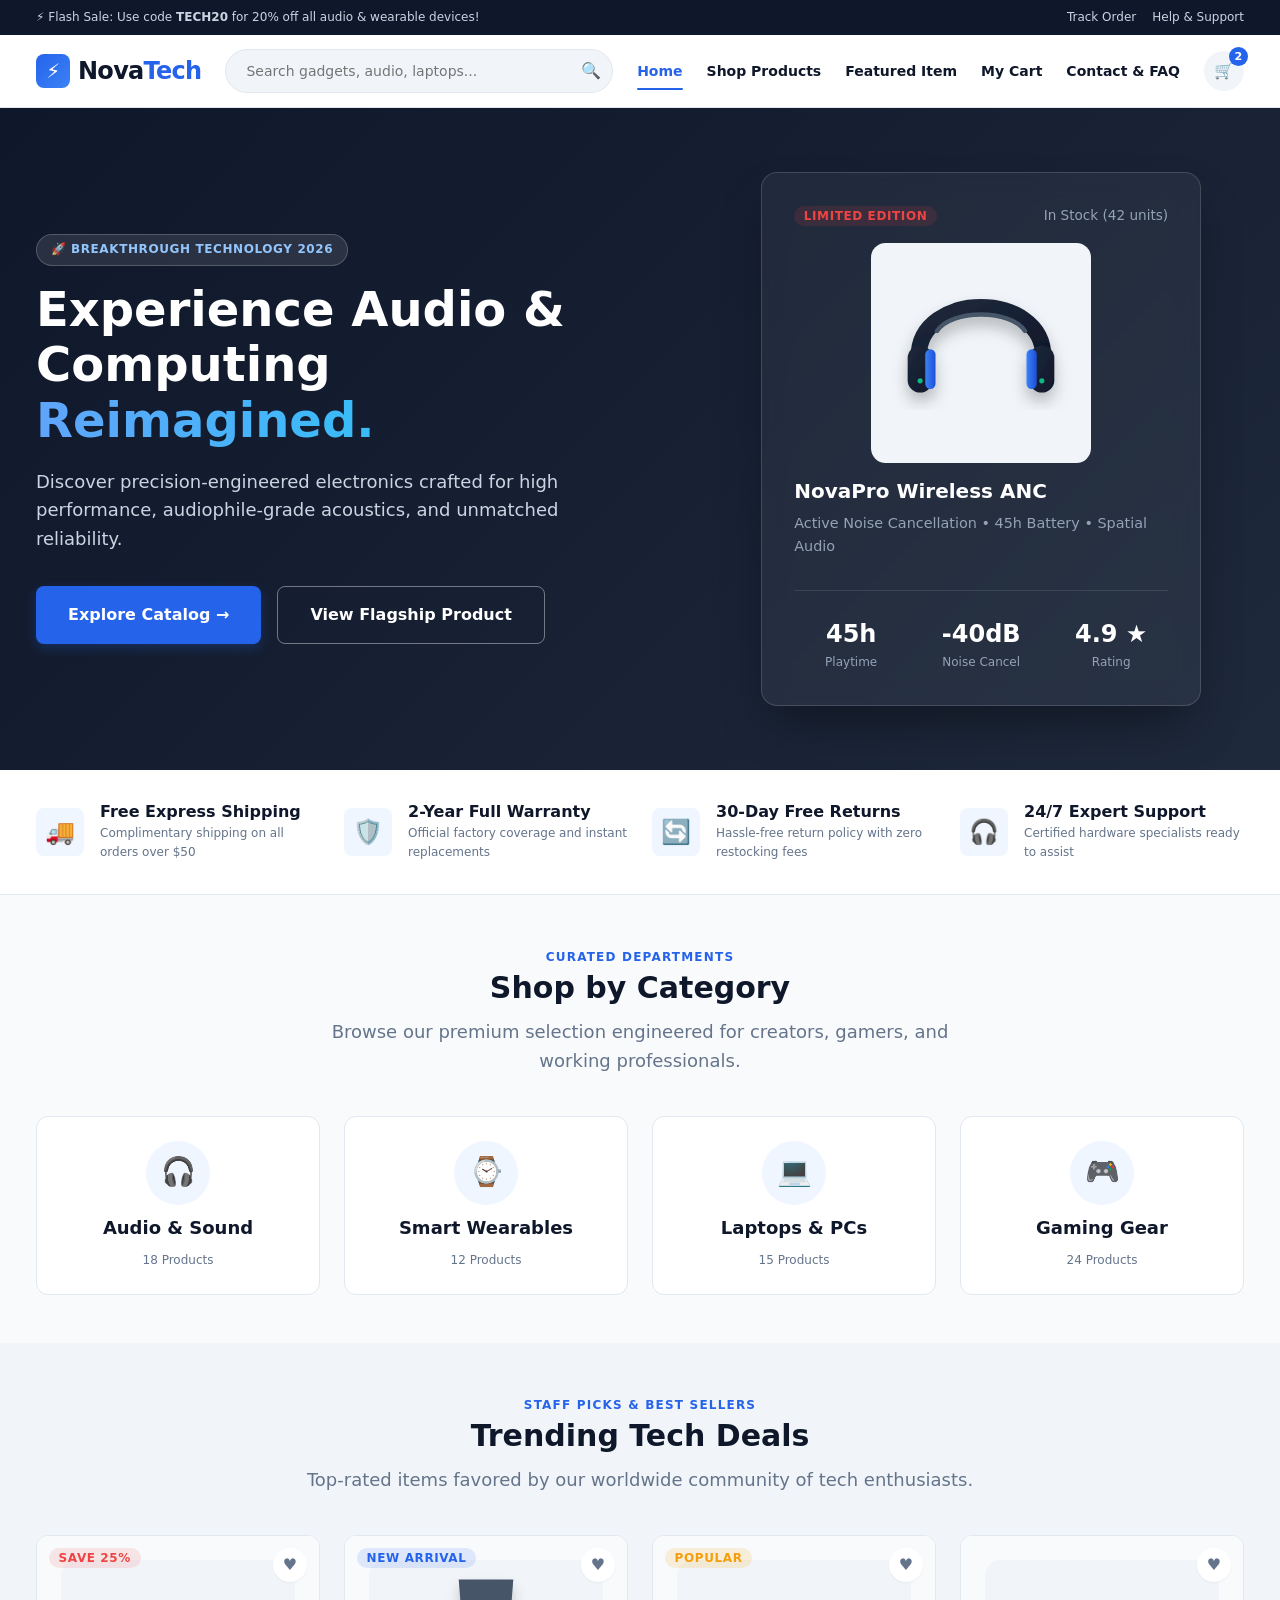
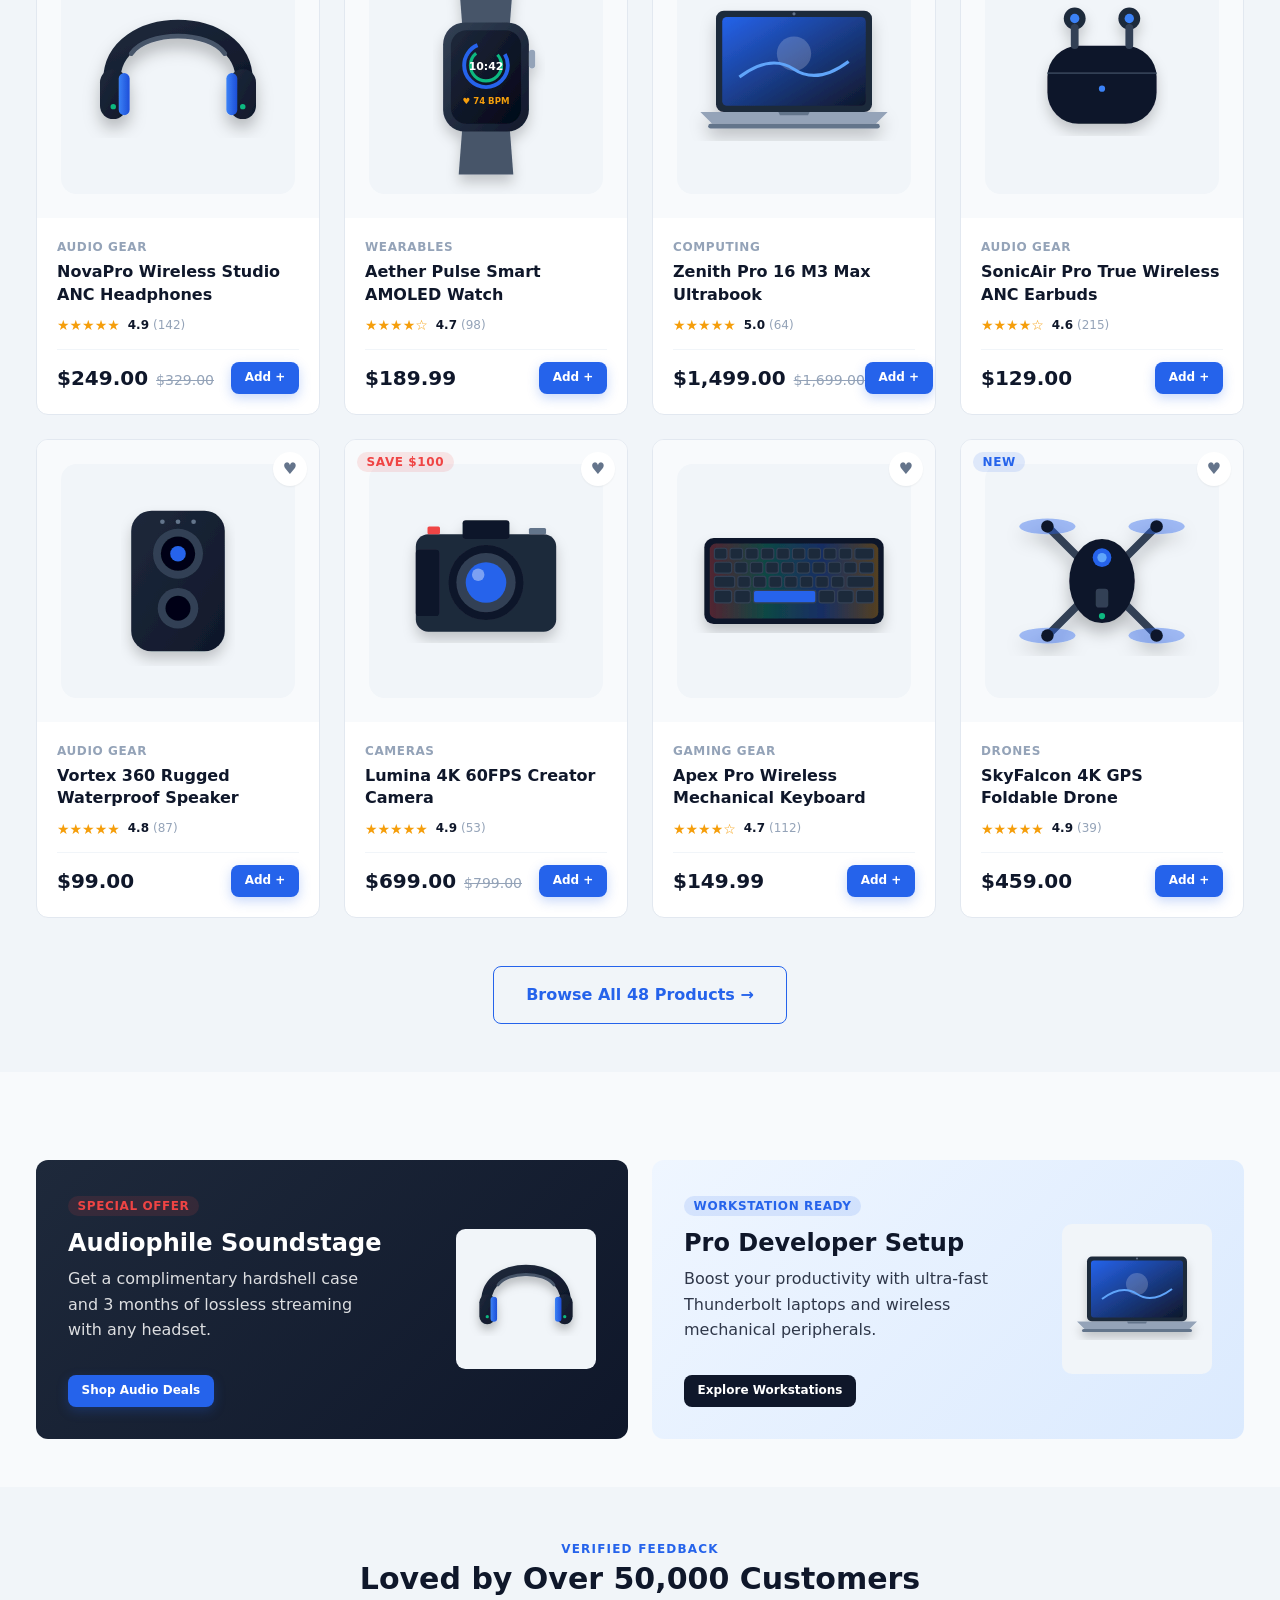
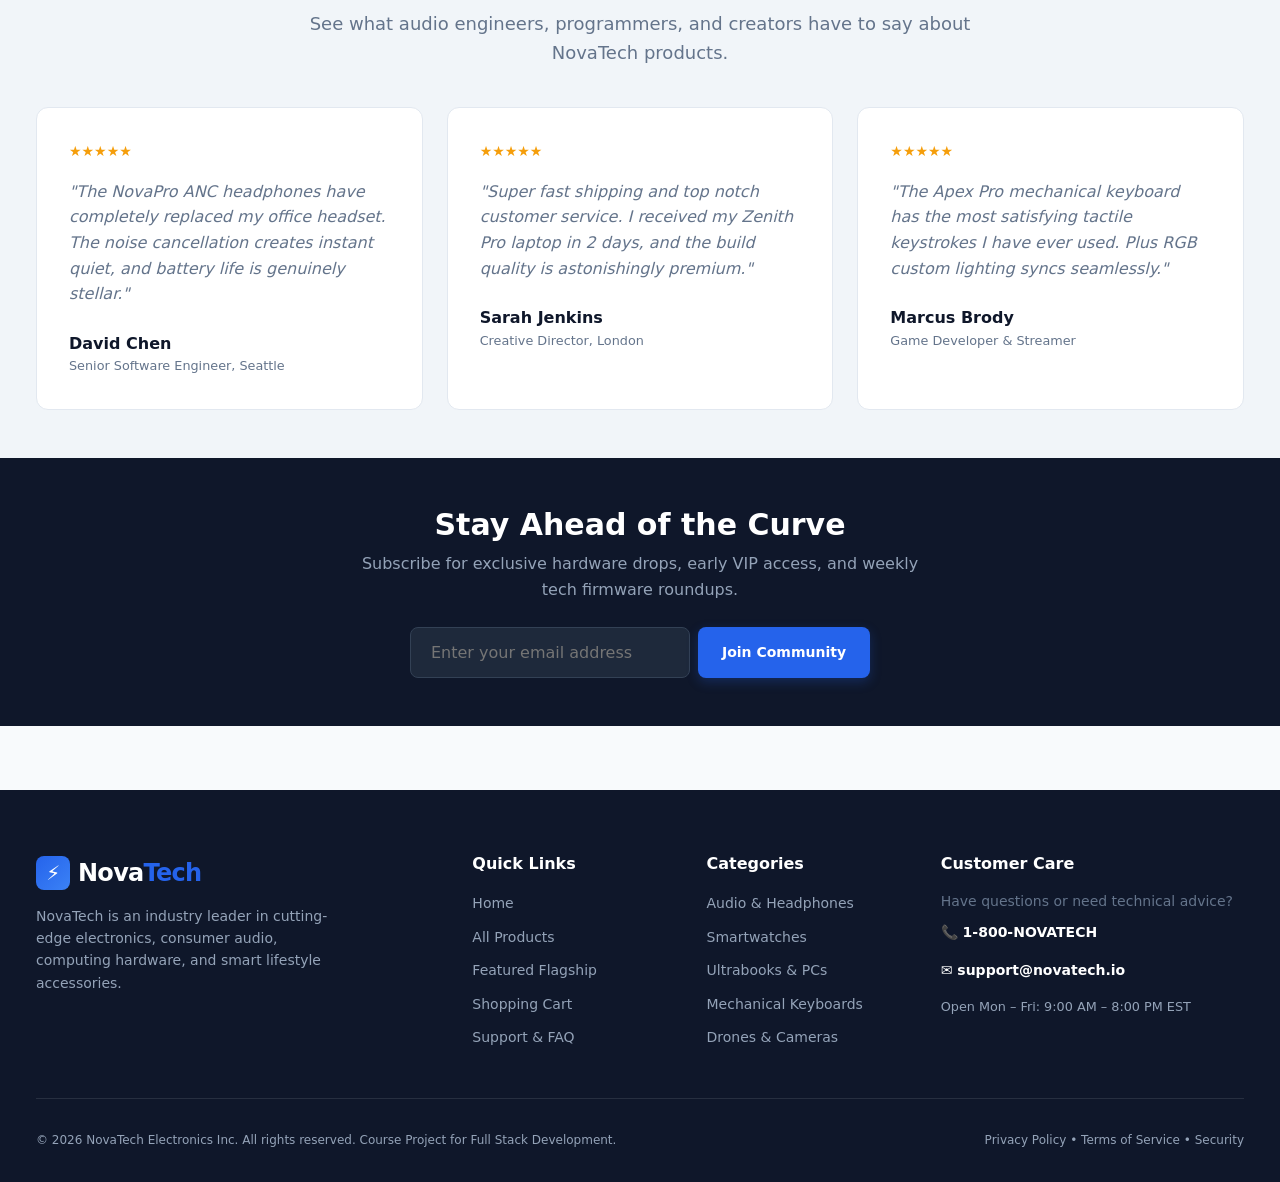
==== index.html @ 6569bb6b "feat: complete responsive HTML5/CSS3 website (Task 1)" ====
<!DOCTYPE html>
<html lang="en">
<head>
  <meta charset="UTF-8">
  <meta name="viewport" content="width=device-width, initial-scale=1.0">
  <meta name="description" content="NovaTech - Next-generation electronics, premium audio gear, laptops, and smart accessories. Fast shipping and 2-year warranty.">
  <title>NovaTech | Premium Electronics & Smart Tech Gear</title>
  
  <!-- CSS Stylesheets -->
  <link rel="stylesheet" href="css/variables.css">
  <link rel="stylesheet" href="css/base.css">
  <link rel="stylesheet" href="css/components.css">
  <link rel="stylesheet" href="css/layout.css">
  <link rel="stylesheet" href="css/responsive.css">
</head>
<body>

  <!-- Top Announcement Bar -->
  <div class="announcement-bar">
    <div class="container">
      <p class="announcement-text">⚡ Flash Sale: Use code <strong>TECH20</strong> for 20% off all audio & wearable devices!</p>
      <div class="announcement-links">
        <a href="contact.html">Track Order</a>
        <a href="contact.html">Help & Support</a>
      </div>
    </div>
  </div>

  <!-- Primary Header & Navigation -->
  <header class="site-header">
    <div class="container nav-container">
      <!-- Brand Logo -->
      <a href="index.html" class="brand-logo" aria-label="NovaTech Homepage">
        <span class="logo-icon">⚡</span>
        <span>Nova<span class="logo-accent">Tech</span></span>
      </a>

      <!-- Search Bar -->
      <form class="nav-search" action="products.html" method="GET" role="search">
        <label for="site-search" class="sr-only">Search products</label>
        <input type="search" id="site-search" name="q" class="nav-search-input" placeholder="Search gadgets, audio, laptops..." aria-label="Search products">
        <button type="submit" class="nav-search-btn" aria-label="Submit search">🔍</button>
      </form>

      <!-- Navigation Links -->
      <nav class="nav-menu" role="navigation" aria-label="Main Navigation">
        <a href="index.html" class="nav-link active">Home</a>
        <a href="products.html" class="nav-link">Shop Products</a>
        <a href="product-detail.html" class="nav-link">Featured Item</a>
        <a href="cart.html" class="nav-link">My Cart</a>
        <a href="contact.html" class="nav-link">Contact & FAQ</a>
      </nav>

      <!-- Action Buttons -->
      <div class="nav-actions">
        <a href="cart.html" class="btn-icon cart-btn-wrap" aria-label="View shopping cart">
          🛒
          <span class="cart-count-badge">2</span>
        </a>
        <button class="mobile-menu-toggle" aria-label="Toggle navigation menu" aria-expanded="false">
          ☰
        </button>
      </div>
    </div>
  </header>

  <!-- Main Landmark -->
  <main>
    <!-- Hero Banner Section -->
    <section class="hero-section">
      <div class="container hero-grid">
        <div class="hero-content">
          <div class="hero-tagline">🚀 Breakthrough Technology 2026</div>
          <h1 class="hero-title">Experience Audio & Computing <span class="highlight">Reimagined.</span></h1>
          <p class="hero-description">
            Discover precision-engineered electronics crafted for high performance, audiophile-grade acoustics, and unmatched reliability.
          </p>
          <div class="hero-buttons">
            <a href="products.html" class="btn btn-primary btn-lg">Explore Catalog &rarr;</a>
            <a href="product-detail.html" class="btn btn-outline btn-lg" style="color: #ffffff; border-color: rgba(255,255,255,0.4);">View Flagship Product</a>
          </div>
        </div>

        <div class="hero-visual">
          <div class="hero-banner-card">
            <div style="display: flex; justify-content: space-between; align-items: center; margin-bottom: 1rem;">
              <span class="badge badge-sale">Limited Edition</span>
              <span style="color: #94a3b8; font-size: 0.85rem;">In Stock (42 units)</span>
            </div>
            <img src="assets/images/headphones.svg" alt="NovaPro Wireless ANC Headphones" style="max-height: 220px; margin: 0 auto;">
            <h3 style="color: #ffffff; margin-top: 1rem; font-size: 1.25rem;">NovaPro Wireless ANC</h3>
            <p style="color: #94a3b8; font-size: 0.9rem; margin-bottom: 0;">Active Noise Cancellation • 45h Battery • Spatial Audio</p>
            <div class="hero-stat-row">
              <div class="hero-stat-item">
                <div class="hero-stat-value">45h</div>
                <div class="hero-stat-label">Playtime</div>
              </div>
              <div class="hero-stat-item">
                <div class="hero-stat-value">-40dB</div>
                <div class="hero-stat-label">Noise Cancel</div>
              </div>
              <div class="hero-stat-item">
                <div class="hero-stat-value">4.9 ★</div>
                <div class="hero-stat-label">Rating</div>
              </div>
            </div>
          </div>
        </div>
      </div>
    </section>

    <!-- Value Propositions Strip -->
    <section class="features-strip" aria-label="Key Benefits">
      <div class="container features-grid">
        <div class="feature-box">
          <div class="feature-icon-wrap">🚚</div>
          <div>
            <h2 class="feature-title">Free Express Shipping</h2>
            <p class="feature-desc">Complimentary shipping on all orders over $50</p>
          </div>
        </div>

        <div class="feature-box">
          <div class="feature-icon-wrap">🛡️</div>
          <div>
            <h2 class="feature-title">2-Year Full Warranty</h2>
            <p class="feature-desc">Official factory coverage and instant replacements</p>
          </div>
        </div>

        <div class="feature-box">
          <div class="feature-icon-wrap">🔄</div>
          <div>
            <h2 class="feature-title">30-Day Free Returns</h2>
            <p class="feature-desc">Hassle-free return policy with zero restocking fees</p>
          </div>
        </div>

        <div class="feature-box">
          <div class="feature-icon-wrap">🎧</div>
          <div>
            <h2 class="feature-title">24/7 Expert Support</h2>
            <p class="feature-desc">Certified hardware specialists ready to assist</p>
          </div>
        </div>
      </div>
    </section>

    <!-- Featured Categories Section -->
    <section class="section" id="categories">
      <div class="container">
        <div class="section-title-wrap">
          <span class="section-subtitle">Curated Departments</span>
          <h2 class="section-title">Shop by Category</h2>
          <p class="section-desc">Browse our premium selection engineered for creators, gamers, and working professionals.</p>
        </div>

        <div class="grid grid-cols-4">
          <a href="products.html?category=audio" class="category-card">
            <div class="category-icon-box">🎧</div>
            <h3 class="category-title">Audio & Sound</h3>
            <span class="category-count">18 Products</span>
          </a>

          <a href="products.html?category=wearables" class="category-card">
            <div class="category-icon-box">⌚</div>
            <h3 class="category-title">Smart Wearables</h3>
            <span class="category-count">12 Products</span>
          </a>

          <a href="products.html?category=computing" class="category-card">
            <div class="category-icon-box">💻</div>
            <h3 class="category-title">Laptops & PCs</h3>
            <span class="category-count">15 Products</span>
          </a>

          <a href="products.html?category=accessories" class="category-card">
            <div class="category-icon-box">🎮</div>
            <h3 class="category-title">Gaming Gear</h3>
            <span class="category-count">24 Products</span>
          </a>
        </div>
      </div>
    </section>

    <!-- Trending Products Grid -->
    <section class="section" style="background-color: var(--color-bg-subtle);" id="trending">
      <div class="container">
        <div class="section-title-wrap">
          <span class="section-subtitle">Staff Picks & Best Sellers</span>
          <h2 class="section-title">Trending Tech Deals</h2>
          <p class="section-desc">Top-rated items favored by our worldwide community of tech enthusiasts.</p>
        </div>

        <div class="grid grid-cols-4">
          <!-- Product Card 1 -->
          <article class="product-card">
            <span class="badge badge-sale product-card-badge">Save 25%</span>
            <button class="product-card-wishlist" aria-label="Save to wishlist">♥</button>
            <div class="product-card-img-wrap">
              <img src="assets/images/headphones.svg" alt="NovaPro Wireless Studio Headphones" class="product-card-img">
            </div>
            <div class="product-card-body">
              <span class="product-card-category">Audio Gear</span>
              <h3 class="product-card-title"><a href="product-detail.html">NovaPro Wireless Studio ANC Headphones</a></h3>
              <div class="rating product-card-rating">
                <span class="rating-stars">★★★★★</span>
                <span class="rating-score">4.9</span>
                <span class="rating-count">(142)</span>
              </div>
              <div class="product-card-footer">
                <div class="product-price-wrap">
                  <span class="product-current-price">$249.00</span>
                  <span class="product-original-price">$329.00</span>
                </div>
                <button class="btn btn-sm btn-primary add-to-cart-btn" data-name="NovaPro Wireless Headphones">Add +</button>
              </div>
            </div>
          </article>

          <!-- Product Card 2 -->
          <article class="product-card">
            <span class="badge badge-new product-card-badge">New Arrival</span>
            <button class="product-card-wishlist" aria-label="Save to wishlist">♥</button>
            <div class="product-card-img-wrap">
              <img src="assets/images/smartwatch.svg" alt="Aether Pulse Smart Fitness Watch" class="product-card-img">
            </div>
            <div class="product-card-body">
              <span class="product-card-category">Wearables</span>
              <h3 class="product-card-title"><a href="product-detail.html">Aether Pulse Smart AMOLED Watch</a></h3>
              <div class="rating product-card-rating">
                <span class="rating-stars">★★★★☆</span>
                <span class="rating-score">4.7</span>
                <span class="rating-count">(98)</span>
              </div>
              <div class="product-card-footer">
                <div class="product-price-wrap">
                  <span class="product-current-price">$189.99</span>
                </div>
                <button class="btn btn-sm btn-primary add-to-cart-btn" data-name="Aether Pulse Smartwatch">Add +</button>
              </div>
            </div>
          </article>

          <!-- Product Card 3 -->
          <article class="product-card">
            <span class="badge badge-featured product-card-badge">Popular</span>
            <button class="product-card-wishlist" aria-label="Save to wishlist">♥</button>
            <div class="product-card-img-wrap">
              <img src="assets/images/laptop.svg" alt="Zenith Pro 16 Ultrabook" class="product-card-img">
            </div>
            <div class="product-card-body">
              <span class="product-card-category">Computing</span>
              <h3 class="product-card-title"><a href="product-detail.html">Zenith Pro 16 M3 Max Ultrabook</a></h3>
              <div class="rating product-card-rating">
                <span class="rating-stars">★★★★★</span>
                <span class="rating-score">5.0</span>
                <span class="rating-count">(64)</span>
              </div>
              <div class="product-card-footer">
                <div class="product-price-wrap">
                  <span class="product-current-price">$1,499.00</span>
                  <span class="product-original-price">$1,699.00</span>
                </div>
                <button class="btn btn-sm btn-primary add-to-cart-btn" data-name="Zenith Pro 16 Ultrabook">Add +</button>
              </div>
            </div>
          </article>

          <!-- Product Card 4 -->
          <article class="product-card">
            <button class="product-card-wishlist" aria-label="Save to wishlist">♥</button>
            <div class="product-card-img-wrap">
              <img src="assets/images/earbuds.svg" alt="SonicAir Pro True Wireless Earbuds" class="product-card-img">
            </div>
            <div class="product-card-body">
              <span class="product-card-category">Audio Gear</span>
              <h3 class="product-card-title"><a href="product-detail.html">SonicAir Pro True Wireless ANC Earbuds</a></h3>
              <div class="rating product-card-rating">
                <span class="rating-stars">★★★★☆</span>
                <span class="rating-score">4.6</span>
                <span class="rating-count">(215)</span>
              </div>
              <div class="product-card-footer">
                <div class="product-price-wrap">
                  <span class="product-current-price">$129.00</span>
                </div>
                <button class="btn btn-sm btn-primary add-to-cart-btn" data-name="SonicAir Pro Earbuds">Add +</button>
              </div>
            </div>
          </article>

          <!-- Product Card 5 -->
          <article class="product-card">
            <button class="product-card-wishlist" aria-label="Save to wishlist">♥</button>
            <div class="product-card-img-wrap">
              <img src="assets/images/speaker.svg" alt="Vortex 360 Waterproof Bluetooth Speaker" class="product-card-img">
            </div>
            <div class="product-card-body">
              <span class="product-card-category">Audio Gear</span>
              <h3 class="product-card-title"><a href="product-detail.html">Vortex 360 Rugged Waterproof Speaker</a></h3>
              <div class="rating product-card-rating">
                <span class="rating-stars">★★★★★</span>
                <span class="rating-score">4.8</span>
                <span class="rating-count">(87)</span>
              </div>
              <div class="product-card-footer">
                <div class="product-price-wrap">
                  <span class="product-current-price">$99.00</span>
                </div>
                <button class="btn btn-sm btn-primary add-to-cart-btn" data-name="Vortex 360 Speaker">Add +</button>
              </div>
            </div>
          </article>

          <!-- Product Card 6 -->
          <article class="product-card">
            <span class="badge badge-sale product-card-badge">Save $100</span>
            <button class="product-card-wishlist" aria-label="Save to wishlist">♥</button>
            <div class="product-card-img-wrap">
              <img src="assets/images/camera.svg" alt="Lumina 4K Vlogging Mirrorless Camera" class="product-card-img">
            </div>
            <div class="product-card-body">
              <span class="product-card-category">Cameras</span>
              <h3 class="product-card-title"><a href="product-detail.html">Lumina 4K 60FPS Creator Camera</a></h3>
              <div class="rating product-card-rating">
                <span class="rating-stars">★★★★★</span>
                <span class="rating-score">4.9</span>
                <span class="rating-count">(53)</span>
              </div>
              <div class="product-card-footer">
                <div class="product-price-wrap">
                  <span class="product-current-price">$699.00</span>
                  <span class="product-original-price">$799.00</span>
                </div>
                <button class="btn btn-sm btn-primary add-to-cart-btn" data-name="Lumina 4K Camera">Add +</button>
              </div>
            </div>
          </article>

          <!-- Product Card 7 -->
          <article class="product-card">
            <button class="product-card-wishlist" aria-label="Save to wishlist">♥</button>
            <div class="product-card-img-wrap">
              <img src="assets/images/keyboard.svg" alt="Apex Pro RGB Mechanical Keyboard" class="product-card-img">
            </div>
            <div class="product-card-body">
              <span class="product-card-category">Gaming Gear</span>
              <h3 class="product-card-title"><a href="product-detail.html">Apex Pro Wireless Mechanical Keyboard</a></h3>
              <div class="rating product-card-rating">
                <span class="rating-stars">★★★★☆</span>
                <span class="rating-score">4.7</span>
                <span class="rating-count">(112)</span>
              </div>
              <div class="product-card-footer">
                <div class="product-price-wrap">
                  <span class="product-current-price">$149.99</span>
                </div>
                <button class="btn btn-sm btn-primary add-to-cart-btn" data-name="Apex Pro Keyboard">Add +</button>
              </div>
            </div>
          </article>

          <!-- Product Card 8 -->
          <article class="product-card">
            <span class="badge badge-new product-card-badge">New</span>
            <button class="product-card-wishlist" aria-label="Save to wishlist">♥</button>
            <div class="product-card-img-wrap">
              <img src="assets/images/drone.svg" alt="SkyFalcon 4K GPS Aerial Drone" class="product-card-img">
            </div>
            <div class="product-card-body">
              <span class="product-card-category">Drones</span>
              <h3 class="product-card-title"><a href="product-detail.html">SkyFalcon 4K GPS Foldable Drone</a></h3>
              <div class="rating product-card-rating">
                <span class="rating-stars">★★★★★</span>
                <span class="rating-score">4.9</span>
                <span class="rating-count">(39)</span>
              </div>
              <div class="product-card-footer">
                <div class="product-price-wrap">
                  <span class="product-current-price">$459.00</span>
                </div>
                <button class="btn btn-sm btn-primary add-to-cart-btn" data-name="SkyFalcon 4K Drone">Add +</button>
              </div>
            </div>
          </article>
        </div>

        <div style="text-align: center; margin-top: 3rem;">
          <a href="products.html" class="btn btn-outline-primary btn-lg">Browse All 48 Products &rarr;</a>
        </div>
      </div>
    </section>

    <!-- Promotional Dual Banners -->
    <section class="section">
      <div class="container">
        <div class="promo-banners-grid">
          <div class="promo-card dark">
            <div style="max-width: 60%;">
              <span class="badge badge-sale" style="margin-bottom: 0.75rem;">Special Offer</span>
              <h3>Audiophile Soundstage</h3>
              <p>Get a complimentary hardshell case and 3 months of lossless streaming with any headset.</p>
              <a href="products.html?category=audio" class="btn btn-primary btn-sm" style="margin-top: 1rem;">Shop Audio Deals</a>
            </div>
            <img src="assets/images/headphones.svg" alt="Audio Deal" style="width: 140px; height: 140px; object-fit: contain;">
          </div>

          <div class="promo-card accent">
            <div style="max-width: 60%;">
              <span class="badge badge-new" style="margin-bottom: 0.75rem;">Workstation Ready</span>
              <h3>Pro Developer Setup</h3>
              <p>Boost your productivity with ultra-fast Thunderbolt laptops and wireless mechanical peripherals.</p>
              <a href="products.html?category=computing" class="btn btn-secondary btn-sm" style="margin-top: 1rem;">Explore Workstations</a>
            </div>
            <img src="assets/images/laptop.svg" alt="Laptop Deal" style="width: 150px; height: 150px; object-fit: contain;">
          </div>
        </div>
      </div>
    </section>

    <!-- Testimonials Section -->
    <section class="section" style="background-color: var(--color-bg-subtle);">
      <div class="container">
        <div class="section-title-wrap">
          <span class="section-subtitle">Verified Feedback</span>
          <h2 class="section-title">Loved by Over 50,000 Customers</h2>
          <p class="section-desc">See what audio engineers, programmers, and creators have to say about NovaTech products.</p>
        </div>

        <div class="grid grid-cols-3">
          <div style="background: #ffffff; padding: 2rem; border-radius: 12px; border: 1px solid var(--color-border);">
            <div class="rating-stars" style="margin-bottom: 1rem;">★★★★★</div>
            <p style="font-style: italic; margin-bottom: 1.5rem;">"The NovaPro ANC headphones have completely replaced my office headset. The noise cancellation creates instant quiet, and battery life is genuinely stellar."</p>
            <div>
              <strong>David Chen</strong>
              <div style="font-size: 0.8rem; color: #64748b;">Senior Software Engineer, Seattle</div>
            </div>
          </div>

          <div style="background: #ffffff; padding: 2rem; border-radius: 12px; border: 1px solid var(--color-border);">
            <div class="rating-stars" style="margin-bottom: 1rem;">★★★★★</div>
            <p style="font-style: italic; margin-bottom: 1.5rem;">"Super fast shipping and top notch customer service. I received my Zenith Pro laptop in 2 days, and the build quality is astonishingly premium."</p>
            <div>
              <strong>Sarah Jenkins</strong>
              <div style="font-size: 0.8rem; color: #64748b;">Creative Director, London</div>
            </div>
          </div>

          <div style="background: #ffffff; padding: 2rem; border-radius: 12px; border: 1px solid var(--color-border);">
            <div class="rating-stars" style="margin-bottom: 1rem;">★★★★★</div>
            <p style="font-style: italic; margin-bottom: 1.5rem;">"The Apex Pro mechanical keyboard has the most satisfying tactile keystrokes I have ever used. Plus RGB custom lighting syncs seamlessly."</p>
            <div>
              <strong>Marcus Brody</strong>
              <div style="font-size: 0.8rem; color: #64748b;">Game Developer & Streamer</div>
            </div>
          </div>
        </div>
      </div>
    </section>

    <!-- Newsletter Subscription Strip -->
    <section class="section" style="background-color: var(--color-secondary); color: #ffffff; text-align: center;">
      <div class="container" style="max-width: 600px;">
        <h2 style="color: #ffffff; margin-bottom: 0.5rem;">Stay Ahead of the Curve</h2>
        <p style="color: #94a3b8; margin-bottom: 1.5rem;">Subscribe for exclusive hardware drops, early VIP access, and weekly tech firmware roundups.</p>
        <form style="display: flex; gap: 0.5rem; flex-wrap: wrap; justify-content: center;" onsubmit="event.preventDefault(); showToast('✓ Thank you for subscribing to NovaTech updates!');">
          <label for="newsletter-email" class="sr-only">Your email address</label>
          <input type="email" id="newsletter-email" required placeholder="Enter your email address" style="padding: 0.75rem 1.25rem; border-radius: 8px; border: 1px solid #334155; background: #1e293b; color: #ffffff; min-width: 280px;">
          <button type="submit" class="btn btn-primary">Join Community</button>
        </form>
      </div>
    </section>
  </main>

  <!-- Site Footer -->
  <footer class="site-footer">
    <div class="container">
      <div class="footer-top-grid">
        <div class="footer-brand">
          <a href="index.html" class="brand-logo" style="color: #ffffff;">
            <span class="logo-icon">⚡</span>
            <span>Nova<span class="logo-accent">Tech</span></span>
          </a>
          <p>NovaTech is an industry leader in cutting-edge electronics, consumer audio, computing hardware, and smart lifestyle accessories.</p>
        </div>

        <div>
          <h3 class="footer-title">Quick Links</h3>
          <ul class="footer-links">
            <li><a href="index.html">Home</a></li>
            <li><a href="products.html">All Products</a></li>
            <li><a href="product-detail.html">Featured Flagship</a></li>
            <li><a href="cart.html">Shopping Cart</a></li>
            <li><a href="contact.html">Support & FAQ</a></li>
          </ul>
        </div>

        <div>
          <h3 class="footer-title">Categories</h3>
          <ul class="footer-links">
            <li><a href="products.html?category=audio">Audio & Headphones</a></li>
            <li><a href="products.html?category=wearables">Smartwatches</a></li>
            <li><a href="products.html?category=computing">Ultrabooks & PCs</a></li>
            <li><a href="products.html?category=accessories">Mechanical Keyboards</a></li>
            <li><a href="products.html">Drones & Cameras</a></li>
          </ul>
        </div>

        <div>
          <h3 class="footer-title">Customer Care</h3>
          <p style="font-size: 0.875rem; margin-bottom: 0.5rem;">Have questions or need technical advice?</p>
          <p style="font-size: 0.875rem; color: #ffffff; font-weight: 600;">📞 1-800-NOVATECH</p>
          <p style="font-size: 0.875rem; color: #ffffff; font-weight: 600;">✉ support@novatech.io</p>
          <p style="font-size: 0.8rem; color: #94a3b8; margin-top: 0.5rem;">Open Mon – Fri: 9:00 AM – 8:00 PM EST</p>
        </div>
      </div>

      <div class="footer-bottom">
        <div>&copy; 2026 NovaTech Electronics Inc. All rights reserved. Course Project for Full Stack Development.</div>
        <div>
          <span>Privacy Policy</span> • <span>Terms of Service</span> • <span>Security</span>
        </div>
      </div>
    </div>
  </footer>

  <!-- UI Script -->
  <script src="js/main.js"></script>
</body>
</html>
---- css/variables.css ----
/* ==========================================================================
   NovaTech E-Commerce Design System - CSS Variables & Tokens
   Course: Full Stack Development (Task 1: HTML5 & CSS3 Responsive Design)
   ========================================================================== */

:root {
  /* Brand Color Palette */
  --color-primary: #2563eb;          /* Vibrant Tech Blue */
  --color-primary-hover: #1d4ed8;    /* Darker Blue */
  --color-primary-light: #eff6ff;    /* Soft Ice Blue */
  --color-secondary: #0f172a;        /* Deep Slate Navy */
  --color-secondary-hover: #1e293b;  /* Slate Hover */
  --color-accent: #f59e0b;           /* Warm Amber / Star Rating */
  --color-accent-hover: #d97706;
  --color-success: #10b981;          /* Emerald Green */
  --color-danger: #ef4444;           /* Coral Red / Discount Badge */
  --color-warning: #f97316;          /* Orange */

  /* Neutral Surface & Background Colors */
  --color-bg-main: #f8fafc;          /* Off-white canvas */
  --color-bg-surface: #ffffff;       /* Pure white cards */
  --color-bg-subtle: #f1f5f9;        /* Light grey borders/dividers */
  --color-border: #e2e8f0;           /* Subtle border */
  --color-border-hover: #cbd5e1;

  /* Typography Colors */
  --color-text-main: #0f172a;        /* High contrast primary text */
  --color-text-muted: #64748b;       /* Secondary neutral text */
  --color-text-light: #94a3b8;       /* Subtle hints / placeholders */
  --color-text-inverse: #ffffff;     /* White text on dark bg */

  /* Typography System */
  --font-family-base: system-ui, -apple-system, BlinkMacSystemFont, 'Segoe UI', Roboto, Oxygen, Ubuntu, Cantarell, sans-serif;
  --font-family-heading: 'Segoe UI', system-ui, -apple-system, sans-serif;
  
  --font-size-xs: 0.75rem;    /* 12px */
  --font-size-sm: 0.875rem;   /* 14px */
  --font-size-base: 1rem;     /* 16px */
  --font-size-lg: 1.125rem;   /* 18px */
  --font-size-xl: 1.25rem;    /* 20px */
  --font-size-2xl: 1.5rem;    /* 24px */
  --font-size-3xl: 1.875rem;  /* 30px */
  --font-size-4xl: 2.25rem;   /* 36px */
  --font-size-5xl: 3rem;      /* 48px */

  --font-weight-normal: 400;
  --font-weight-medium: 500;
  --font-weight-semibold: 600;
  --font-weight-bold: 700;
  --font-weight-black: 800;

  /* Spacing System */
  --space-1: 0.25rem;  /* 4px */
  --space-2: 0.5rem;   /* 8px */
  --space-3: 0.75rem;  /* 12px */
  --space-4: 1rem;     /* 16px */
  --space-5: 1.25rem;  /* 20px */
  --space-6: 1.5rem;   /* 24px */
  --space-8: 2rem;     /* 32px */
  --space-10: 2.5rem;  /* 40px */
  --space-12: 3rem;    /* 48px */
  --space-16: 4rem;    /* 64px */

  /* Border Radii */
  --radius-sm: 4px;
  --radius-md: 8px;
  --radius-lg: 12px;
  --radius-xl: 16px;
  --radius-full: 9999px;

  /* Box Shadows */
  --shadow-sm: 0 1px 2px 0 rgba(0, 0, 0, 0.05);
  --shadow-md: 0 4px 6px -1px rgba(0, 0, 0, 0.08), 0 2px 4px -2px rgba(0, 0, 0, 0.06);
  --shadow-lg: 0 10px 15px -3px rgba(0, 0, 0, 0.08), 0 4px 6px -4px rgba(0, 0, 0, 0.04);
  --shadow-xl: 0 20px 25px -5px rgba(0, 0, 0, 0.1), 0 8px 10px -6px rgba(0, 0, 0, 0.04);

  /* Transitions */
  --transition-fast: 150ms ease;
  --transition-base: 250ms ease;
  --transition-slow: 350ms ease;

  /* Layout Containers */
  --container-max-width: 1240px;
  --header-height: 72px;
}
---- css/base.css ----
/* ==========================================================================
   NovaTech - Base CSS Reset & Typography
   ========================================================================== */

/* Modern CSS Reset */
*,
*::before,
*::after {
  box-sizing: border-box;
  margin: 0;
  padding: 0;
}

html {
  font-size: 100%;
  scroll-behavior: smooth;
  -webkit-text-size-adjust: 100%;
}

body {
  min-height: 100vh;
  font-family: var(--font-family-base);
  font-size: var(--font-size-base);
  line-height: 1.6;
  color: var(--color-text-main);
  background-color: var(--color-bg-main);
  text-rendering: optimizeLegibility;
  -webkit-font-smoothing: antialiased;
  display: flex;
  flex-direction: column;
}

main {
  flex: 1 0 auto;
}

/* Heading Typography */
h1, h2, h3, h4, h5, h6 {
  font-family: var(--font-family-heading);
  color: var(--color-text-main);
  line-height: 1.25;
  font-weight: var(--font-weight-bold);
}

h1 { font-size: var(--font-size-4xl); margin-bottom: var(--space-4); }
h2 { font-size: var(--font-size-3xl); margin-bottom: var(--space-3); }
h3 { font-size: var(--font-size-2xl); margin-bottom: var(--space-2); }
h4 { font-size: var(--font-size-xl); margin-bottom: var(--space-2); }
h5 { font-size: var(--font-size-lg); }
h6 { font-size: var(--font-size-base); }

p {
  margin-bottom: var(--space-4);
  color: var(--color-text-muted);
}

a {
  color: var(--color-primary);
  text-decoration: none;
  transition: color var(--transition-fast);
}

a:hover {
  color: var(--color-primary-hover);
}

img, svg, picture {
  max-width: 100%;
  height: auto;
  display: block;
}

ul, ol {
  list-style: none;
}

button, input, select, textarea {
  font: inherit;
  color: inherit;
}

button {
  cursor: pointer;
  border: none;
  background: none;
}

/* Accessibility - Screen Reader Utility */
.sr-only {
  position: absolute;
  width: 1px;
  height: 1px;
  padding: 0;
  margin: -1px;
  overflow: hidden;
  clip: rect(0, 0, 0, 0);
  white-space: nowrap;
  border-width: 0;
}

/* Standard Containers */
.container {
  width: 100%;
  max-width: var(--container-max-width);
  margin-left: auto;
  margin-right: auto;
  padding-left: var(--space-4);
  padding-right: var(--space-4);
}

/* Section Spacing */
.section {
  padding-top: var(--space-12);
  padding-bottom: var(--space-12);
}

.section-title-wrap {
  text-align: center;
  max-width: 680px;
  margin: 0 auto var(--space-10) auto;
}

.section-subtitle {
  text-transform: uppercase;
  font-size: var(--font-size-xs);
  letter-spacing: 0.1em;
  font-weight: var(--font-weight-bold);
  color: var(--color-primary);
  margin-bottom: var(--space-2);
}

.section-title {
  color: var(--color-secondary);
}

.section-desc {
  font-size: var(--font-size-lg);
  color: var(--color-text-muted);
}
---- css/components.css ----
/* ==========================================================================
   NovaTech - Reusable UI Components
   ========================================================================== */

/* --- 1. Buttons --- */
.btn {
  display: inline-flex;
  align-items: center;
  justify-content: center;
  gap: var(--space-2);
  padding: 0.75rem 1.5rem;
  font-size: var(--font-size-sm);
  font-weight: var(--font-weight-semibold);
  border-radius: var(--radius-md);
  transition: all var(--transition-base);
  text-align: center;
  white-space: nowrap;
  user-select: none;
}

.btn-primary {
  background-color: var(--color-primary);
  color: var(--color-text-inverse);
  box-shadow: 0 4px 12px rgba(37, 99, 235, 0.25);
}

.btn-primary:hover {
  background-color: var(--color-primary-hover);
  color: var(--color-text-inverse);
  transform: translateY(-1px);
  box-shadow: 0 6px 16px rgba(37, 99, 235, 0.35);
}

.btn-secondary {
  background-color: var(--color-secondary);
  color: var(--color-text-inverse);
}

.btn-secondary:hover {
  background-color: var(--color-secondary-hover);
  color: var(--color-text-inverse);
}

.btn-outline {
  background-color: transparent;
  border: 1.5px solid var(--color-border-hover);
  color: var(--color-text-main);
}

.btn-outline:hover {
  border-color: var(--color-primary);
  color: var(--color-primary);
  background-color: var(--color-primary-light);
}

.btn-outline-primary {
  background-color: transparent;
  border: 1.5px solid var(--color-primary);
  color: var(--color-primary);
}

.btn-outline-primary:hover {
  background-color: var(--color-primary);
  color: var(--color-text-inverse);
}

.btn-sm {
  padding: 0.4rem 0.85rem;
  font-size: var(--font-size-xs);
}

.btn-lg {
  padding: 0.95rem 2rem;
  font-size: var(--font-size-base);
  font-weight: var(--font-weight-bold);
}

.btn-block {
  width: 100%;
}

.btn-icon {
  width: 40px;
  height: 40px;
  padding: 0;
  border-radius: var(--radius-full);
  display: inline-flex;
  align-items: center;
  justify-content: center;
  background-color: var(--color-bg-subtle);
  color: var(--color-text-main);
  transition: all var(--transition-fast);
}

.btn-icon:hover {
  background-color: var(--color-primary-light);
  color: var(--color-primary);
}

/* --- 2. Badges & Tags --- */
.badge {
  display: inline-flex;
  align-items: center;
  padding: 0.25rem 0.6rem;
  font-size: var(--font-size-xs);
  font-weight: var(--font-weight-bold);
  border-radius: var(--radius-full);
  text-transform: uppercase;
  letter-spacing: 0.05em;
  line-height: 1;
}

.badge-sale {
  background-color: rgba(239, 68, 68, 0.12);
  color: var(--color-danger);
}

.badge-new {
  background-color: rgba(37, 99, 235, 0.12);
  color: var(--color-primary);
}

.badge-featured {
  background-color: rgba(245, 158, 11, 0.15);
  color: var(--color-accent);
}

.badge-success {
  background-color: rgba(16, 185, 129, 0.12);
  color: var(--color-success);
}

/* --- 3. Star Ratings --- */
.rating {
  display: inline-flex;
  align-items: center;
  gap: var(--space-1);
}

.rating-stars {
  color: var(--color-accent);
  font-size: var(--font-size-sm);
  display: flex;
  gap: 2px;
}

.rating-score {
  font-size: var(--font-size-xs);
  font-weight: var(--font-weight-semibold);
  color: var(--color-text-main);
  margin-left: var(--space-1);
}

.rating-count {
  font-size: var(--font-size-xs);
  color: var(--color-text-light);
}

/* --- 4. Product Cards --- */
.product-card {
  background-color: var(--color-bg-surface);
  border-radius: var(--radius-lg);
  border: 1px solid var(--color-border);
  overflow: hidden;
  display: flex;
  flex-direction: column;
  transition: transform var(--transition-base), box-shadow var(--transition-base), border-color var(--transition-base);
  position: relative;
}

.product-card:hover {
  transform: translateY(-4px);
  box-shadow: var(--shadow-lg);
  border-color: var(--color-border-hover);
}

.product-card-img-wrap {
  position: relative;
  width: 100%;
  aspect-ratio: 1 / 1;
  background-color: #f8fafc;
  overflow: hidden;
  display: flex;
  align-items: center;
  justify-content: center;
  padding: var(--space-6);
}

.product-card-img {
  width: 100%;
  height: 100%;
  object-fit: contain;
  transition: transform var(--transition-slow);
}

.product-card:hover .product-card-img {
  transform: scale(1.06);
}

.product-card-badge {
  position: absolute;
  top: var(--space-3);
  left: var(--space-3);
  z-index: 2;
}

.product-card-wishlist {
  position: absolute;
  top: var(--space-3);
  right: var(--space-3);
  z-index: 2;
  background-color: var(--color-bg-surface);
  border-radius: var(--radius-full);
  width: 34px;
  height: 34px;
  display: flex;
  align-items: center;
  justify-content: center;
  box-shadow: var(--shadow-sm);
  transition: transform var(--transition-fast), color var(--transition-fast);
  color: var(--color-text-muted);
}

.product-card-wishlist:hover {
  color: var(--color-danger);
  transform: scale(1.1);
}

.product-card-body {
  padding: var(--space-5);
  display: flex;
  flex-direction: column;
  flex-grow: 1;
}

.product-card-category {
  font-size: var(--font-size-xs);
  color: var(--color-text-light);
  text-transform: uppercase;
  letter-spacing: 0.05em;
  font-weight: var(--font-weight-semibold);
  margin-bottom: var(--space-1);
}

.product-card-title {
  font-size: var(--font-size-base);
  font-weight: var(--font-weight-semibold);
  margin-bottom: var(--space-2);
  line-height: 1.4;
  color: var(--color-text-main);
  display: -webkit-box;
  -webkit-line-clamp: 2;
  -webkit-box-orient: vertical;
  overflow: hidden;
  min-height: 2.8em;
}

.product-card-title a {
  color: inherit;
}

.product-card-title a:hover {
  color: var(--color-primary);
}

.product-card-rating {
  margin-bottom: var(--space-3);
}

.product-card-footer {
  display: flex;
  align-items: center;
  justify-content: space-between;
  margin-top: auto;
  padding-top: var(--space-3);
  border-top: 1px solid var(--color-bg-subtle);
}

.product-price-wrap {
  display: flex;
  align-items: baseline;
  gap: var(--space-2);
}

.product-current-price {
  font-size: var(--font-size-xl);
  font-weight: var(--font-weight-bold);
  color: var(--color-secondary);
}

.product-original-price {
  font-size: var(--font-size-sm);
  color: var(--color-text-light);
  text-decoration: line-through;
}

/* --- 5. Category Card --- */
.category-card {
  background-color: var(--color-bg-surface);
  border-radius: var(--radius-lg);
  border: 1px solid var(--color-border);
  padding: var(--space-6);
  text-align: center;
  transition: all var(--transition-base);
  display: flex;
  flex-direction: column;
  align-items: center;
  gap: var(--space-3);
}

.category-card:hover {
  border-color: var(--color-primary);
  transform: translateY(-3px);
  box-shadow: var(--shadow-md);
}

.category-icon-box {
  width: 64px;
  height: 64px;
  border-radius: var(--radius-full);
  background-color: var(--color-primary-light);
  color: var(--color-primary);
  display: flex;
  align-items: center;
  justify-content: center;
  font-size: 1.75rem;
  transition: transform var(--transition-fast);
}

.category-card:hover .category-icon-box {
  transform: scale(1.1);
  background-color: var(--color-primary);
  color: var(--color-text-inverse);
}

.category-title {
  font-size: var(--font-size-lg);
  font-weight: var(--font-weight-bold);
  color: var(--color-text-main);
  margin-bottom: 0;
}

.category-count {
  font-size: var(--font-size-xs);
  color: var(--color-text-muted);
}

/* --- 6. Form Controls --- */
.form-group {
  margin-bottom: var(--space-5);
  display: flex;
  flex-direction: column;
  gap: var(--space-2);
}

.form-label {
  font-size: var(--font-size-sm);
  font-weight: var(--font-weight-semibold);
  color: var(--color-text-main);
}

.form-label .required {
  color: var(--color-danger);
}

.form-control {
  width: 100%;
  padding: 0.75rem 1rem;
  font-size: var(--font-size-base);
  border: 1.5px solid var(--color-border);
  border-radius: var(--radius-md);
  background-color: var(--color-bg-surface);
  color: var(--color-text-main);
  transition: border-color var(--transition-fast), box-shadow var(--transition-fast);
}

.form-control:focus {
  outline: none;
  border-color: var(--color-primary);
  box-shadow: 0 0 0 3px rgba(37, 99, 235, 0.15);
}

.form-control::placeholder {
  color: var(--color-text-light);
}

textarea.form-control {
  min-height: 120px;
  resize: vertical;
}

.form-check {
  display: flex;
  align-items: center;
  gap: var(--space-2);
  cursor: pointer;
  user-select: none;
  font-size: var(--font-size-sm);
  color: var(--color-text-main);
}

.form-check input[type="checkbox"],
.form-check input[type="radio"] {
  accent-color: var(--color-primary);
  width: 17px;
  height: 17px;
  cursor: pointer;
}

.form-range-wrap {
  display: flex;
  flex-direction: column;
  gap: var(--space-2);
}

.form-range {
  accent-color: var(--color-primary);
  cursor: pointer;
}

.range-values {
  display: flex;
  justify-content: space-between;
  font-size: var(--font-size-xs);
  color: var(--color-text-muted);
}

/* --- 7. Quantity Stepper --- */
.quantity-stepper {
  display: inline-flex;
  align-items: center;
  border: 1.5px solid var(--color-border);
  border-radius: var(--radius-md);
  overflow: hidden;
  background-color: var(--color-bg-surface);
}

.stepper-btn {
  width: 36px;
  height: 38px;
  display: flex;
  align-items: center;
  justify-content: center;
  font-weight: var(--font-weight-bold);
  font-size: var(--font-size-base);
  background-color: var(--color-bg-subtle);
  color: var(--color-text-main);
  transition: background-color var(--transition-fast);
}

.stepper-btn:hover {
  background-color: var(--color-border);
}

.stepper-input {
  width: 48px;
  height: 38px;
  border: none;
  text-align: center;
  font-weight: var(--font-weight-semibold);
  font-size: var(--font-size-sm);
}

.stepper-input:focus {
  outline: none;
}

/* --- 8. Breadcrumb --- */
.breadcrumb {
  display: flex;
  align-items: center;
  flex-wrap: wrap;
  gap: var(--space-2);
  padding: var(--space-4) 0;
  font-size: var(--font-size-sm);
}

.breadcrumb-item a {
  color: var(--color-text-muted);
}

.breadcrumb-item a:hover {
  color: var(--color-primary);
}

.breadcrumb-separator {
  color: var(--color-text-light);
}

.breadcrumb-item.active {
  color: var(--color-text-main);
  font-weight: var(--font-weight-semibold);
}

/* --- 9. Pagination --- */
.pagination {
  display: flex;
  align-items: center;
  justify-content: center;
  gap: var(--space-2);
  margin-top: var(--space-10);
}

.page-btn {
  min-width: 40px;
  height: 40px;
  padding: 0 var(--space-3);
  display: inline-flex;
  align-items: center;
  justify-content: center;
  border-radius: var(--radius-md);
  border: 1px solid var(--color-border);
  background-color: var(--color-bg-surface);
  color: var(--color-text-main);
  font-size: var(--font-size-sm);
  font-weight: var(--font-weight-medium);
  transition: all var(--transition-fast);
}

.page-btn:hover {
  border-color: var(--color-primary);
  color: var(--color-primary);
}

.page-btn.active {
  background-color: var(--color-primary);
  color: var(--color-text-inverse);
  border-color: var(--color-primary);
}

.page-btn:disabled {
  opacity: 0.4;
  cursor: not-allowed;
}

/* --- 10. Accordion --- */
.accordion {
  display: flex;
  flex-direction: column;
  gap: var(--space-3);
}

.accordion-item {
  border: 1px solid var(--color-border);
  border-radius: var(--radius-md);
  background-color: var(--color-bg-surface);
  overflow: hidden;
  transition: border-color var(--transition-fast);
}

.accordion-item.active {
  border-color: var(--color-primary);
}

.accordion-header {
  width: 100%;
  padding: var(--space-4) var(--space-5);
  display: flex;
  align-items: center;
  justify-content: space-between;
  font-weight: var(--font-weight-semibold);
  font-size: var(--font-size-base);
  color: var(--color-text-main);
  text-align: left;
}

.accordion-header:hover {
  background-color: var(--color-bg-subtle);
}

.accordion-icon {
  font-size: 1.25rem;
  color: var(--color-primary);
  transition: transform var(--transition-base);
}

.accordion-item.active .accordion-icon {
  transform: rotate(180deg);
}

.accordion-body {
  max-height: 0;
  overflow: hidden;
  transition: max-height var(--transition-slow);
  padding: 0 var(--space-5);
}

.accordion-item.active .accordion-body {
  max-height: 250px;
  padding: 0 var(--space-5) var(--space-5) var(--space-5);
}
---- css/layout.css ----
/* ==========================================================================
   NovaTech - Layout & Structure (Header, Nav, Grids, Footer)
   ========================================================================== */

/* --- 1. Announcement Bar --- */
.announcement-bar {
  background-color: var(--color-secondary);
  color: var(--color-text-inverse);
  font-size: var(--font-size-xs);
  padding: 0.5rem 0;
  text-align: center;
  font-weight: var(--font-weight-medium);
}

.announcement-bar .container {
  display: flex;
  justify-content: space-between;
  align-items: center;
}

.announcement-text {
  margin-bottom: 0;
  color: #cbd5e1;
}

.announcement-links {
  display: flex;
  gap: var(--space-4);
}

.announcement-links a {
  color: #cbd5e1;
}

.announcement-links a:hover {
  color: var(--color-text-inverse);
}

/* --- 2. Main Navigation Header --- */
.site-header {
  position: sticky;
  top: 0;
  z-index: 100;
  background-color: var(--color-bg-surface);
  border-bottom: 1px solid var(--color-border);
  box-shadow: var(--shadow-sm);
}

.nav-container {
  height: var(--header-height);
  display: flex;
  align-items: center;
  justify-content: space-between;
  gap: var(--space-6);
}

/* Brand Logo */
.brand-logo {
  display: inline-flex;
  align-items: center;
  gap: var(--space-2);
  font-size: var(--font-size-2xl);
  font-weight: var(--font-weight-black);
  color: var(--color-secondary);
  letter-spacing: -0.03em;
}

.brand-logo .logo-icon {
  width: 34px;
  height: 34px;
  background: linear-gradient(135deg, var(--color-primary), #3b82f6);
  color: var(--color-text-inverse);
  border-radius: var(--radius-md);
  display: flex;
  align-items: center;
  justify-content: center;
  font-size: 1.25rem;
  font-weight: var(--font-weight-bold);
}

.brand-logo .logo-accent {
  color: var(--color-primary);
}

/* Search Bar */
.nav-search {
  flex: 1;
  max-width: 480px;
  position: relative;
}

.nav-search-input {
  width: 100%;
  padding: 0.6rem 2.75rem 0.6rem 1.25rem;
  border-radius: var(--radius-full);
  border: 1.5px solid var(--color-border);
  background-color: var(--color-bg-subtle);
  font-size: var(--font-size-sm);
  transition: all var(--transition-fast);
}

.nav-search-input:focus {
  outline: none;
  background-color: var(--color-bg-surface);
  border-color: var(--color-primary);
  box-shadow: 0 0 0 3px rgba(37, 99, 235, 0.15);
}

.nav-search-btn {
  position: absolute;
  right: 12px;
  top: 50%;
  transform: translateY(-50%);
  color: var(--color-text-muted);
}

.nav-search-btn:hover {
  color: var(--color-primary);
}

/* Navigation Links */
.nav-menu {
  display: flex;
  align-items: center;
  gap: var(--space-6);
}

.nav-link {
  font-size: var(--font-size-sm);
  font-weight: var(--font-weight-semibold);
  color: var(--color-text-main);
  position: relative;
  padding: var(--space-2) 0;
  transition: color var(--transition-fast);
}

.nav-link:hover,
.nav-link.active {
  color: var(--color-primary);
}

.nav-link.active::after {
  content: '';
  position: absolute;
  bottom: 0;
  left: 0;
  width: 100%;
  height: 2px;
  background-color: var(--color-primary);
  border-radius: var(--radius-full);
}

/* Nav Actions (Icons & Cart) */
.nav-actions {
  display: flex;
  align-items: center;
  gap: var(--space-3);
}

.cart-btn-wrap {
  position: relative;
}

.cart-count-badge {
  position: absolute;
  top: -4px;
  right: -4px;
  background-color: var(--color-primary);
  color: var(--color-text-inverse);
  font-size: 0.7rem;
  font-weight: var(--font-weight-bold);
  width: 19px;
  height: 19px;
  border-radius: var(--radius-full);
  display: flex;
  align-items: center;
  justify-content: center;
}

/* Mobile Hamburger Toggle */
.mobile-menu-toggle {
  display: none;
  background: none;
  border: none;
  font-size: 1.5rem;
  color: var(--color-secondary);
  cursor: pointer;
  padding: var(--space-1);
}

/* --- 3. Hero Section --- */
.hero-section {
  background: linear-gradient(135deg, #0f172a 0%, #1e293b 100%);
  color: var(--color-text-inverse);
  padding: var(--space-16) 0;
  position: relative;
  overflow: hidden;
}

.hero-grid {
  display: grid;
  grid-template-columns: 1.1fr 0.9fr;
  align-items: center;
  gap: var(--space-10);
}

.hero-content {
  max-width: 600px;
}

.hero-tagline {
  display: inline-flex;
  align-items: center;
  gap: var(--space-2);
  padding: 0.35rem 0.85rem;
  background-color: rgba(255, 255, 255, 0.1);
  border: 1px solid rgba(255, 255, 255, 0.2);
  border-radius: var(--radius-full);
  font-size: var(--font-size-xs);
  font-weight: var(--font-weight-semibold);
  letter-spacing: 0.05em;
  text-transform: uppercase;
  color: #93c5fd;
  margin-bottom: var(--space-4);
}

.hero-title {
  color: var(--color-text-inverse);
  font-size: var(--font-size-5xl);
  line-height: 1.15;
  margin-bottom: var(--space-5);
  font-weight: var(--font-weight-black);
}

.hero-title .highlight {
  background: linear-gradient(90deg, #60a5fa, #38bdf8);
  -webkit-background-clip: text;
  -webkit-text-fill-color: transparent;
}

.hero-description {
  font-size: var(--font-size-lg);
  color: #cbd5e1;
  margin-bottom: var(--space-8);
}

.hero-buttons {
  display: flex;
  gap: var(--space-4);
  flex-wrap: wrap;
}

.hero-visual {
  display: flex;
  justify-content: center;
  align-items: center;
  position: relative;
}

.hero-banner-card {
  background: rgba(255, 255, 255, 0.05);
  border: 1px solid rgba(255, 255, 255, 0.15);
  backdrop-filter: blur(12px);
  border-radius: var(--radius-xl);
  padding: var(--space-8);
  width: 100%;
  max-width: 440px;
  box-shadow: 0 25px 50px -12px rgba(0, 0, 0, 0.4);
}

.hero-stat-row {
  display: grid;
  grid-template-columns: repeat(3, 1fr);
  gap: var(--space-4);
  margin-top: var(--space-8);
  padding-top: var(--space-6);
  border-top: 1px solid rgba(255, 255, 255, 0.1);
}

.hero-stat-item {
  text-align: center;
}

.hero-stat-value {
  font-size: var(--font-size-2xl);
  font-weight: var(--font-weight-bold);
  color: #ffffff;
}

.hero-stat-label {
  font-size: var(--font-size-xs);
  color: #94a3b8;
}

/* --- 4. Value Propositions / Features Banner --- */
.features-strip {
  background-color: var(--color-bg-surface);
  border-bottom: 1px solid var(--color-border);
  padding: var(--space-8) 0;
}

.features-grid {
  display: grid;
  grid-template-columns: repeat(4, 1fr);
  gap: var(--space-6);
}

.feature-box {
  display: flex;
  align-items: center;
  gap: var(--space-4);
}

.feature-icon-wrap {
  width: 48px;
  height: 48px;
  border-radius: var(--radius-md);
  background-color: var(--color-primary-light);
  color: var(--color-primary);
  display: flex;
  align-items: center;
  justify-content: center;
  font-size: 1.5rem;
  flex-shrink: 0;
}

.feature-title {
  font-size: var(--font-size-base);
  font-weight: var(--font-weight-bold);
  margin-bottom: 2px;
}

.feature-desc {
  font-size: var(--font-size-xs);
  color: var(--color-text-muted);
  margin-bottom: 0;
}

/* --- 5. Grid Systems --- */
.grid {
  display: grid;
  gap: var(--space-6);
}

.grid-cols-4 {
  grid-template-columns: repeat(4, minmax(0, 1fr));
}

.grid-cols-3 {
  grid-template-columns: repeat(3, minmax(0, 1fr));
}

.grid-cols-2 {
  grid-template-columns: repeat(2, minmax(0, 1fr));
}

/* Promo Banner Grid */
.promo-banners-grid {
  display: grid;
  grid-template-columns: 1fr 1fr;
  gap: var(--space-6);
  margin-top: var(--space-10);
}

.promo-card {
  border-radius: var(--radius-lg);
  padding: var(--space-8);
  display: flex;
  justify-content: space-between;
  align-items: center;
  overflow: hidden;
  position: relative;
}

.promo-card.dark {
  background: linear-gradient(135deg, #1e293b, #0f172a);
  color: #ffffff;
}

.promo-card.accent {
  background: linear-gradient(135deg, #eff6ff, #dbeafe);
  color: var(--color-secondary);
}

.promo-card h3 {
  color: inherit;
}

.promo-card p {
  color: inherit;
  opacity: 0.85;
}

/* --- 6. Catalog Page Layout (Sidebar + Products) --- */
.catalog-layout {
  display: grid;
  grid-template-columns: 280px 1fr;
  gap: var(--space-8);
  align-items: start;
}

.catalog-filter-aside {
  background-color: var(--color-bg-surface);
  border: 1px solid var(--color-border);
  border-radius: var(--radius-lg);
  padding: var(--space-6);
  position: sticky;
  top: calc(var(--header-height) + var(--space-4));
}

.filter-group {
  padding-bottom: var(--space-5);
  margin-bottom: var(--space-5);
  border-bottom: 1px solid var(--color-bg-subtle);
}

.filter-group:last-child {
  border-bottom: none;
  padding-bottom: 0;
  margin-bottom: 0;
}

.filter-title {
  font-size: var(--font-size-base);
  font-weight: var(--font-weight-bold);
  color: var(--color-secondary);
  margin-bottom: var(--space-3);
  display: flex;
  align-items: center;
  justify-content: space-between;
}

.catalog-toolbar {
  display: flex;
  align-items: center;
  justify-content: space-between;
  background-color: var(--color-bg-surface);
  padding: var(--space-4) var(--space-5);
  border-radius: var(--radius-md);
  border: 1px solid var(--color-border);
  margin-bottom: var(--space-6);
}

.catalog-count-text {
  font-size: var(--font-size-sm);
  color: var(--color-text-muted);
}

.catalog-count-bold {
  font-weight: var(--font-weight-bold);
  color: var(--color-text-main);
}

.catalog-sort-wrap {
  display: flex;
  align-items: center;
  gap: var(--space-2);
}

.catalog-sort-select {
  padding: 0.4rem 0.85rem;
  border-radius: var(--radius-md);
  border: 1px solid var(--color-border);
  font-size: var(--font-size-sm);
  background-color: var(--color-bg-surface);
}

/* --- 7. Product Detail Layout --- */
.product-detail-layout {
  display: grid;
  grid-template-columns: 1fr 1.1fr;
  gap: var(--space-10);
  background-color: var(--color-bg-surface);
  border: 1px solid var(--color-border);
  border-radius: var(--radius-xl);
  padding: var(--space-8);
  margin-bottom: var(--space-12);
}

.gallery-container {
  display: flex;
  flex-direction: column;
  gap: var(--space-4);
}

.main-preview-img-box {
  width: 100%;
  aspect-ratio: 4 / 3;
  background-color: #f8fafc;
  border-radius: var(--radius-lg);
  border: 1px solid var(--color-border);
  display: flex;
  align-items: center;
  justify-content: center;
  padding: var(--space-6);
  overflow: hidden;
}

.main-preview-img {
  max-width: 100%;
  max-height: 100%;
  object-fit: contain;
  transition: transform var(--transition-base);
}

.thumbnails-strip {
  display: flex;
  gap: var(--space-3);
}

.thumbnail-btn {
  width: 72px;
  height: 72px;
  border-radius: var(--radius-md);
  border: 2px solid var(--color-border);
  padding: var(--space-1);
  background-color: #f8fafc;
  cursor: pointer;
  transition: all var(--transition-fast);
}

.thumbnail-btn.active,
.thumbnail-btn:hover {
  border-color: var(--color-primary);
}

.product-detail-info {
  display: flex;
  flex-direction: column;
  gap: var(--space-4);
}

.product-detail-title {
  font-size: var(--font-size-3xl);
  margin-bottom: var(--space-2);
}

.product-detail-price-box {
  display: flex;
  align-items: center;
  gap: var(--space-3);
  padding: var(--space-4) 0;
  border-top: 1px solid var(--color-bg-subtle);
  border-bottom: 1px solid var(--color-bg-subtle);
}

.product-detail-current-price {
  font-size: var(--font-size-4xl);
  font-weight: var(--font-weight-black);
  color: var(--color-secondary);
}

/* Tabs for Product Detail */
.tab-container {
  background-color: var(--color-bg-surface);
  border: 1px solid var(--color-border);
  border-radius: var(--radius-xl);
  padding: var(--space-8);
}

.tab-nav {
  display: flex;
  gap: var(--space-6);
  border-bottom: 1px solid var(--color-border);
  margin-bottom: var(--space-6);
}

.tab-btn {
  padding-bottom: var(--space-3);
  font-size: var(--font-size-base);
  font-weight: var(--font-weight-semibold);
  color: var(--color-text-muted);
  border-bottom: 2px solid transparent;
  cursor: pointer;
}

.tab-btn.active {
  color: var(--color-primary);
  border-color: var(--color-primary);
}

/* Specs Table */
.specs-table {
  width: 100%;
  border-collapse: collapse;
}

.specs-table tr {
  border-bottom: 1px solid var(--color-bg-subtle);
}

.specs-table td {
  padding: var(--space-3) var(--space-4);
  font-size: var(--font-size-sm);
}

.specs-table td:first-child {
  font-weight: var(--font-weight-semibold);
  width: 35%;
  color: var(--color-secondary);
  background-color: var(--color-bg-main);
}

/* --- 8. Shopping Cart Layout --- */
.cart-layout {
  display: grid;
  grid-template-columns: 1fr 380px;
  gap: var(--space-8);
  align-items: start;
}

.cart-items-card {
  background-color: var(--color-bg-surface);
  border: 1px solid var(--color-border);
  border-radius: var(--radius-xl);
  padding: var(--space-6);
}

.cart-table {
  width: 100%;
  border-collapse: collapse;
}

.cart-table th {
  text-align: left;
  padding: var(--space-3) var(--space-4);
  font-size: var(--font-size-xs);
  text-transform: uppercase;
  color: var(--color-text-light);
  border-bottom: 1px solid var(--color-border);
}

.cart-table td {
  padding: var(--space-4);
  vertical-align: middle;
  border-bottom: 1px solid var(--color-bg-subtle);
}

.cart-product-cell {
  display: flex;
  align-items: center;
  gap: var(--space-4);
}

.cart-thumb {
  width: 68px;
  height: 68px;
  border-radius: var(--radius-md);
  background-color: #f8fafc;
  padding: var(--space-1);
  object-fit: contain;
  border: 1px solid var(--color-border);
}

.cart-product-name {
  font-weight: var(--font-weight-semibold);
  font-size: var(--font-size-base);
  color: var(--color-text-main);
  margin-bottom: 2px;
}

.cart-product-sku {
  font-size: var(--font-size-xs);
  color: var(--color-text-light);
}

.cart-remove-btn {
  color: var(--color-danger);
  font-size: var(--font-size-sm);
  background: none;
  cursor: pointer;
  display: inline-flex;
  align-items: center;
  gap: 4px;
}

.cart-remove-btn:hover {
  text-decoration: underline;
}

/* Order Summary Card */
.order-summary-card {
  background-color: var(--color-bg-surface);
  border: 1px solid var(--color-border);
  border-radius: var(--radius-xl);
  padding: var(--space-6);
}

.summary-title {
  font-size: var(--font-size-xl);
  font-weight: var(--font-weight-bold);
  padding-bottom: var(--space-4);
  border-bottom: 1px solid var(--color-border);
  margin-bottom: var(--space-4);
}

.summary-line-item {
  display: flex;
  justify-content: space-between;
  margin-bottom: var(--space-3);
  font-size: var(--font-size-sm);
  color: var(--color-text-muted);
}

.summary-line-item.total {
  font-size: var(--font-size-lg);
  font-weight: var(--font-weight-bold);
  color: var(--color-secondary);
  border-top: 1px solid var(--color-border);
  padding-top: var(--space-4);
  margin-top: var(--space-4);
}

.promo-input-group {
  display: flex;
  gap: var(--space-2);
  margin: var(--space-5) 0;
}

/* --- 9. Contact Layout --- */
.contact-layout {
  display: grid;
  grid-template-columns: 1fr 1.2fr;
  gap: var(--space-10);
  margin-bottom: var(--space-12);
}

.contact-info-card {
  background-color: var(--color-bg-surface);
  border: 1px solid var(--color-border);
  border-radius: var(--radius-xl);
  padding: var(--space-8);
  display: flex;
  flex-direction: column;
  gap: var(--space-6);
}

.contact-info-item {
  display: flex;
  gap: var(--space-4);
  align-items: flex-start;
}

.contact-item-icon {
  width: 44px;
  height: 44px;
  border-radius: var(--radius-md);
  background-color: var(--color-primary-light);
  color: var(--color-primary);
  display: flex;
  align-items: center;
  justify-content: center;
  font-size: 1.25rem;
  flex-shrink: 0;
}

.contact-form-card {
  background-color: var(--color-bg-surface);
  border: 1px solid var(--color-border);
  border-radius: var(--radius-xl);
  padding: var(--space-8);
}

/* --- 10. Site Footer --- */
.site-footer {
  background-color: var(--color-secondary);
  color: #94a3b8;
  padding-top: var(--space-16);
  padding-bottom: var(--space-8);
  margin-top: var(--space-16);
}

.footer-top-grid {
  display: grid;
  grid-template-columns: 2fr 1fr 1fr 1.5fr;
  gap: var(--space-8);
  margin-bottom: var(--space-12);
}

.footer-brand p {
  color: #94a3b8;
  margin-top: var(--space-3);
  font-size: var(--font-size-sm);
  max-width: 320px;
}

.footer-title {
  color: #ffffff;
  font-size: var(--font-size-base);
  font-weight: var(--font-weight-bold);
  margin-bottom: var(--space-4);
}

.footer-links {
  display: flex;
  flex-direction: column;
  gap: var(--space-2);
}

.footer-links a {
  color: #94a3b8;
  font-size: var(--font-size-sm);
  transition: color var(--transition-fast);
}

.footer-links a:hover {
  color: #ffffff;
  padding-left: 3px;
}

.footer-bottom {
  padding-top: var(--space-8);
  border-top: 1px solid rgba(255, 255, 255, 0.1);
  display: flex;
  justify-content: space-between;
  align-items: center;
  font-size: var(--font-size-xs);
  flex-wrap: wrap;
  gap: var(--space-4);
}
---- css/responsive.css ----
/* ==========================================================================
   NovaTech - Responsive Breakpoints & Mobile Adaptations
   ========================================================================== */

/* --- 1. Large Tablets & Small Laptops (max-width: 1024px) --- */
@media (max-width: 1024px) {
  .hero-title {
    font-size: var(--font-size-4xl);
  }

  .grid-cols-4 {
    grid-template-columns: repeat(2, minmax(0, 1fr));
  }

  .features-grid {
    grid-template-columns: repeat(2, 1fr);
    gap: var(--space-6);
  }

  .catalog-layout {
    grid-template-columns: 240px 1fr;
    gap: var(--space-6);
  }

  .product-detail-layout {
    gap: var(--space-6);
    padding: var(--space-6);
  }

  .cart-layout {
    grid-template-columns: 1fr;
  }

  .footer-top-grid {
    grid-template-columns: repeat(2, 1fr);
    gap: var(--space-8);
  }
}

/* --- 2. Tablets & Mobile Landscape (max-width: 768px) --- */
@media (max-width: 768px) {
  :root {
    --header-height: 64px;
  }

  /* Announcement Bar */
  .announcement-bar .container {
    flex-direction: column;
    gap: var(--space-1);
    text-align: center;
  }

  .announcement-links {
    display: none;
  }

  /* Header & Navigation Drawer */
  .mobile-menu-toggle {
    display: block;
  }

  .nav-search {
    display: none; /* Accessible in mobile drawer */
  }

  .nav-menu {
    position: fixed;
    top: var(--header-height);
    left: -100%;
    width: 80%;
    max-width: 320px;
    height: calc(100vh - var(--header-height));
    background-color: var(--color-bg-surface);
    flex-direction: column;
    align-items: flex-start;
    padding: var(--space-6);
    gap: var(--space-4);
    box-shadow: var(--shadow-xl);
    transition: left var(--transition-base);
    z-index: 999;
    overflow-y: auto;
  }

  .nav-menu.active {
    left: 0;
  }

  .nav-link {
    width: 100%;
    font-size: var(--font-size-base);
    padding: var(--space-3) 0;
    border-bottom: 1px solid var(--color-bg-subtle);
  }

  .nav-link.active::after {
    display: none;
  }

  /* Overlay */
  .mobile-overlay {
    display: none;
    position: fixed;
    top: var(--header-height);
    left: 0;
    width: 100%;
    height: 100%;
    background-color: rgba(0, 0, 0, 0.5);
    z-index: 998;
  }

  .mobile-overlay.active {
    display: block;
  }

  /* Hero Section */
  .hero-section {
    padding: var(--space-10) 0;
  }

  .hero-grid {
    grid-template-columns: 1fr;
    text-align: center;
  }

  .hero-content {
    margin: 0 auto;
  }

  .hero-buttons {
    justify-content: center;
  }

  .hero-visual {
    margin-top: var(--space-6);
  }

  /* Promo Cards */
  .promo-banners-grid {
    grid-template-columns: 1fr;
  }

  /* Catalog Layout */
  .catalog-layout {
    grid-template-columns: 1fr;
  }

  .catalog-filter-aside {
    position: static;
    margin-bottom: var(--space-6);
  }

  .grid-cols-3 {
    grid-template-columns: repeat(2, minmax(0, 1fr));
  }

  /* Product Detail Layout */
  .product-detail-layout {
    grid-template-columns: 1fr;
  }

  .contact-layout {
    grid-template-columns: 1fr;
  }

  /* Cart Responsive Table */
  .cart-table thead {
    display: none;
  }

  .cart-table,
  .cart-table tbody,
  .cart-table tr,
  .cart-table td {
    display: block;
    width: 100%;
  }

  .cart-table tr {
    margin-bottom: var(--space-4);
    border: 1px solid var(--color-border);
    border-radius: var(--radius-lg);
    padding: var(--space-4);
    background-color: var(--color-bg-surface);
  }

  .cart-table td {
    border-bottom: none;
    padding: var(--space-2) 0;
    display: flex;
    justify-content: space-between;
    align-items: center;
  }

  .cart-table td::before {
    content: attr(data-label);
    font-weight: var(--font-weight-semibold);
    font-size: var(--font-size-xs);
    color: var(--color-text-light);
    text-transform: uppercase;
  }

  .cart-table td.cart-product-td {
    display: flex;
    flex-direction: column;
    align-items: flex-start;
  }

  .cart-table td.cart-product-td::before {
    display: none;
  }
}

/* --- 3. Smartphones (max-width: 540px) --- */
@media (max-width: 540px) {
  .hero-title {
    font-size: var(--font-size-3xl);
  }

  .hero-description {
    font-size: var(--font-size-base);
  }

  .hero-buttons .btn {
    width: 100%;
  }

  .features-grid {
    grid-template-columns: 1fr;
  }

  .grid-cols-4,
  .grid-cols-3,
  .grid-cols-2 {
    grid-template-columns: 1fr;
  }

  .product-detail-title {
    font-size: var(--font-size-2xl);
  }

  .product-detail-current-price {
    font-size: var(--font-size-3xl);
  }

  .tab-nav {
    flex-direction: column;
    gap: var(--space-2);
  }

  .footer-top-grid {
    grid-template-columns: 1fr;
  }

  .footer-bottom {
    flex-direction: column;
    text-align: center;
  }
}
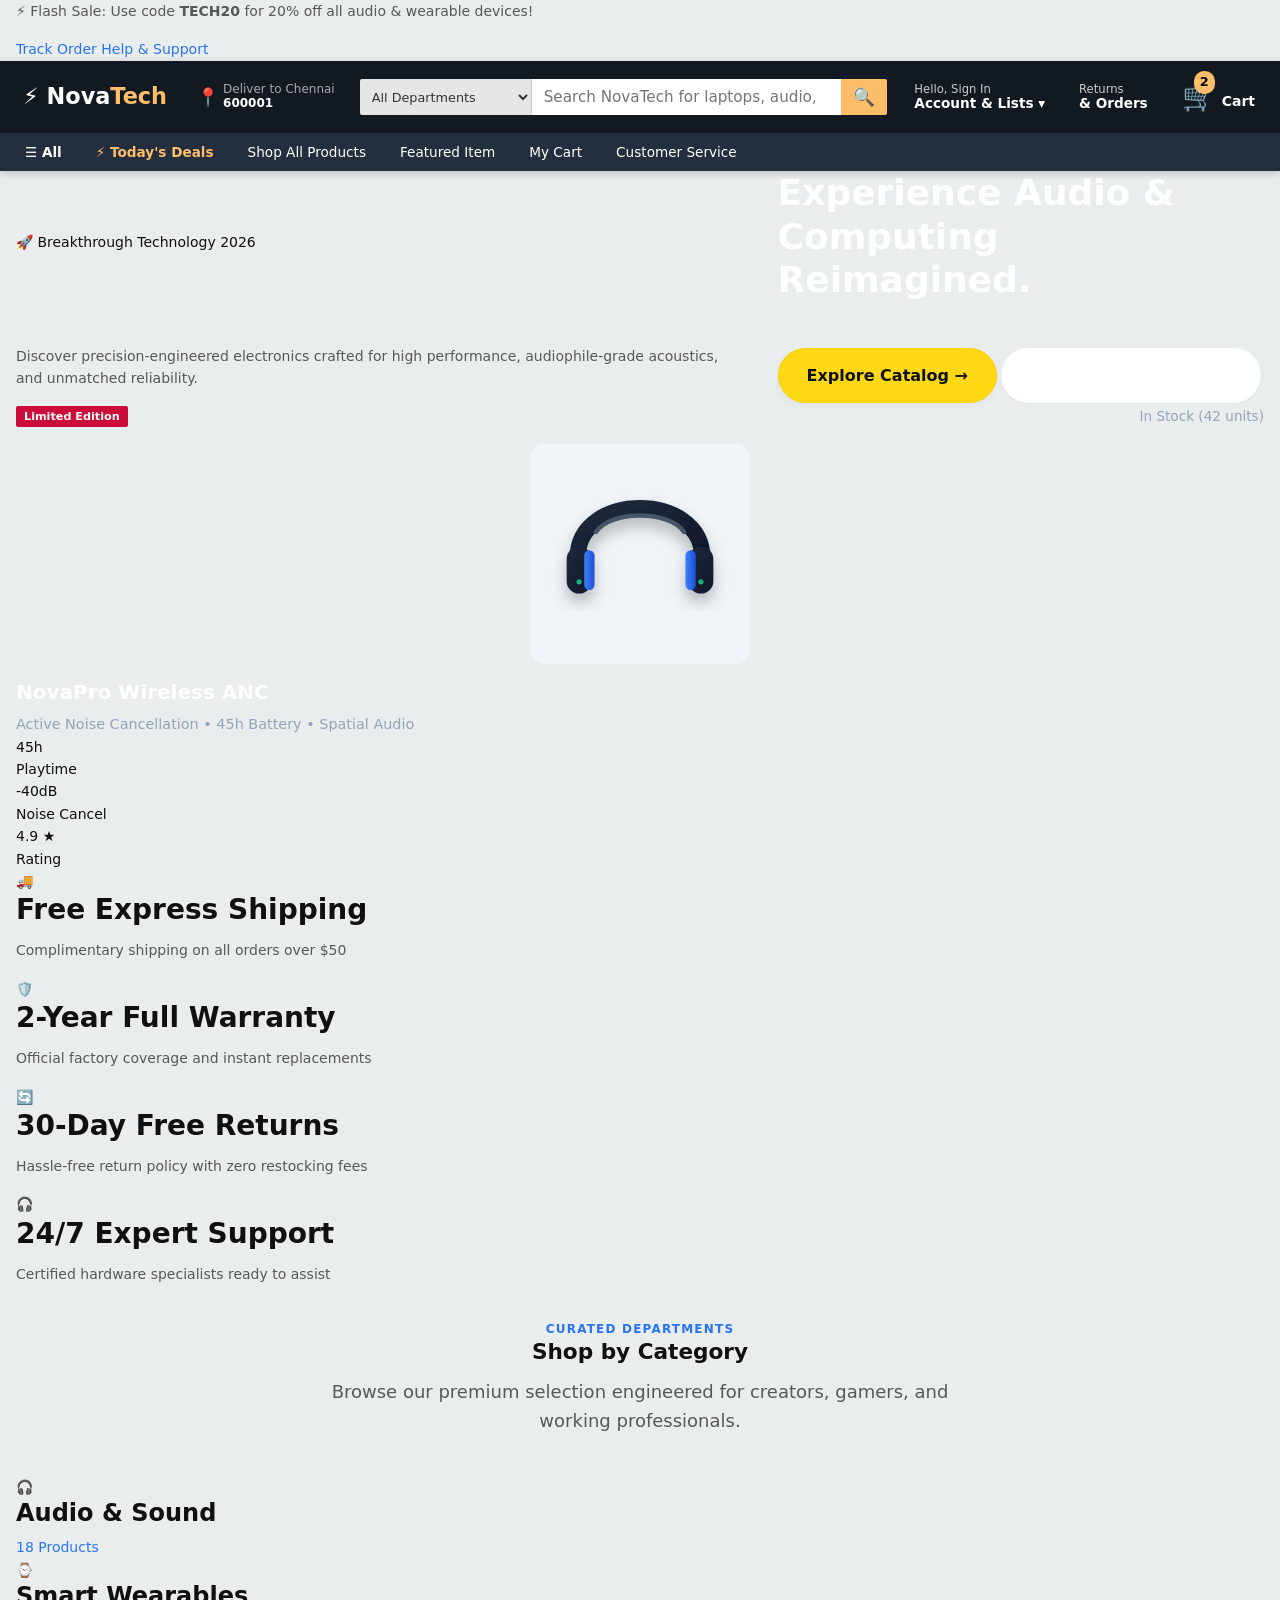
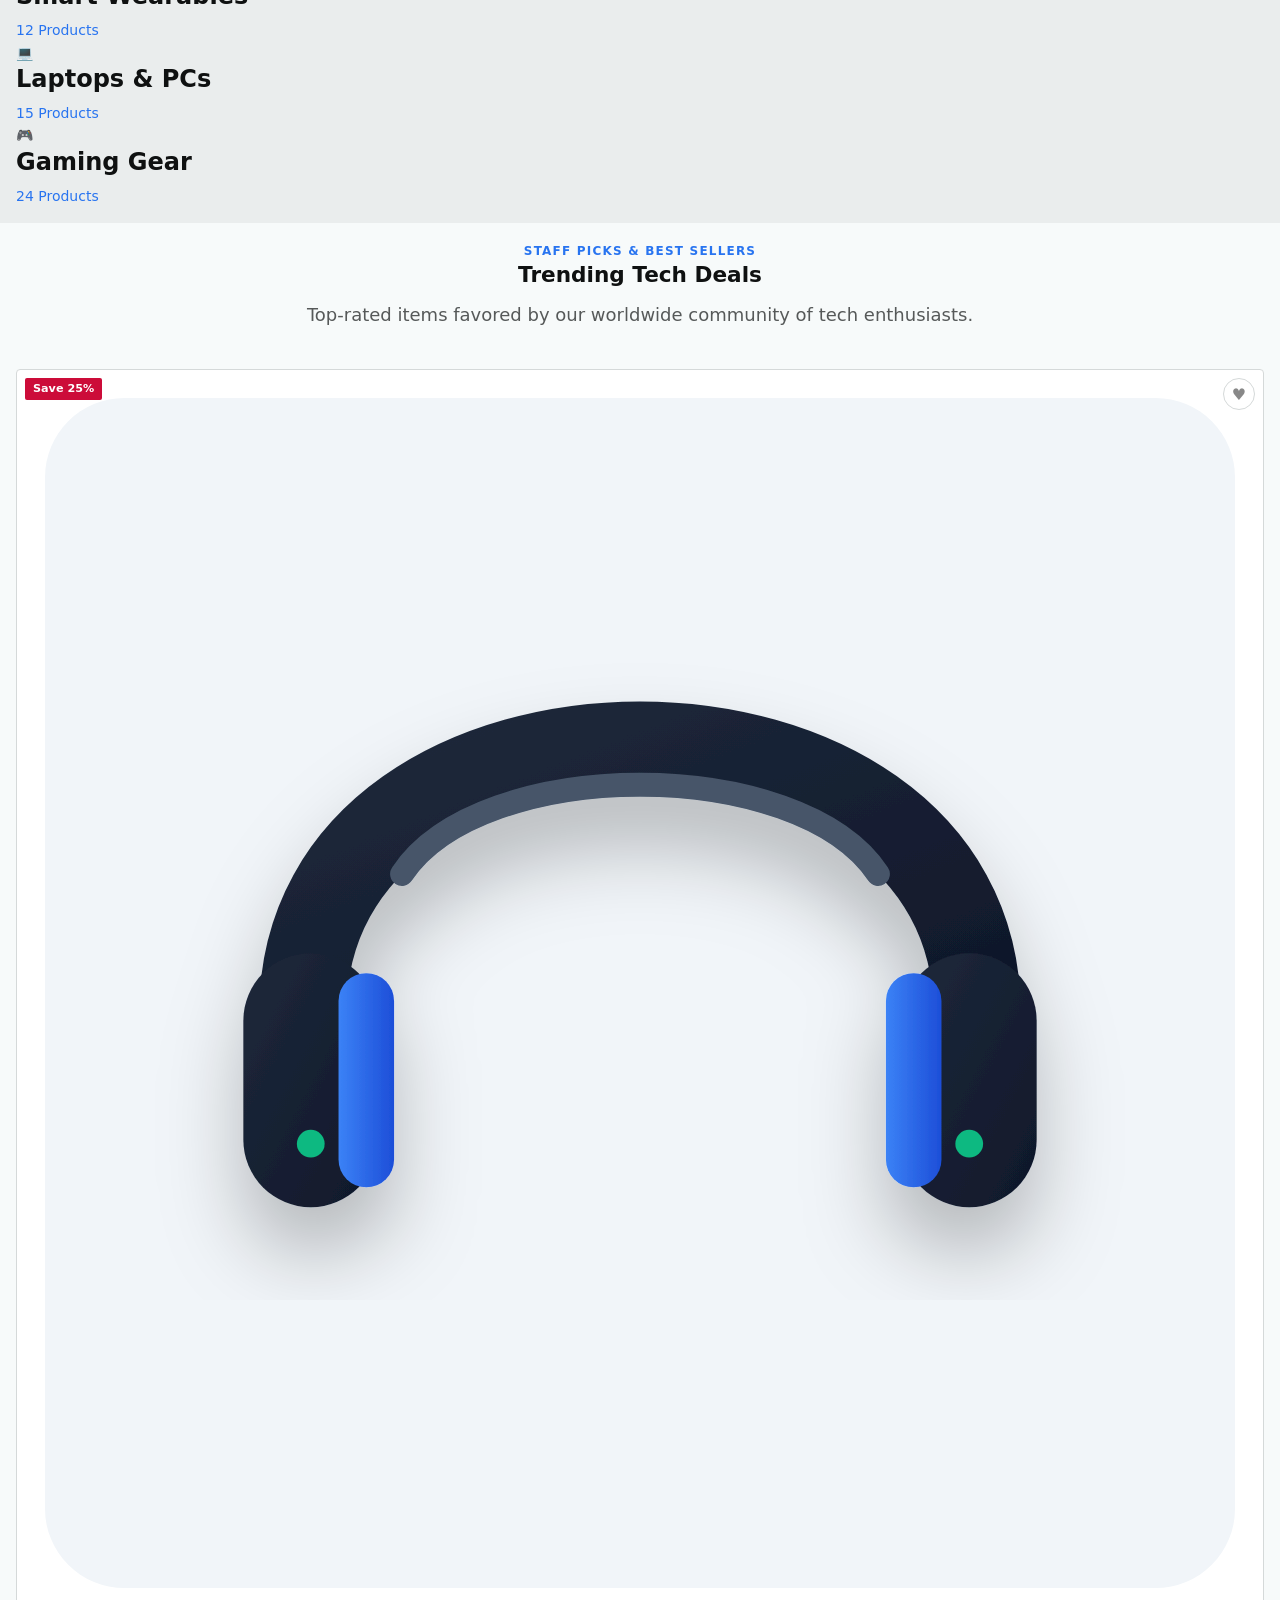
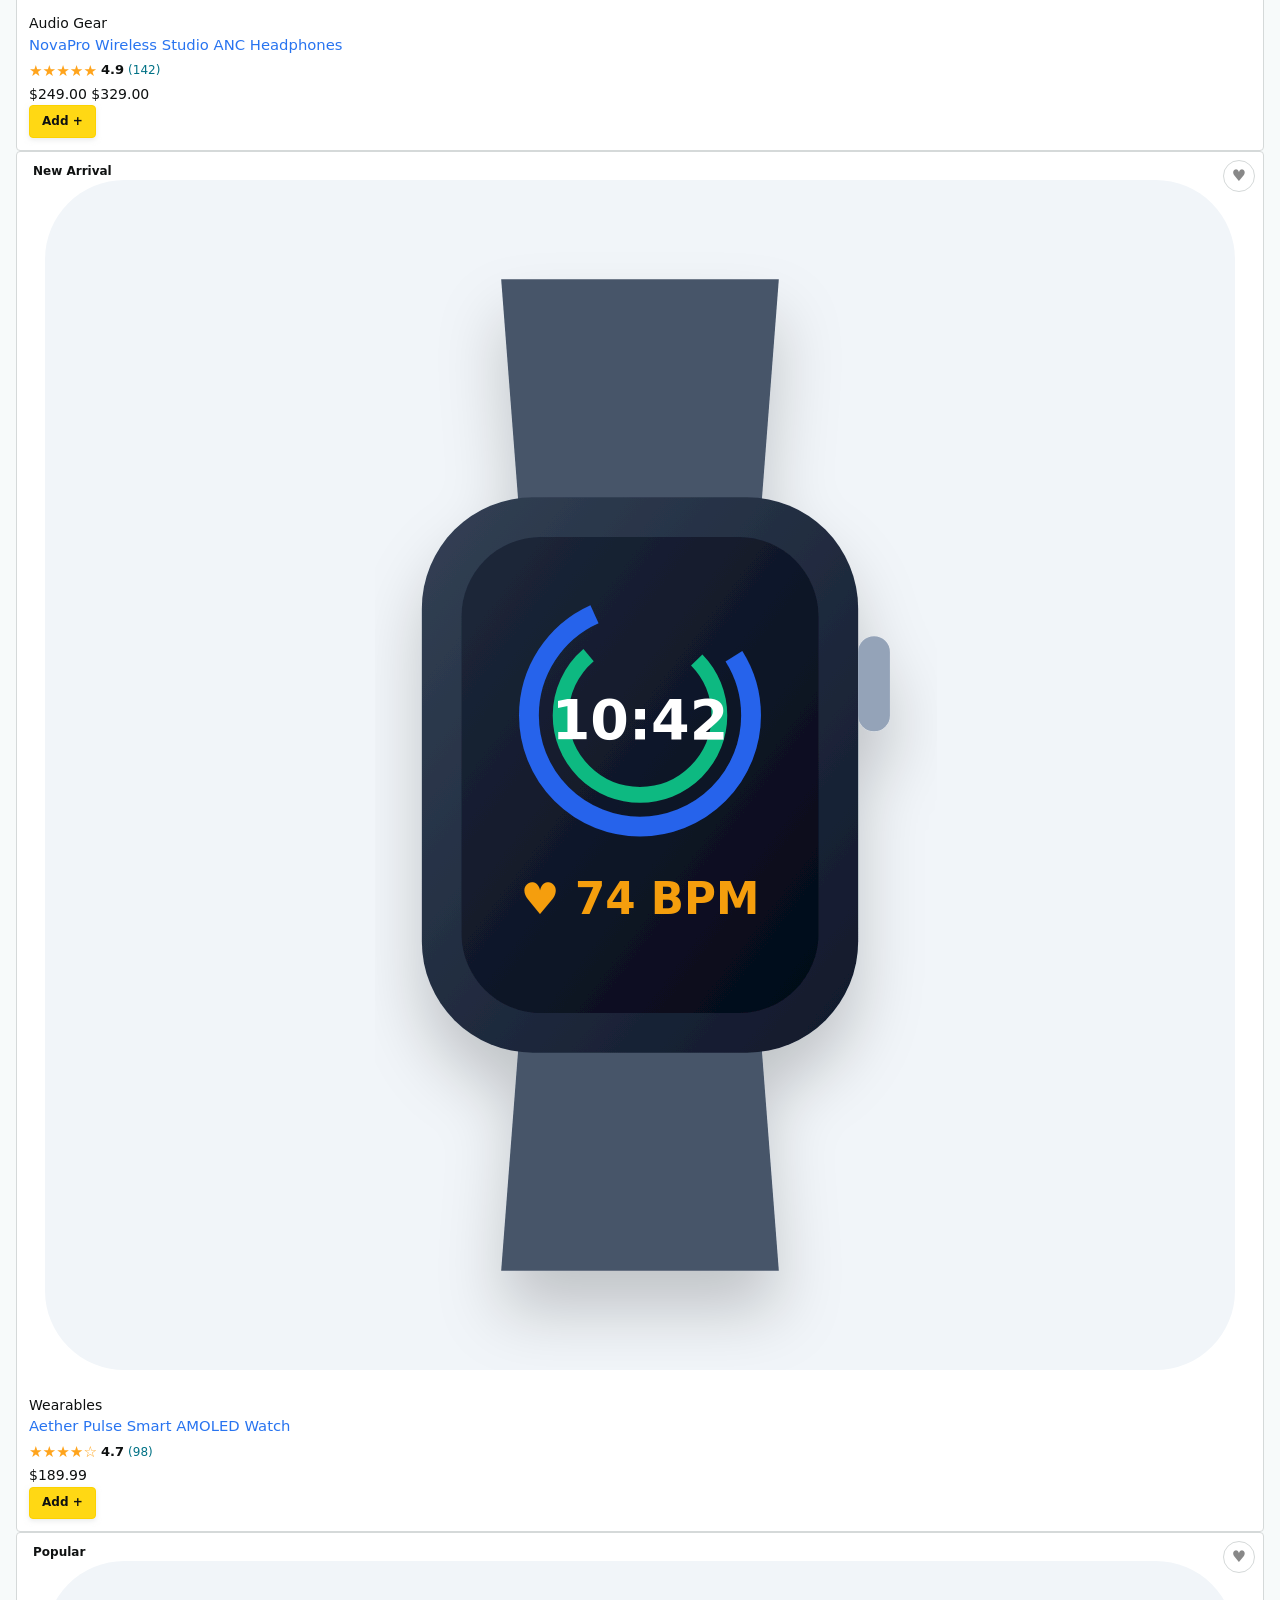
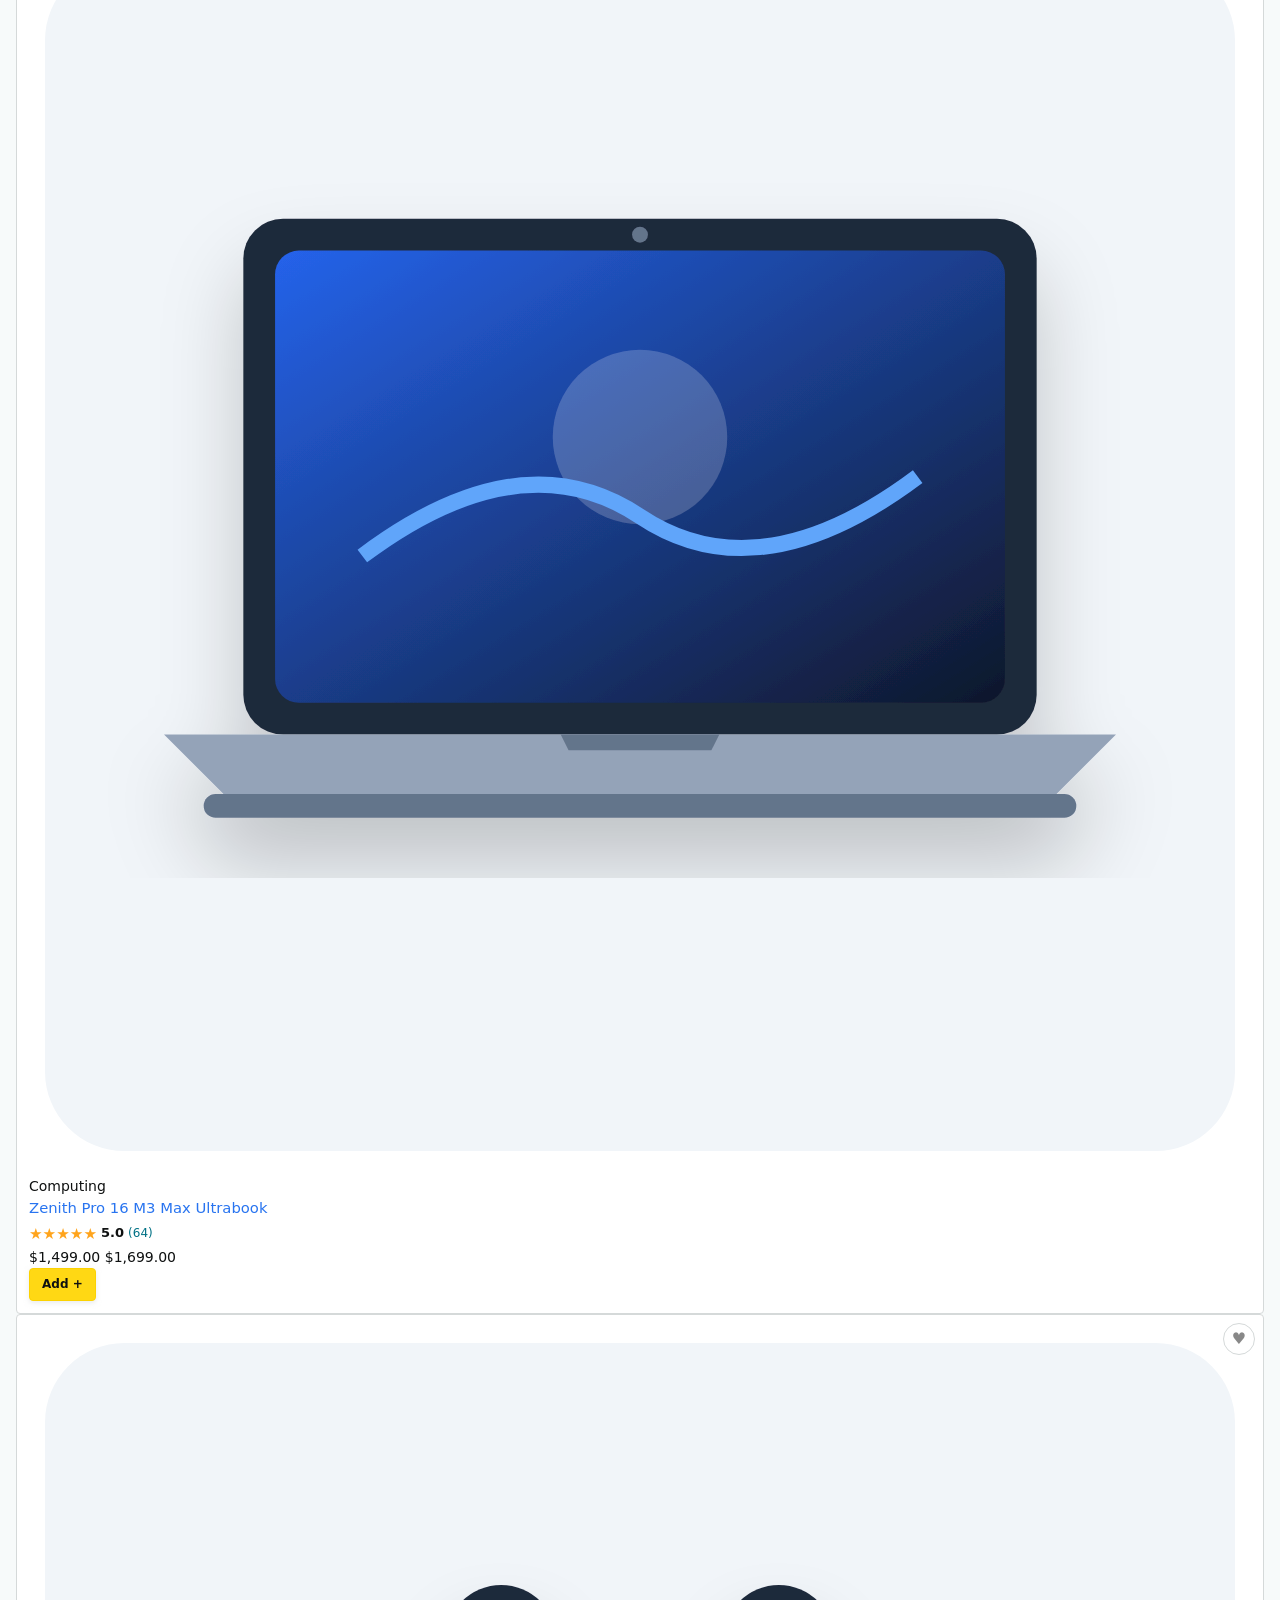
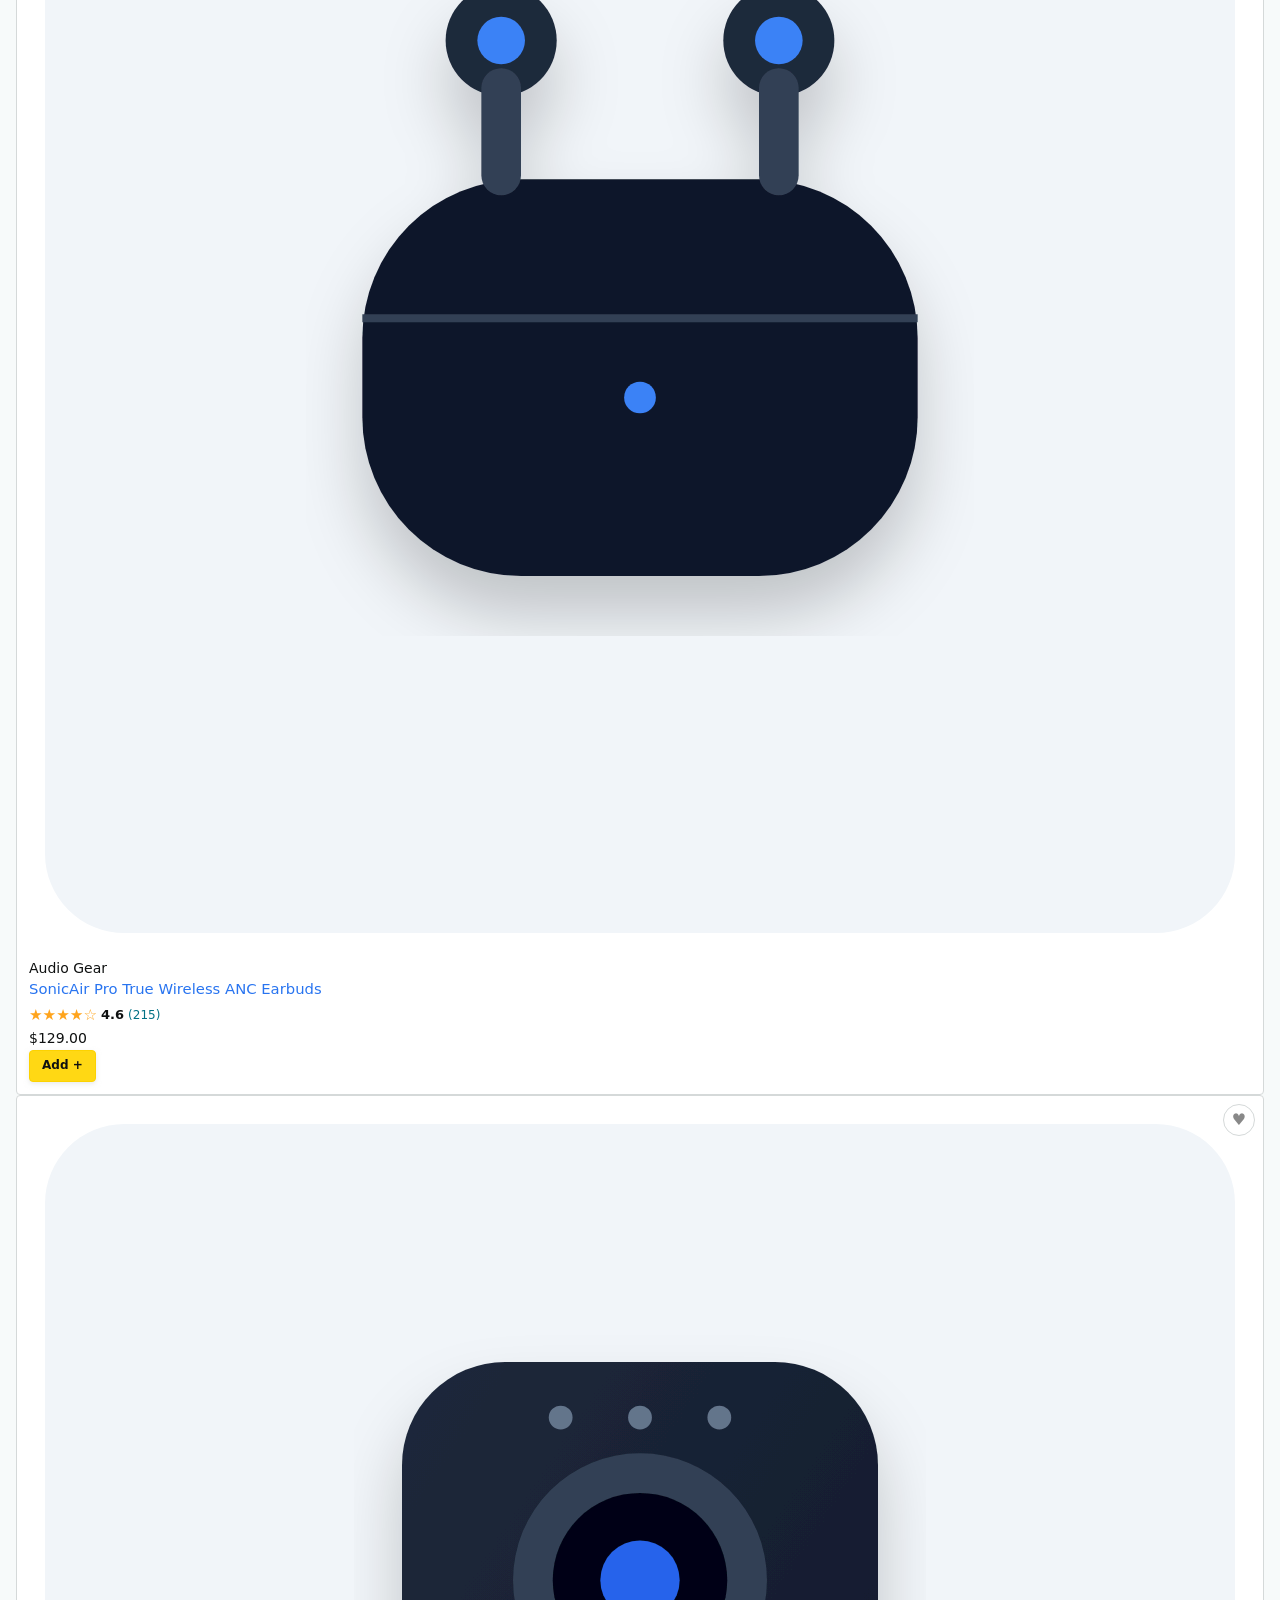
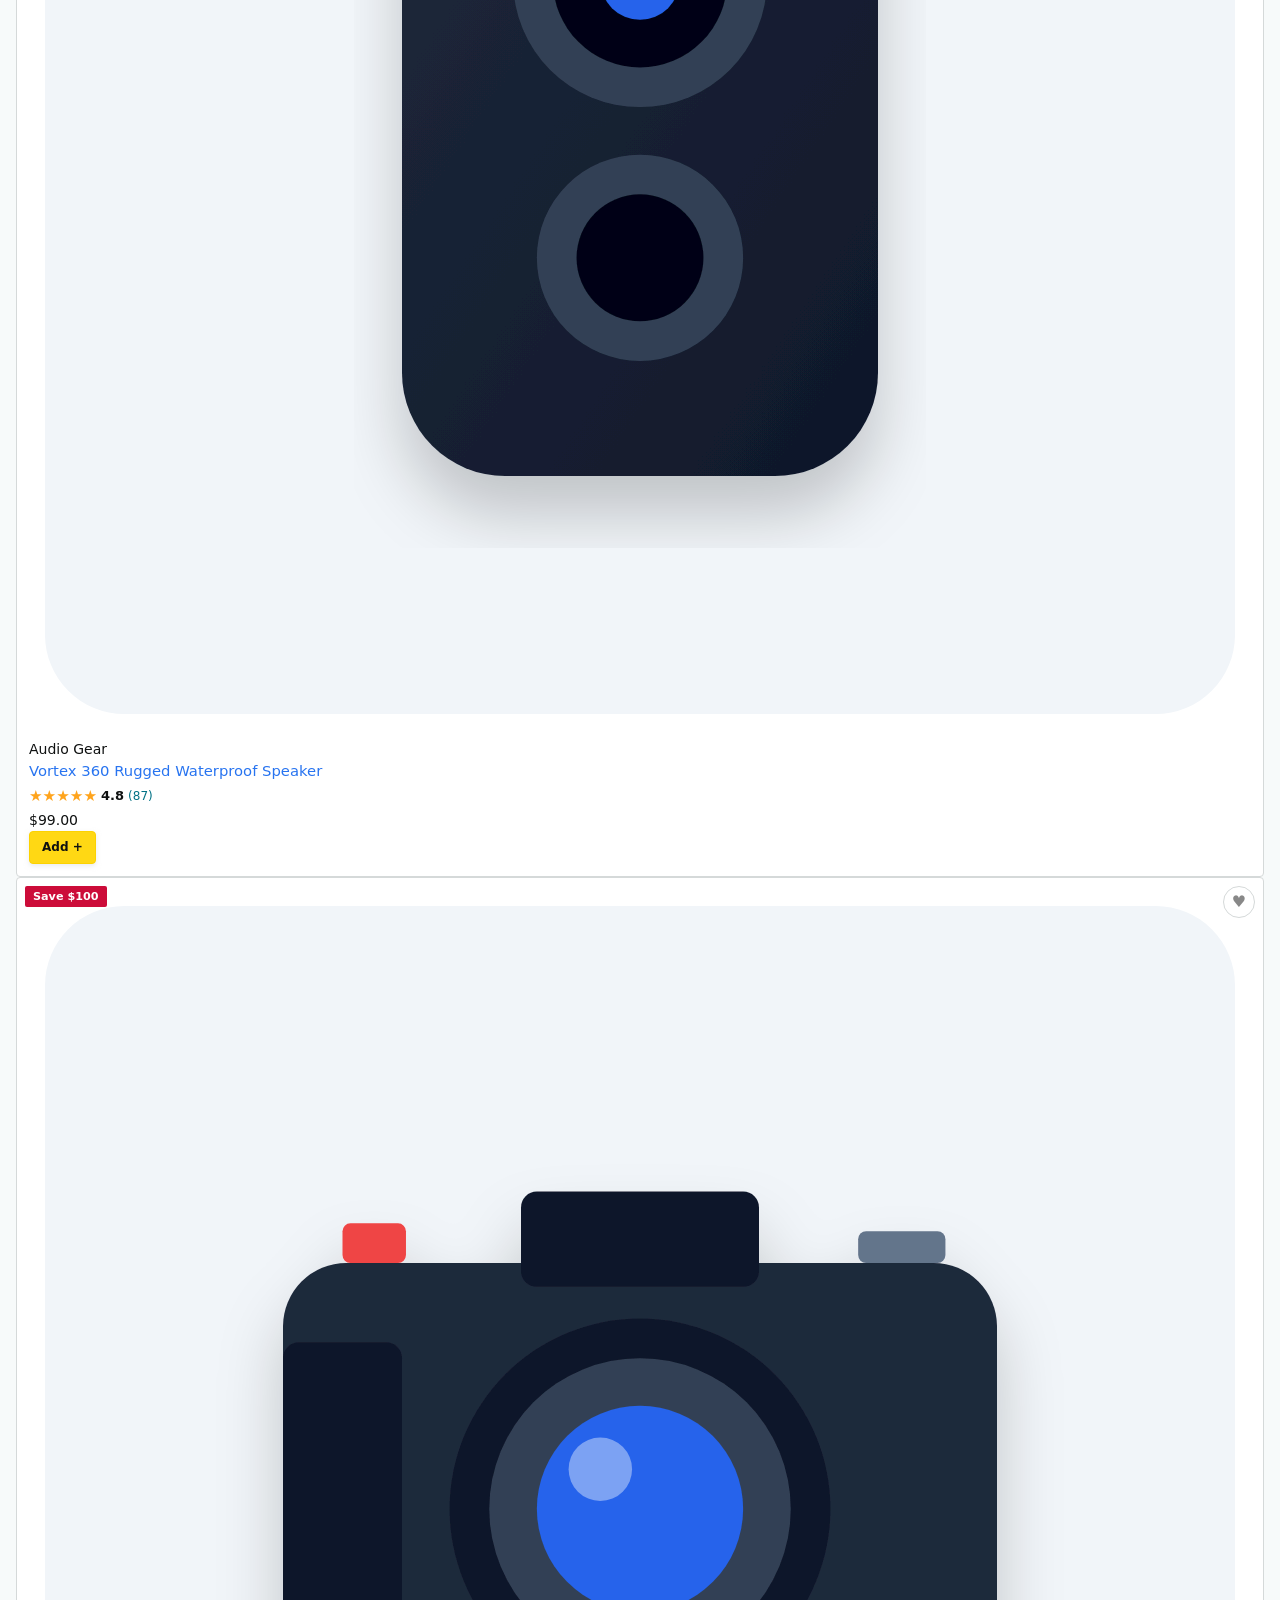
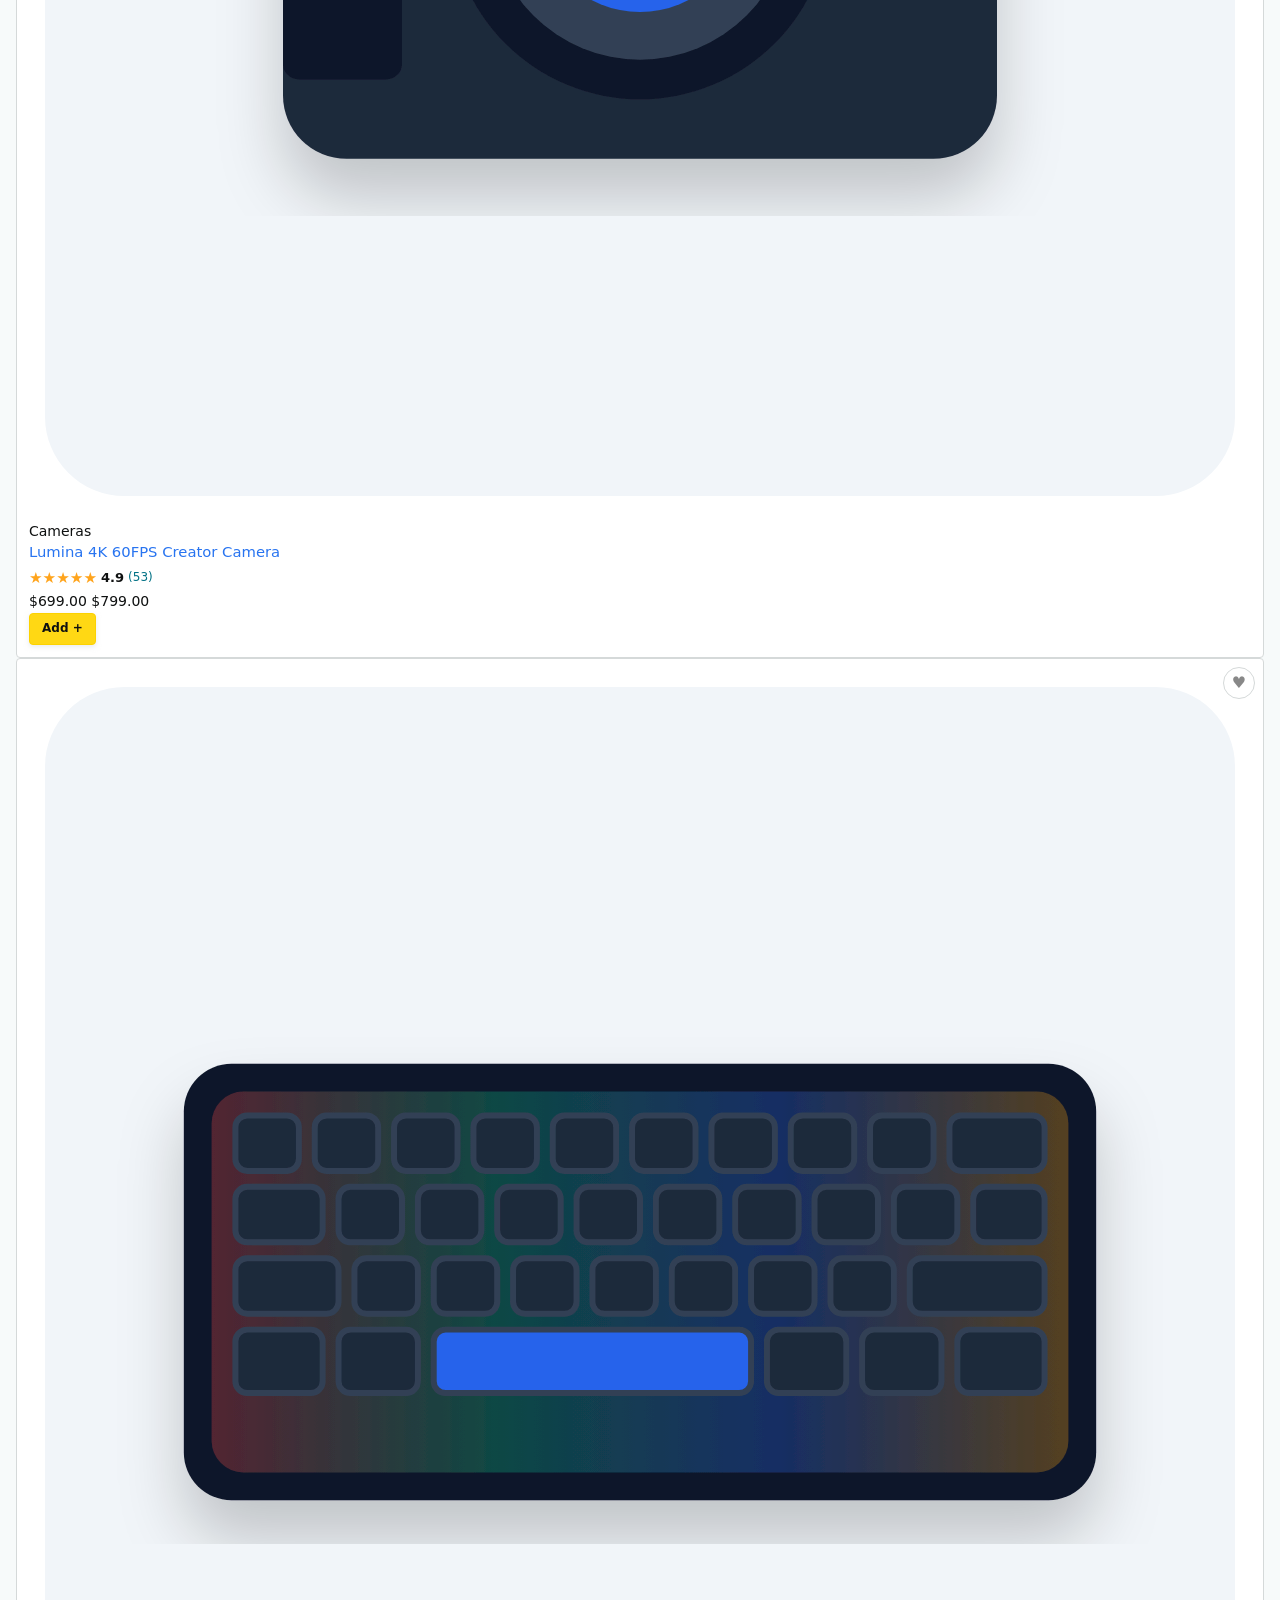
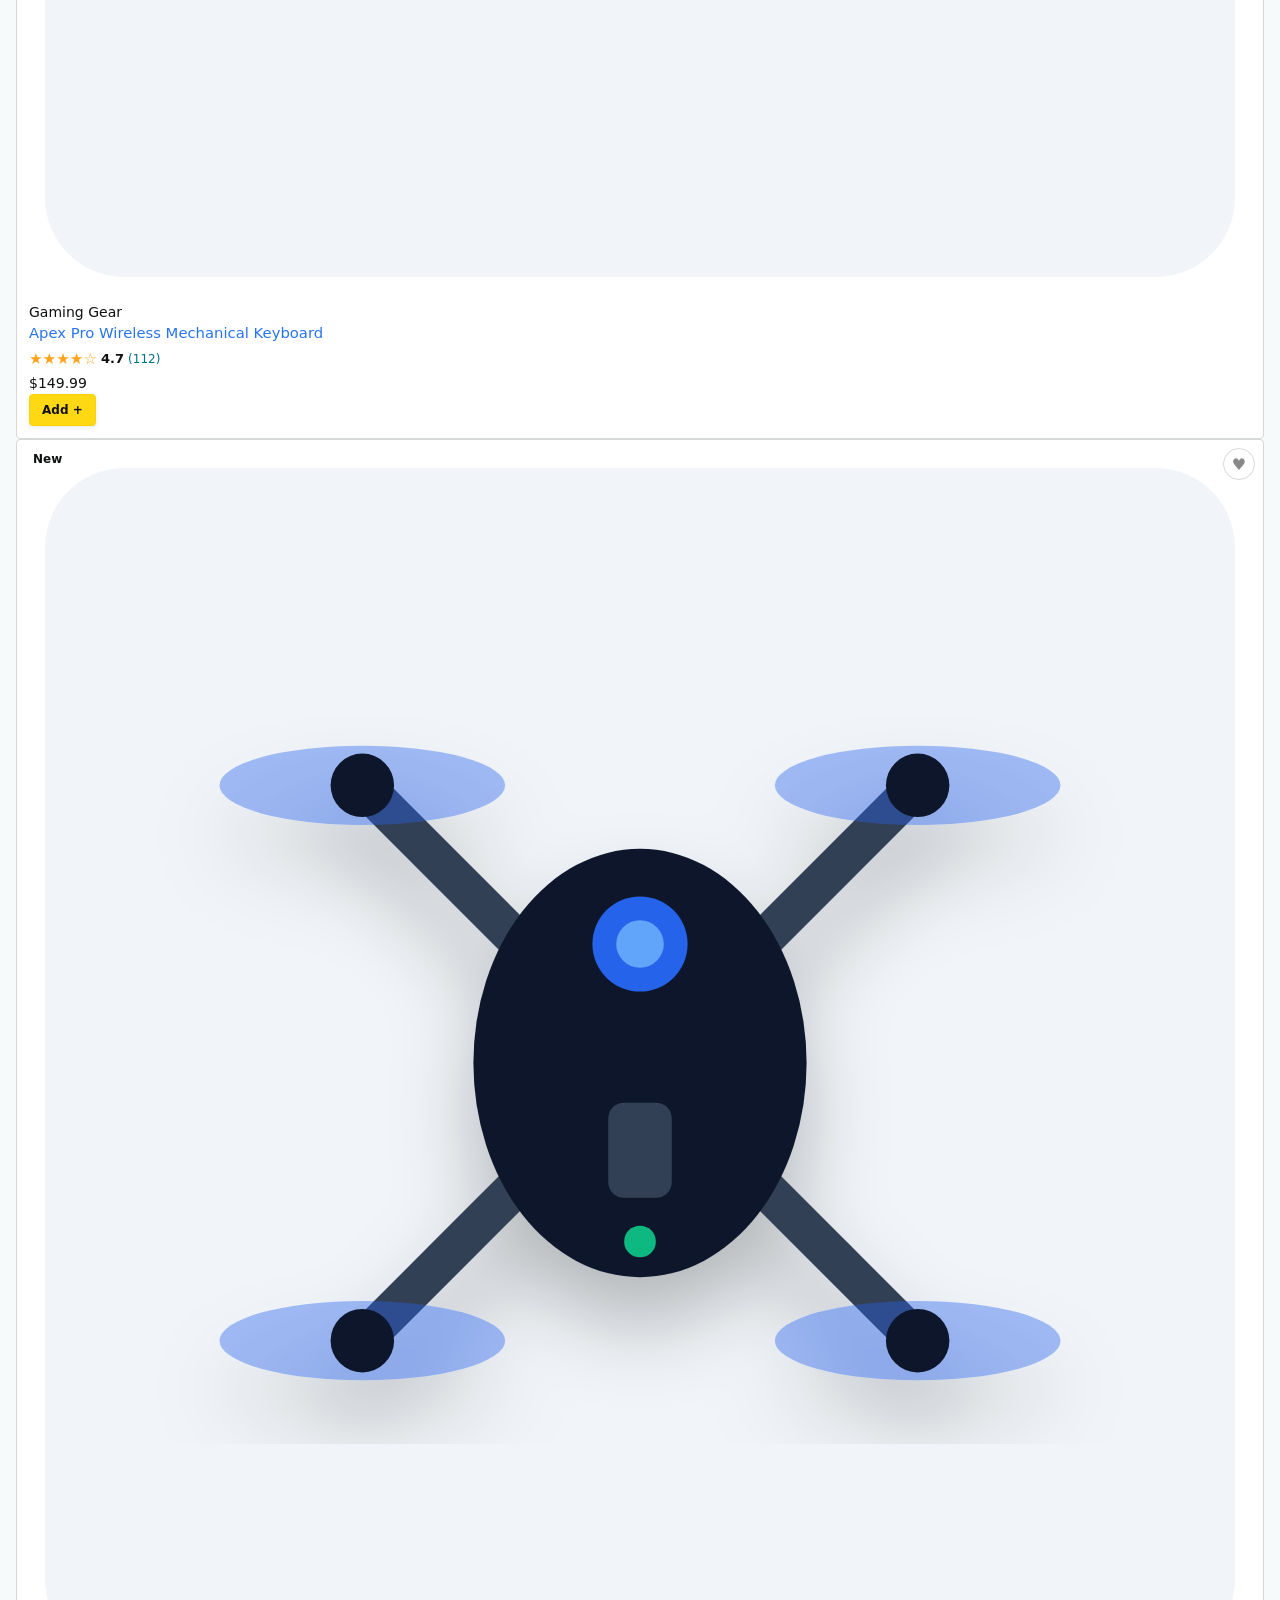
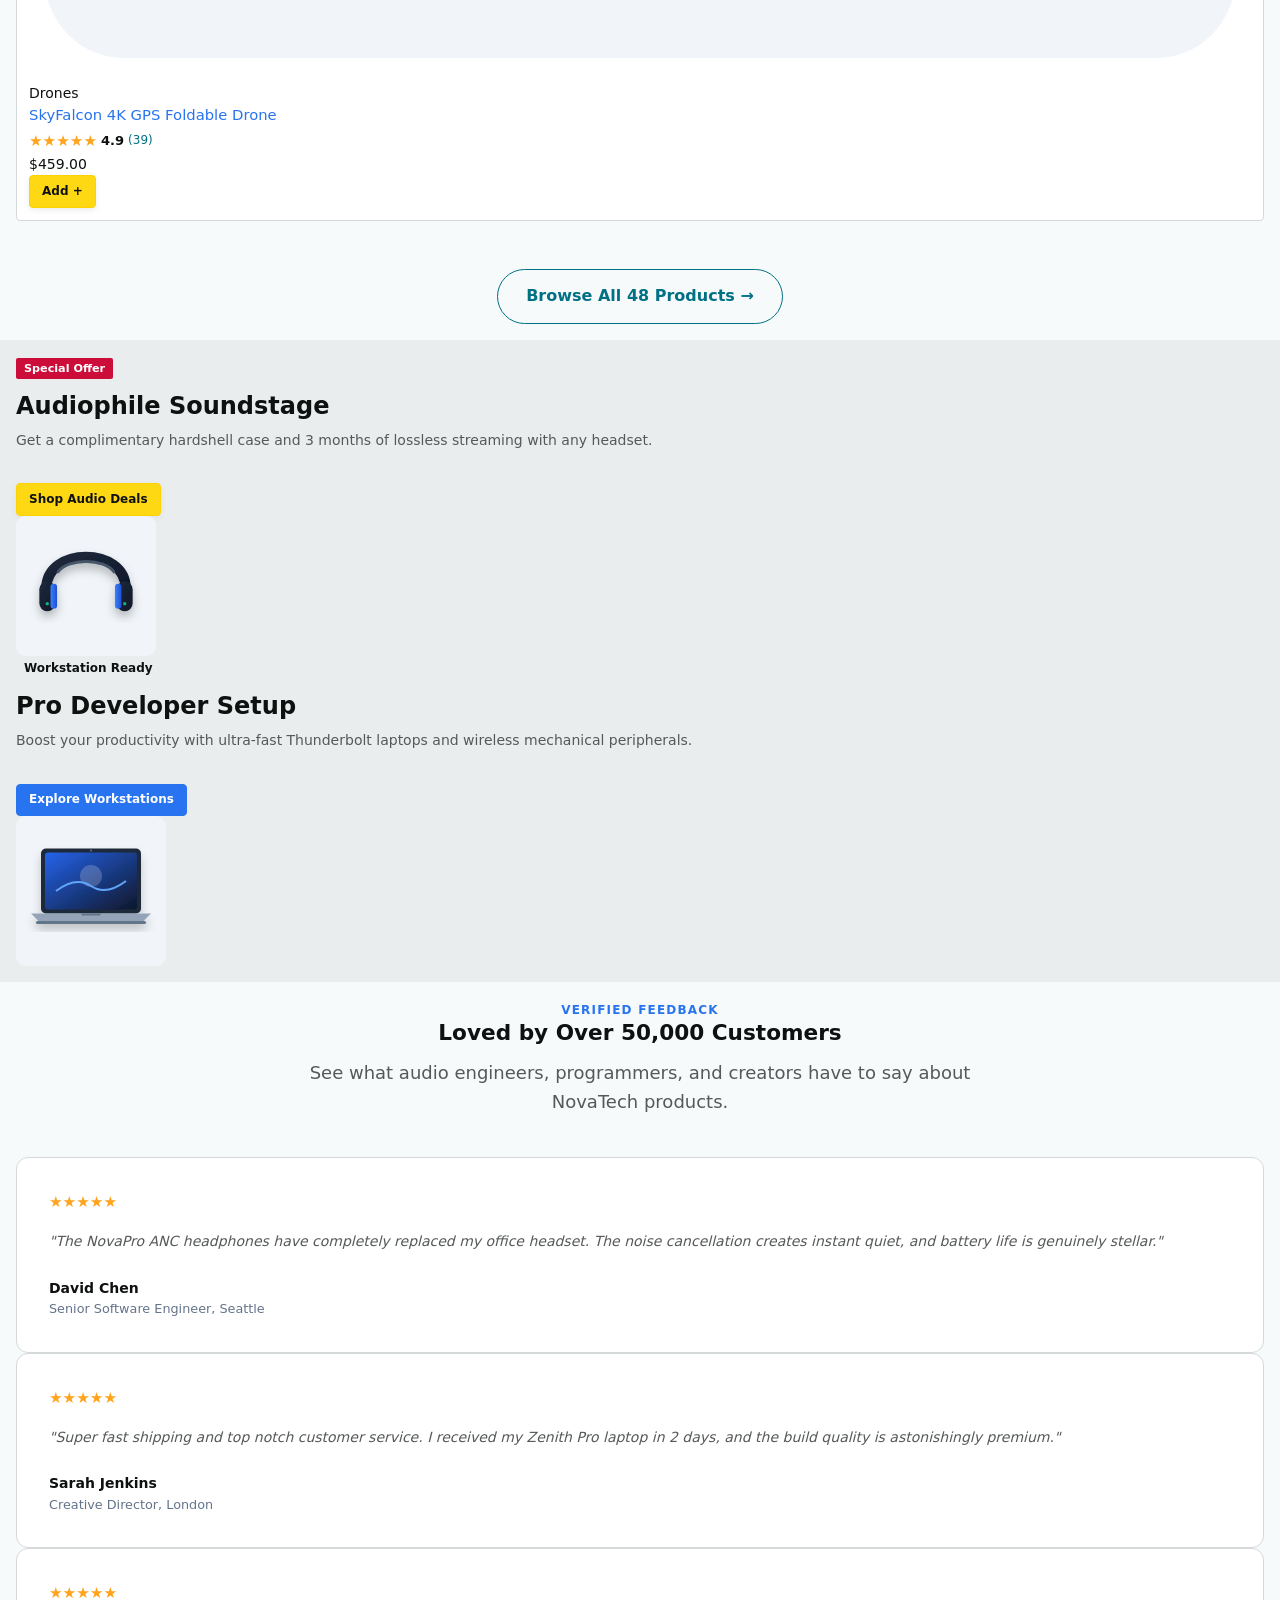
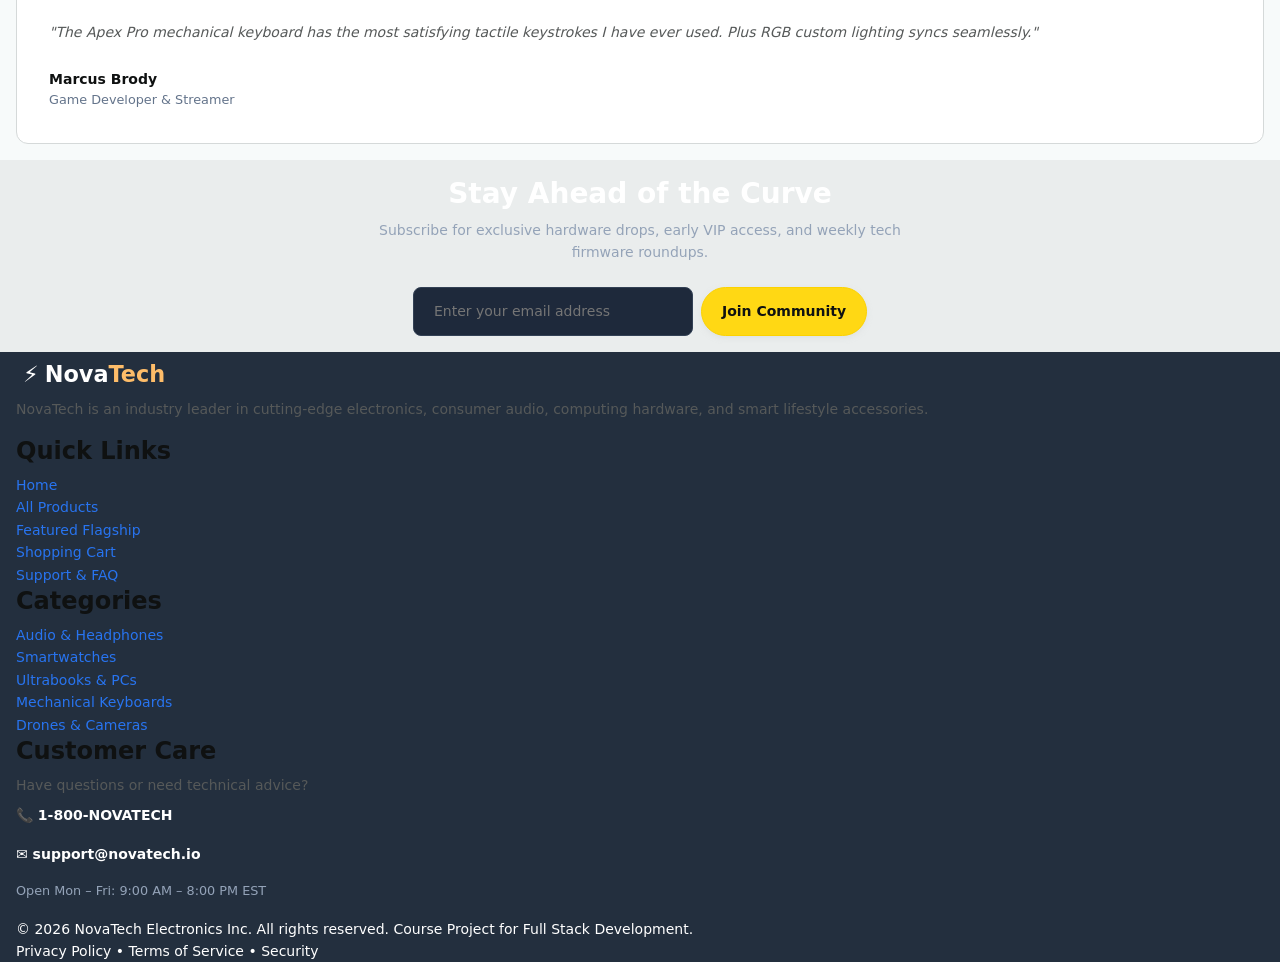
==== commit c598082b: "feat(ui): transform website into authentic Amazon/Flipkart commercial design" ====
--- a/index.html
+++ b/index.html
@@ -26,42 +26,67 @@
     </div>
   </div>
 
-  <!-- Primary Header & Navigation -->
+  <!-- Primary Amazon / Flipkart Multi-Tier Header -->
   <header class="site-header">
-    <div class="container nav-container">
+    <div class="nav-top-bar">
       <!-- Brand Logo -->
       <a href="index.html" class="brand-logo" aria-label="NovaTech Homepage">
-        <span class="logo-icon">⚡</span>
-        <span>Nova<span class="logo-accent">Tech</span></span>
+        <span>⚡ Nova<span class="logo-accent">Tech</span></span>
       </a>
 
-      <!-- Search Bar -->
-      <form class="nav-search" action="products.html" method="GET" role="search">
-        <label for="site-search" class="sr-only">Search products</label>
-        <input type="search" id="site-search" name="q" class="nav-search-input" placeholder="Search gadgets, audio, laptops..." aria-label="Search products">
+      <!-- Delivery Location Widget -->
+      <div class="nav-location" title="Delivery Location">
+        <span class="nav-location-icon">📍</span>
+        <div class="nav-location-text">
+          <span>Deliver to Chennai</span>
+          <strong>600001</strong>
+        </div>
+      </div>
+
+      <!-- Wide Central Search Bar -->
+      <form class="nav-search-bar" action="products.html" method="GET" role="search">
+        <select class="nav-search-category" aria-label="Select Category">
+          <option value="all">All Departments</option>
+          <option value="audio">Audio & Headphones</option>
+          <option value="computing">Laptops & PCs</option>
+          <option value="wearables">Smartwatches</option>
+          <option value="gaming">Gaming Tech</option>
+        </select>
+        <input type="search" name="q" class="nav-search-input" placeholder="Search NovaTech for laptops, audio, smartwatches..." aria-label="Search products">
         <button type="submit" class="nav-search-btn" aria-label="Submit search">🔍</button>
       </form>
 
-      <!-- Navigation Links -->
-      <nav class="nav-menu" role="navigation" aria-label="Main Navigation">
-        <a href="index.html" class="nav-link active">Home</a>
-        <a href="products.html" class="nav-link">Shop Products</a>
-        <a href="product-detail.html" class="nav-link">Featured Item</a>
-        <a href="cart.html" class="nav-link">My Cart</a>
-        <a href="contact.html" class="nav-link">Contact & FAQ</a>
-      </nav>
-
-      <!-- Action Buttons -->
-      <div class="nav-actions">
-        <a href="cart.html" class="btn-icon cart-btn-wrap" aria-label="View shopping cart">
-          🛒
-          <span class="cart-count-badge">2</span>
-        </a>
-        <button class="mobile-menu-toggle" aria-label="Toggle navigation menu" aria-expanded="false">
-          ☰
-        </button>
-      </div>
+      <!-- Account / Returns / Cart -->
+      <div class="nav-user-item">
+        <span class="nav-line-1">Hello, Sign In</span>
+        <span class="nav-line-2">Account & Lists ▾</span>
+      </div>
+
+      <a href="cart.html" class="nav-user-item">
+        <span class="nav-line-1">Returns</span>
+        <span class="nav-line-2">& Orders</span>
+      </a>
+
+      <a href="cart.html" class="nav-cart-btn" aria-label="View shopping cart">
+        <div class="nav-cart-icon-wrap">
+          <span class="nav-cart-icon">🛒</span>
+          <span class="nav-cart-badge">2</span>
+        </div>
+        <span class="nav-cart-label">Cart</span>
+      </a>
     </div>
+
+    <!-- Secondary Nav Ribbon -->
+    <nav class="sub-nav-ribbon" aria-label="Department Ribbon">
+      <div class="sub-nav-container">
+        <a href="products.html" class="sub-nav-link" style="font-weight: 700;">☰ All</a>
+        <a href="index.html" class="sub-nav-link highlight">⚡ Today's Deals</a>
+        <a href="products.html" class="sub-nav-link">Shop All Products</a>
+        <a href="product-detail.html" class="sub-nav-link">Featured Item</a>
+        <a href="cart.html" class="sub-nav-link">My Cart</a>
+        <a href="contact.html" class="sub-nav-link">Customer Service</a>
+      </div>
+    </nav>
   </header>
 
   <!-- Main Landmark -->
--- a/css/variables.css
+++ b/css/variables.css
@@ -1,47 +1,67 @@
 /* ==========================================================================
-   NovaTech E-Commerce Design System - CSS Variables & Tokens
-   Course: Full Stack Development (Task 1: HTML5 & CSS3 Responsive Design)
+   NovaTech E-Commerce Design System - Amazon & Flipkart Inspired Tokens
    ========================================================================== */
 
 :root {
-  /* Brand Color Palette */
-  --color-primary: #2563eb;          /* Vibrant Tech Blue */
-  --color-primary-hover: #1d4ed8;    /* Darker Blue */
-  --color-primary-light: #eff6ff;    /* Soft Ice Blue */
-  --color-secondary: #0f172a;        /* Deep Slate Navy */
-  --color-secondary-hover: #1e293b;  /* Slate Hover */
-  --color-accent: #f59e0b;           /* Warm Amber / Star Rating */
-  --color-accent-hover: #d97706;
-  --color-success: #10b981;          /* Emerald Green */
-  --color-danger: #ef4444;           /* Coral Red / Discount Badge */
-  --color-warning: #f97316;          /* Orange */
+  /* E-Commerce Marketplace Brand Palette */
+  --color-nav-bg: #131921;           /* Amazon Signature Charcoal/Navy */
+  --color-nav-text: #ffffff;
+  --color-subnav-bg: #232f3e;        /* Secondary Dark Slate Nav */
+  --color-subnav-text: #ffffff;
+  
+  --color-primary: #2874f0;          /* Flipkart Royal Tech Blue */
+  --color-primary-hover: #125cdb;
+  --color-primary-light: #e8f2fe;
+
+  /* Call-to-Action Buttons (Amazon / Flipkart Standard) */
+  --color-cta-yellow: #ffd814;       /* Amazon Primary Add to Cart */
+  --color-cta-yellow-hover: #f7ca00;
+  --color-cta-yellow-border: #fcd200;
+  
+  --color-cta-orange: #ffa41c;       /* Amazon Buy Now / Flipkart Orange */
+  --color-cta-orange-hover: #fa8900;
+  --color-cta-orange-border: #ff8f00;
+
+  --color-search-btn: #febd69;       /* Amazon Amber Search Button */
+  --color-search-btn-hover: #f3a847;
+
+  /* Badges & Trust Accents */
+  --color-choice-bg: #232f3e;        /* "NovaTech's Choice" Dark Badge */
+  --color-choice-accent: #f08804;
+  --color-deal-red: #cc0c39;         /* Deal of the Day Red */
+  --color-deal-bg: #ffe4e6;
+  --color-prime-blue: #00a8e1;       /* Express / Assured Delivery */
+  --color-stock-green: #007600;      /* In Stock Green */
+  --color-discount-green: #388e3c;   /* 25% Off Green Tag */
+  --color-star-gold: #ffa41c;        /* Customer Review Stars */
 
   /* Neutral Surface & Background Colors */
-  --color-bg-main: #f8fafc;          /* Off-white canvas */
-  --color-bg-surface: #ffffff;       /* Pure white cards */
-  --color-bg-subtle: #f1f5f9;        /* Light grey borders/dividers */
-  --color-border: #e2e8f0;           /* Subtle border */
-  --color-border-hover: #cbd5e1;
+  --color-bg-main: #eaeded;          /* Authentic Marketplace Canvas */
+  --color-bg-surface: #ffffff;       /* Pure White Product Cards */
+  --color-bg-subtle: #f7fafa;
+  --color-border: #d5d9d9;           /* Clean product card borders */
+  --color-border-hover: #888c8c;
 
   /* Typography Colors */
-  --color-text-main: #0f172a;        /* High contrast primary text */
-  --color-text-muted: #64748b;       /* Secondary neutral text */
-  --color-text-light: #94a3b8;       /* Subtle hints / placeholders */
-  --color-text-inverse: #ffffff;     /* White text on dark bg */
+  --color-text-main: #0f1111;        /* High-contrast commercial dark */
+  --color-text-muted: #565959;       /* Secondary neutral text */
+  --color-text-light: #767676;
+  --color-link: #007185;             /* Amazon Blue Hyperlink */
+  --color-link-hover: #c7511f;       /* Orange-brown hover */
 
   /* Typography System */
-  --font-family-base: system-ui, -apple-system, BlinkMacSystemFont, 'Segoe UI', Roboto, Oxygen, Ubuntu, Cantarell, sans-serif;
-  --font-family-heading: 'Segoe UI', system-ui, -apple-system, sans-serif;
+  --font-family-base: "Ember", "Amazon Ember", system-ui, -apple-system, BlinkMacSystemFont, "Segoe UI", Roboto, Arial, sans-serif;
+  --font-family-heading: "Amazon Ember", system-ui, -apple-system, BlinkMacSystemFont, "Segoe UI", Roboto, sans-serif;
   
   --font-size-xs: 0.75rem;    /* 12px */
-  --font-size-sm: 0.875rem;   /* 14px */
-  --font-size-base: 1rem;     /* 16px */
+  --font-size-sm: 0.8125rem;  /* 13px */
+  --font-size-base: 0.875rem; /* 14px */
+  --font-size-md: 1rem;       /* 16px */
   --font-size-lg: 1.125rem;   /* 18px */
   --font-size-xl: 1.25rem;    /* 20px */
   --font-size-2xl: 1.5rem;    /* 24px */
-  --font-size-3xl: 1.875rem;  /* 30px */
+  --font-size-3xl: 1.75rem;   /* 28px */
   --font-size-4xl: 2.25rem;   /* 36px */
-  --font-size-5xl: 3rem;      /* 48px */
 
   --font-weight-normal: 400;
   --font-weight-medium: 500;
@@ -50,36 +70,27 @@
   --font-weight-black: 800;
 
   /* Spacing System */
-  --space-1: 0.25rem;  /* 4px */
-  --space-2: 0.5rem;   /* 8px */
-  --space-3: 0.75rem;  /* 12px */
-  --space-4: 1rem;     /* 16px */
-  --space-5: 1.25rem;  /* 20px */
-  --space-6: 1.5rem;   /* 24px */
-  --space-8: 2rem;     /* 32px */
-  --space-10: 2.5rem;  /* 40px */
-  --space-12: 3rem;    /* 48px */
-  --space-16: 4rem;    /* 64px */
+  --space-1: 0.25rem;
+  --space-2: 0.5rem;
+  --space-3: 0.75rem;
+  --space-4: 1rem;
+  --space-5: 1.25rem;
+  --space-6: 1.5rem;
+  --space-8: 2rem;
+  --space-10: 2.5rem;
 
   /* Border Radii */
+  --radius-xs: 2px;
   --radius-sm: 4px;
   --radius-md: 8px;
   --radius-lg: 12px;
-  --radius-xl: 16px;
   --radius-full: 9999px;
 
   /* Box Shadows */
-  --shadow-sm: 0 1px 2px 0 rgba(0, 0, 0, 0.05);
-  --shadow-md: 0 4px 6px -1px rgba(0, 0, 0, 0.08), 0 2px 4px -2px rgba(0, 0, 0, 0.06);
-  --shadow-lg: 0 10px 15px -3px rgba(0, 0, 0, 0.08), 0 4px 6px -4px rgba(0, 0, 0, 0.04);
-  --shadow-xl: 0 20px 25px -5px rgba(0, 0, 0, 0.1), 0 8px 10px -6px rgba(0, 0, 0, 0.04);
-
-  /* Transitions */
-  --transition-fast: 150ms ease;
-  --transition-base: 250ms ease;
-  --transition-slow: 350ms ease;
+  --shadow-card: 0 1px 3px rgba(0, 0, 0, 0.08), 0 1px 2px rgba(0, 0, 0, 0.06);
+  --shadow-hover: 0 8px 16px -2px rgba(0, 0, 0, 0.12), 0 4px 6px -2px rgba(0, 0, 0, 0.06);
+  --shadow-modal: 0 20px 25px -5px rgba(0, 0, 0, 0.25), 0 10px 10px -5px rgba(0, 0, 0, 0.1);
 
   /* Layout Containers */
-  --container-max-width: 1240px;
-  --header-height: 72px;
+  --container-max-width: 1440px;
 }
--- a/css/components.css
+++ b/css/components.css
@@ -1,77 +1,102 @@
 /* ==========================================================================
-   NovaTech - Reusable UI Components
+   NovaTech - Commercial E-Commerce Components (Amazon & Flipkart Design System)
    ========================================================================== */
 
-/* --- 1. Buttons --- */
+/* --- 1. Core Buttons & Amazon/Flipkart CTAs --- */
 .btn {
   display: inline-flex;
   align-items: center;
   justify-content: center;
   gap: var(--space-2);
-  padding: 0.75rem 1.5rem;
-  font-size: var(--font-size-sm);
-  font-weight: var(--font-weight-semibold);
-  border-radius: var(--radius-md);
-  transition: all var(--transition-base);
+  padding: 0.65rem 1.25rem;
+  font-size: var(--font-size-base);
+  font-weight: var(--font-weight-medium);
+  border-radius: var(--radius-full);
+  transition: all var(--transition-fast);
   text-align: center;
   white-space: nowrap;
   user-select: none;
-}
-
-.btn-primary {
+  cursor: pointer;
+  border: 1px solid transparent;
+  font-family: inherit;
+  text-decoration: none;
+}
+
+/* Amazon Yellow - Primary Add to Cart */
+.btn-primary, .btn-cart-yellow {
+  background-color: var(--color-cta-yellow);
+  border-color: var(--color-cta-yellow-border);
+  color: #0f1111;
+  box-shadow: 0 2px 5px 0 rgba(213, 217, 217, 0.5);
+  font-weight: var(--font-weight-semibold);
+}
+
+.btn-primary:hover, .btn-cart-yellow:hover {
+  background-color: var(--color-cta-yellow-hover);
+  border-color: #f2c200;
+  color: #0f1111;
+}
+
+/* Amazon Orange - Buy Now / Checkout */
+.btn-orange, .btn-buy-now {
+  background-color: var(--color-cta-orange);
+  border-color: var(--color-cta-orange-border);
+  color: #0f1111;
+  box-shadow: 0 2px 5px 0 rgba(213, 217, 217, 0.5);
+  font-weight: var(--font-weight-semibold);
+}
+
+.btn-orange:hover, .btn-buy-now:hover {
+  background-color: var(--color-cta-orange-hover);
+  border-color: #e67a00;
+  color: #0f1111;
+}
+
+/* Flipkart Blue Button */
+.btn-secondary, .btn-flipkart {
   background-color: var(--color-primary);
-  color: var(--color-text-inverse);
-  box-shadow: 0 4px 12px rgba(37, 99, 235, 0.25);
-}
-
-.btn-primary:hover {
+  border-color: var(--color-primary);
+  color: #ffffff;
+  font-weight: var(--font-weight-semibold);
+}
+
+.btn-secondary:hover, .btn-flipkart:hover {
   background-color: var(--color-primary-hover);
-  color: var(--color-text-inverse);
-  transform: translateY(-1px);
-  box-shadow: 0 6px 16px rgba(37, 99, 235, 0.35);
-}
-
-.btn-secondary {
-  background-color: var(--color-secondary);
-  color: var(--color-text-inverse);
-}
-
-.btn-secondary:hover {
-  background-color: var(--color-secondary-hover);
-  color: var(--color-text-inverse);
+  border-color: var(--color-primary-hover);
+  color: #ffffff;
 }
 
 .btn-outline {
-  background-color: transparent;
-  border: 1.5px solid var(--color-border-hover);
-  color: var(--color-text-main);
+  background-color: #ffffff;
+  border: 1px solid var(--color-border);
+  color: var(--color-text-main);
+  box-shadow: 0 1px 2px rgba(0, 0, 0, 0.05);
 }
 
 .btn-outline:hover {
-  border-color: var(--color-primary);
-  color: var(--color-primary);
-  background-color: var(--color-primary-light);
+  background-color: var(--color-bg-subtle);
+  border-color: var(--color-border-hover);
 }
 
 .btn-outline-primary {
   background-color: transparent;
-  border: 1.5px solid var(--color-primary);
-  color: var(--color-primary);
+  border: 1px solid var(--color-link);
+  color: var(--color-link);
 }
 
 .btn-outline-primary:hover {
-  background-color: var(--color-primary);
-  color: var(--color-text-inverse);
+  background-color: #eef6f8;
 }
 
 .btn-sm {
-  padding: 0.4rem 0.85rem;
+  padding: 0.35rem 0.75rem;
   font-size: var(--font-size-xs);
+  border-radius: var(--radius-sm);
 }
 
 .btn-lg {
-  padding: 0.95rem 2rem;
-  font-size: var(--font-size-base);
+  padding: 0.85rem 1.75rem;
+  font-size: var(--font-size-md);
   font-weight: var(--font-weight-bold);
 }
 
@@ -80,512 +105,1079 @@
 }
 
 .btn-icon {
-  width: 40px;
-  height: 40px;
+  width: 36px;
+  height: 36px;
   padding: 0;
   border-radius: var(--radius-full);
   display: inline-flex;
   align-items: center;
   justify-content: center;
+  background-color: #ffffff;
+  border: 1px solid var(--color-border);
+  color: var(--color-text-main);
+  transition: all var(--transition-fast);
+  cursor: pointer;
+}
+
+.btn-icon:hover {
   background-color: var(--color-bg-subtle);
-  color: var(--color-text-main);
-  transition: all var(--transition-fast);
-}
-
-.btn-icon:hover {
-  background-color: var(--color-primary-light);
-  color: var(--color-primary);
-}
-
-/* --- 2. Badges & Tags --- */
+  color: var(--color-link);
+}
+
+/* --- 2. Amazon / Flipkart Badges --- */
 .badge {
   display: inline-flex;
   align-items: center;
-  padding: 0.25rem 0.6rem;
+  gap: 4px;
+  padding: 0.25rem 0.5rem;
   font-size: var(--font-size-xs);
   font-weight: var(--font-weight-bold);
-  border-radius: var(--radius-full);
+  border-radius: var(--radius-xs);
+  line-height: 1.2;
+}
+
+/* "Amazon's Choice" Style Badge */
+.badge-choice {
+  background-color: var(--color-choice-bg);
+  color: #ffffff;
+  font-size: 0.7rem;
   text-transform: uppercase;
-  letter-spacing: 0.05em;
-  line-height: 1;
-}
-
-.badge-sale {
-  background-color: rgba(239, 68, 68, 0.12);
-  color: var(--color-danger);
-}
-
-.badge-new {
-  background-color: rgba(37, 99, 235, 0.12);
-  color: var(--color-primary);
-}
-
-.badge-featured {
-  background-color: rgba(245, 158, 11, 0.15);
-  color: var(--color-accent);
-}
-
-.badge-success {
-  background-color: rgba(16, 185, 129, 0.12);
-  color: var(--color-success);
-}
-
-/* --- 3. Star Ratings --- */
+  letter-spacing: 0.04em;
+  padding: 0.3rem 0.6rem;
+  border-radius: 2px;
+}
+
+.badge-choice .badge-accent {
+  color: var(--color-choice-accent);
+  font-weight: 800;
+}
+
+/* "Deal of the Day" Red Pill */
+.badge-deal, .badge-sale {
+  background-color: var(--color-deal-red);
+  color: #ffffff;
+  font-size: 0.7rem;
+  font-weight: 700;
+  padding: 0.25rem 0.5rem;
+  border-radius: 2px;
+}
+
+/* Flipkart Assured / Prime Blue Tag */
+.badge-prime, .badge-assured {
+  color: var(--color-prime-blue);
+  font-weight: 800;
+  font-style: italic;
+  font-size: 0.8rem;
+  display: inline-flex;
+  align-items: center;
+  gap: 2px;
+}
+
+.badge-prime::before {
+  content: "✓";
+  color: var(--color-cta-orange);
+  font-weight: 900;
+  font-style: normal;
+}
+
+.badge-discount-tag {
+  background-color: #e7f4e8;
+  color: var(--color-stock-green);
+  font-weight: 700;
+  padding: 0.15rem 0.4rem;
+  border-radius: 2px;
+  font-size: 0.75rem;
+}
+
+/* --- 3. Star Ratings & Customer Reviews --- */
 .rating {
   display: inline-flex;
   align-items: center;
-  gap: var(--space-1);
+  gap: 4px;
 }
 
 .rating-stars {
-  color: var(--color-accent);
+  color: var(--color-star-gold);
+  font-size: 0.95rem;
+  display: flex;
+  gap: 1px;
+}
+
+.rating-score {
   font-size: var(--font-size-sm);
-  display: flex;
-  gap: 2px;
-}
-
-.rating-score {
-  font-size: var(--font-size-xs);
-  font-weight: var(--font-weight-semibold);
-  color: var(--color-text-main);
-  margin-left: var(--space-1);
+  font-weight: var(--font-weight-bold);
+  color: var(--color-text-main);
 }
 
 .rating-count {
   font-size: var(--font-size-xs);
-  color: var(--color-text-light);
-}
-
-/* --- 4. Product Cards --- */
+  color: var(--color-link);
+  cursor: pointer;
+  text-decoration: none;
+}
+
+.rating-count:hover {
+  text-decoration: underline;
+  color: var(--color-link-hover);
+}
+
+/* --- 4. Product Card (Amazon / Flipkart Grid Item) --- */
 .product-card {
   background-color: var(--color-bg-surface);
-  border-radius: var(--radius-lg);
-  border: 1px solid var(--color-border);
+  border: 1px solid var(--color-border);
+  border-radius: var(--radius-sm);
   overflow: hidden;
   display: flex;
   flex-direction: column;
-  transition: transform var(--transition-base), box-shadow var(--transition-base), border-color var(--transition-base);
+  transition: box-shadow var(--transition-fast), border-color var(--transition-fast);
   position: relative;
+  padding: var(--space-3);
 }
 
 .product-card:hover {
-  transform: translateY(-4px);
-  box-shadow: var(--shadow-lg);
-  border-color: var(--color-border-hover);
+  box-shadow: 0 4px 16px rgba(0, 0, 0, 0.12);
+  border-color: #bbb;
 }
 
 .product-card-img-wrap {
   position: relative;
   width: 100%;
   aspect-ratio: 1 / 1;
-  background-color: #f8fafc;
+  background-color: #ffffff;
   overflow: hidden;
   display: flex;
   align-items: center;
   justify-content: center;
-  padding: var(--space-6);
+  padding: var(--space-4);
+  cursor: pointer;
 }
 
 .product-card-img {
-  width: 100%;
-  height: 100%;
+  max-width: 100%;
+  max-height: 100%;
   object-fit: contain;
-  transition: transform var(--transition-slow);
+  transition: transform var(--transition-base);
 }
 
 .product-card:hover .product-card-img {
-  transform: scale(1.06);
+  transform: scale(1.05);
 }
 
 .product-card-badge {
   position: absolute;
-  top: var(--space-3);
-  left: var(--space-3);
+  top: 8px;
+  left: 8px;
   z-index: 2;
 }
 
 .product-card-wishlist {
   position: absolute;
-  top: var(--space-3);
-  right: var(--space-3);
+  top: 8px;
+  right: 8px;
+  background: rgba(255, 255, 255, 0.85);
+  border: 1px solid var(--color-border);
+  width: 32px;
+  height: 32px;
+  border-radius: var(--radius-full);
+  display: flex;
+  align-items: center;
+  justify-content: center;
+  cursor: pointer;
+  font-size: 1rem;
+  color: #888;
+  transition: all var(--transition-fast);
   z-index: 2;
-  background-color: var(--color-bg-surface);
-  border-radius: var(--radius-full);
-  width: 34px;
-  height: 34px;
-  display: flex;
-  align-items: center;
-  justify-content: center;
-  box-shadow: var(--shadow-sm);
-  transition: transform var(--transition-fast), color var(--transition-fast);
+}
+
+.product-card-wishlist:hover {
+  color: var(--color-deal-red);
+  background: #ffffff;
+}
+
+.product-card-body {
+  display: flex;
+  flex-direction: column;
+  flex: 1 1 auto;
+  padding-top: var(--space-2);
+}
+
+.product-card-brand {
+  font-size: 0.75rem;
   color: var(--color-text-muted);
-}
-
-.product-card-wishlist:hover {
-  color: var(--color-danger);
-  transform: scale(1.1);
-}
-
-.product-card-body {
-  padding: var(--space-5);
-  display: flex;
-  flex-direction: column;
-  flex-grow: 1;
-}
-
-.product-card-category {
-  font-size: var(--font-size-xs);
-  color: var(--color-text-light);
   text-transform: uppercase;
   letter-spacing: 0.05em;
   font-weight: var(--font-weight-semibold);
-  margin-bottom: var(--space-1);
+  margin-bottom: 2px;
 }
 
 .product-card-title {
-  font-size: var(--font-size-base);
-  font-weight: var(--font-weight-semibold);
-  margin-bottom: var(--space-2);
-  line-height: 1.4;
-  color: var(--color-text-main);
+  font-size: 0.925rem;
+  font-weight: 500;
+  line-height: 1.35;
+  color: var(--color-text-main);
+  margin-bottom: 4px;
   display: -webkit-box;
   -webkit-line-clamp: 2;
   -webkit-box-orient: vertical;
   overflow: hidden;
-  min-height: 2.8em;
-}
-
-.product-card-title a {
-  color: inherit;
-}
-
-.product-card-title a:hover {
+  cursor: pointer;
+}
+
+.product-card-title:hover {
+  color: var(--color-link-hover);
+}
+
+.product-card-price-row {
+  display: flex;
+  align-items: baseline;
+  flex-wrap: wrap;
+  gap: 6px;
+  margin: 6px 0 4px;
+}
+
+.product-price-current {
+  font-size: 1.25rem;
+  font-weight: 700;
+  color: var(--color-text-main);
+}
+
+.product-price-current .currency-symbol {
+  font-size: 0.75em;
+  vertical-align: top;
+}
+
+.product-price-original {
+  font-size: 0.8rem;
+  color: var(--color-text-muted);
+  text-decoration: line-through;
+}
+
+.product-discount-percent {
+  font-size: 0.8rem;
+  color: var(--color-deal-red);
+  font-weight: 700;
+}
+
+.product-card-delivery {
+  font-size: 0.75rem;
+  color: var(--color-text-muted);
+  margin-bottom: var(--space-3);
+  line-height: 1.4;
+}
+
+.product-card-delivery strong {
+  color: var(--color-text-main);
+}
+
+.product-card-actions {
+  margin-top: auto;
+}
+
+/* --- 5. Multi-Tier Amazon / Flipkart Header --- */
+.site-header {
+  background-color: var(--color-nav-bg);
+  color: #ffffff;
+  position: sticky;
+  top: 0;
+  z-index: 100;
+  box-shadow: 0 2px 8px rgba(0, 0, 0, 0.2);
+}
+
+.nav-top-bar {
+  display: flex;
+  align-items: center;
+  gap: var(--space-4);
+  padding: 0.6rem var(--space-4);
+  max-width: var(--container-max-width);
+  margin: 0 auto;
+}
+
+.brand-logo {
+  display: flex;
+  align-items: center;
+  gap: 6px;
+  font-size: 1.4rem;
+  font-weight: 800;
+  color: #ffffff;
+  text-decoration: none;
+  white-space: nowrap;
+  padding: 4px 6px;
+  border: 1px solid transparent;
+  border-radius: 2px;
+}
+
+.brand-logo:hover {
+  border-color: #ffffff;
+}
+
+.brand-logo .logo-accent {
+  color: var(--color-search-btn);
+}
+
+/* Delivery Location Widget (Amazon Style) */
+.nav-location {
+  display: flex;
+  align-items: center;
+  gap: 4px;
+  color: #cccccc;
+  font-size: 0.75rem;
+  cursor: pointer;
+  padding: 4px 6px;
+  border: 1px solid transparent;
+  border-radius: 2px;
+  white-space: nowrap;
+}
+
+.nav-location:hover {
+  border-color: #ffffff;
+}
+
+.nav-location-icon {
+  font-size: 1.1rem;
+  color: #ffffff;
+}
+
+.nav-location-text {
+  display: flex;
+  flex-direction: column;
+  line-height: 1.15;
+}
+
+.nav-location-text span {
+  color: #aaaaaa;
+}
+
+.nav-location-text strong {
+  color: #ffffff;
+  font-weight: 700;
+}
+
+/* Amazon Central Wide Search Bar */
+.nav-search-bar {
+  flex: 1 1 auto;
+  display: flex;
+  align-items: stretch;
+  height: 40px;
+  border-radius: 4px;
+  overflow: hidden;
+  border: 2px solid transparent;
+  transition: border-color var(--transition-fast), box-shadow var(--transition-fast);
+}
+
+.nav-search-bar:focus-within {
+  border-color: var(--color-search-btn);
+  box-shadow: 0 0 0 2px rgba(254, 189, 105, 0.5);
+}
+
+.nav-search-category {
+  background-color: #e6e6e6;
+  color: #333333;
+  border: none;
+  font-size: 0.8rem;
+  padding: 0 8px;
+  cursor: pointer;
+  outline: none;
+  border-right: 1px solid #ccc;
+  white-space: nowrap;
+}
+
+.nav-search-category:hover {
+  background-color: #dadada;
+}
+
+.nav-search-input {
+  flex: 1 1 auto;
+  border: none;
+  padding: 0 12px;
+  font-size: 0.95rem;
+  outline: none;
+  color: #0f1111;
+  background: #ffffff;
+}
+
+.nav-search-btn {
+  background-color: var(--color-search-btn);
+  border: none;
+  width: 46px;
+  display: flex;
+  align-items: center;
+  justify-content: center;
+  cursor: pointer;
+  transition: background-color var(--transition-fast);
+  color: #111;
+  font-size: 1.1rem;
+}
+
+.nav-search-btn:hover {
+  background-color: var(--color-search-btn-hover);
+}
+
+/* User Account & Orders Nav Widgets */
+.nav-user-item {
+  display: flex;
+  flex-direction: column;
+  padding: 4px 8px;
+  border: 1px solid transparent;
+  border-radius: 2px;
+  cursor: pointer;
+  color: #ffffff;
+  text-decoration: none;
+  line-height: 1.15;
+  white-space: nowrap;
+}
+
+.nav-user-item:hover {
+  border-color: #ffffff;
+}
+
+.nav-user-item .nav-line-1 {
+  font-size: 0.725rem;
+  color: #cccccc;
+}
+
+.nav-user-item .nav-line-2 {
+  font-size: 0.85rem;
+  font-weight: 700;
+  color: #ffffff;
+}
+
+/* Cart Widget with Badge */
+.nav-cart-btn {
+  display: flex;
+  align-items: center;
+  gap: 6px;
+  padding: 4px 8px;
+  border: 1px solid transparent;
+  border-radius: 2px;
+  cursor: pointer;
+  color: #ffffff;
+  text-decoration: none;
+  position: relative;
+}
+
+.nav-cart-btn:hover {
+  border-color: #ffffff;
+}
+
+.nav-cart-icon-wrap {
+  position: relative;
+  display: flex;
+  align-items: center;
+}
+
+.nav-cart-icon {
+  font-size: 1.7rem;
+}
+
+.nav-cart-badge {
+  position: absolute;
+  top: -4px;
+  left: 12px;
+  background-color: var(--color-search-btn);
+  color: #000000;
+  font-weight: 800;
+  font-size: 0.8rem;
+  padding: 1px 6px;
+  border-radius: 10px;
+  min-width: 18px;
+  text-align: center;
+}
+
+.nav-cart-label {
+  font-size: 0.875rem;
+  font-weight: 700;
+  padding-top: 8px;
+}
+
+/* Sub-Navigation Ribbon (All, Deals, Laptops...) */
+.sub-nav-ribbon {
+  background-color: var(--color-subnav-bg);
+  color: #ffffff;
+  padding: 0 var(--space-4);
+  font-size: 0.85rem;
+  overflow-x: auto;
+  white-space: nowrap;
+}
+
+.sub-nav-container {
+  display: flex;
+  align-items: center;
+  gap: var(--space-4);
+  max-width: var(--container-max-width);
+  margin: 0 auto;
+  height: 38px;
+}
+
+.sub-nav-link {
+  color: #ffffff;
+  text-decoration: none;
+  padding: 6px 8px;
+  border: 1px solid transparent;
+  border-radius: 2px;
+  display: inline-flex;
+  align-items: center;
+  gap: 4px;
+  font-weight: 500;
+  cursor: pointer;
+}
+
+.sub-nav-link:hover, .sub-nav-link.active {
+  border-color: #ffffff;
+}
+
+.sub-nav-link.highlight {
+  color: var(--color-search-btn);
+  font-weight: 700;
+}
+
+/* --- 6. Amazon Style Hero Carousel & Flash Deals --- */
+.hero-carousel {
+  position: relative;
+  background: linear-gradient(135deg, #131921 0%, #1e293b 100%);
+  color: #ffffff;
+  padding: var(--space-8) var(--space-4);
+  margin-bottom: var(--space-4);
+  border-radius: 0;
+  overflow: hidden;
+}
+
+.hero-content {
+  max-width: var(--container-max-width);
+  margin: 0 auto;
+  display: grid;
+  grid-template-columns: 1.2fr 0.8fr;
+  align-items: center;
+  gap: var(--space-8);
+}
+
+.hero-tag {
+  display: inline-block;
+  background-color: var(--color-deal-red);
+  color: #ffffff;
+  font-weight: 700;
+  font-size: 0.75rem;
+  padding: 0.25rem 0.6rem;
+  border-radius: 2px;
+  text-transform: uppercase;
+  letter-spacing: 0.05em;
+  margin-bottom: var(--space-3);
+}
+
+.hero-title {
+  font-size: 2.25rem;
+  font-weight: 800;
+  line-height: 1.2;
+  margin-bottom: var(--space-3);
+  color: #ffffff;
+}
+
+.hero-subtitle {
+  font-size: 1.05rem;
+  color: #cbd5e1;
+  margin-bottom: var(--space-6);
+  line-height: 1.5;
+}
+
+.hero-cta-group {
+  display: flex;
+  gap: var(--space-3);
+  flex-wrap: wrap;
+}
+
+.hero-image-wrap {
+  display: flex;
+  align-items: center;
+  justify-content: center;
+}
+
+.hero-image {
+  max-height: 280px;
+  filter: drop-shadow(0 15px 25px rgba(0, 0, 0, 0.35));
+}
+
+/* Flipkart Style Circular Category Strip */
+.category-ribbon {
+  background-color: #ffffff;
+  border: 1px solid var(--color-border);
+  border-radius: var(--radius-sm);
+  padding: var(--space-3) var(--space-4);
+  margin: var(--space-4) auto;
+  max-width: var(--container-max-width);
+  display: flex;
+  align-items: center;
+  justify-content: space-around;
+  gap: var(--space-4);
+  overflow-x: auto;
+}
+
+.category-pill-item {
+  display: flex;
+  flex-direction: column;
+  align-items: center;
+  gap: 6px;
+  cursor: pointer;
+  text-decoration: none;
+  color: var(--color-text-main);
+  transition: transform var(--transition-fast);
+  min-width: 80px;
+}
+
+.category-pill-item:hover {
+  transform: translateY(-2px);
   color: var(--color-primary);
 }
 
-.product-card-rating {
+.category-pill-icon {
+  width: 54px;
+  height: 54px;
+  border-radius: 50%;
+  background-color: #f1f3f6;
+  display: flex;
+  align-items: center;
+  justify-content: center;
+  font-size: 1.5rem;
+  border: 1px solid var(--color-border);
+}
+
+.category-pill-name {
+  font-size: 0.8rem;
+  font-weight: 600;
+  text-align: center;
+}
+
+/* Lightning Deals Row with Countdown Timer */
+.deals-header-bar {
+  display: flex;
+  align-items: center;
+  justify-content: space-between;
+  background-color: #ffffff;
+  padding: var(--space-3) var(--space-4);
+  border: 1px solid var(--color-border);
+  border-bottom: none;
+  border-radius: var(--radius-sm) var(--radius-sm) 0 0;
+}
+
+.deals-title-group {
+  display: flex;
+  align-items: center;
+  gap: var(--space-3);
+}
+
+.deals-title {
+  font-size: 1.25rem;
+  font-weight: 700;
+  color: var(--color-text-main);
+}
+
+.deals-timer-badge {
+  display: inline-flex;
+  align-items: center;
+  gap: 6px;
+  background-color: var(--color-deal-bg);
+  color: var(--color-deal-red);
+  padding: 0.3rem 0.65rem;
+  border-radius: 4px;
+  font-weight: 700;
+  font-size: 0.825rem;
+}
+
+/* Amazon Quad Cluster Cards */
+.quad-grid {
+  display: grid;
+  grid-template-columns: repeat(auto-fit, minmax(280px, 1fr));
+  gap: var(--space-4);
+  margin-bottom: var(--space-6);
+}
+
+.quad-card {
+  background-color: #ffffff;
+  border: 1px solid var(--color-border);
+  border-radius: var(--radius-sm);
+  padding: var(--space-4);
+  display: flex;
+  flex-direction: column;
+}
+
+.quad-card-title {
+  font-size: 1.15rem;
+  font-weight: 700;
   margin-bottom: var(--space-3);
-}
-
-.product-card-footer {
-  display: flex;
-  align-items: center;
-  justify-content: space-between;
+  color: var(--color-text-main);
+}
+
+.quad-card-grid {
+  display: grid;
+  grid-template-columns: 1fr 1fr;
+  gap: var(--space-3);
+  margin-bottom: var(--space-4);
+}
+
+.quad-mini-item {
+  cursor: pointer;
+}
+
+.quad-mini-img-wrap {
+  aspect-ratio: 1 / 1;
+  background-color: #f7fafa;
+  border-radius: 4px;
+  display: flex;
+  align-items: center;
+  justify-content: center;
+  padding: 8px;
+  margin-bottom: 4px;
+}
+
+.quad-mini-img {
+  max-width: 100%;
+  max-height: 100%;
+  object-fit: contain;
+}
+
+.quad-mini-label {
+  font-size: 0.75rem;
+  color: var(--color-text-main);
+  line-height: 1.2;
+}
+
+.quad-card-link {
   margin-top: auto;
-  padding-top: var(--space-3);
-  border-top: 1px solid var(--color-bg-subtle);
-}
-
-.product-price-wrap {
-  display: flex;
-  align-items: baseline;
-  gap: var(--space-2);
-}
-
-.product-current-price {
-  font-size: var(--font-size-xl);
-  font-weight: var(--font-weight-bold);
-  color: var(--color-secondary);
-}
-
-.product-original-price {
-  font-size: var(--font-size-sm);
-  color: var(--color-text-light);
-  text-decoration: line-through;
-}
-
-/* --- 5. Category Card --- */
-.category-card {
-  background-color: var(--color-bg-surface);
-  border-radius: var(--radius-lg);
-  border: 1px solid var(--color-border);
+  font-size: 0.85rem;
+  color: var(--color-link);
+  text-decoration: none;
+  font-weight: 600;
+}
+
+.quad-card-link:hover {
+  text-decoration: underline;
+  color: var(--color-link-hover);
+}
+
+/* --- 7. Amazon Style Buy Box & Product Detail Page --- */
+.detail-layout-amazon {
+  display: grid;
+  grid-template-columns: 0.9fr 1.2fr 0.9fr;
+  gap: var(--space-6);
+  background-color: #ffffff;
+  border: 1px solid var(--color-border);
+  border-radius: var(--radius-sm);
   padding: var(--space-6);
+  margin-bottom: var(--space-6);
+}
+
+.detail-gallery-col {
+  display: flex;
+  gap: var(--space-3);
+}
+
+.detail-thumbs-list {
+  display: flex;
+  flex-direction: column;
+  gap: 8px;
+}
+
+.detail-thumb-btn {
+  width: 50px;
+  height: 50px;
+  border: 1px solid var(--color-border);
+  border-radius: 4px;
+  background: #ffffff;
+  padding: 4px;
+  cursor: pointer;
+}
+
+.detail-thumb-btn.active, .detail-thumb-btn:hover {
+  border-color: var(--color-cta-orange);
+  box-shadow: 0 0 0 2px rgba(255, 164, 28, 0.4);
+}
+
+.detail-thumb-img {
+  width: 100%;
+  height: 100%;
+  object-fit: contain;
+}
+
+.detail-main-img-box {
+  flex: 1 1 auto;
+  aspect-ratio: 1 / 1;
+  background: #ffffff;
+  display: flex;
+  align-items: center;
+  justify-content: center;
+  padding: var(--space-4);
+}
+
+.detail-main-img {
+  max-width: 100%;
+  max-height: 100%;
+  object-fit: contain;
+}
+
+.detail-center-col {
+  display: flex;
+  flex-direction: column;
+}
+
+.detail-title {
+  font-size: 1.5rem;
+  font-weight: 600;
+  line-height: 1.3;
+  margin-bottom: var(--space-2);
+  color: var(--color-text-main);
+}
+
+.detail-brand-link {
+  font-size: 0.85rem;
+  color: var(--color-link);
+  text-decoration: none;
+  margin-bottom: var(--space-2);
+  display: inline-block;
+}
+
+.detail-brand-link:hover {
+  text-decoration: underline;
+  color: var(--color-link-hover);
+}
+
+/* Bank Offers Card */
+.bank-offers-box {
+  border: 1px solid #d5d9d9;
+  border-radius: 6px;
+  padding: var(--space-3);
+  margin: var(--space-4) 0;
+  background-color: #f7fafa;
+}
+
+.bank-offers-title {
+  font-size: 0.85rem;
+  font-weight: 700;
+  display: flex;
+  align-items: center;
+  gap: 6px;
+  color: var(--color-text-main);
+  margin-bottom: 6px;
+}
+
+.bank-offers-text {
+  font-size: 0.8rem;
+  color: var(--color-text-muted);
+  line-height: 1.4;
+}
+
+/* Amazon Sticky Buy Box */
+.sticky-buy-box {
+  border: 1px solid var(--color-border);
+  border-radius: 8px;
+  padding: var(--space-4);
+  background-color: #ffffff;
+  box-shadow: 0 2px 5px rgba(0, 0, 0, 0.05);
+  position: sticky;
+  top: 90px;
+}
+
+.buy-box-price {
+  font-size: 1.75rem;
+  font-weight: 700;
+  color: var(--color-deal-red);
+  margin-bottom: 4px;
+}
+
+.buy-box-delivery {
+  font-size: 0.85rem;
+  color: var(--color-text-main);
+  line-height: 1.4;
+  margin-bottom: var(--space-3);
+}
+
+.buy-box-stock {
+  font-size: 1rem;
+  font-weight: 700;
+  color: var(--color-stock-green);
+  margin-bottom: var(--space-3);
+}
+
+.buy-box-qty-select {
+  width: 100%;
+  padding: 0.5rem;
+  border: 1px solid var(--color-border);
+  border-radius: 6px;
+  margin-bottom: var(--space-4);
+  font-size: 0.875rem;
+  background-color: #f0f2f2;
+}
+
+.buy-box-security {
+  font-size: 0.75rem;
+  color: var(--color-text-muted);
+  display: flex;
+  align-items: center;
+  gap: 6px;
+  margin-top: var(--space-3);
+}
+
+/* --- 8. 2-Column Amazon Cart Layout --- */
+.cart-layout-amazon {
+  display: grid;
+  grid-template-columns: 1fr 340px;
+  gap: var(--space-6);
+  align-items: start;
+}
+
+.cart-main-box {
+  background-color: #ffffff;
+  border: 1px solid var(--color-border);
+  border-radius: var(--radius-sm);
+  padding: var(--space-5);
+}
+
+.cart-summary-box {
+  background-color: #ffffff;
+  border: 1px solid var(--color-border);
+  border-radius: var(--radius-sm);
+  padding: var(--space-5);
+  position: sticky;
+  top: 90px;
+}
+
+/* Free Delivery Progress Meter */
+.free-shipping-meter {
+  background: #f0fdf4;
+  border: 1px solid #bbf7d0;
+  border-radius: 4px;
+  padding: var(--space-3);
+  margin-bottom: var(--space-4);
+  font-size: 0.85rem;
+  color: #166534;
+}
+
+.progress-bar-track {
+  width: 100%;
+  height: 8px;
+  background-color: #e2e8f0;
+  border-radius: 4px;
+  overflow: hidden;
+  margin-top: 6px;
+}
+
+.progress-bar-fill {
+  height: 100%;
+  background-color: #22c55e;
+  transition: width var(--transition-base);
+}
+
+/* --- 9. Amazon Multi-Tier Footer --- */
+.site-footer {
+  background-color: var(--color-subnav-bg);
+  color: #ffffff;
+  margin-top: auto;
+}
+
+.footer-back-to-top {
+  background-color: #37475a;
   text-align: center;
-  transition: all var(--transition-base);
+  padding: 0.9rem;
+  font-size: 0.85rem;
+  font-weight: 600;
+  cursor: pointer;
+  color: #ffffff;
+  transition: background-color var(--transition-fast);
+}
+
+.footer-back-to-top:hover {
+  background-color: #485769;
+}
+
+.footer-main-links {
+  max-width: var(--container-max-width);
+  margin: 0 auto;
+  padding: var(--space-8) var(--space-4);
+  display: grid;
+  grid-template-columns: repeat(auto-fit, minmax(200px, 1fr));
+  gap: var(--space-6);
+}
+
+.footer-col-title {
+  font-size: 1rem;
+  font-weight: 700;
+  margin-bottom: var(--space-3);
+  color: #ffffff;
+}
+
+.footer-col-links {
+  list-style: none;
+  padding: 0;
+  margin: 0;
   display: flex;
   flex-direction: column;
-  align-items: center;
-  gap: var(--space-3);
-}
-
-.category-card:hover {
-  border-color: var(--color-primary);
-  transform: translateY(-3px);
-  box-shadow: var(--shadow-md);
-}
-
-.category-icon-box {
-  width: 64px;
-  height: 64px;
-  border-radius: var(--radius-full);
-  background-color: var(--color-primary-light);
-  color: var(--color-primary);
-  display: flex;
-  align-items: center;
-  justify-content: center;
-  font-size: 1.75rem;
-  transition: transform var(--transition-fast);
-}
-
-.category-card:hover .category-icon-box {
-  transform: scale(1.1);
-  background-color: var(--color-primary);
-  color: var(--color-text-inverse);
-}
-
-.category-title {
-  font-size: var(--font-size-lg);
-  font-weight: var(--font-weight-bold);
-  color: var(--color-text-main);
+  gap: 8px;
+}
+
+.footer-col-links a {
+  color: #dddddd;
+  text-decoration: none;
+  font-size: 0.825rem;
+}
+
+.footer-col-links a:hover {
+  text-decoration: underline;
+  color: #ffffff;
+}
+
+.footer-bottom-strip {
+  background-color: var(--color-nav-bg);
+  padding: var(--space-6) var(--space-4);
+  text-align: center;
+  font-size: 0.75rem;
+  color: #999999;
+  border-top: 1px solid #3a4553;
+}
+
+/* --- 10. Filter Sidebar --- */
+.filter-sidebar {
+  background-color: #ffffff;
+  border: 1px solid var(--color-border);
+  border-radius: var(--radius-sm);
+  padding: var(--space-4);
+}
+
+.filter-group {
+  padding-bottom: var(--space-4);
+  margin-bottom: var(--space-4);
+  border-bottom: 1px solid var(--color-border);
+}
+
+.filter-group:last-child {
+  border-bottom: none;
+  padding-bottom: 0;
   margin-bottom: 0;
 }
 
-.category-count {
-  font-size: var(--font-size-xs);
-  color: var(--color-text-muted);
-}
-
-/* --- 6. Form Controls --- */
-.form-group {
-  margin-bottom: var(--space-5);
-  display: flex;
-  flex-direction: column;
-  gap: var(--space-2);
-}
-
-.form-label {
-  font-size: var(--font-size-sm);
-  font-weight: var(--font-weight-semibold);
-  color: var(--color-text-main);
-}
-
-.form-label .required {
-  color: var(--color-danger);
-}
-
-.form-control {
-  width: 100%;
-  padding: 0.75rem 1rem;
-  font-size: var(--font-size-base);
-  border: 1.5px solid var(--color-border);
-  border-radius: var(--radius-md);
-  background-color: var(--color-bg-surface);
-  color: var(--color-text-main);
-  transition: border-color var(--transition-fast), box-shadow var(--transition-fast);
-}
-
-.form-control:focus {
-  outline: none;
-  border-color: var(--color-primary);
-  box-shadow: 0 0 0 3px rgba(37, 99, 235, 0.15);
-}
-
-.form-control::placeholder {
-  color: var(--color-text-light);
-}
-
-textarea.form-control {
-  min-height: 120px;
-  resize: vertical;
-}
-
-.form-check {
-  display: flex;
-  align-items: center;
-  gap: var(--space-2);
-  cursor: pointer;
-  user-select: none;
-  font-size: var(--font-size-sm);
-  color: var(--color-text-main);
-}
-
-.form-check input[type="checkbox"],
-.form-check input[type="radio"] {
-  accent-color: var(--color-primary);
-  width: 17px;
-  height: 17px;
-  cursor: pointer;
-}
-
-.form-range-wrap {
-  display: flex;
-  flex-direction: column;
-  gap: var(--space-2);
-}
-
-.form-range {
-  accent-color: var(--color-primary);
-  cursor: pointer;
-}
-
-.range-values {
-  display: flex;
-  justify-content: space-between;
-  font-size: var(--font-size-xs);
-  color: var(--color-text-muted);
-}
-
-/* --- 7. Quantity Stepper --- */
-.quantity-stepper {
-  display: inline-flex;
-  align-items: center;
-  border: 1.5px solid var(--color-border);
-  border-radius: var(--radius-md);
-  overflow: hidden;
-  background-color: var(--color-bg-surface);
-}
-
-.stepper-btn {
-  width: 36px;
-  height: 38px;
-  display: flex;
-  align-items: center;
-  justify-content: center;
-  font-weight: var(--font-weight-bold);
-  font-size: var(--font-size-base);
-  background-color: var(--color-bg-subtle);
-  color: var(--color-text-main);
-  transition: background-color var(--transition-fast);
-}
-
-.stepper-btn:hover {
-  background-color: var(--color-border);
-}
-
-.stepper-input {
-  width: 48px;
-  height: 38px;
-  border: none;
-  text-align: center;
-  font-weight: var(--font-weight-semibold);
-  font-size: var(--font-size-sm);
-}
-
-.stepper-input:focus {
-  outline: none;
-}
-
-/* --- 8. Breadcrumb --- */
-.breadcrumb {
-  display: flex;
-  align-items: center;
-  flex-wrap: wrap;
-  gap: var(--space-2);
-  padding: var(--space-4) 0;
-  font-size: var(--font-size-sm);
-}
-
-.breadcrumb-item a {
-  color: var(--color-text-muted);
-}
-
-.breadcrumb-item a:hover {
-  color: var(--color-primary);
-}
-
-.breadcrumb-separator {
-  color: var(--color-text-light);
-}
-
-.breadcrumb-item.active {
-  color: var(--color-text-main);
-  font-weight: var(--font-weight-semibold);
-}
-
-/* --- 9. Pagination --- */
-.pagination {
-  display: flex;
-  align-items: center;
-  justify-content: center;
-  gap: var(--space-2);
-  margin-top: var(--space-10);
-}
-
-.page-btn {
-  min-width: 40px;
-  height: 40px;
-  padding: 0 var(--space-3);
-  display: inline-flex;
-  align-items: center;
-  justify-content: center;
-  border-radius: var(--radius-md);
-  border: 1px solid var(--color-border);
-  background-color: var(--color-bg-surface);
-  color: var(--color-text-main);
-  font-size: var(--font-size-sm);
-  font-weight: var(--font-weight-medium);
-  transition: all var(--transition-fast);
-}
-
-.page-btn:hover {
-  border-color: var(--color-primary);
-  color: var(--color-primary);
-}
-
-.page-btn.active {
-  background-color: var(--color-primary);
-  color: var(--color-text-inverse);
-  border-color: var(--color-primary);
-}
-
-.page-btn:disabled {
-  opacity: 0.4;
-  cursor: not-allowed;
-}
-
-/* --- 10. Accordion --- */
-.accordion {
-  display: flex;
-  flex-direction: column;
-  gap: var(--space-3);
-}
-
-.accordion-item {
-  border: 1px solid var(--color-border);
-  border-radius: var(--radius-md);
-  background-color: var(--color-bg-surface);
-  overflow: hidden;
-  transition: border-color var(--transition-fast);
-}
-
-.accordion-item.active {
-  border-color: var(--color-primary);
-}
-
-.accordion-header {
-  width: 100%;
-  padding: var(--space-4) var(--space-5);
-  display: flex;
-  align-items: center;
-  justify-content: space-between;
-  font-weight: var(--font-weight-semibold);
-  font-size: var(--font-size-base);
-  color: var(--color-text-main);
-  text-align: left;
-}
-
-.accordion-header:hover {
-  background-color: var(--color-bg-subtle);
-}
-
-.accordion-icon {
-  font-size: 1.25rem;
-  color: var(--color-primary);
-  transition: transform var(--transition-base);
-}
-
-.accordion-item.active .accordion-icon {
-  transform: rotate(180deg);
-}
-
-.accordion-body {
-  max-height: 0;
-  overflow: hidden;
-  transition: max-height var(--transition-slow);
-  padding: 0 var(--space-5);
-}
-
-.accordion-item.active .accordion-body {
-  max-height: 250px;
-  padding: 0 var(--space-5) var(--space-5) var(--space-5);
-}
+.filter-title {
+  font-size: 0.9rem;
+  font-weight: 700;
+  margin-bottom: var(--space-2);
+  color: var(--color-text-main);
+}
+
+/* Toast Component */
+.toast-container {
+  position: fixed;
+  bottom: 24px;
+  right: 24px;
+  background-color: #0f1111;
+  color: #ffffff;
+  padding: 12px 20px;
+  border-radius: 4px;
+  box-shadow: 0 4px 12px rgba(0, 0, 0, 0.25);
+  display: flex;
+  align-items: center;
+  gap: 10px;
+  z-index: 9999;
+  font-size: 0.9rem;
+  border-left: 4px solid var(--color-search-btn);
+  animation: slideUp 0.3s ease;
+}
+
+@keyframes slideUp {
+  from { transform: translateY(20px); opacity: 0; }
+  to { transform: translateY(0); opacity: 1; }
+}
--- a/css/layout.css
+++ b/css/layout.css
@@ -1,820 +1,135 @@
 /* ==========================================================================
-   NovaTech - Layout & Structure (Header, Nav, Grids, Footer)
+   NovaTech - Layout & Grid Structure (Amazon & Flipkart System)
    ========================================================================== */
 
-/* --- 1. Announcement Bar --- */
-.announcement-bar {
-  background-color: var(--color-secondary);
-  color: var(--color-text-inverse);
-  font-size: var(--font-size-xs);
-  padding: 0.5rem 0;
-  text-align: center;
-  font-weight: var(--font-weight-medium);
+.container {
+  width: 100%;
+  max-width: var(--container-max-width);
+  margin-left: auto;
+  margin-right: auto;
+  padding-left: var(--space-4);
+  padding-right: var(--space-4);
 }
 
-.announcement-bar .container {
-  display: flex;
-  justify-content: space-between;
-  align-items: center;
+.main-content {
+  padding-top: var(--space-4);
+  padding-bottom: var(--space-10);
+  background-color: var(--color-bg-main);
+  min-height: calc(100vh - 200px);
 }
 
-.announcement-text {
-  margin-bottom: 0;
-  color: #cbd5e1;
+/* --- Section Layouts --- */
+.section {
+  padding: var(--space-4) 0;
 }
 
-.announcement-links {
-  display: flex;
-  gap: var(--space-4);
-}
-
-.announcement-links a {
-  color: #cbd5e1;
-}
-
-.announcement-links a:hover {
-  color: var(--color-text-inverse);
-}
-
-/* --- 2. Main Navigation Header --- */
-.site-header {
-  position: sticky;
-  top: 0;
-  z-index: 100;
-  background-color: var(--color-bg-surface);
-  border-bottom: 1px solid var(--color-border);
-  box-shadow: var(--shadow-sm);
-}
-
-.nav-container {
-  height: var(--header-height);
+.section-header {
   display: flex;
   align-items: center;
   justify-content: space-between;
-  gap: var(--space-6);
+  margin-bottom: var(--space-3);
+  padding: 0 var(--space-2);
 }
 
-/* Brand Logo */
-.brand-logo {
-  display: inline-flex;
-  align-items: center;
-  gap: var(--space-2);
-  font-size: var(--font-size-2xl);
-  font-weight: var(--font-weight-black);
-  color: var(--color-secondary);
-  letter-spacing: -0.03em;
+.section-title {
+  font-size: 1.35rem;
+  font-weight: 700;
+  color: var(--color-text-main);
 }
 
-.brand-logo .logo-icon {
-  width: 34px;
-  height: 34px;
-  background: linear-gradient(135deg, var(--color-primary), #3b82f6);
-  color: var(--color-text-inverse);
-  border-radius: var(--radius-md);
+.section-link {
+  font-size: 0.85rem;
+  color: var(--color-link);
+  text-decoration: none;
+  font-weight: 600;
+}
+
+.section-link:hover {
+  text-decoration: underline;
+  color: var(--color-link-hover);
+}
+
+/* --- Product Grids --- */
+.product-grid {
+  display: grid;
+  grid-template-columns: repeat(auto-fill, minmax(230px, 1fr));
+  gap: var(--space-3);
+  margin-bottom: var(--space-6);
+}
+
+/* --- Catalog 2-Column Layout (Sidebar + Results) --- */
+.catalog-layout {
+  display: grid;
+  grid-template-columns: 240px 1fr;
+  gap: var(--space-4);
+  align-items: start;
+}
+
+.catalog-results-header {
+  background-color: #ffffff;
+  border: 1px solid var(--color-border);
+  border-radius: var(--radius-sm);
+  padding: var(--space-3) var(--space-4);
   display: flex;
   align-items: center;
-  justify-content: center;
-  font-size: 1.25rem;
-  font-weight: var(--font-weight-bold);
+  justify-content: space-between;
+  margin-bottom: var(--space-3);
 }
 
-.brand-logo .logo-accent {
-  color: var(--color-primary);
+.catalog-count {
+  font-size: 0.875rem;
+  color: var(--color-text-main);
 }
 
-/* Search Bar */
-.nav-search {
-  flex: 1;
-  max-width: 480px;
-  position: relative;
+.catalog-sort-box {
+  display: flex;
+  align-items: center;
+  gap: 8px;
+  font-size: 0.85rem;
 }
 
-.nav-search-input {
-  width: 100%;
-  padding: 0.6rem 2.75rem 0.6rem 1.25rem;
-  border-radius: var(--radius-full);
-  border: 1.5px solid var(--color-border);
-  background-color: var(--color-bg-subtle);
-  font-size: var(--font-size-sm);
-  transition: all var(--transition-fast);
+.catalog-sort-select {
+  padding: 0.35rem 0.65rem;
+  border: 1px solid var(--color-border);
+  border-radius: 4px;
+  background-color: #f0f2f2;
+  font-size: 0.825rem;
+  color: var(--color-text-main);
+  cursor: pointer;
 }
 
-.nav-search-input:focus {
-  outline: none;
-  background-color: var(--color-bg-surface);
-  border-color: var(--color-primary);
-  box-shadow: 0 0 0 3px rgba(37, 99, 235, 0.15);
+/* --- Trust / Value Props Bar --- */
+.trust-bar {
+  background-color: #ffffff;
+  border: 1px solid var(--color-border);
+  border-radius: var(--radius-sm);
+  padding: var(--space-4);
+  display: grid;
+  grid-template-columns: repeat(auto-fit, minmax(220px, 1fr));
+  gap: var(--space-4);
+  margin: var(--space-6) 0;
 }
 
-.nav-search-btn {
-  position: absolute;
-  right: 12px;
-  top: 50%;
-  transform: translateY(-50%);
-  color: var(--color-text-muted);
-}
-
-.nav-search-btn:hover {
-  color: var(--color-primary);
-}
-
-/* Navigation Links */
-.nav-menu {
-  display: flex;
-  align-items: center;
-  gap: var(--space-6);
-}
-
-.nav-link {
-  font-size: var(--font-size-sm);
-  font-weight: var(--font-weight-semibold);
-  color: var(--color-text-main);
-  position: relative;
-  padding: var(--space-2) 0;
-  transition: color var(--transition-fast);
-}
-
-.nav-link:hover,
-.nav-link.active {
-  color: var(--color-primary);
-}
-
-.nav-link.active::after {
-  content: '';
-  position: absolute;
-  bottom: 0;
-  left: 0;
-  width: 100%;
-  height: 2px;
-  background-color: var(--color-primary);
-  border-radius: var(--radius-full);
-}
-
-/* Nav Actions (Icons & Cart) */
-.nav-actions {
+.trust-item {
   display: flex;
   align-items: center;
   gap: var(--space-3);
 }
 
-.cart-btn-wrap {
-  position: relative;
+.trust-icon {
+  font-size: 1.75rem;
+  color: var(--color-primary);
 }
 
-.cart-count-badge {
-  position: absolute;
-  top: -4px;
-  right: -4px;
-  background-color: var(--color-primary);
-  color: var(--color-text-inverse);
-  font-size: 0.7rem;
-  font-weight: var(--font-weight-bold);
-  width: 19px;
-  height: 19px;
-  border-radius: var(--radius-full);
-  display: flex;
-  align-items: center;
-  justify-content: center;
-}
-
-/* Mobile Hamburger Toggle */
-.mobile-menu-toggle {
-  display: none;
-  background: none;
-  border: none;
-  font-size: 1.5rem;
-  color: var(--color-secondary);
-  cursor: pointer;
-  padding: var(--space-1);
-}
-
-/* --- 3. Hero Section --- */
-.hero-section {
-  background: linear-gradient(135deg, #0f172a 0%, #1e293b 100%);
-  color: var(--color-text-inverse);
-  padding: var(--space-16) 0;
-  position: relative;
-  overflow: hidden;
-}
-
-.hero-grid {
-  display: grid;
-  grid-template-columns: 1.1fr 0.9fr;
-  align-items: center;
-  gap: var(--space-10);
-}
-
-.hero-content {
-  max-width: 600px;
-}
-
-.hero-tagline {
-  display: inline-flex;
-  align-items: center;
-  gap: var(--space-2);
-  padding: 0.35rem 0.85rem;
-  background-color: rgba(255, 255, 255, 0.1);
-  border: 1px solid rgba(255, 255, 255, 0.2);
-  border-radius: var(--radius-full);
-  font-size: var(--font-size-xs);
-  font-weight: var(--font-weight-semibold);
-  letter-spacing: 0.05em;
-  text-transform: uppercase;
-  color: #93c5fd;
-  margin-bottom: var(--space-4);
-}
-
-.hero-title {
-  color: var(--color-text-inverse);
-  font-size: var(--font-size-5xl);
-  line-height: 1.15;
-  margin-bottom: var(--space-5);
-  font-weight: var(--font-weight-black);
-}
-
-.hero-title .highlight {
-  background: linear-gradient(90deg, #60a5fa, #38bdf8);
-  -webkit-background-clip: text;
-  -webkit-text-fill-color: transparent;
-}
-
-.hero-description {
-  font-size: var(--font-size-lg);
-  color: #cbd5e1;
-  margin-bottom: var(--space-8);
-}
-
-.hero-buttons {
-  display: flex;
-  gap: var(--space-4);
-  flex-wrap: wrap;
-}
-
-.hero-visual {
-  display: flex;
-  justify-content: center;
-  align-items: center;
-  position: relative;
-}
-
-.hero-banner-card {
-  background: rgba(255, 255, 255, 0.05);
-  border: 1px solid rgba(255, 255, 255, 0.15);
-  backdrop-filter: blur(12px);
-  border-radius: var(--radius-xl);
-  padding: var(--space-8);
-  width: 100%;
-  max-width: 440px;
-  box-shadow: 0 25px 50px -12px rgba(0, 0, 0, 0.4);
-}
-
-.hero-stat-row {
-  display: grid;
-  grid-template-columns: repeat(3, 1fr);
-  gap: var(--space-4);
-  margin-top: var(--space-8);
-  padding-top: var(--space-6);
-  border-top: 1px solid rgba(255, 255, 255, 0.1);
-}
-
-.hero-stat-item {
-  text-align: center;
-}
-
-.hero-stat-value {
-  font-size: var(--font-size-2xl);
-  font-weight: var(--font-weight-bold);
-  color: #ffffff;
-}
-
-.hero-stat-label {
-  font-size: var(--font-size-xs);
-  color: #94a3b8;
-}
-
-/* --- 4. Value Propositions / Features Banner --- */
-.features-strip {
-  background-color: var(--color-bg-surface);
-  border-bottom: 1px solid var(--color-border);
-  padding: var(--space-8) 0;
-}
-
-.features-grid {
-  display: grid;
-  grid-template-columns: repeat(4, 1fr);
-  gap: var(--space-6);
-}
-
-.feature-box {
-  display: flex;
-  align-items: center;
-  gap: var(--space-4);
-}
-
-.feature-icon-wrap {
-  width: 48px;
-  height: 48px;
-  border-radius: var(--radius-md);
-  background-color: var(--color-primary-light);
-  color: var(--color-primary);
-  display: flex;
-  align-items: center;
-  justify-content: center;
-  font-size: 1.5rem;
-  flex-shrink: 0;
-}
-
-.feature-title {
-  font-size: var(--font-size-base);
-  font-weight: var(--font-weight-bold);
-  margin-bottom: 2px;
-}
-
-.feature-desc {
-  font-size: var(--font-size-xs);
-  color: var(--color-text-muted);
-  margin-bottom: 0;
-}
-
-/* --- 5. Grid Systems --- */
-.grid {
-  display: grid;
-  gap: var(--space-6);
-}
-
-.grid-cols-4 {
-  grid-template-columns: repeat(4, minmax(0, 1fr));
-}
-
-.grid-cols-3 {
-  grid-template-columns: repeat(3, minmax(0, 1fr));
-}
-
-.grid-cols-2 {
-  grid-template-columns: repeat(2, minmax(0, 1fr));
-}
-
-/* Promo Banner Grid */
-.promo-banners-grid {
-  display: grid;
-  grid-template-columns: 1fr 1fr;
-  gap: var(--space-6);
-  margin-top: var(--space-10);
-}
-
-.promo-card {
-  border-radius: var(--radius-lg);
-  padding: var(--space-8);
-  display: flex;
-  justify-content: space-between;
-  align-items: center;
-  overflow: hidden;
-  position: relative;
-}
-
-.promo-card.dark {
-  background: linear-gradient(135deg, #1e293b, #0f172a);
-  color: #ffffff;
-}
-
-.promo-card.accent {
-  background: linear-gradient(135deg, #eff6ff, #dbeafe);
-  color: var(--color-secondary);
-}
-
-.promo-card h3 {
-  color: inherit;
-}
-
-.promo-card p {
-  color: inherit;
-  opacity: 0.85;
-}
-
-/* --- 6. Catalog Page Layout (Sidebar + Products) --- */
-.catalog-layout {
-  display: grid;
-  grid-template-columns: 280px 1fr;
-  gap: var(--space-8);
-  align-items: start;
-}
-
-.catalog-filter-aside {
-  background-color: var(--color-bg-surface);
-  border: 1px solid var(--color-border);
-  border-radius: var(--radius-lg);
-  padding: var(--space-6);
-  position: sticky;
-  top: calc(var(--header-height) + var(--space-4));
-}
-
-.filter-group {
-  padding-bottom: var(--space-5);
-  margin-bottom: var(--space-5);
-  border-bottom: 1px solid var(--color-bg-subtle);
-}
-
-.filter-group:last-child {
-  border-bottom: none;
-  padding-bottom: 0;
-  margin-bottom: 0;
-}
-
-.filter-title {
-  font-size: var(--font-size-base);
-  font-weight: var(--font-weight-bold);
-  color: var(--color-secondary);
-  margin-bottom: var(--space-3);
-  display: flex;
-  align-items: center;
-  justify-content: space-between;
-}
-
-.catalog-toolbar {
-  display: flex;
-  align-items: center;
-  justify-content: space-between;
-  background-color: var(--color-bg-surface);
-  padding: var(--space-4) var(--space-5);
-  border-radius: var(--radius-md);
-  border: 1px solid var(--color-border);
-  margin-bottom: var(--space-6);
-}
-
-.catalog-count-text {
-  font-size: var(--font-size-sm);
-  color: var(--color-text-muted);
-}
-
-.catalog-count-bold {
-  font-weight: var(--font-weight-bold);
-  color: var(--color-text-main);
-}
-
-.catalog-sort-wrap {
-  display: flex;
-  align-items: center;
-  gap: var(--space-2);
-}
-
-.catalog-sort-select {
-  padding: 0.4rem 0.85rem;
-  border-radius: var(--radius-md);
-  border: 1px solid var(--color-border);
-  font-size: var(--font-size-sm);
-  background-color: var(--color-bg-surface);
-}
-
-/* --- 7. Product Detail Layout --- */
-.product-detail-layout {
-  display: grid;
-  grid-template-columns: 1fr 1.1fr;
-  gap: var(--space-10);
-  background-color: var(--color-bg-surface);
-  border: 1px solid var(--color-border);
-  border-radius: var(--radius-xl);
-  padding: var(--space-8);
-  margin-bottom: var(--space-12);
-}
-
-.gallery-container {
-  display: flex;
-  flex-direction: column;
-  gap: var(--space-4);
-}
-
-.main-preview-img-box {
-  width: 100%;
-  aspect-ratio: 4 / 3;
-  background-color: #f8fafc;
-  border-radius: var(--radius-lg);
-  border: 1px solid var(--color-border);
-  display: flex;
-  align-items: center;
-  justify-content: center;
-  padding: var(--space-6);
-  overflow: hidden;
-}
-
-.main-preview-img {
-  max-width: 100%;
-  max-height: 100%;
-  object-fit: contain;
-  transition: transform var(--transition-base);
-}
-
-.thumbnails-strip {
-  display: flex;
-  gap: var(--space-3);
-}
-
-.thumbnail-btn {
-  width: 72px;
-  height: 72px;
-  border-radius: var(--radius-md);
-  border: 2px solid var(--color-border);
-  padding: var(--space-1);
-  background-color: #f8fafc;
-  cursor: pointer;
-  transition: all var(--transition-fast);
-}
-
-.thumbnail-btn.active,
-.thumbnail-btn:hover {
-  border-color: var(--color-primary);
-}
-
-.product-detail-info {
-  display: flex;
-  flex-direction: column;
-  gap: var(--space-4);
-}
-
-.product-detail-title {
-  font-size: var(--font-size-3xl);
-  margin-bottom: var(--space-2);
-}
-
-.product-detail-price-box {
-  display: flex;
-  align-items: center;
-  gap: var(--space-3);
-  padding: var(--space-4) 0;
-  border-top: 1px solid var(--color-bg-subtle);
-  border-bottom: 1px solid var(--color-bg-subtle);
-}
-
-.product-detail-current-price {
-  font-size: var(--font-size-4xl);
-  font-weight: var(--font-weight-black);
-  color: var(--color-secondary);
-}
-
-/* Tabs for Product Detail */
-.tab-container {
-  background-color: var(--color-bg-surface);
-  border: 1px solid var(--color-border);
-  border-radius: var(--radius-xl);
-  padding: var(--space-8);
-}
-
-.tab-nav {
-  display: flex;
-  gap: var(--space-6);
-  border-bottom: 1px solid var(--color-border);
-  margin-bottom: var(--space-6);
-}
-
-.tab-btn {
-  padding-bottom: var(--space-3);
-  font-size: var(--font-size-base);
-  font-weight: var(--font-weight-semibold);
-  color: var(--color-text-muted);
-  border-bottom: 2px solid transparent;
-  cursor: pointer;
-}
-
-.tab-btn.active {
-  color: var(--color-primary);
-  border-color: var(--color-primary);
-}
-
-/* Specs Table */
-.specs-table {
-  width: 100%;
-  border-collapse: collapse;
-}
-
-.specs-table tr {
-  border-bottom: 1px solid var(--color-bg-subtle);
-}
-
-.specs-table td {
-  padding: var(--space-3) var(--space-4);
-  font-size: var(--font-size-sm);
-}
-
-.specs-table td:first-child {
-  font-weight: var(--font-weight-semibold);
-  width: 35%;
-  color: var(--color-secondary);
-  background-color: var(--color-bg-main);
-}
-
-/* --- 8. Shopping Cart Layout --- */
-.cart-layout {
-  display: grid;
-  grid-template-columns: 1fr 380px;
-  gap: var(--space-8);
-  align-items: start;
-}
-
-.cart-items-card {
-  background-color: var(--color-bg-surface);
-  border: 1px solid var(--color-border);
-  border-radius: var(--radius-xl);
-  padding: var(--space-6);
-}
-
-.cart-table {
-  width: 100%;
-  border-collapse: collapse;
-}
-
-.cart-table th {
-  text-align: left;
-  padding: var(--space-3) var(--space-4);
-  font-size: var(--font-size-xs);
-  text-transform: uppercase;
-  color: var(--color-text-light);
-  border-bottom: 1px solid var(--color-border);
-}
-
-.cart-table td {
-  padding: var(--space-4);
-  vertical-align: middle;
-  border-bottom: 1px solid var(--color-bg-subtle);
-}
-
-.cart-product-cell {
-  display: flex;
-  align-items: center;
-  gap: var(--space-4);
-}
-
-.cart-thumb {
-  width: 68px;
-  height: 68px;
-  border-radius: var(--radius-md);
-  background-color: #f8fafc;
-  padding: var(--space-1);
-  object-fit: contain;
-  border: 1px solid var(--color-border);
-}
-
-.cart-product-name {
-  font-weight: var(--font-weight-semibold);
-  font-size: var(--font-size-base);
+.trust-title {
+  font-size: 0.875rem;
+  font-weight: 700;
   color: var(--color-text-main);
   margin-bottom: 2px;
 }
 
-.cart-product-sku {
-  font-size: var(--font-size-xs);
-  color: var(--color-text-light);
+.trust-desc {
+  font-size: 0.75rem;
+  color: var(--color-text-muted);
+  margin-bottom: 0;
 }
-
-.cart-remove-btn {
-  color: var(--color-danger);
-  font-size: var(--font-size-sm);
-  background: none;
-  cursor: pointer;
-  display: inline-flex;
-  align-items: center;
-  gap: 4px;
-}
-
-.cart-remove-btn:hover {
-  text-decoration: underline;
-}
-
-/* Order Summary Card */
-.order-summary-card {
-  background-color: var(--color-bg-surface);
-  border: 1px solid var(--color-border);
-  border-radius: var(--radius-xl);
-  padding: var(--space-6);
-}
-
-.summary-title {
-  font-size: var(--font-size-xl);
-  font-weight: var(--font-weight-bold);
-  padding-bottom: var(--space-4);
-  border-bottom: 1px solid var(--color-border);
-  margin-bottom: var(--space-4);
-}
-
-.summary-line-item {
-  display: flex;
-  justify-content: space-between;
-  margin-bottom: var(--space-3);
-  font-size: var(--font-size-sm);
-  color: var(--color-text-muted);
-}
-
-.summary-line-item.total {
-  font-size: var(--font-size-lg);
-  font-weight: var(--font-weight-bold);
-  color: var(--color-secondary);
-  border-top: 1px solid var(--color-border);
-  padding-top: var(--space-4);
-  margin-top: var(--space-4);
-}
-
-.promo-input-group {
-  display: flex;
-  gap: var(--space-2);
-  margin: var(--space-5) 0;
-}
-
-/* --- 9. Contact Layout --- */
-.contact-layout {
-  display: grid;
-  grid-template-columns: 1fr 1.2fr;
-  gap: var(--space-10);
-  margin-bottom: var(--space-12);
-}
-
-.contact-info-card {
-  background-color: var(--color-bg-surface);
-  border: 1px solid var(--color-border);
-  border-radius: var(--radius-xl);
-  padding: var(--space-8);
-  display: flex;
-  flex-direction: column;
-  gap: var(--space-6);
-}
-
-.contact-info-item {
-  display: flex;
-  gap: var(--space-4);
-  align-items: flex-start;
-}
-
-.contact-item-icon {
-  width: 44px;
-  height: 44px;
-  border-radius: var(--radius-md);
-  background-color: var(--color-primary-light);
-  color: var(--color-primary);
-  display: flex;
-  align-items: center;
-  justify-content: center;
-  font-size: 1.25rem;
-  flex-shrink: 0;
-}
-
-.contact-form-card {
-  background-color: var(--color-bg-surface);
-  border: 1px solid var(--color-border);
-  border-radius: var(--radius-xl);
-  padding: var(--space-8);
-}
-
-/* --- 10. Site Footer --- */
-.site-footer {
-  background-color: var(--color-secondary);
-  color: #94a3b8;
-  padding-top: var(--space-16);
-  padding-bottom: var(--space-8);
-  margin-top: var(--space-16);
-}
-
-.footer-top-grid {
-  display: grid;
-  grid-template-columns: 2fr 1fr 1fr 1.5fr;
-  gap: var(--space-8);
-  margin-bottom: var(--space-12);
-}
-
-.footer-brand p {
-  color: #94a3b8;
-  margin-top: var(--space-3);
-  font-size: var(--font-size-sm);
-  max-width: 320px;
-}
-
-.footer-title {
-  color: #ffffff;
-  font-size: var(--font-size-base);
-  font-weight: var(--font-weight-bold);
-  margin-bottom: var(--space-4);
-}
-
-.footer-links {
-  display: flex;
-  flex-direction: column;
-  gap: var(--space-2);
-}
-
-.footer-links a {
-  color: #94a3b8;
-  font-size: var(--font-size-sm);
-  transition: color var(--transition-fast);
-}
-
-.footer-links a:hover {
-  color: #ffffff;
-  padding-left: 3px;
-}
-
-.footer-bottom {
-  padding-top: var(--space-8);
-  border-top: 1px solid rgba(255, 255, 255, 0.1);
-  display: flex;
-  justify-content: space-between;
-  align-items: center;
-  font-size: var(--font-size-xs);
-  flex-wrap: wrap;
-  gap: var(--space-4);
-}
--- a/css/responsive.css
+++ b/css/responsive.css
@@ -1,258 +1,95 @@
 /* ==========================================================================
-   NovaTech - Responsive Breakpoints & Mobile Adaptations
+   NovaTech - Responsive Breakpoints (Amazon & Flipkart System)
    ========================================================================== */
 
-/* --- 1. Large Tablets & Small Laptops (max-width: 1024px) --- */
 @media (max-width: 1024px) {
-  .hero-title {
-    font-size: var(--font-size-4xl);
+  .detail-layout-amazon {
+    grid-template-columns: 1fr 1fr;
   }
-
-  .grid-cols-4 {
-    grid-template-columns: repeat(2, minmax(0, 1fr));
+  .sticky-buy-box {
+    grid-column: 1 / -1;
+    position: static;
   }
-
-  .features-grid {
-    grid-template-columns: repeat(2, 1fr);
-    gap: var(--space-6);
-  }
-
-  .catalog-layout {
-    grid-template-columns: 240px 1fr;
-    gap: var(--space-6);
-  }
-
-  .product-detail-layout {
-    gap: var(--space-6);
-    padding: var(--space-6);
-  }
-
-  .cart-layout {
+  .cart-layout-amazon {
     grid-template-columns: 1fr;
   }
-
-  .footer-top-grid {
-    grid-template-columns: repeat(2, 1fr);
-    gap: var(--space-8);
+  .cart-summary-box {
+    position: static;
   }
 }
 
-/* --- 2. Tablets & Mobile Landscape (max-width: 768px) --- */
 @media (max-width: 768px) {
-  :root {
-    --header-height: 64px;
+  .nav-top-bar {
+    flex-wrap: wrap;
+    gap: 8px;
+    padding: 8px 12px;
   }
 
-  /* Announcement Bar */
-  .announcement-bar .container {
-    flex-direction: column;
-    gap: var(--space-1);
-    text-align: center;
-  }
-
-  .announcement-links {
+  .nav-location {
     display: none;
   }
 
-  /* Header & Navigation Drawer */
-  .mobile-menu-toggle {
-    display: block;
-  }
-
-  .nav-search {
-    display: none; /* Accessible in mobile drawer */
-  }
-
-  .nav-menu {
-    position: fixed;
-    top: var(--header-height);
-    left: -100%;
-    width: 80%;
-    max-width: 320px;
-    height: calc(100vh - var(--header-height));
-    background-color: var(--color-bg-surface);
-    flex-direction: column;
-    align-items: flex-start;
-    padding: var(--space-6);
-    gap: var(--space-4);
-    box-shadow: var(--shadow-xl);
-    transition: left var(--transition-base);
-    z-index: 999;
-    overflow-y: auto;
-  }
-
-  .nav-menu.active {
-    left: 0;
-  }
-
-  .nav-link {
-    width: 100%;
-    font-size: var(--font-size-base);
-    padding: var(--space-3) 0;
-    border-bottom: 1px solid var(--color-bg-subtle);
-  }
-
-  .nav-link.active::after {
+  .nav-user-item {
     display: none;
   }
 
-  /* Overlay */
-  .mobile-overlay {
-    display: none;
-    position: fixed;
-    top: var(--header-height);
-    left: 0;
+  .nav-search-bar {
+    order: 3;
     width: 100%;
-    height: 100%;
-    background-color: rgba(0, 0, 0, 0.5);
-    z-index: 998;
+    margin-top: 4px;
   }
 
-  .mobile-overlay.active {
-    display: block;
+  .nav-search-category {
+    display: none;
   }
 
-  /* Hero Section */
-  .hero-section {
-    padding: var(--space-10) 0;
-  }
-
-  .hero-grid {
+  .hero-content {
     grid-template-columns: 1fr;
     text-align: center;
   }
 
-  .hero-content {
-    margin: 0 auto;
-  }
-
-  .hero-buttons {
+  .hero-cta-group {
     justify-content: center;
   }
 
-  .hero-visual {
-    margin-top: var(--space-6);
-  }
-
-  /* Promo Cards */
-  .promo-banners-grid {
-    grid-template-columns: 1fr;
-  }
-
-  /* Catalog Layout */
   .catalog-layout {
     grid-template-columns: 1fr;
   }
 
-  .catalog-filter-aside {
-    position: static;
-    margin-bottom: var(--space-6);
+  .detail-layout-amazon {
+    grid-template-columns: 1fr;
+    padding: var(--space-3);
   }
 
-  .grid-cols-3 {
-    grid-template-columns: repeat(2, minmax(0, 1fr));
+  .detail-gallery-col {
+    flex-direction: column-reverse;
   }
 
-  /* Product Detail Layout */
-  .product-detail-layout {
+  .detail-thumbs-list {
+    flex-direction: row;
+    justify-content: center;
+  }
+
+  .product-grid {
+    grid-template-columns: repeat(2, 1fr);
+    gap: 8px;
+  }
+
+  .quad-grid {
+    grid-template-columns: 1fr;
+  }
+}
+
+@media (max-width: 480px) {
+  .product-grid {
     grid-template-columns: 1fr;
   }
 
-  .contact-layout {
-    grid-template-columns: 1fr;
+  .brand-logo {
+    font-size: 1.15rem;
   }
 
-  /* Cart Responsive Table */
-  .cart-table thead {
-    display: none;
-  }
-
-  .cart-table,
-  .cart-table tbody,
-  .cart-table tr,
-  .cart-table td {
-    display: block;
-    width: 100%;
-  }
-
-  .cart-table tr {
-    margin-bottom: var(--space-4);
-    border: 1px solid var(--color-border);
-    border-radius: var(--radius-lg);
-    padding: var(--space-4);
-    background-color: var(--color-bg-surface);
-  }
-
-  .cart-table td {
-    border-bottom: none;
-    padding: var(--space-2) 0;
-    display: flex;
-    justify-content: space-between;
-    align-items: center;
-  }
-
-  .cart-table td::before {
-    content: attr(data-label);
-    font-weight: var(--font-weight-semibold);
-    font-size: var(--font-size-xs);
-    color: var(--color-text-light);
-    text-transform: uppercase;
-  }
-
-  .cart-table td.cart-product-td {
-    display: flex;
-    flex-direction: column;
-    align-items: flex-start;
-  }
-
-  .cart-table td.cart-product-td::before {
+  .nav-cart-label {
     display: none;
   }
 }
-
-/* --- 3. Smartphones (max-width: 540px) --- */
-@media (max-width: 540px) {
-  .hero-title {
-    font-size: var(--font-size-3xl);
-  }
-
-  .hero-description {
-    font-size: var(--font-size-base);
-  }
-
-  .hero-buttons .btn {
-    width: 100%;
-  }
-
-  .features-grid {
-    grid-template-columns: 1fr;
-  }
-
-  .grid-cols-4,
-  .grid-cols-3,
-  .grid-cols-2 {
-    grid-template-columns: 1fr;
-  }
-
-  .product-detail-title {
-    font-size: var(--font-size-2xl);
-  }
-
-  .product-detail-current-price {
-    font-size: var(--font-size-3xl);
-  }
-
-  .tab-nav {
-    flex-direction: column;
-    gap: var(--space-2);
-  }
-
-  .footer-top-grid {
-    grid-template-columns: 1fr;
-  }
-
-  .footer-bottom {
-    flex-direction: column;
-    text-align: center;
-  }
-}
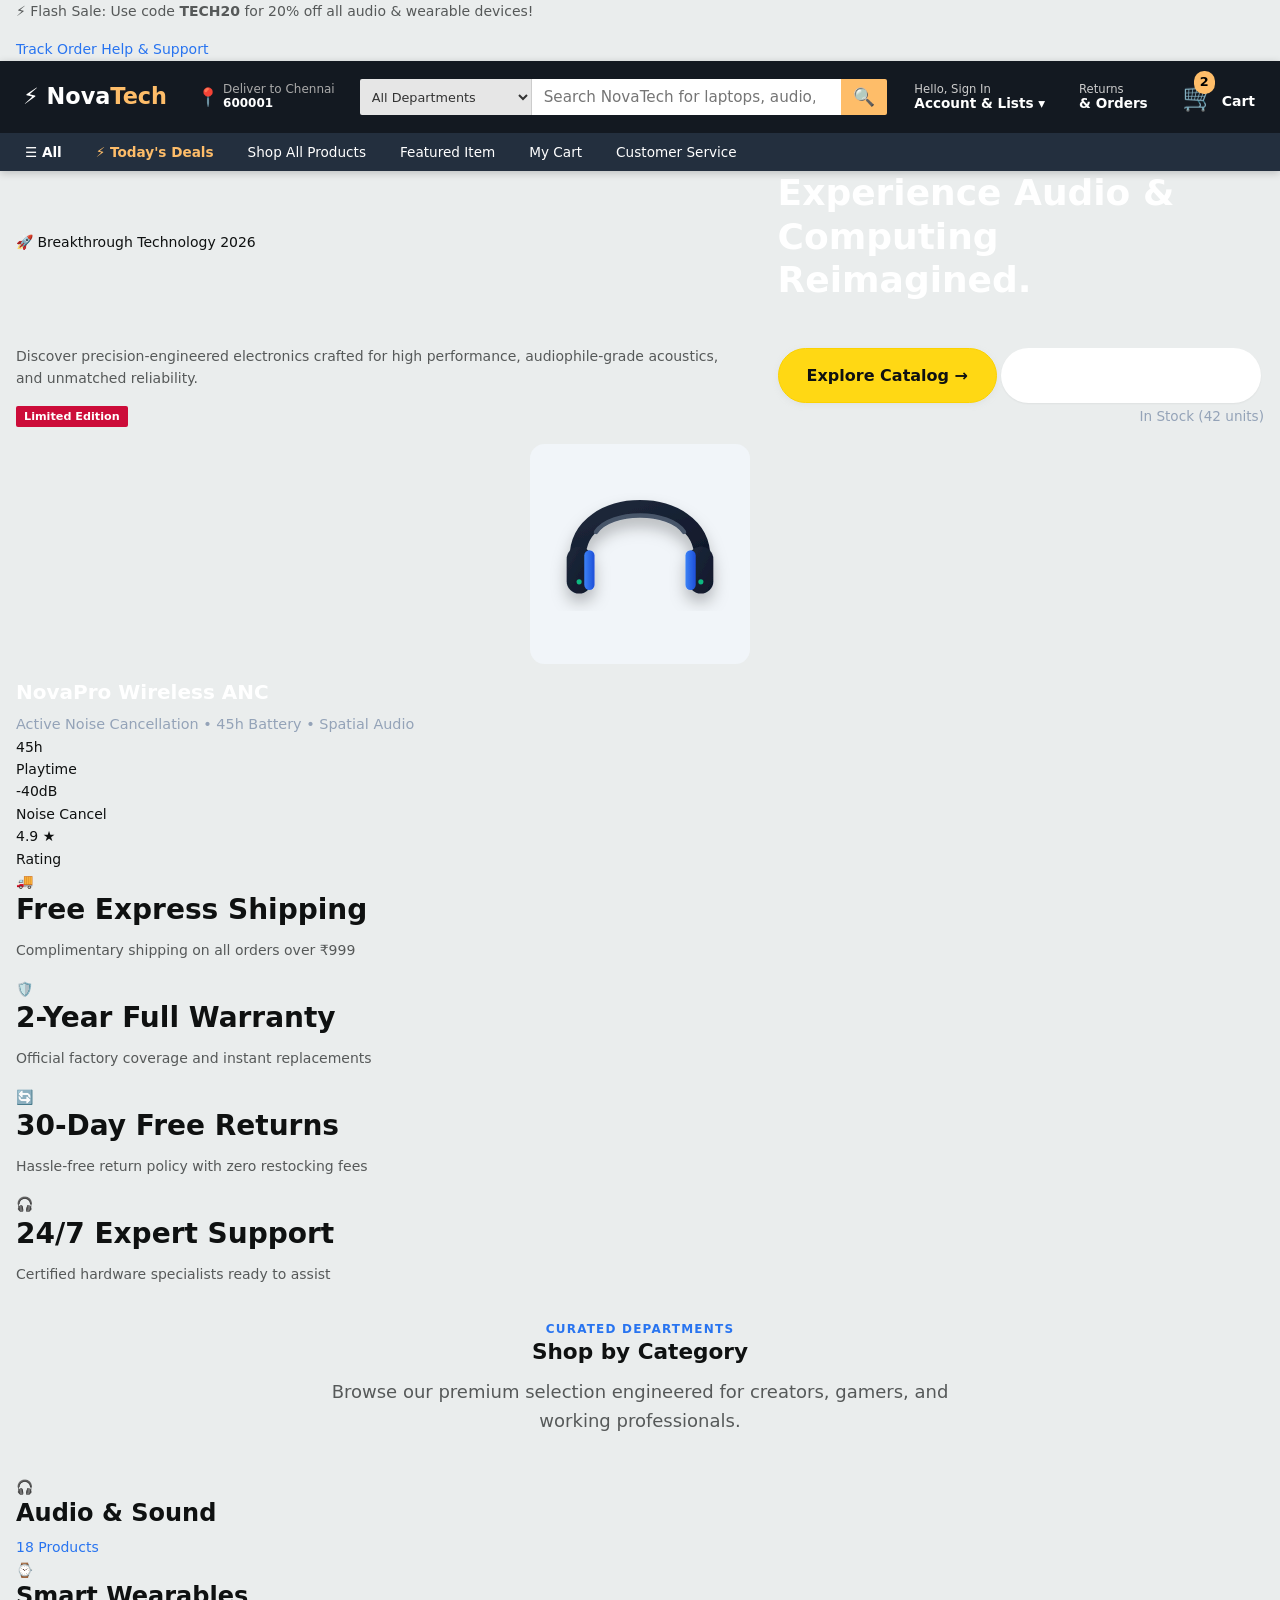
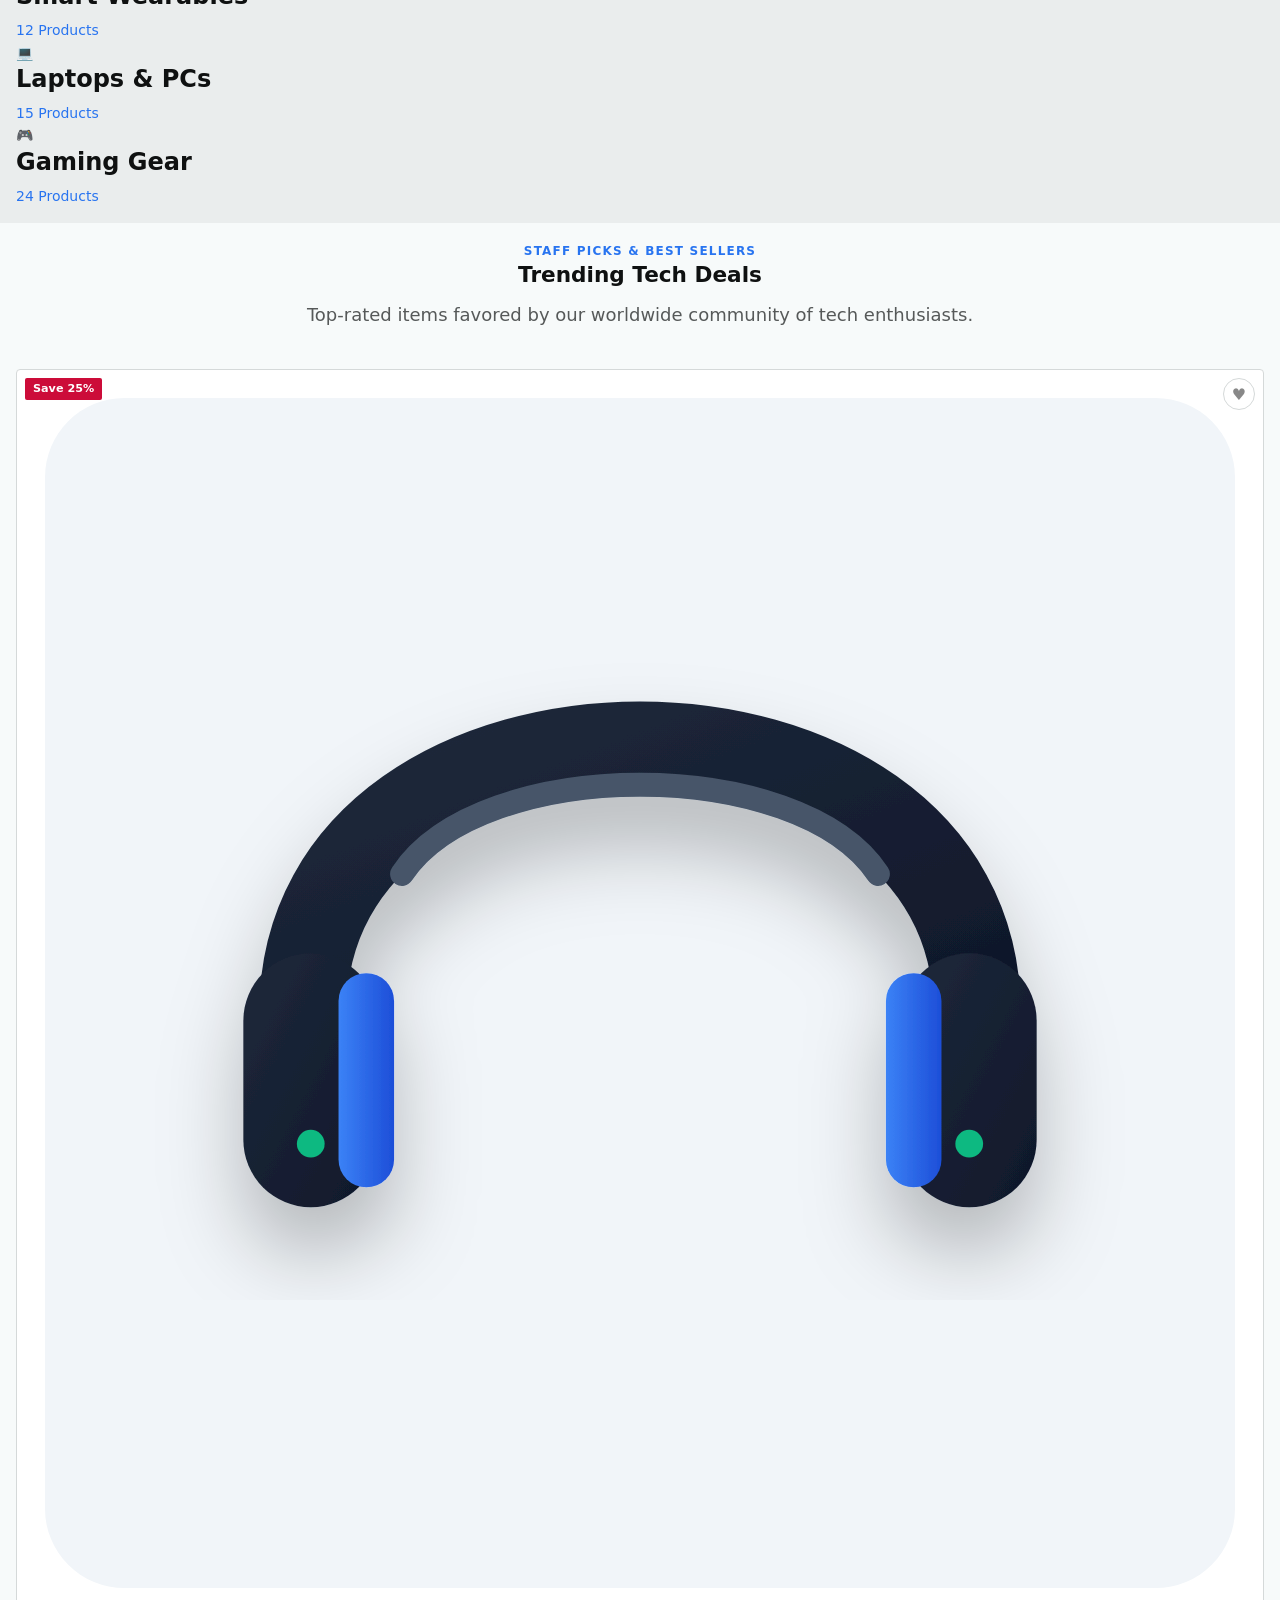
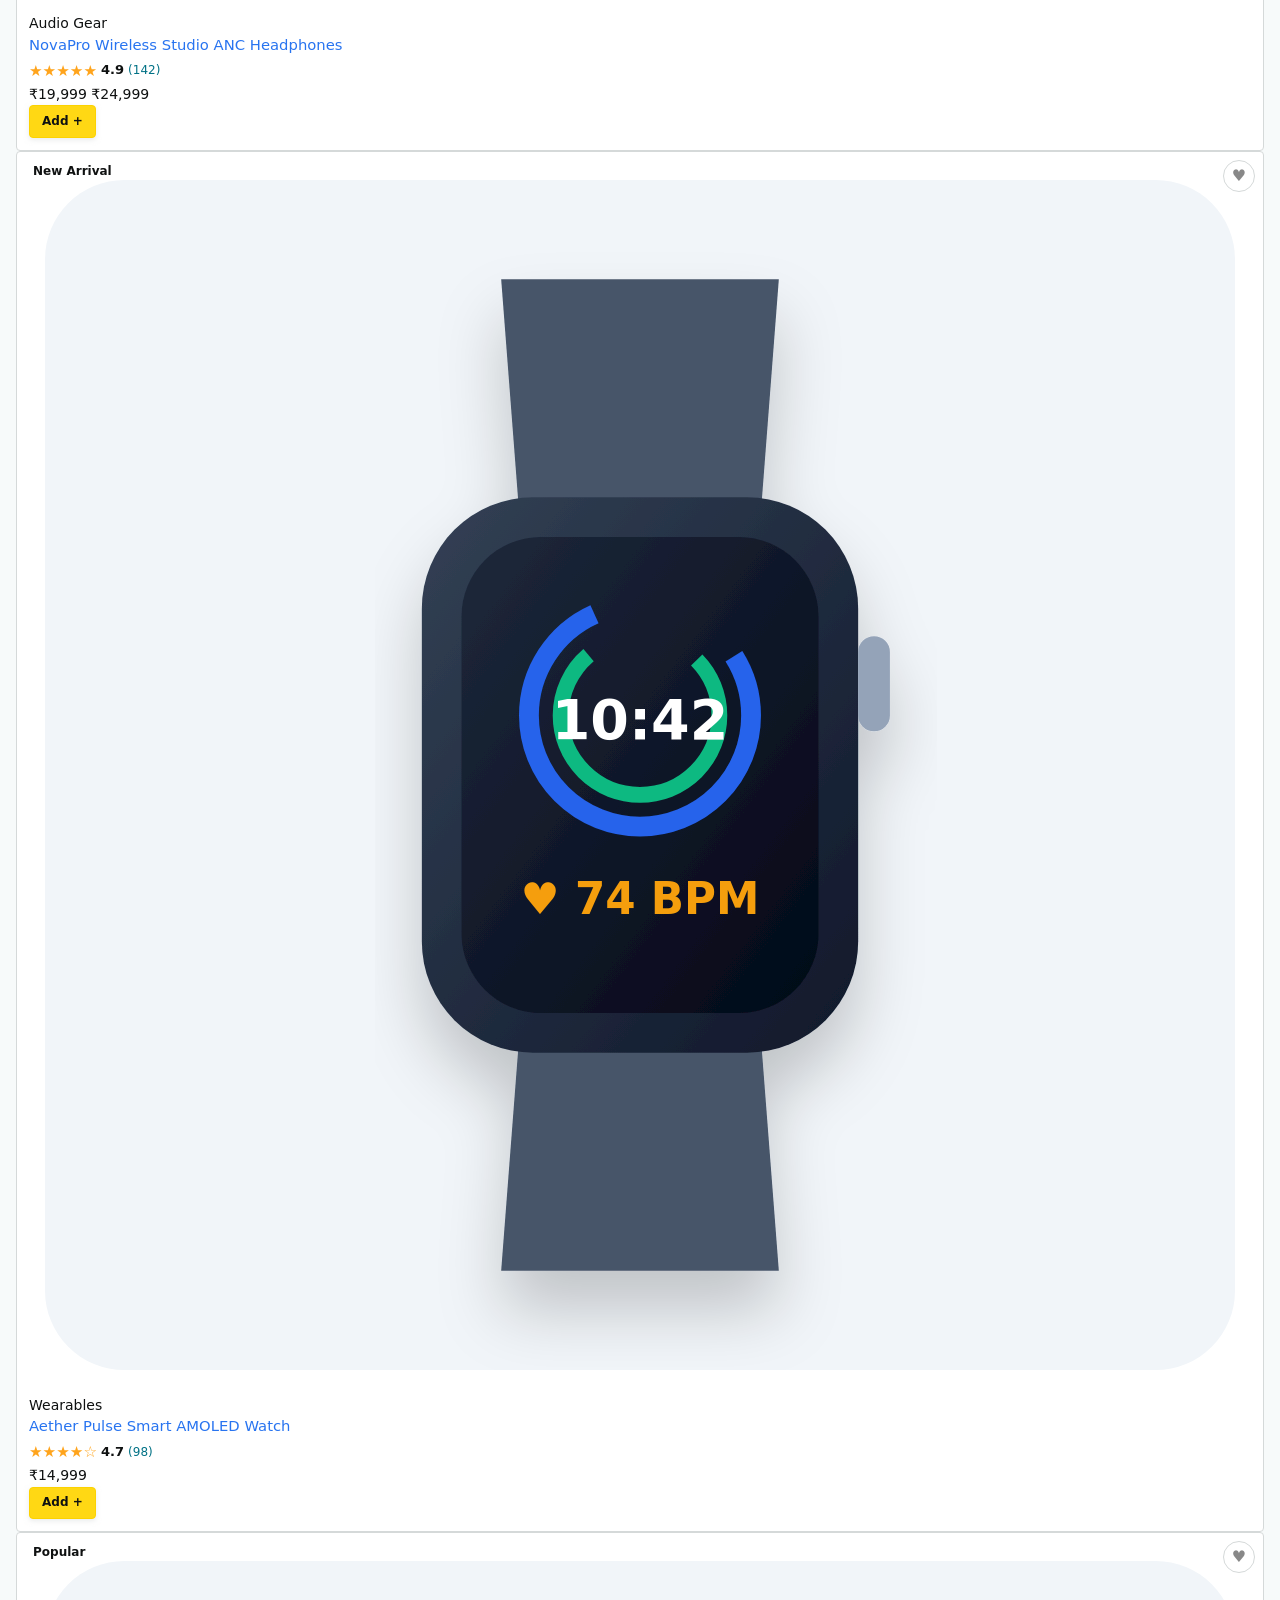
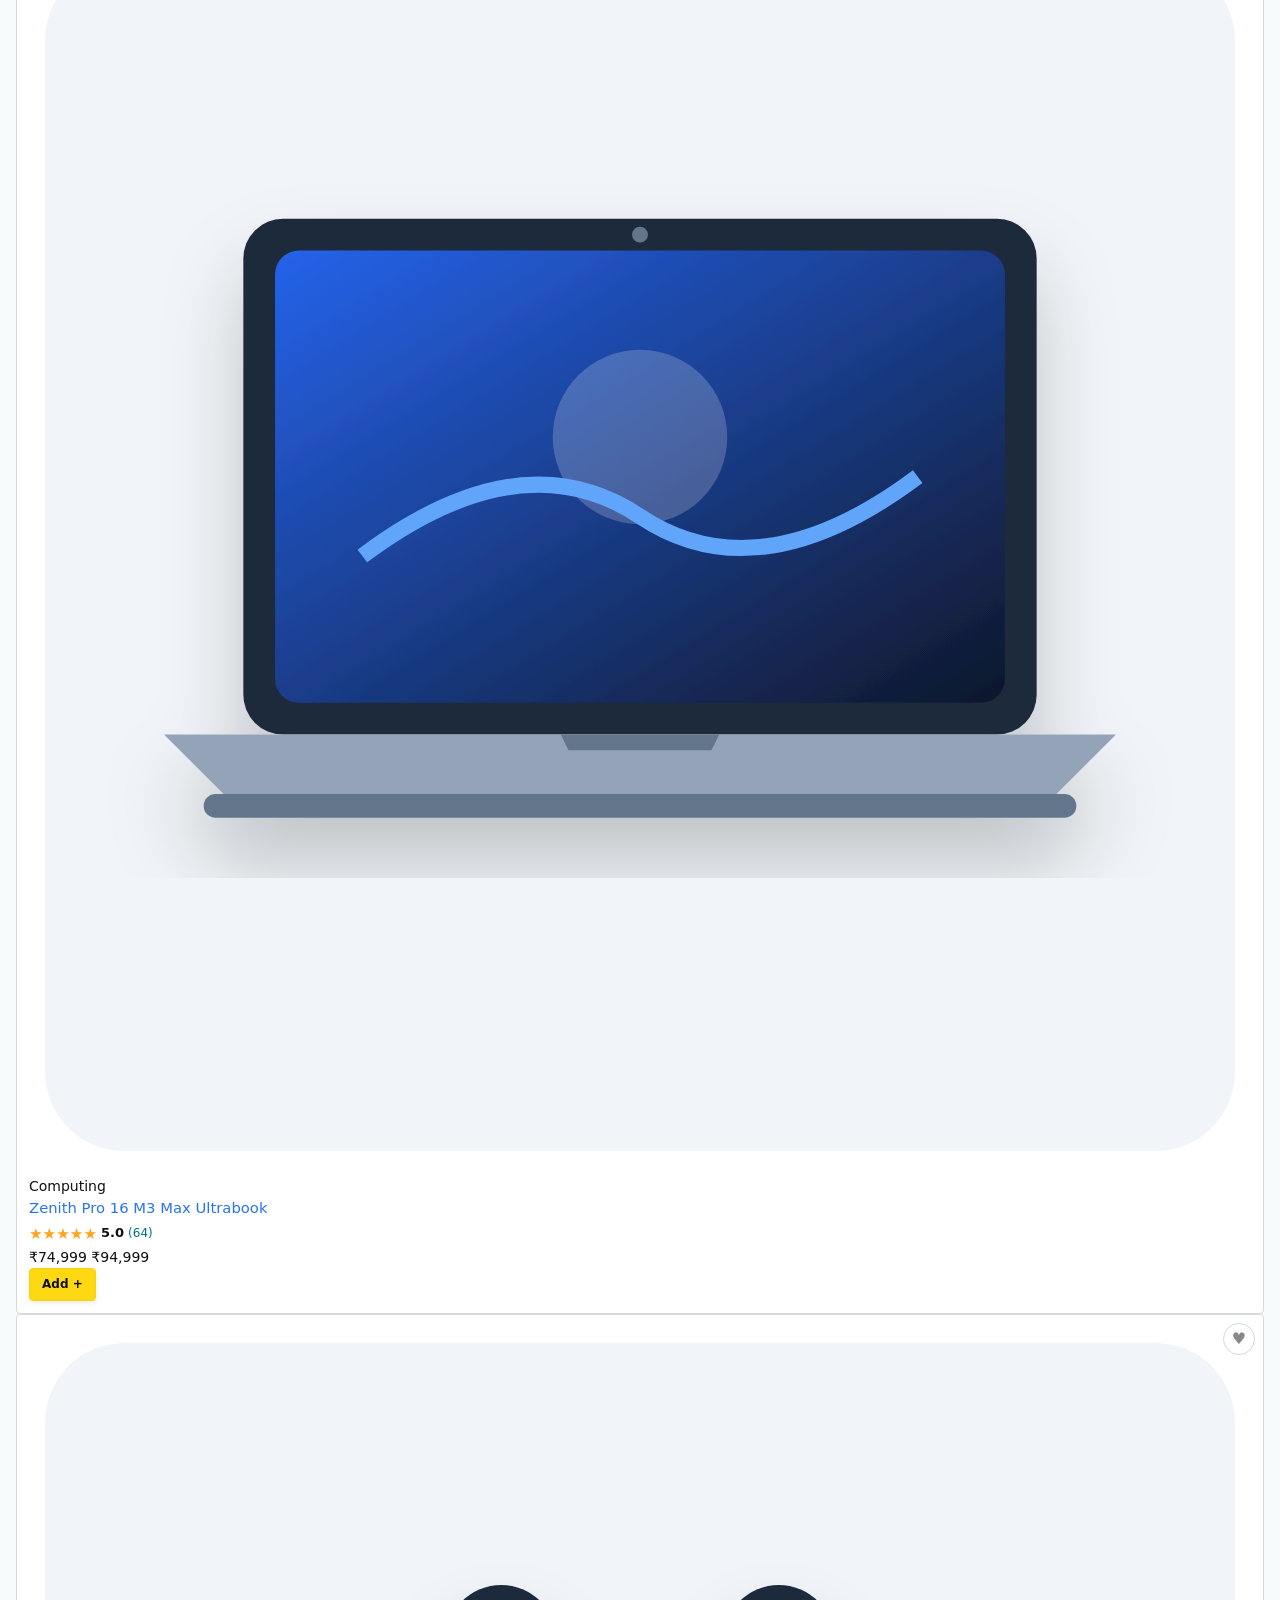
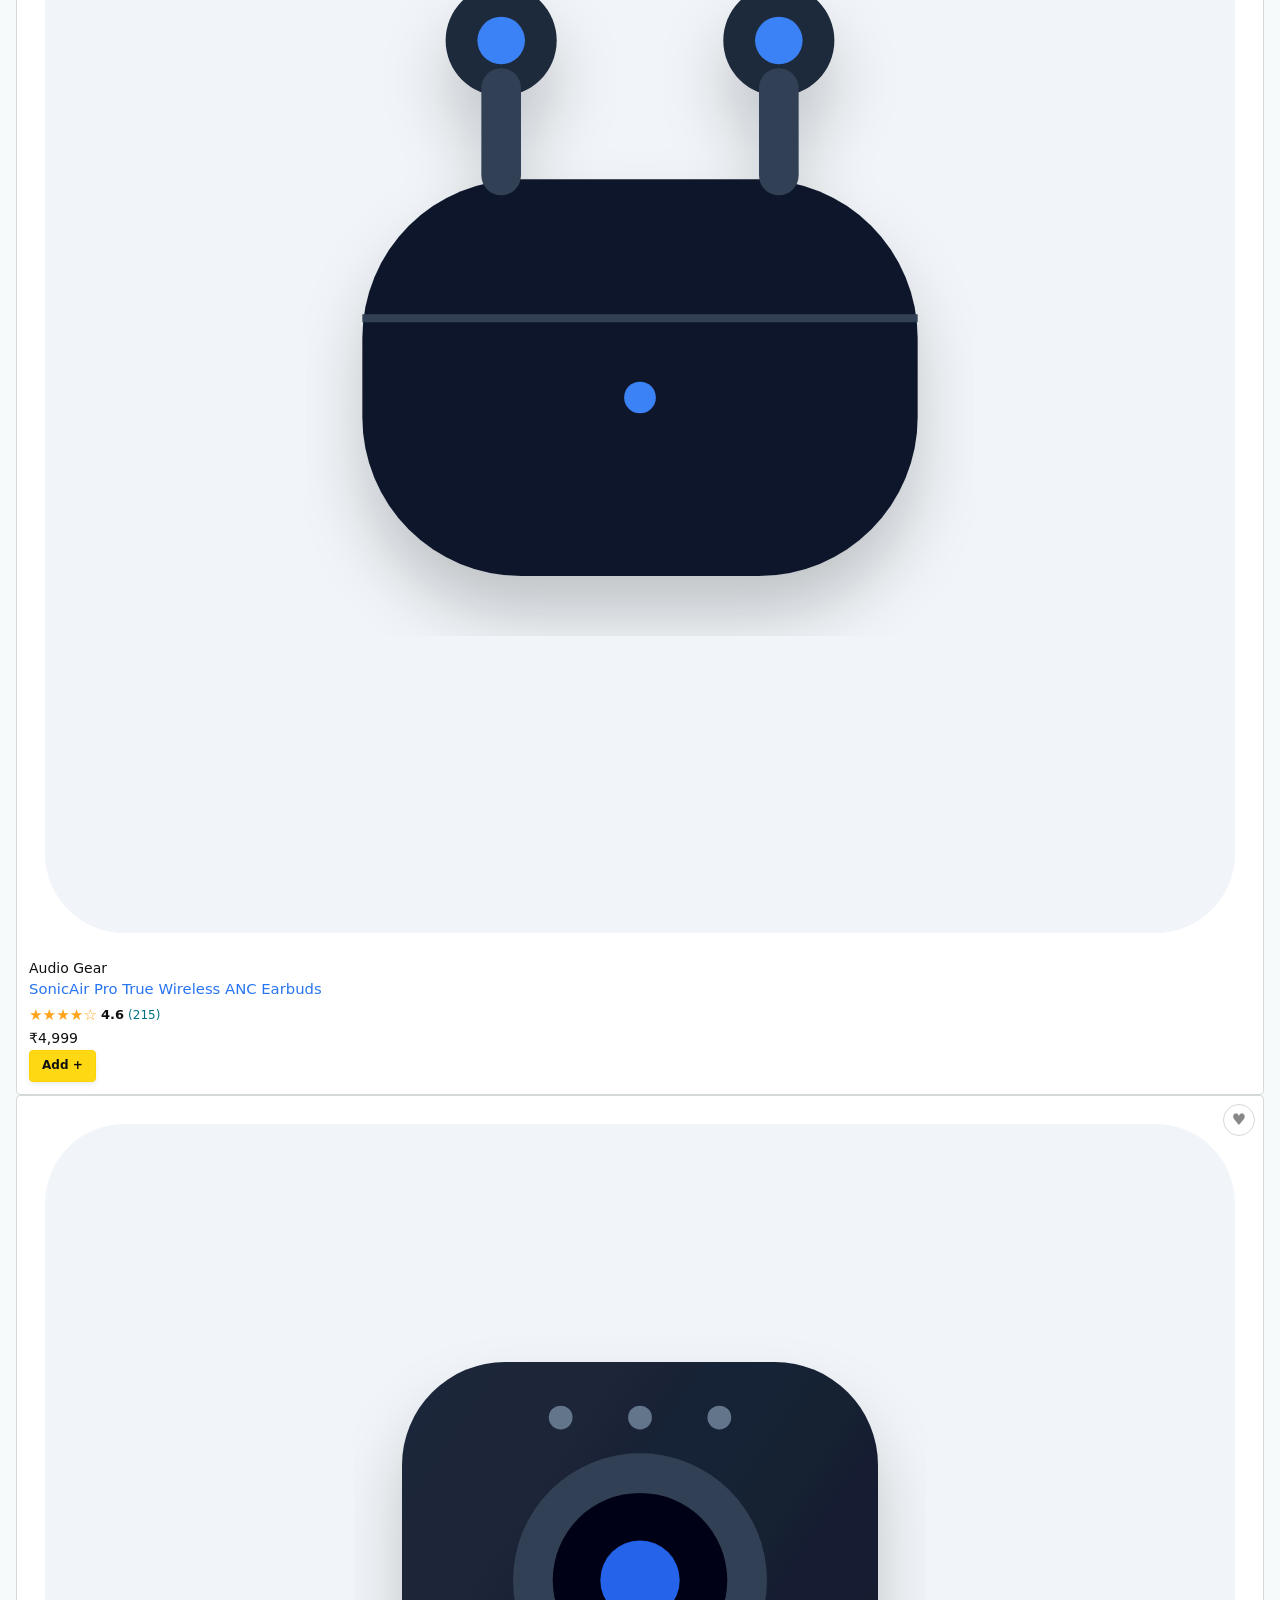
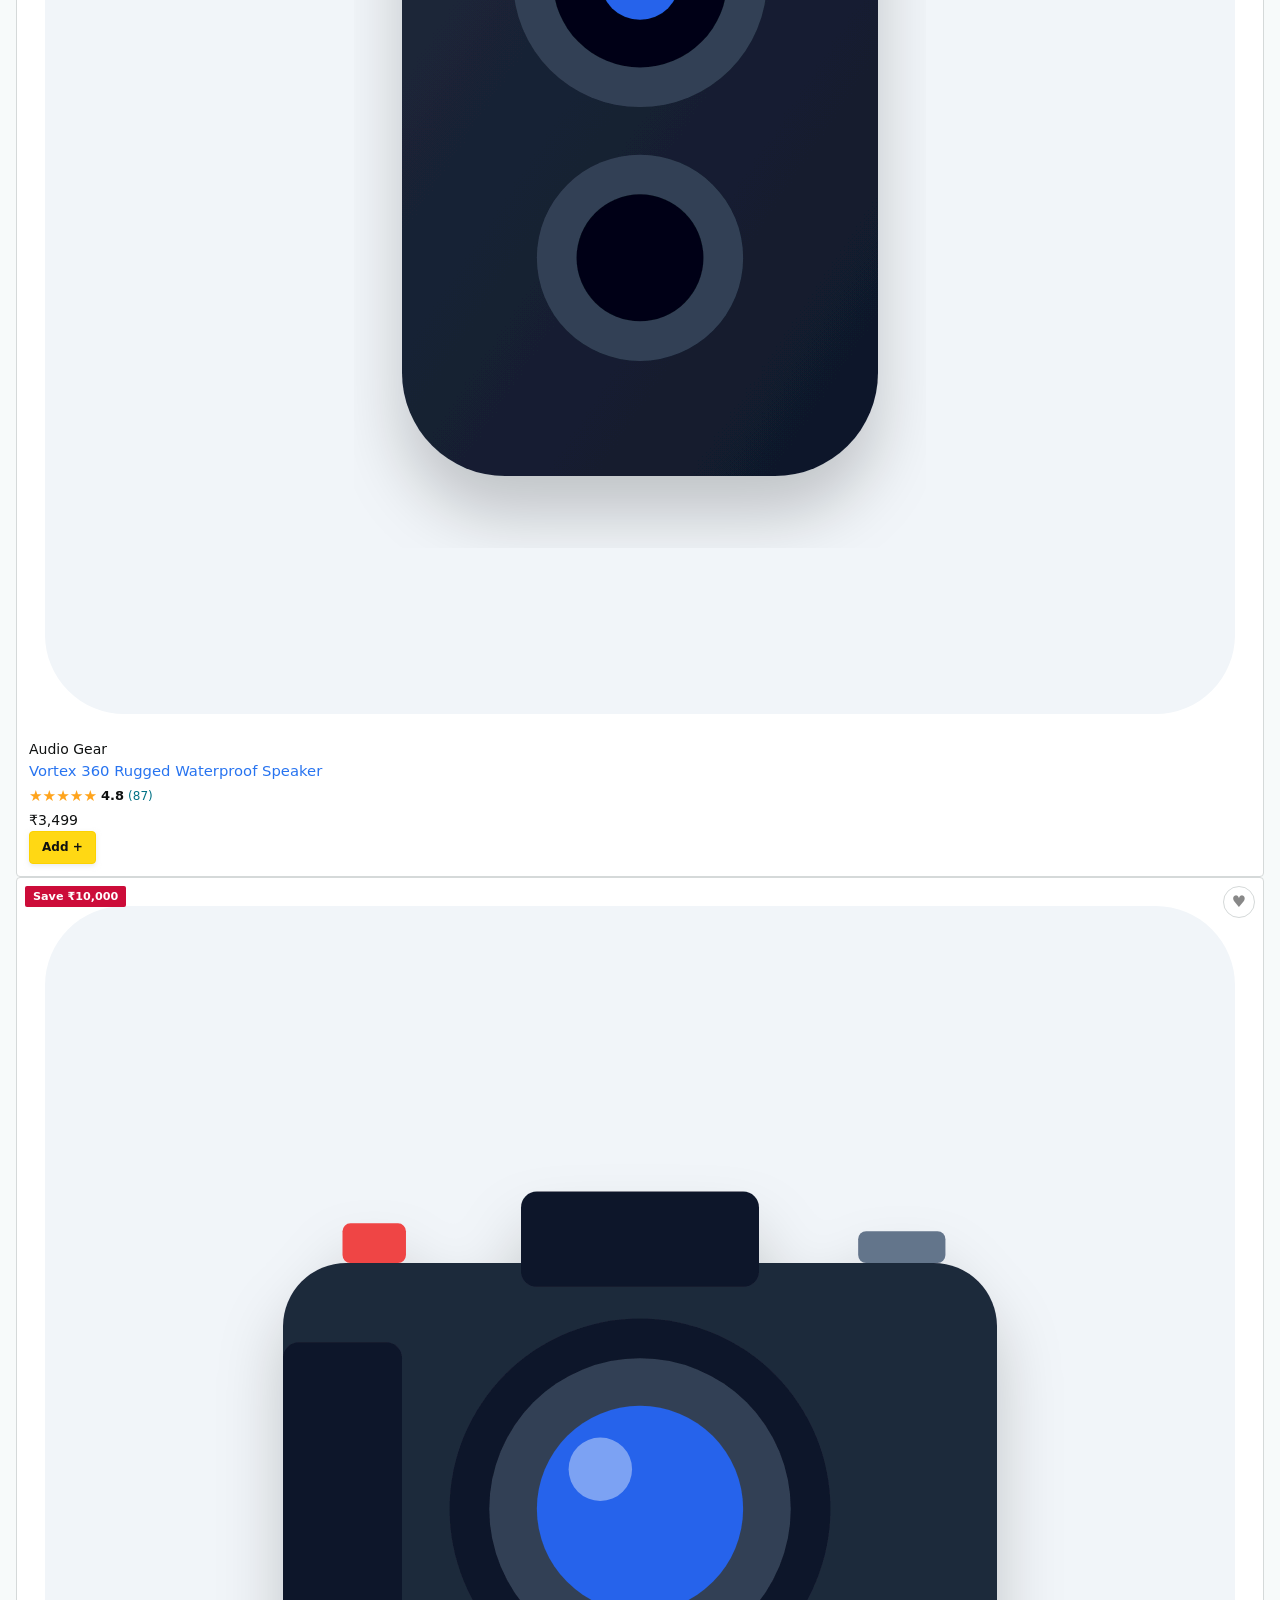
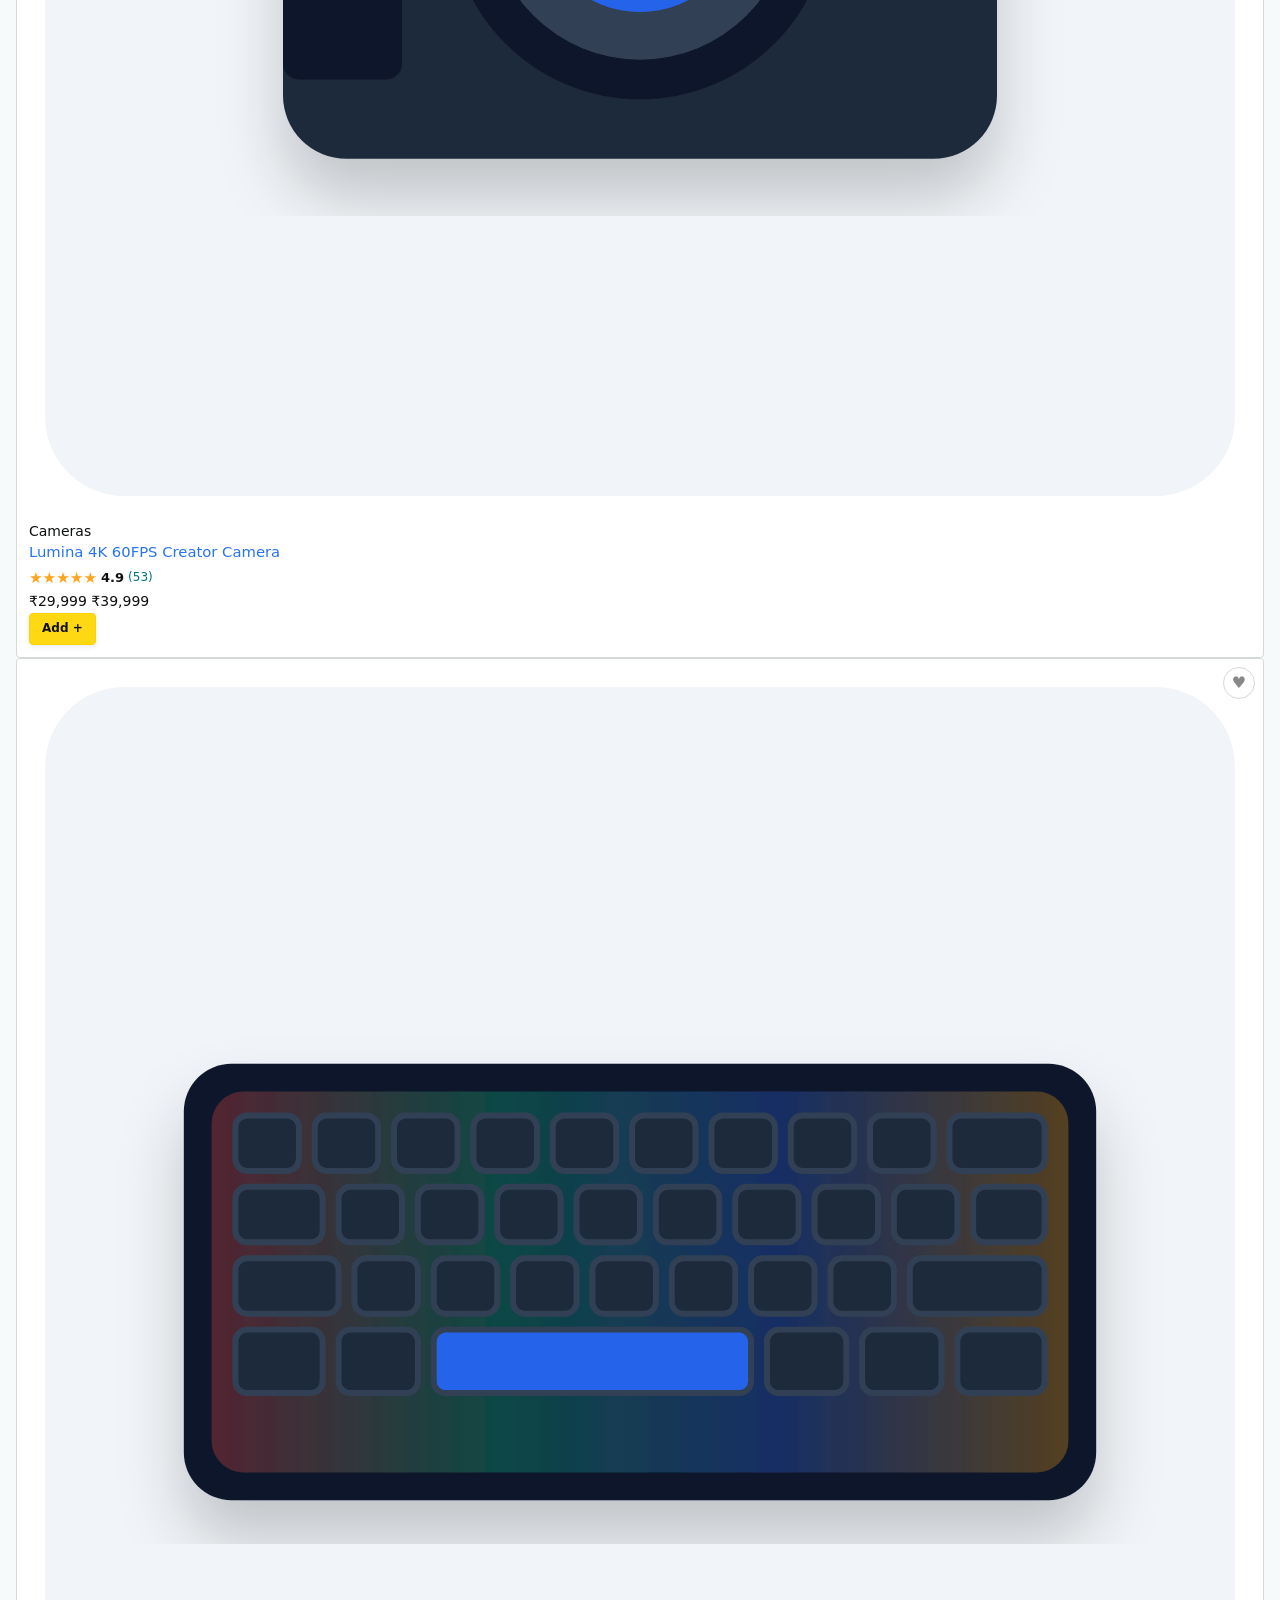
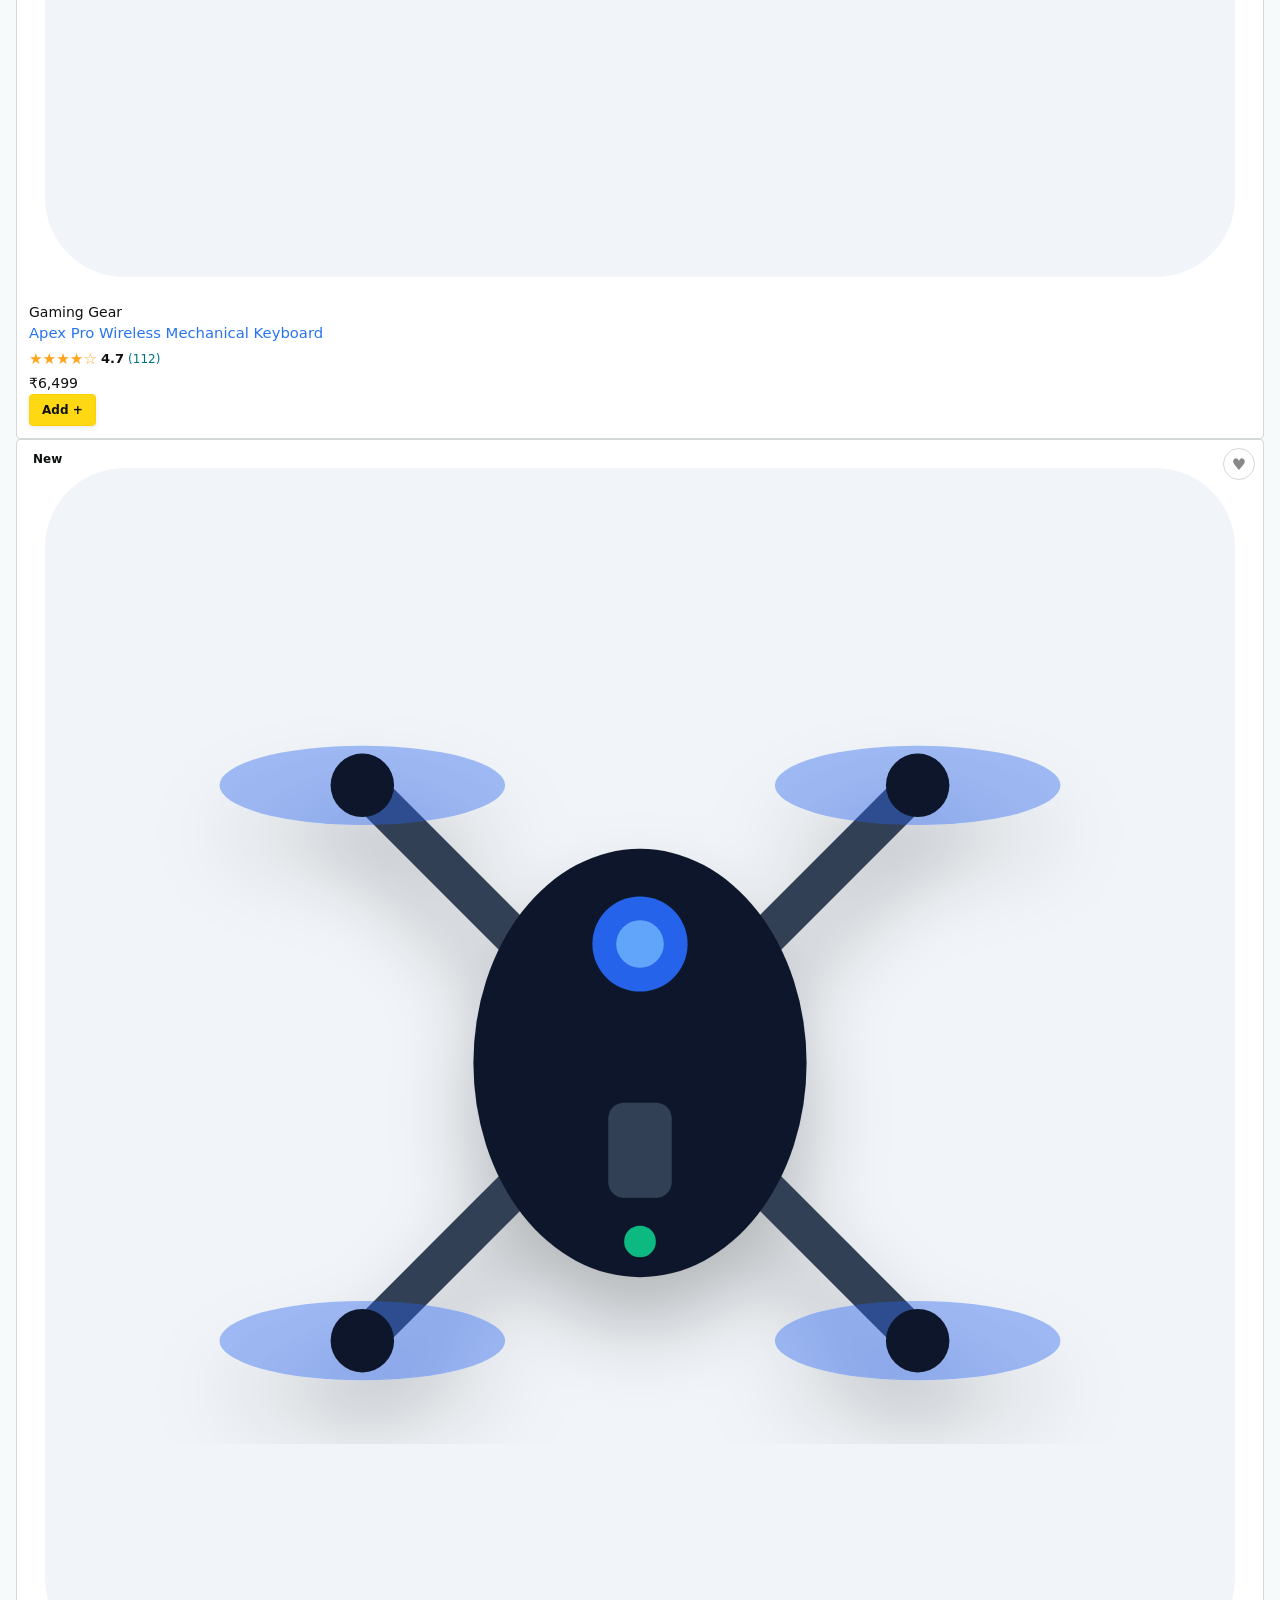
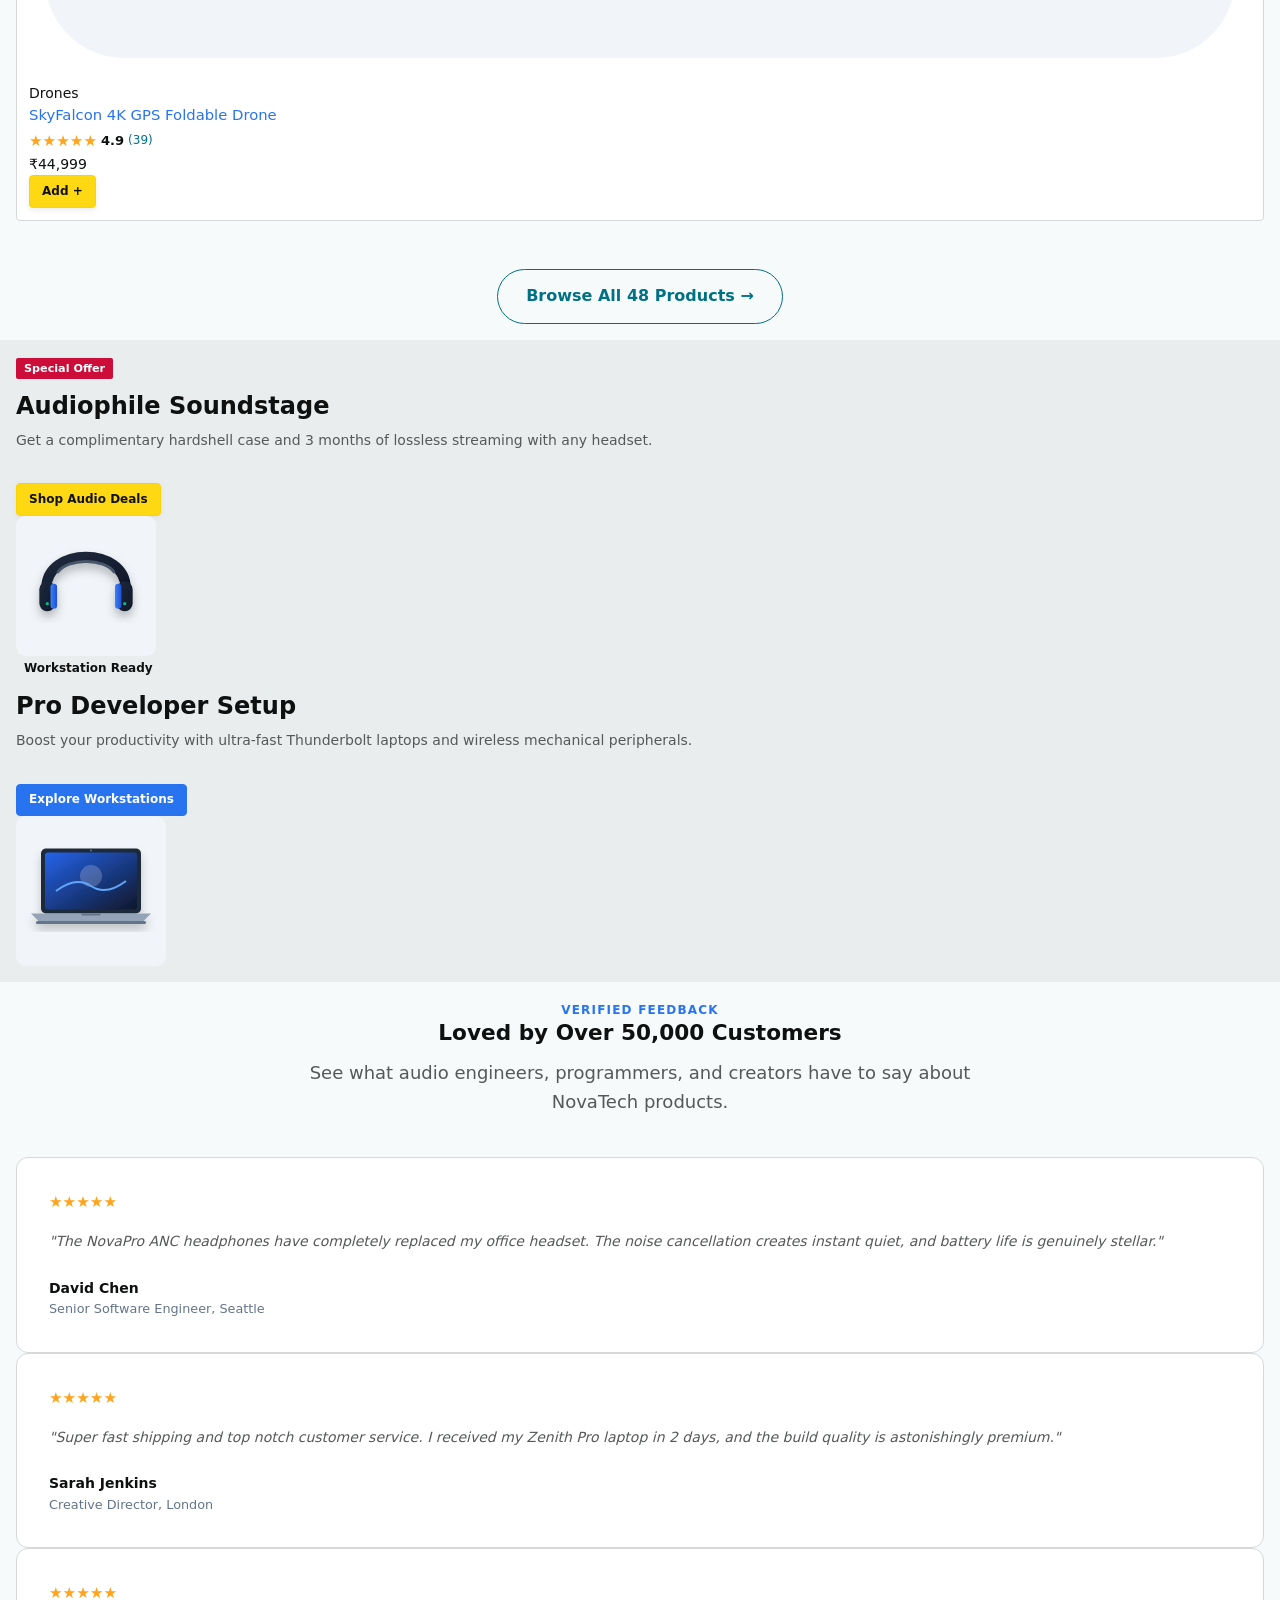
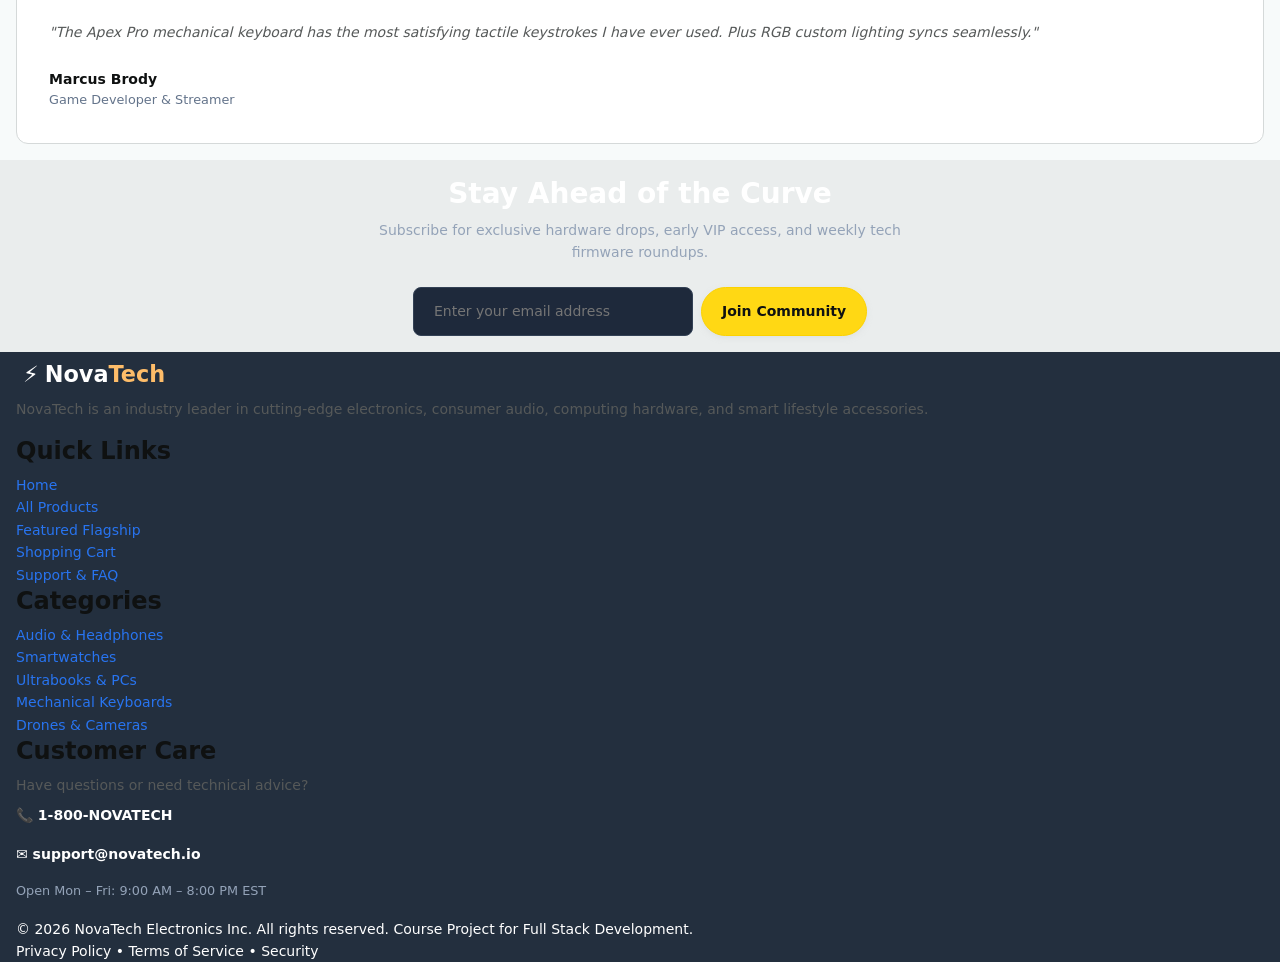
==== commit 0300fa3f: "feat(currency): update all prices, cart, and policies to INR (₹)" ====
--- a/index.html
+++ b/index.html
@@ -141,7 +141,7 @@
           <div class="feature-icon-wrap">🚚</div>
           <div>
             <h2 class="feature-title">Free Express Shipping</h2>
-            <p class="feature-desc">Complimentary shipping on all orders over $50</p>
+            <p class="feature-desc">Complimentary shipping on all orders over ₹999</p>
           </div>
         </div>
 
@@ -235,8 +235,8 @@
               </div>
               <div class="product-card-footer">
                 <div class="product-price-wrap">
-                  <span class="product-current-price">$249.00</span>
-                  <span class="product-original-price">$329.00</span>
+                  <span class="product-current-price">₹19,999</span>
+                  <span class="product-original-price">₹24,999</span>
                 </div>
                 <button class="btn btn-sm btn-primary add-to-cart-btn" data-name="NovaPro Wireless Headphones">Add +</button>
               </div>
@@ -260,7 +260,7 @@
               </div>
               <div class="product-card-footer">
                 <div class="product-price-wrap">
-                  <span class="product-current-price">$189.99</span>
+                  <span class="product-current-price">₹14,999</span>
                 </div>
                 <button class="btn btn-sm btn-primary add-to-cart-btn" data-name="Aether Pulse Smartwatch">Add +</button>
               </div>
@@ -284,8 +284,8 @@
               </div>
               <div class="product-card-footer">
                 <div class="product-price-wrap">
-                  <span class="product-current-price">$1,499.00</span>
-                  <span class="product-original-price">$1,699.00</span>
+                  <span class="product-current-price">₹74,999</span>
+                  <span class="product-original-price">₹94,999</span>
                 </div>
                 <button class="btn btn-sm btn-primary add-to-cart-btn" data-name="Zenith Pro 16 Ultrabook">Add +</button>
               </div>
@@ -308,7 +308,7 @@
               </div>
               <div class="product-card-footer">
                 <div class="product-price-wrap">
-                  <span class="product-current-price">$129.00</span>
+                  <span class="product-current-price">₹4,999</span>
                 </div>
                 <button class="btn btn-sm btn-primary add-to-cart-btn" data-name="SonicAir Pro Earbuds">Add +</button>
               </div>
@@ -331,7 +331,7 @@
               </div>
               <div class="product-card-footer">
                 <div class="product-price-wrap">
-                  <span class="product-current-price">$99.00</span>
+                  <span class="product-current-price">₹3,499</span>
                 </div>
                 <button class="btn btn-sm btn-primary add-to-cart-btn" data-name="Vortex 360 Speaker">Add +</button>
               </div>
@@ -340,7 +340,7 @@
 
           <!-- Product Card 6 -->
           <article class="product-card">
-            <span class="badge badge-sale product-card-badge">Save $100</span>
+            <span class="badge badge-sale product-card-badge">Save ₹10,000</span>
             <button class="product-card-wishlist" aria-label="Save to wishlist">♥</button>
             <div class="product-card-img-wrap">
               <img src="assets/images/camera.svg" alt="Lumina 4K Vlogging Mirrorless Camera" class="product-card-img">
@@ -355,8 +355,8 @@
               </div>
               <div class="product-card-footer">
                 <div class="product-price-wrap">
-                  <span class="product-current-price">$699.00</span>
-                  <span class="product-original-price">$799.00</span>
+                  <span class="product-current-price">₹29,999</span>
+                  <span class="product-original-price">₹39,999</span>
                 </div>
                 <button class="btn btn-sm btn-primary add-to-cart-btn" data-name="Lumina 4K Camera">Add +</button>
               </div>
@@ -379,7 +379,7 @@
               </div>
               <div class="product-card-footer">
                 <div class="product-price-wrap">
-                  <span class="product-current-price">$149.99</span>
+                  <span class="product-current-price">₹6,499</span>
                 </div>
                 <button class="btn btn-sm btn-primary add-to-cart-btn" data-name="Apex Pro Keyboard">Add +</button>
               </div>
@@ -403,7 +403,7 @@
               </div>
               <div class="product-card-footer">
                 <div class="product-price-wrap">
-                  <span class="product-current-price">$459.00</span>
+                  <span class="product-current-price">₹44,999</span>
                 </div>
                 <button class="btn btn-sm btn-primary add-to-cart-btn" data-name="SkyFalcon 4K Drone">Add +</button>
               </div>
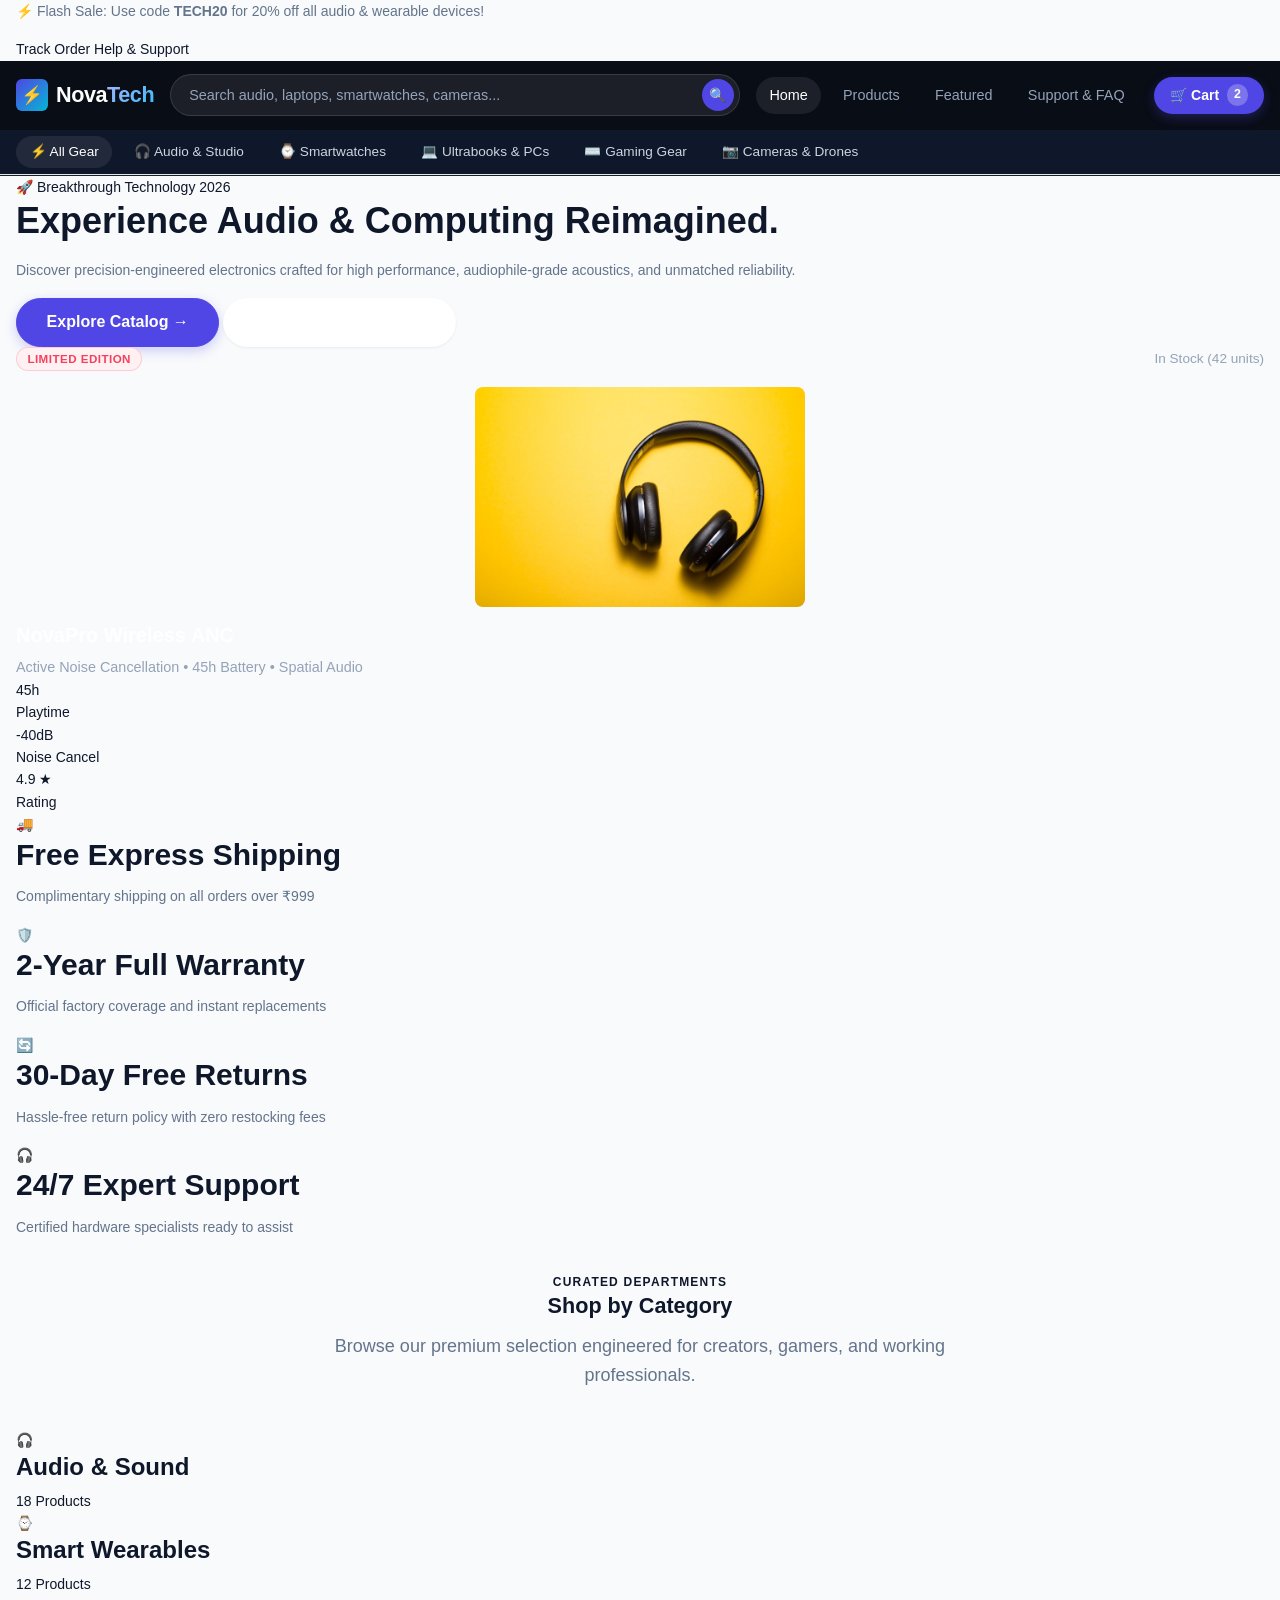
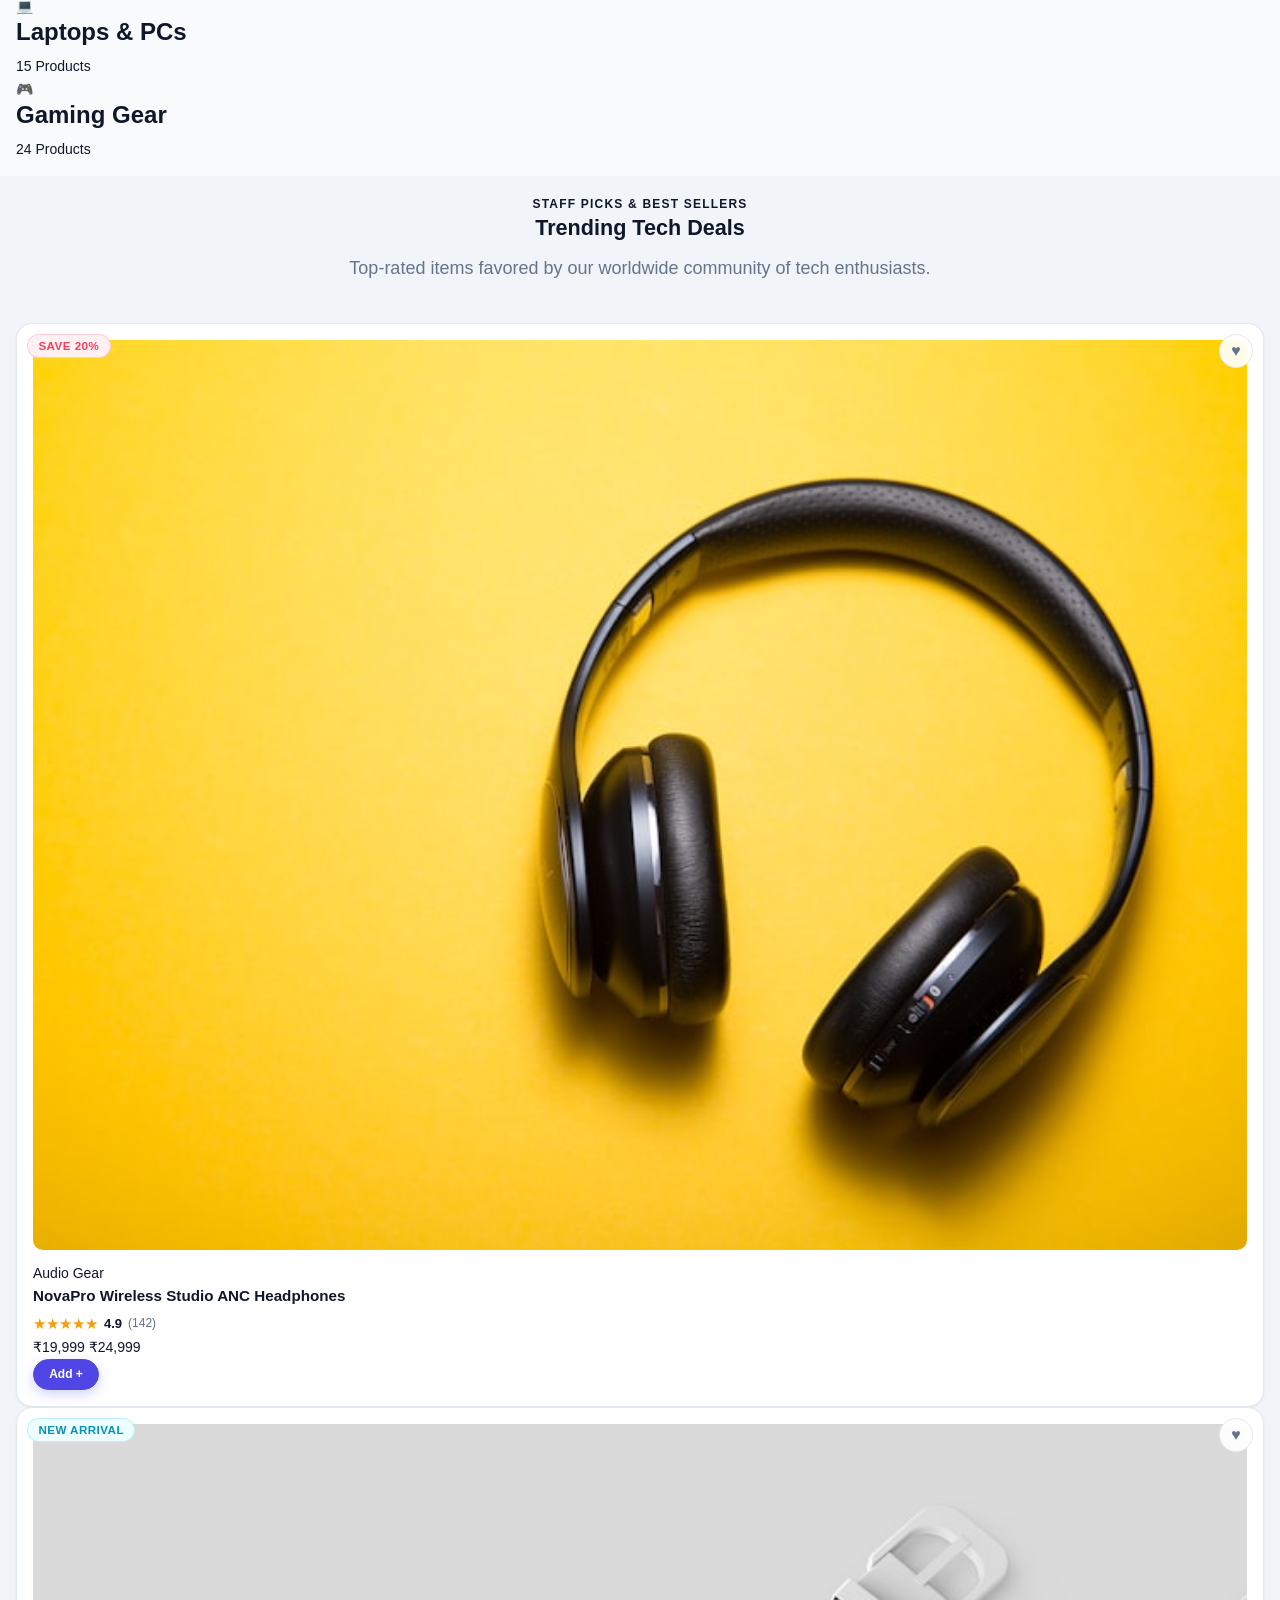
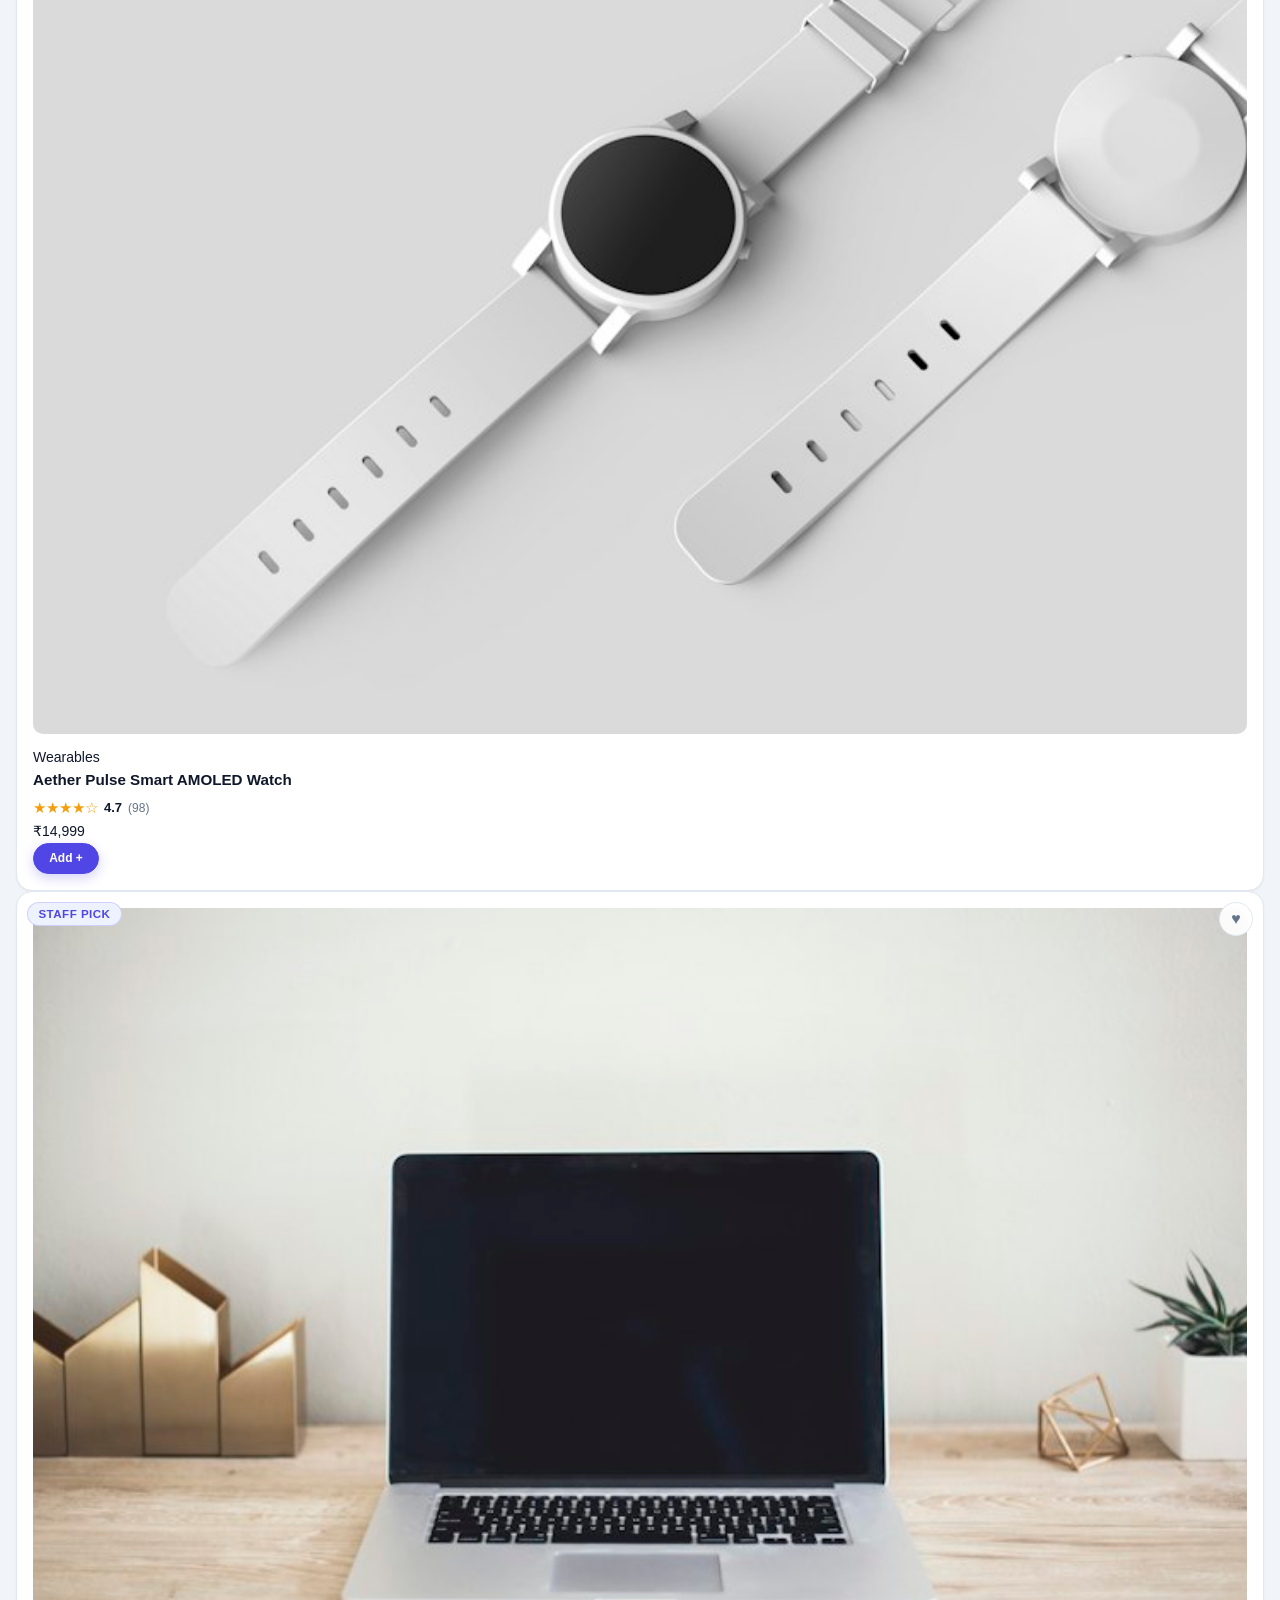
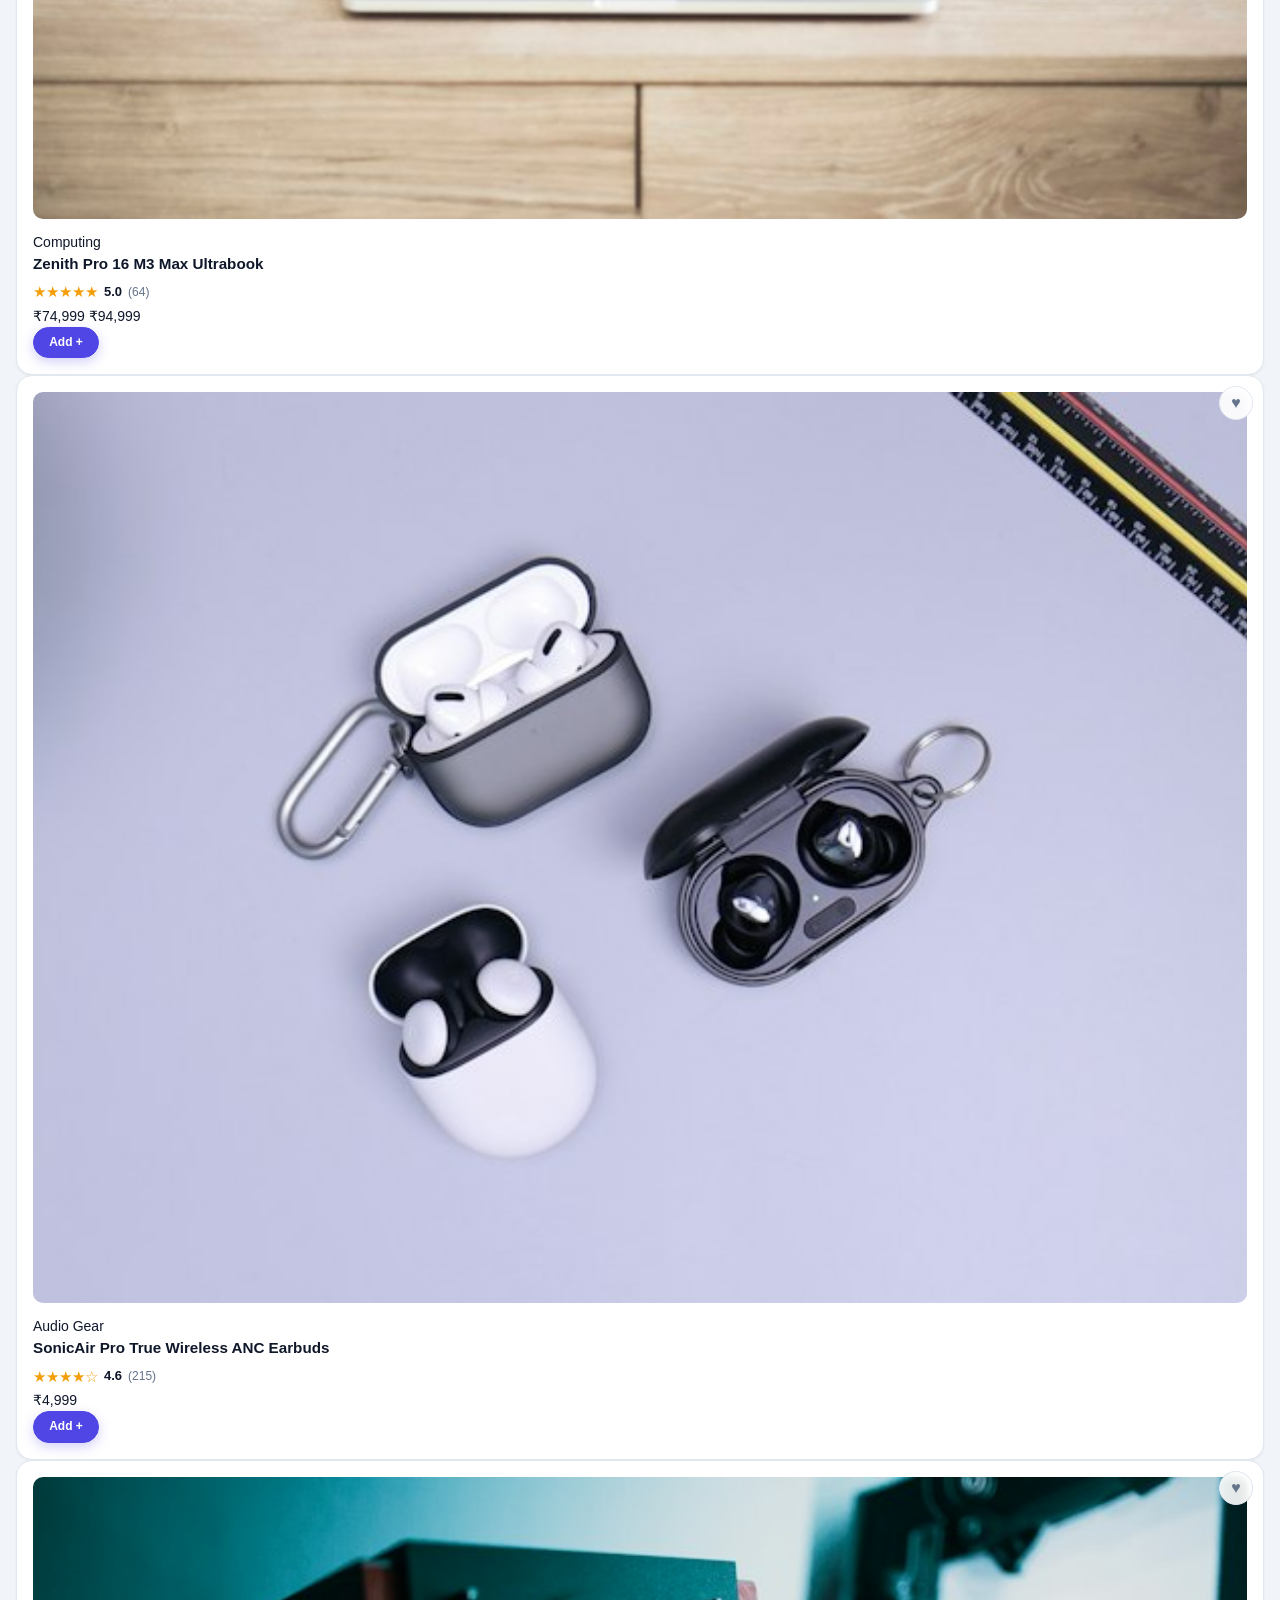
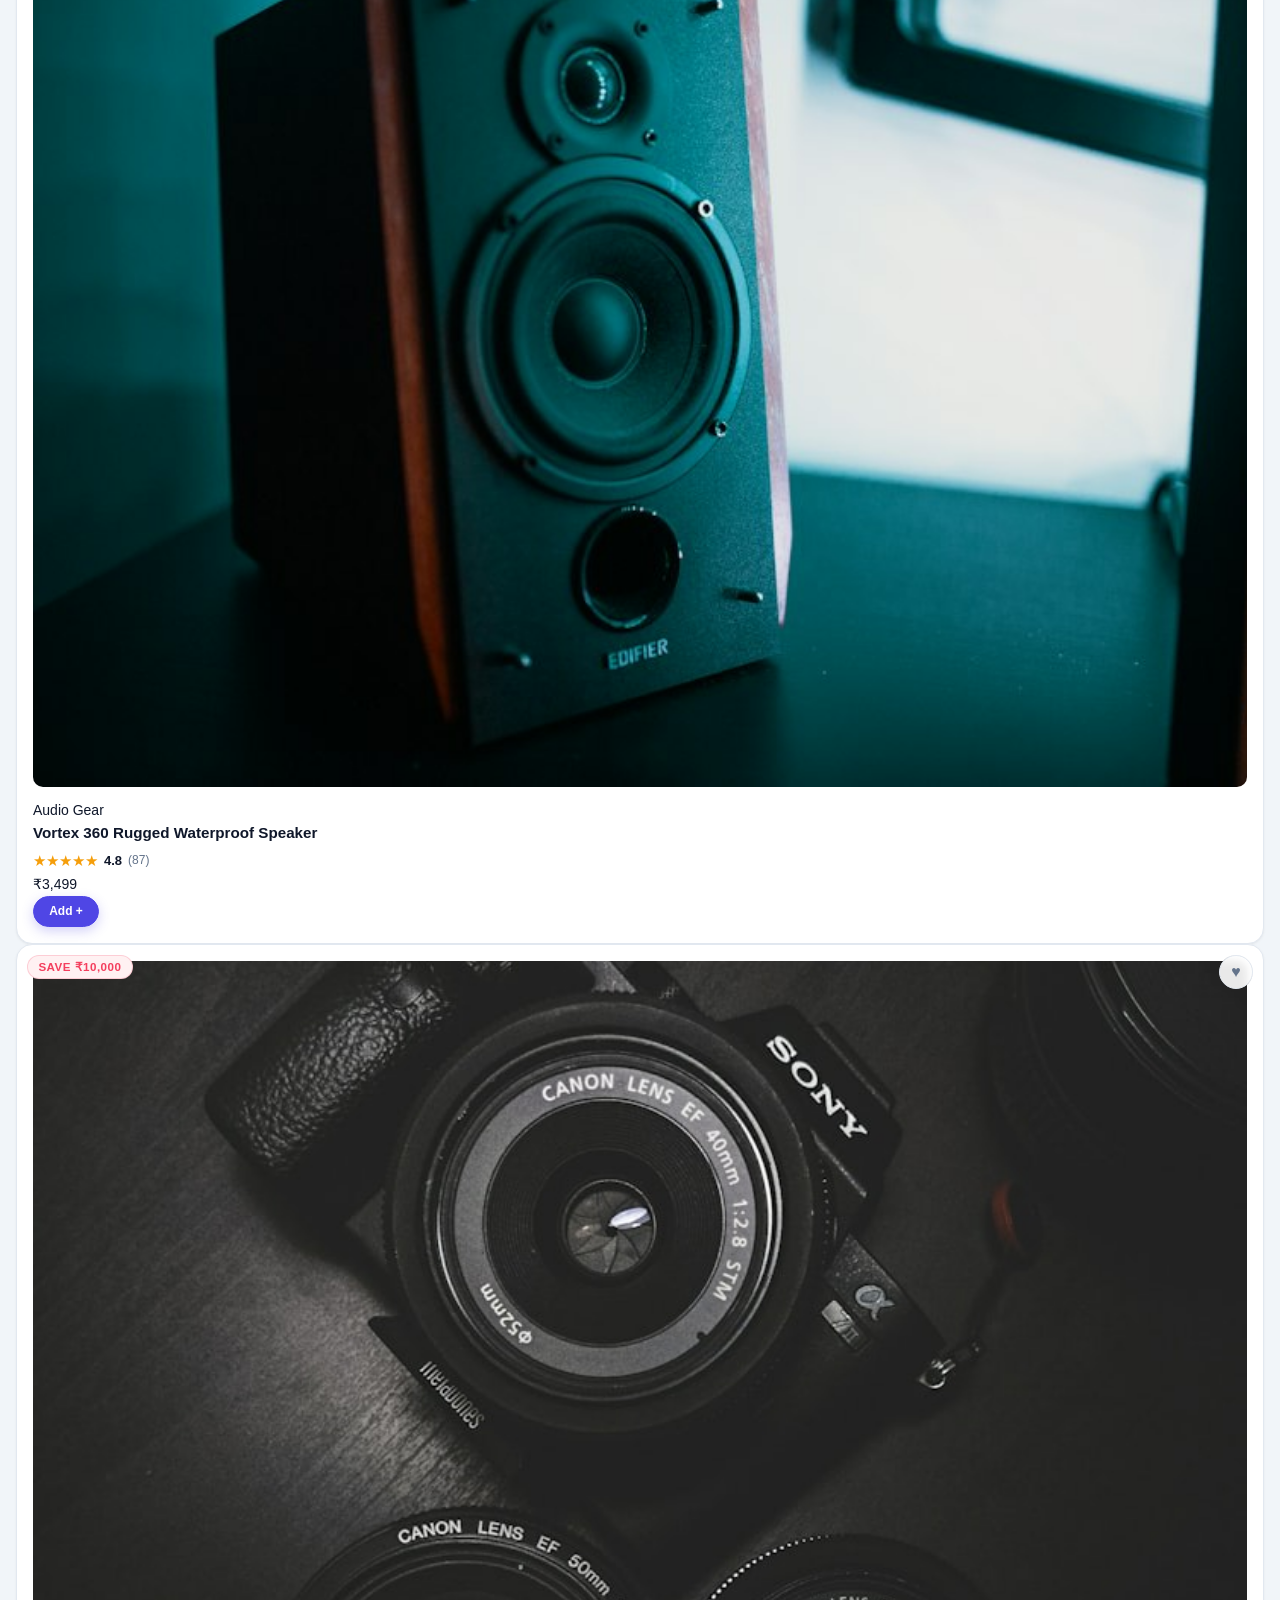
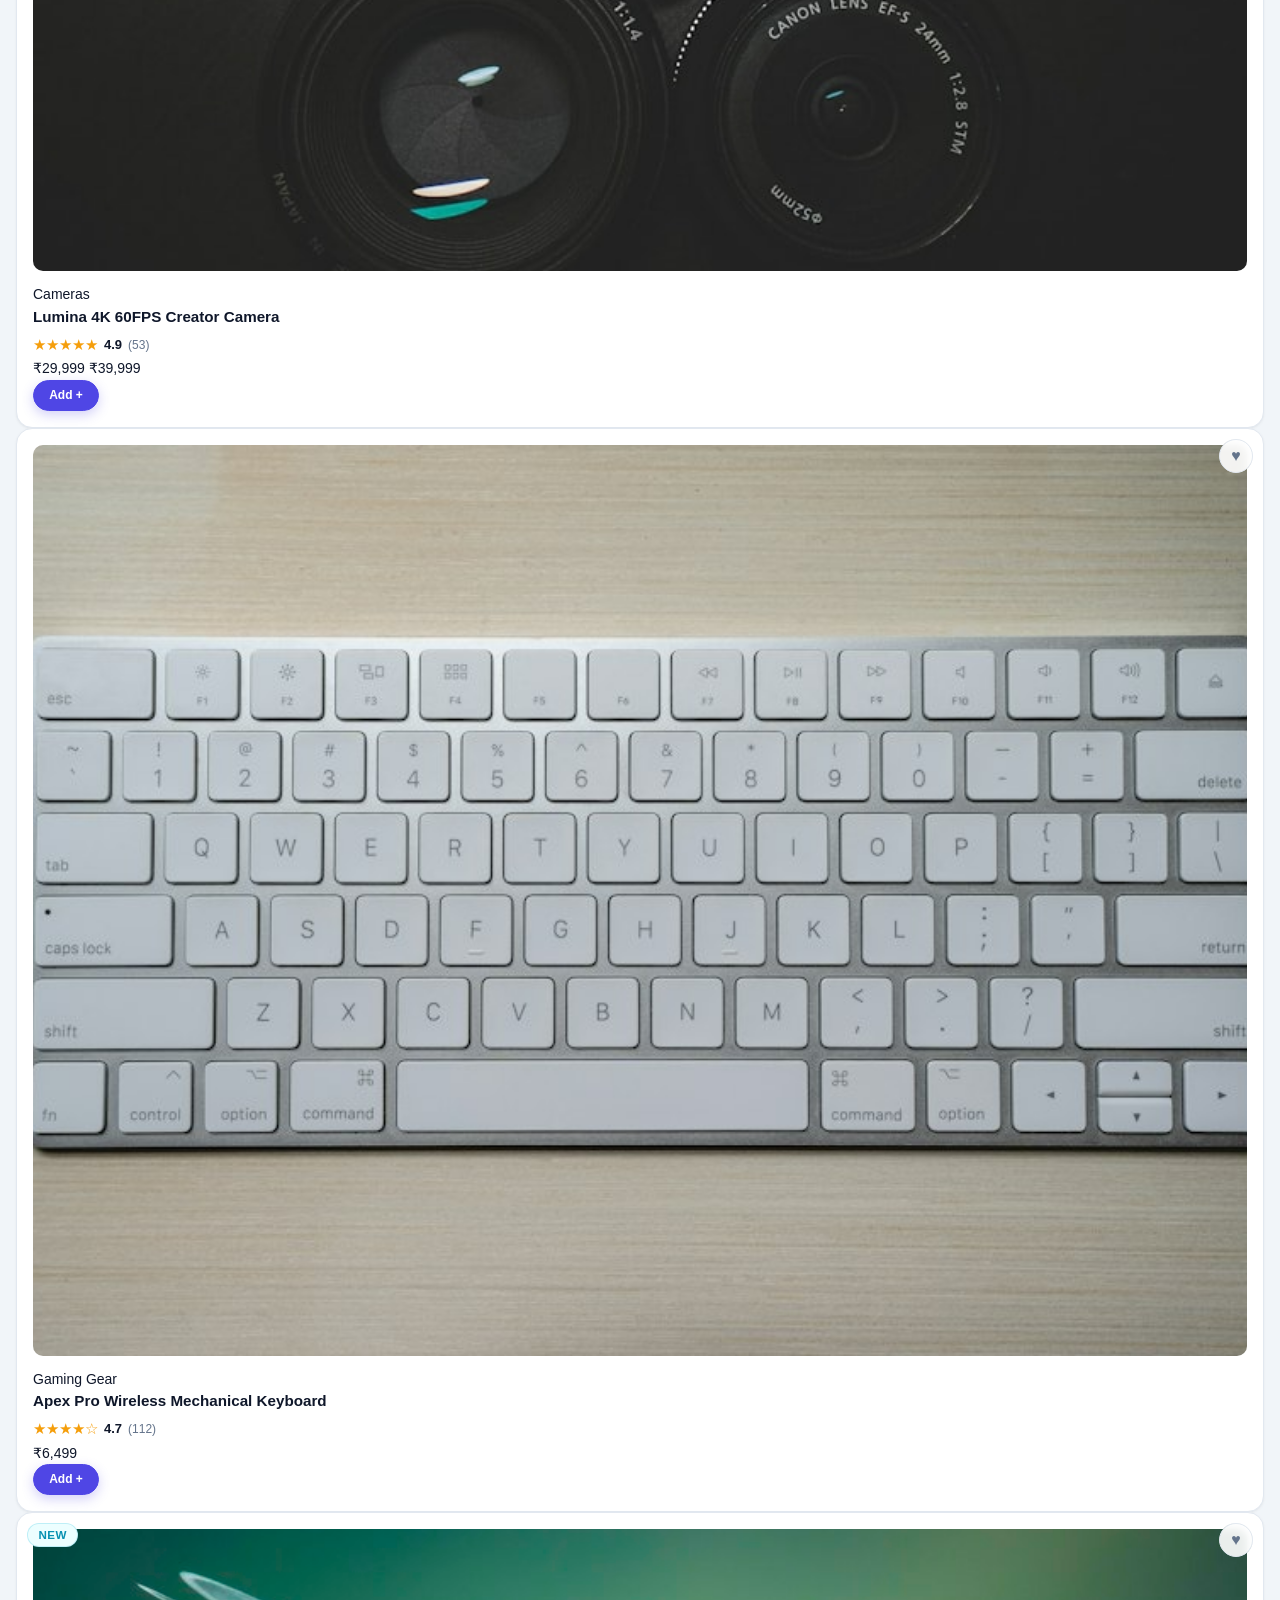
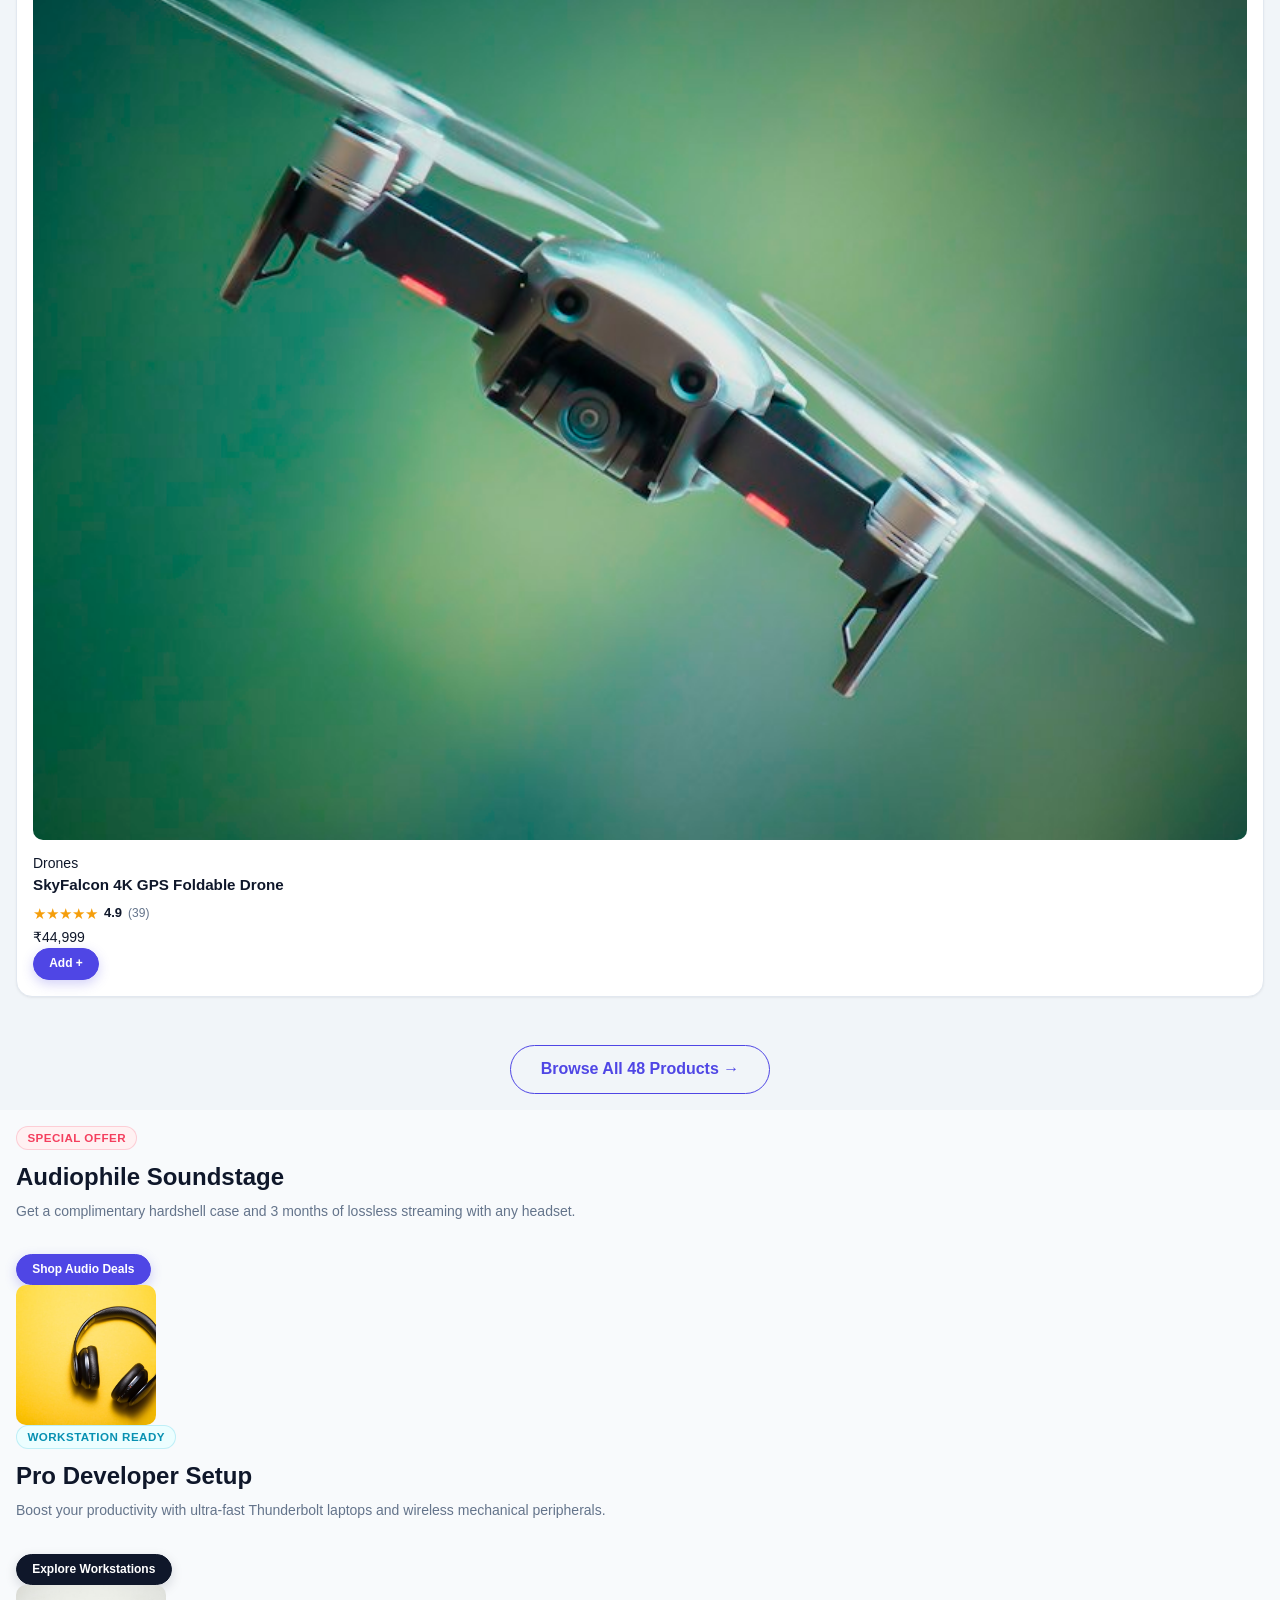
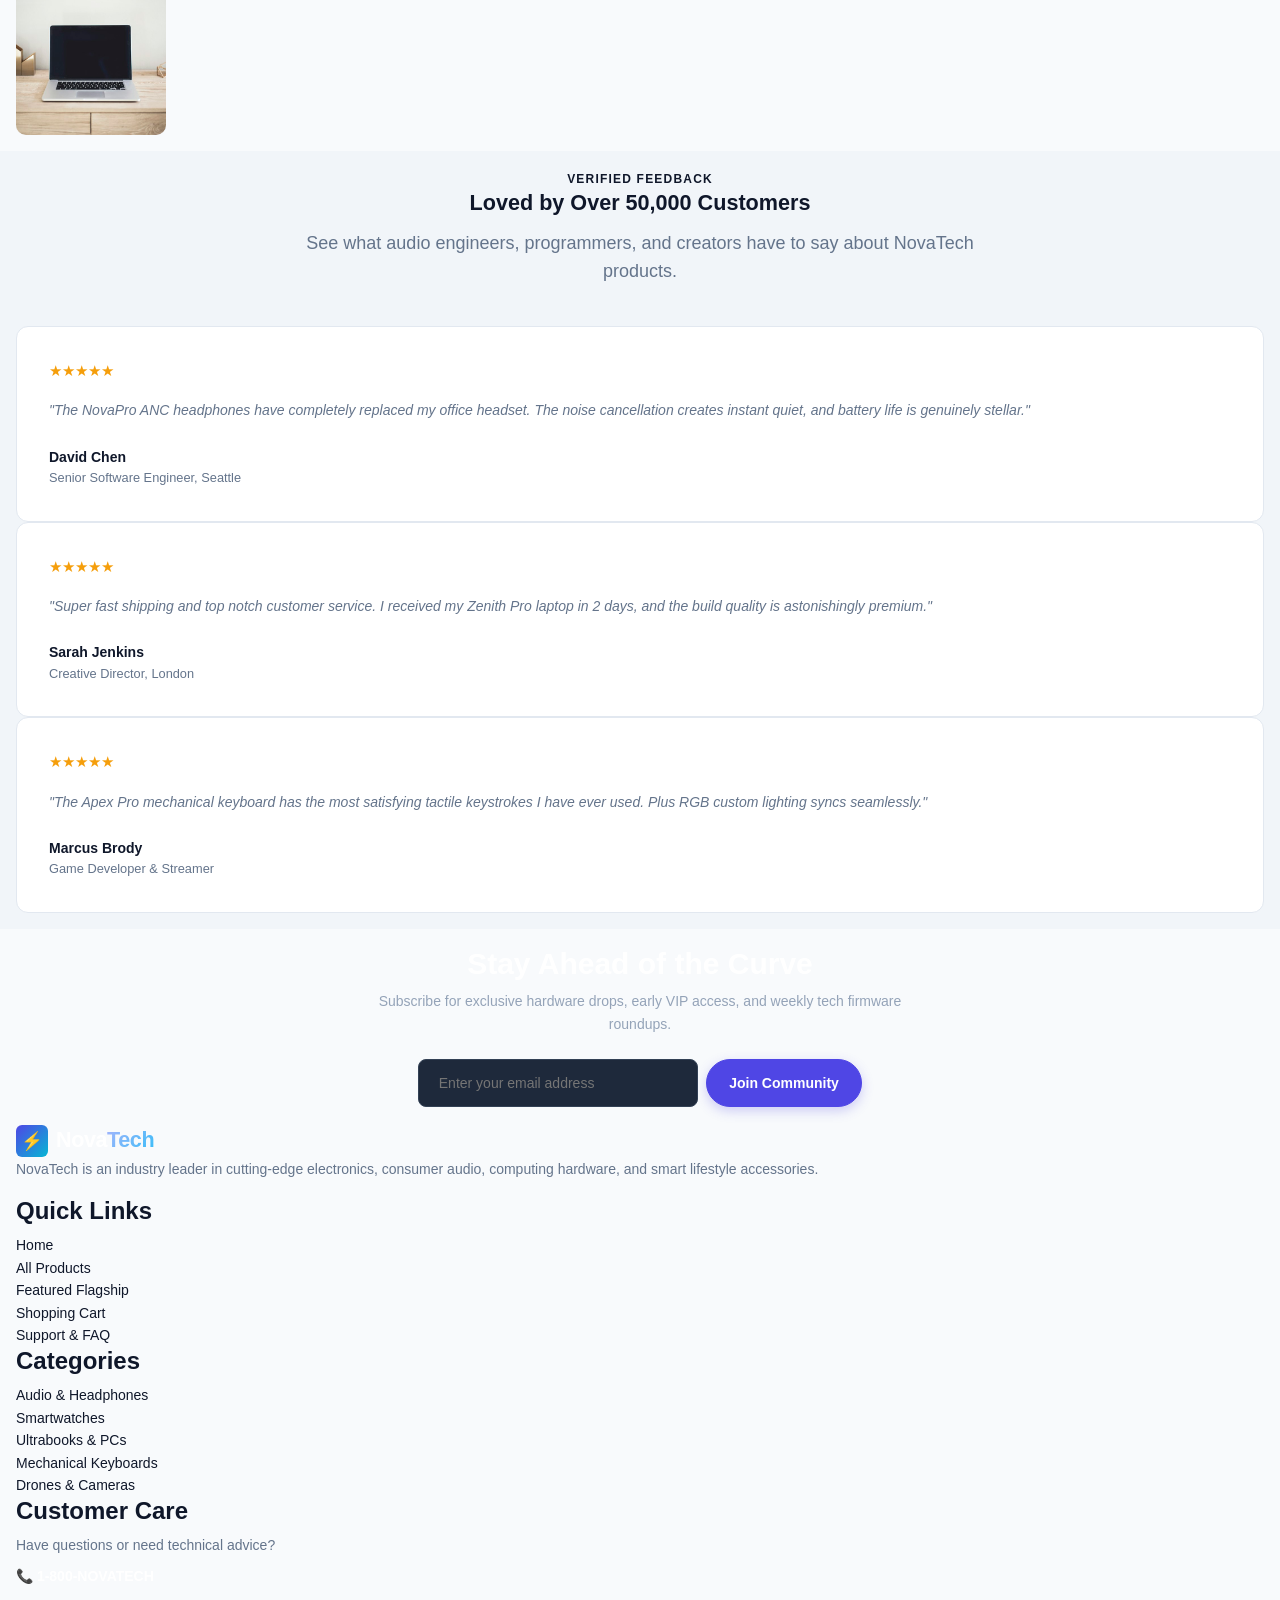
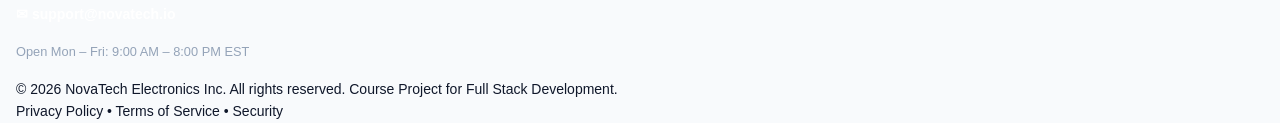
==== commit e2e87ecd: "feat(ui): redesign to modern tech commerce, add real product photos, remove Prime offers" ====
--- a/index.html
+++ b/index.html
@@ -27,64 +27,45 @@
   </div>
 
   <!-- Primary Amazon / Flipkart Multi-Tier Header -->
+  <!-- Modern Tech Header -->
   <header class="site-header">
     <div class="nav-top-bar">
       <!-- Brand Logo -->
       <a href="index.html" class="brand-logo" aria-label="NovaTech Homepage">
-        <span>⚡ Nova<span class="logo-accent">Tech</span></span>
+        <div class="logo-icon">⚡</div>
+        <span>Nova<span class="logo-accent">Tech</span></span>
       </a>
 
-      <!-- Delivery Location Widget -->
-      <div class="nav-location" title="Delivery Location">
-        <span class="nav-location-icon">📍</span>
-        <div class="nav-location-text">
-          <span>Deliver to Chennai</span>
-          <strong>600001</strong>
-        </div>
-      </div>
-
-      <!-- Wide Central Search Bar -->
+      <!-- Central Search Bar -->
       <form class="nav-search-bar" action="products.html" method="GET" role="search">
-        <select class="nav-search-category" aria-label="Select Category">
-          <option value="all">All Departments</option>
-          <option value="audio">Audio & Headphones</option>
-          <option value="computing">Laptops & PCs</option>
-          <option value="wearables">Smartwatches</option>
-          <option value="gaming">Gaming Tech</option>
-        </select>
-        <input type="search" name="q" class="nav-search-input" placeholder="Search NovaTech for laptops, audio, smartwatches..." aria-label="Search products">
+        <input type="search" name="q" class="nav-search-input" placeholder="Search audio, laptops, smartwatches, cameras..." aria-label="Search products">
         <button type="submit" class="nav-search-btn" aria-label="Submit search">🔍</button>
       </form>
 
-      <!-- Account / Returns / Cart -->
-      <div class="nav-user-item">
-        <span class="nav-line-1">Hello, Sign In</span>
-        <span class="nav-line-2">Account & Lists ▾</span>
-      </div>
-
-      <a href="cart.html" class="nav-user-item">
-        <span class="nav-line-1">Returns</span>
-        <span class="nav-line-2">& Orders</span>
-      </a>
-
-      <a href="cart.html" class="nav-cart-btn" aria-label="View shopping cart">
-        <div class="nav-cart-icon-wrap">
-          <span class="nav-cart-icon">🛒</span>
-          <span class="nav-cart-badge">2</span>
-        </div>
-        <span class="nav-cart-label">Cart</span>
+      <!-- Navigation Links -->
+      <nav class="nav-links-wrap">
+        <a href="index.html" class="nav-link-btn active">Home</a>
+        <a href="products.html" class="nav-link-btn">Products</a>
+        <a href="product-detail.html" class="nav-link-btn">Featured</a>
+        <a href="contact.html" class="nav-link-btn">Support & FAQ</a>
+      </nav>
+
+      <!-- Cart Pill -->
+      <a href="cart.html" class="nav-cart-pill" aria-label="View shopping cart">
+        <span>🛒 Cart</span>
+        <span class="nav-cart-count-badge cart-count-badge">2</span>
       </a>
     </div>
 
-    <!-- Secondary Nav Ribbon -->
-    <nav class="sub-nav-ribbon" aria-label="Department Ribbon">
+    <!-- Category Ribbon -->
+    <nav class="sub-nav-ribbon" aria-label="Category Navigation">
       <div class="sub-nav-container">
-        <a href="products.html" class="sub-nav-link" style="font-weight: 700;">☰ All</a>
-        <a href="index.html" class="sub-nav-link highlight">⚡ Today's Deals</a>
-        <a href="products.html" class="sub-nav-link">Shop All Products</a>
-        <a href="product-detail.html" class="sub-nav-link">Featured Item</a>
-        <a href="cart.html" class="sub-nav-link">My Cart</a>
-        <a href="contact.html" class="sub-nav-link">Customer Service</a>
+        <a href="products.html" class="sub-nav-link active">⚡ All Gear</a>
+        <a href="products.html" class="sub-nav-link">🎧 Audio & Studio</a>
+        <a href="products.html" class="sub-nav-link">⌚ Smartwatches</a>
+        <a href="products.html" class="sub-nav-link">💻 Ultrabooks & PCs</a>
+        <a href="products.html" class="sub-nav-link">⌨️ Gaming Gear</a>
+        <a href="products.html" class="sub-nav-link">📷 Cameras & Drones</a>
       </div>
     </nav>
   </header>
@@ -112,7 +93,7 @@
               <span class="badge badge-sale">Limited Edition</span>
               <span style="color: #94a3b8; font-size: 0.85rem;">In Stock (42 units)</span>
             </div>
-            <img src="assets/images/headphones.svg" alt="NovaPro Wireless ANC Headphones" style="max-height: 220px; margin: 0 auto;">
+            <img src="assets/images/headphones.jpg" alt="NovaPro Wireless ANC Headphones" style="max-height: 220px; border-radius: 8px; object-fit: cover; margin: 0 auto; display: block;">
             <h3 style="color: #ffffff; margin-top: 1rem; font-size: 1.25rem;">NovaPro Wireless ANC</h3>
             <p style="color: #94a3b8; font-size: 0.9rem; margin-bottom: 0;">Active Noise Cancellation • 45h Battery • Spatial Audio</p>
             <div class="hero-stat-row">
@@ -220,10 +201,10 @@
         <div class="grid grid-cols-4">
           <!-- Product Card 1 -->
           <article class="product-card">
-            <span class="badge badge-sale product-card-badge">Save 25%</span>
-            <button class="product-card-wishlist" aria-label="Save to wishlist">♥</button>
-            <div class="product-card-img-wrap">
-              <img src="assets/images/headphones.svg" alt="NovaPro Wireless Studio Headphones" class="product-card-img">
+            <span class="badge badge-sale product-card-badge">Save 20%</span>
+            <button class="product-card-wishlist" aria-label="Save to wishlist">♥</button>
+            <div class="product-card-img-wrap">
+              <img src="assets/images/headphones.jpg" alt="NovaPro Wireless Studio Headphones" class="product-card-img">
             </div>
             <div class="product-card-body">
               <span class="product-card-category">Audio Gear</span>
@@ -248,7 +229,7 @@
             <span class="badge badge-new product-card-badge">New Arrival</span>
             <button class="product-card-wishlist" aria-label="Save to wishlist">♥</button>
             <div class="product-card-img-wrap">
-              <img src="assets/images/smartwatch.svg" alt="Aether Pulse Smart Fitness Watch" class="product-card-img">
+              <img src="assets/images/smartwatch.jpg" alt="Aether Pulse Smart Fitness Watch" class="product-card-img">
             </div>
             <div class="product-card-body">
               <span class="product-card-category">Wearables</span>
@@ -269,10 +250,10 @@
 
           <!-- Product Card 3 -->
           <article class="product-card">
-            <span class="badge badge-featured product-card-badge">Popular</span>
-            <button class="product-card-wishlist" aria-label="Save to wishlist">♥</button>
-            <div class="product-card-img-wrap">
-              <img src="assets/images/laptop.svg" alt="Zenith Pro 16 Ultrabook" class="product-card-img">
+            <span class="badge badge-primary product-card-badge">Staff Pick</span>
+            <button class="product-card-wishlist" aria-label="Save to wishlist">♥</button>
+            <div class="product-card-img-wrap">
+              <img src="assets/images/laptop.jpg" alt="Zenith Pro 16 Ultrabook" class="product-card-img">
             </div>
             <div class="product-card-body">
               <span class="product-card-category">Computing</span>
@@ -296,7 +277,7 @@
           <article class="product-card">
             <button class="product-card-wishlist" aria-label="Save to wishlist">♥</button>
             <div class="product-card-img-wrap">
-              <img src="assets/images/earbuds.svg" alt="SonicAir Pro True Wireless Earbuds" class="product-card-img">
+              <img src="assets/images/earbuds.jpg" alt="SonicAir Pro True Wireless Earbuds" class="product-card-img">
             </div>
             <div class="product-card-body">
               <span class="product-card-category">Audio Gear</span>
@@ -319,7 +300,7 @@
           <article class="product-card">
             <button class="product-card-wishlist" aria-label="Save to wishlist">♥</button>
             <div class="product-card-img-wrap">
-              <img src="assets/images/speaker.svg" alt="Vortex 360 Waterproof Bluetooth Speaker" class="product-card-img">
+              <img src="assets/images/speaker.jpg" alt="Vortex 360 Waterproof Bluetooth Speaker" class="product-card-img">
             </div>
             <div class="product-card-body">
               <span class="product-card-category">Audio Gear</span>
@@ -343,7 +324,7 @@
             <span class="badge badge-sale product-card-badge">Save ₹10,000</span>
             <button class="product-card-wishlist" aria-label="Save to wishlist">♥</button>
             <div class="product-card-img-wrap">
-              <img src="assets/images/camera.svg" alt="Lumina 4K Vlogging Mirrorless Camera" class="product-card-img">
+              <img src="assets/images/camera.jpg" alt="Lumina 4K Vlogging Mirrorless Camera" class="product-card-img">
             </div>
             <div class="product-card-body">
               <span class="product-card-category">Cameras</span>
@@ -367,7 +348,7 @@
           <article class="product-card">
             <button class="product-card-wishlist" aria-label="Save to wishlist">♥</button>
             <div class="product-card-img-wrap">
-              <img src="assets/images/keyboard.svg" alt="Apex Pro RGB Mechanical Keyboard" class="product-card-img">
+              <img src="assets/images/keyboard.jpg" alt="Apex Pro RGB Mechanical Keyboard" class="product-card-img">
             </div>
             <div class="product-card-body">
               <span class="product-card-category">Gaming Gear</span>
@@ -391,7 +372,7 @@
             <span class="badge badge-new product-card-badge">New</span>
             <button class="product-card-wishlist" aria-label="Save to wishlist">♥</button>
             <div class="product-card-img-wrap">
-              <img src="assets/images/drone.svg" alt="SkyFalcon 4K GPS Aerial Drone" class="product-card-img">
+              <img src="assets/images/drone.jpg" alt="SkyFalcon 4K GPS Aerial Drone" class="product-card-img">
             </div>
             <div class="product-card-body">
               <span class="product-card-category">Drones</span>
@@ -428,7 +409,7 @@
               <p>Get a complimentary hardshell case and 3 months of lossless streaming with any headset.</p>
               <a href="products.html?category=audio" class="btn btn-primary btn-sm" style="margin-top: 1rem;">Shop Audio Deals</a>
             </div>
-            <img src="assets/images/headphones.svg" alt="Audio Deal" style="width: 140px; height: 140px; object-fit: contain;">
+            <img src="assets/images/headphones.jpg" alt="Audio Deal" style="width: 140px; height: 140px; object-fit: cover; border-radius: 10px;">
           </div>
 
           <div class="promo-card accent">
@@ -438,7 +419,7 @@
               <p>Boost your productivity with ultra-fast Thunderbolt laptops and wireless mechanical peripherals.</p>
               <a href="products.html?category=computing" class="btn btn-secondary btn-sm" style="margin-top: 1rem;">Explore Workstations</a>
             </div>
-            <img src="assets/images/laptop.svg" alt="Laptop Deal" style="width: 150px; height: 150px; object-fit: contain;">
+            <img src="assets/images/laptop.jpg" alt="Laptop Deal" style="width: 150px; height: 150px; object-fit: cover; border-radius: 10px;">
           </div>
         </div>
       </div>
--- a/css/variables.css
+++ b/css/variables.css
@@ -1,57 +1,69 @@
 /* ==========================================================================
-   NovaTech E-Commerce Design System - Amazon & Flipkart Inspired Tokens
+   NovaTech Design System - Modern Tech Commerce Tokens
+   Clean, premium, high-converting digital storefront (No Amazon replica)
    ========================================================================== */
 
 :root {
-  /* E-Commerce Marketplace Brand Palette */
-  --color-nav-bg: #131921;           /* Amazon Signature Charcoal/Navy */
-  --color-nav-text: #ffffff;
-  --color-subnav-bg: #232f3e;        /* Secondary Dark Slate Nav */
-  --color-subnav-text: #ffffff;
+  /* Brand Identity & Palette */
+  --color-brand: #4f46e5;            /* Electric Indigo */
+  --color-brand-hover: #4338ca;
+  --color-brand-light: #eef2ff;
+  --color-brand-glow: rgba(79, 70, 229, 0.25);
+
+  --color-cyan: #06b6d4;             /* Cyber Cyan Accent */
+  --color-cyan-hover: #0891b2;
+  --color-cyan-light: #ecfeff;
+
+  --color-emerald: #10b981;          /* Stock & Savings Green */
+  --color-emerald-light: #ecfdf5;
+  --color-emerald-text: #047857;
+
+  --color-rose: #f43f5e;             /* Flash Sale & Wishlist */
+  --color-rose-light: #fff1f2;
+  --color-amber: #f59e0b;            /* Star Rating Gold */
+
+  /* Navigation Bar */
+  --color-nav-bg: #090d16;           /* Deep Obsidian Night */
+  --color-nav-border: rgba(255, 255, 255, 0.08);
+  --color-nav-text: #f8fafc;
+  --color-nav-muted: #94a3b8;
+  --color-nav-hover: #ffffff;
   
-  --color-primary: #2874f0;          /* Flipkart Royal Tech Blue */
-  --color-primary-hover: #125cdb;
-  --color-primary-light: #e8f2fe;
+  --color-subnav-bg: #0f172a;        /* Secondary Slate Ribbon */
+  --color-subnav-text: #cbd5e1;
 
-  /* Call-to-Action Buttons (Amazon / Flipkart Standard) */
-  --color-cta-yellow: #ffd814;       /* Amazon Primary Add to Cart */
-  --color-cta-yellow-hover: #f7ca00;
-  --color-cta-yellow-border: #fcd200;
+  /* Primary Call-to-Actions */
+  --color-cta-primary: #4f46e5;
+  --color-cta-primary-hover: #4338ca;
+  --color-cta-primary-text: #ffffff;
+
+  --color-cta-secondary: #0f172a;
+  --color-cta-secondary-hover: #1e293b;
+  --color-cta-secondary-text: #ffffff;
+
+  --color-cta-outline-border: #cbd5e1;
+  --color-cta-outline-hover: #f1f5f9;
+
+  /* Background & Surface Colors */
+  --color-bg-main: #f8fafc;          /* Modern Tech Slate Canvas */
+  --color-bg-surface: #ffffff;       /* Pure Crisp White */
+  --color-bg-subtle: #f1f5f9;        /* Soft Slate */
+  --color-bg-alt: #e2e8f0;
   
-  --color-cta-orange: #ffa41c;       /* Amazon Buy Now / Flipkart Orange */
-  --color-cta-orange-hover: #fa8900;
-  --color-cta-orange-border: #ff8f00;
-
-  --color-search-btn: #febd69;       /* Amazon Amber Search Button */
-  --color-search-btn-hover: #f3a847;
-
-  /* Badges & Trust Accents */
-  --color-choice-bg: #232f3e;        /* "NovaTech's Choice" Dark Badge */
-  --color-choice-accent: #f08804;
-  --color-deal-red: #cc0c39;         /* Deal of the Day Red */
-  --color-deal-bg: #ffe4e6;
-  --color-prime-blue: #00a8e1;       /* Express / Assured Delivery */
-  --color-stock-green: #007600;      /* In Stock Green */
-  --color-discount-green: #388e3c;   /* 25% Off Green Tag */
-  --color-star-gold: #ffa41c;        /* Customer Review Stars */
-
-  /* Neutral Surface & Background Colors */
-  --color-bg-main: #eaeded;          /* Authentic Marketplace Canvas */
-  --color-bg-surface: #ffffff;       /* Pure White Product Cards */
-  --color-bg-subtle: #f7fafa;
-  --color-border: #d5d9d9;           /* Clean product card borders */
-  --color-border-hover: #888c8c;
+  --color-border: #e2e8f0;           /* Subtle card borders */
+  --color-border-hover: #cbd5e1;
+  --color-border-focus: #6366f1;
 
   /* Typography Colors */
-  --color-text-main: #0f1111;        /* High-contrast commercial dark */
-  --color-text-muted: #565959;       /* Secondary neutral text */
-  --color-text-light: #767676;
-  --color-link: #007185;             /* Amazon Blue Hyperlink */
-  --color-link-hover: #c7511f;       /* Orange-brown hover */
+  --color-text-main: #0f172a;        /* High-contrast Slate 900 */
+  --color-text-muted: #64748b;       /* Secondary Slate 500 */
+  --color-text-light: #94a3b8;       /* Subtle Slate 400 */
+  --color-link: #4f46e5;
+  --color-link-hover: #3730a3;
 
   /* Typography System */
-  --font-family-base: "Ember", "Amazon Ember", system-ui, -apple-system, BlinkMacSystemFont, "Segoe UI", Roboto, Arial, sans-serif;
-  --font-family-heading: "Amazon Ember", system-ui, -apple-system, BlinkMacSystemFont, "Segoe UI", Roboto, sans-serif;
+  --font-family-base: -apple-system, BlinkMacSystemFont, "Segoe UI", Roboto, "Inter", "Helvetica Neue", Arial, sans-serif;
+  --font-family-heading: -apple-system, BlinkMacSystemFont, "Segoe UI", Roboto, "Inter", sans-serif;
   
   --font-size-xs: 0.75rem;    /* 12px */
   --font-size-sm: 0.8125rem;  /* 13px */
@@ -60,7 +72,7 @@
   --font-size-lg: 1.125rem;   /* 18px */
   --font-size-xl: 1.25rem;    /* 20px */
   --font-size-2xl: 1.5rem;    /* 24px */
-  --font-size-3xl: 1.75rem;   /* 28px */
+  --font-size-3xl: 1.875rem;  /* 30px */
   --font-size-4xl: 2.25rem;   /* 36px */
 
   --font-weight-normal: 400;
@@ -78,19 +90,27 @@
   --space-6: 1.5rem;
   --space-8: 2rem;
   --space-10: 2.5rem;
+  --space-12: 3rem;
 
-  /* Border Radii */
-  --radius-xs: 2px;
-  --radius-sm: 4px;
-  --radius-md: 8px;
-  --radius-lg: 12px;
+  /* Smooth Modern Radii */
+  --radius-xs: 4px;
+  --radius-sm: 6px;
+  --radius-md: 10px;
+  --radius-lg: 16px;
+  --radius-xl: 24px;
   --radius-full: 9999px;
 
-  /* Box Shadows */
-  --shadow-card: 0 1px 3px rgba(0, 0, 0, 0.08), 0 1px 2px rgba(0, 0, 0, 0.06);
-  --shadow-hover: 0 8px 16px -2px rgba(0, 0, 0, 0.12), 0 4px 6px -2px rgba(0, 0, 0, 0.06);
-  --shadow-modal: 0 20px 25px -5px rgba(0, 0, 0, 0.25), 0 10px 10px -5px rgba(0, 0, 0, 0.1);
+  /* Modern Ambient Shadows */
+  --shadow-card: 0 1px 3px 0 rgba(0, 0, 0, 0.05), 0 1px 2px -1px rgba(0, 0, 0, 0.05);
+  --shadow-hover: 0 12px 24px -4px rgba(15, 23, 42, 0.08), 0 4px 8px -2px rgba(15, 23, 42, 0.04);
+  --shadow-glow: 0 0 20px var(--color-brand-glow);
+  --shadow-modal: 0 25px 50px -12px rgba(15, 23, 42, 0.25);
+
+  /* Transitions */
+  --transition-fast: 150ms cubic-bezier(0.4, 0, 0.2, 1);
+  --transition-base: 250ms cubic-bezier(0.4, 0, 0.2, 1);
+  --transition-smooth: 350ms cubic-bezier(0.16, 1, 0.3, 1);
 
   /* Layout Containers */
-  --container-max-width: 1440px;
+  --container-max-width: 1320px;
 }
--- a/css/components.css
+++ b/css/components.css
@@ -1,18 +1,19 @@
 /* ==========================================================================
-   NovaTech - Commercial E-Commerce Components (Amazon & Flipkart Design System)
+   NovaTech - Modern Commercial E-Commerce Components
+   Custom, high-converting, original digital storefront (No Amazon replica)
    ========================================================================== */
 
-/* --- 1. Core Buttons & Amazon/Flipkart CTAs --- */
+/* --- 1. Modern Buttons & Action CTAs --- */
 .btn {
   display: inline-flex;
   align-items: center;
   justify-content: center;
   gap: var(--space-2);
-  padding: 0.65rem 1.25rem;
+  padding: 0.65rem 1.4rem;
   font-size: var(--font-size-base);
-  font-weight: var(--font-weight-medium);
-  border-radius: var(--radius-full);
-  transition: all var(--transition-fast);
+  font-weight: var(--font-weight-semibold);
+  border-radius: var(--radius-full);
+  transition: all var(--transition-base);
   text-align: center;
   white-space: nowrap;
   user-select: none;
@@ -20,84 +21,76 @@
   border: 1px solid transparent;
   font-family: inherit;
   text-decoration: none;
-}
-
-/* Amazon Yellow - Primary Add to Cart */
+  line-height: 1.25;
+}
+
+/* Primary Indigo Button */
 .btn-primary, .btn-cart-yellow {
-  background-color: var(--color-cta-yellow);
-  border-color: var(--color-cta-yellow-border);
-  color: #0f1111;
-  box-shadow: 0 2px 5px 0 rgba(213, 217, 217, 0.5);
-  font-weight: var(--font-weight-semibold);
+  background: var(--color-brand);
+  border-color: var(--color-brand);
+  color: #ffffff;
+  box-shadow: 0 4px 12px rgba(79, 70, 229, 0.25);
 }
 
 .btn-primary:hover, .btn-cart-yellow:hover {
-  background-color: var(--color-cta-yellow-hover);
-  border-color: #f2c200;
-  color: #0f1111;
-}
-
-/* Amazon Orange - Buy Now / Checkout */
-.btn-orange, .btn-buy-now {
-  background-color: var(--color-cta-orange);
-  border-color: var(--color-cta-orange-border);
-  color: #0f1111;
-  box-shadow: 0 2px 5px 0 rgba(213, 217, 217, 0.5);
-  font-weight: var(--font-weight-semibold);
-}
-
-.btn-orange:hover, .btn-buy-now:hover {
-  background-color: var(--color-cta-orange-hover);
-  border-color: #e67a00;
-  color: #0f1111;
-}
-
-/* Flipkart Blue Button */
-.btn-secondary, .btn-flipkart {
-  background-color: var(--color-primary);
-  border-color: var(--color-primary);
-  color: #ffffff;
-  font-weight: var(--font-weight-semibold);
-}
-
-.btn-secondary:hover, .btn-flipkart:hover {
-  background-color: var(--color-primary-hover);
-  border-color: var(--color-primary-hover);
-  color: #ffffff;
-}
-
+  background: var(--color-brand-hover);
+  border-color: var(--color-brand-hover);
+  box-shadow: 0 6px 16px rgba(79, 70, 229, 0.35);
+  transform: translateY(-1px);
+  color: #ffffff;
+}
+
+/* Secondary Obsidian Button */
+.btn-secondary, .btn-orange, .btn-buy-now, .btn-flipkart {
+  background: var(--color-cta-secondary);
+  border-color: var(--color-cta-secondary);
+  color: #ffffff;
+  box-shadow: 0 4px 12px rgba(15, 23, 42, 0.15);
+}
+
+.btn-secondary:hover, .btn-orange:hover, .btn-buy-now:hover, .btn-flipkart:hover {
+  background: var(--color-cta-secondary-hover);
+  border-color: var(--color-cta-secondary-hover);
+  color: #ffffff;
+  transform: translateY(-1px);
+}
+
+/* Clean Outline Button */
 .btn-outline {
-  background-color: #ffffff;
-  border: 1px solid var(--color-border);
-  color: var(--color-text-main);
-  box-shadow: 0 1px 2px rgba(0, 0, 0, 0.05);
+  background: #ffffff;
+  border: 1px solid var(--color-border);
+  color: var(--color-text-main);
+  box-shadow: var(--shadow-card);
 }
 
 .btn-outline:hover {
-  background-color: var(--color-bg-subtle);
+  background: var(--color-bg-subtle);
   border-color: var(--color-border-hover);
+  color: var(--color-brand);
 }
 
 .btn-outline-primary {
-  background-color: transparent;
-  border: 1px solid var(--color-link);
-  color: var(--color-link);
+  background: transparent;
+  border: 1.5px solid var(--color-brand);
+  color: var(--color-brand);
 }
 
 .btn-outline-primary:hover {
-  background-color: #eef6f8;
+  background: var(--color-brand-light);
+  color: var(--color-brand-hover);
 }
 
 .btn-sm {
-  padding: 0.35rem 0.75rem;
+  padding: 0.45rem 0.95rem;
   font-size: var(--font-size-xs);
-  border-radius: var(--radius-sm);
+  border-radius: var(--radius-full);
 }
 
 .btn-lg {
-  padding: 0.85rem 1.75rem;
+  padding: 0.85rem 1.85rem;
   font-size: var(--font-size-md);
   font-weight: var(--font-weight-bold);
+  border-radius: var(--radius-full);
 }
 
 .btn-block {
@@ -105,14 +98,14 @@
 }
 
 .btn-icon {
-  width: 36px;
-  height: 36px;
+  width: 38px;
+  height: 38px;
   padding: 0;
   border-radius: var(--radius-full);
   display: inline-flex;
   align-items: center;
   justify-content: center;
-  background-color: #ffffff;
+  background: #ffffff;
   border: 1px solid var(--color-border);
   color: var(--color-text-main);
   transition: all var(--transition-fast);
@@ -120,177 +113,168 @@
 }
 
 .btn-icon:hover {
-  background-color: var(--color-bg-subtle);
-  color: var(--color-link);
-}
-
-/* --- 2. Amazon / Flipkart Badges --- */
+  background: var(--color-bg-subtle);
+  border-color: var(--color-brand);
+  color: var(--color-brand);
+}
+
+/* --- 2. Modern Product Badges --- */
 .badge {
   display: inline-flex;
   align-items: center;
   gap: 4px;
-  padding: 0.25rem 0.5rem;
-  font-size: var(--font-size-xs);
-  font-weight: var(--font-weight-bold);
-  border-radius: var(--radius-xs);
+  padding: 0.25rem 0.65rem;
+  font-size: 0.725rem;
+  font-weight: 700;
+  border-radius: var(--radius-full);
   line-height: 1.2;
-}
-
-/* "Amazon's Choice" Style Badge */
-.badge-choice {
-  background-color: var(--color-choice-bg);
-  color: #ffffff;
-  font-size: 0.7rem;
   text-transform: uppercase;
   letter-spacing: 0.04em;
-  padding: 0.3rem 0.6rem;
-  border-radius: 2px;
-}
-
-.badge-choice .badge-accent {
-  color: var(--color-choice-accent);
-  font-weight: 800;
-}
-
-/* "Deal of the Day" Red Pill */
+}
+
+.badge-primary, .badge-choice {
+  background-color: var(--color-brand-light);
+  color: var(--color-brand);
+  border: 1px solid rgba(79, 70, 229, 0.2);
+}
+
 .badge-deal, .badge-sale {
-  background-color: var(--color-deal-red);
-  color: #ffffff;
-  font-size: 0.7rem;
+  background-color: var(--color-rose-light);
+  color: var(--color-rose);
+  border: 1px solid rgba(244, 63, 94, 0.2);
+}
+
+.badge-new {
+  background-color: var(--color-cyan-light);
+  color: var(--color-cyan-hover);
+  border: 1px solid rgba(6, 182, 212, 0.2);
+}
+
+.badge-discount-tag {
+  background-color: var(--color-emerald-light);
+  color: var(--color-emerald-text);
   font-weight: 700;
-  padding: 0.25rem 0.5rem;
-  border-radius: 2px;
-}
-
-/* Flipkart Assured / Prime Blue Tag */
-.badge-prime, .badge-assured {
-  color: var(--color-prime-blue);
-  font-weight: 800;
-  font-style: italic;
+  padding: 0.2rem 0.5rem;
+  border-radius: var(--radius-full);
+  font-size: 0.75rem;
+  border: 1px solid rgba(16, 185, 129, 0.2);
+}
+
+/* Fast Dispatch Tag (Replaces Prime) */
+.badge-dispatch {
+  color: var(--color-brand);
+  font-weight: 700;
   font-size: 0.8rem;
   display: inline-flex;
   align-items: center;
-  gap: 2px;
-}
-
-.badge-prime::before {
-  content: "✓";
-  color: var(--color-cta-orange);
-  font-weight: 900;
-  font-style: normal;
-}
-
-.badge-discount-tag {
-  background-color: #e7f4e8;
-  color: var(--color-stock-green);
-  font-weight: 700;
-  padding: 0.15rem 0.4rem;
-  border-radius: 2px;
-  font-size: 0.75rem;
-}
-
-/* --- 3. Star Ratings & Customer Reviews --- */
+  gap: 4px;
+}
+
+/* --- 3. Star Ratings --- */
 .rating {
   display: inline-flex;
   align-items: center;
-  gap: 4px;
+  gap: 6px;
 }
 
 .rating-stars {
-  color: var(--color-star-gold);
+  color: var(--color-amber);
   font-size: 0.95rem;
   display: flex;
-  gap: 1px;
+  gap: 2px;
 }
 
 .rating-score {
   font-size: var(--font-size-sm);
-  font-weight: var(--font-weight-bold);
+  font-weight: 700;
   color: var(--color-text-main);
 }
 
 .rating-count {
   font-size: var(--font-size-xs);
-  color: var(--color-link);
-  cursor: pointer;
+  color: var(--color-text-muted);
   text-decoration: none;
 }
 
 .rating-count:hover {
+  color: var(--color-brand);
   text-decoration: underline;
-  color: var(--color-link-hover);
-}
-
-/* --- 4. Product Card (Amazon / Flipkart Grid Item) --- */
+}
+
+/* --- 4. Modern Product Card --- */
 .product-card {
   background-color: var(--color-bg-surface);
   border: 1px solid var(--color-border);
-  border-radius: var(--radius-sm);
+  border-radius: var(--radius-lg);
   overflow: hidden;
   display: flex;
   flex-direction: column;
-  transition: box-shadow var(--transition-fast), border-color var(--transition-fast);
+  transition: all var(--transition-base);
   position: relative;
-  padding: var(--space-3);
+  padding: var(--space-4);
+  box-shadow: var(--shadow-card);
 }
 
 .product-card:hover {
-  box-shadow: 0 4px 16px rgba(0, 0, 0, 0.12);
-  border-color: #bbb;
+  box-shadow: var(--shadow-hover);
+  border-color: var(--color-border-hover);
+  transform: translateY(-3px);
 }
 
 .product-card-img-wrap {
   position: relative;
   width: 100%;
-  aspect-ratio: 1 / 1;
-  background-color: #ffffff;
+  aspect-ratio: 4 / 3;
+  background-color: #f1f5f9;
+  border-radius: var(--radius-md);
   overflow: hidden;
   display: flex;
   align-items: center;
   justify-content: center;
-  padding: var(--space-4);
   cursor: pointer;
 }
 
 .product-card-img {
-  max-width: 100%;
-  max-height: 100%;
-  object-fit: contain;
-  transition: transform var(--transition-base);
+  width: 100%;
+  height: 100%;
+  object-fit: cover;
+  transition: transform var(--transition-smooth);
 }
 
 .product-card:hover .product-card-img {
-  transform: scale(1.05);
+  transform: scale(1.06);
 }
 
 .product-card-badge {
   position: absolute;
-  top: 8px;
-  left: 8px;
+  top: 10px;
+  left: 10px;
   z-index: 2;
 }
 
 .product-card-wishlist {
   position: absolute;
-  top: 8px;
-  right: 8px;
-  background: rgba(255, 255, 255, 0.85);
-  border: 1px solid var(--color-border);
-  width: 32px;
-  height: 32px;
+  top: 10px;
+  right: 10px;
+  background: rgba(255, 255, 255, 0.9);
+  backdrop-filter: blur(4px);
+  border: 1px solid var(--color-border);
+  width: 34px;
+  height: 34px;
   border-radius: var(--radius-full);
   display: flex;
   align-items: center;
   justify-content: center;
   cursor: pointer;
   font-size: 1rem;
-  color: #888;
+  color: var(--color-text-muted);
   transition: all var(--transition-fast);
   z-index: 2;
 }
 
 .product-card-wishlist:hover {
-  color: var(--color-deal-red);
+  color: var(--color-rose);
+  border-color: var(--color-rose);
   background: #ffffff;
 }
 
@@ -298,64 +282,58 @@
   display: flex;
   flex-direction: column;
   flex: 1 1 auto;
-  padding-top: var(--space-2);
+  padding-top: var(--space-3);
 }
 
 .product-card-brand {
-  font-size: 0.75rem;
-  color: var(--color-text-muted);
+  font-size: 0.725rem;
+  color: var(--color-brand);
   text-transform: uppercase;
-  letter-spacing: 0.05em;
-  font-weight: var(--font-weight-semibold);
-  margin-bottom: 2px;
+  letter-spacing: 0.06em;
+  font-weight: 700;
+  margin-bottom: 4px;
 }
 
 .product-card-title {
-  font-size: 0.925rem;
-  font-weight: 500;
-  line-height: 1.35;
-  color: var(--color-text-main);
-  margin-bottom: 4px;
+  font-size: 0.95rem;
+  font-weight: 600;
+  line-height: 1.4;
+  color: var(--color-text-main);
+  margin-bottom: 6px;
   display: -webkit-box;
   -webkit-line-clamp: 2;
   -webkit-box-orient: vertical;
   overflow: hidden;
   cursor: pointer;
+  transition: color var(--transition-fast);
 }
 
 .product-card-title:hover {
-  color: var(--color-link-hover);
+  color: var(--color-brand);
 }
 
 .product-card-price-row {
   display: flex;
   align-items: baseline;
   flex-wrap: wrap;
-  gap: 6px;
-  margin: 6px 0 4px;
+  gap: 8px;
+  margin: 6px 0 8px;
 }
 
 .product-price-current {
   font-size: 1.25rem;
-  font-weight: 700;
+  font-weight: 800;
   color: var(--color-text-main);
 }
 
 .product-price-current .currency-symbol {
-  font-size: 0.75em;
-  vertical-align: top;
+  font-size: 0.8em;
 }
 
 .product-price-original {
-  font-size: 0.8rem;
-  color: var(--color-text-muted);
+  font-size: 0.85rem;
+  color: var(--color-text-light);
   text-decoration: line-through;
-}
-
-.product-discount-percent {
-  font-size: 0.8rem;
-  color: var(--color-deal-red);
-  font-weight: 700;
 }
 
 .product-card-delivery {
@@ -363,6 +341,9 @@
   color: var(--color-text-muted);
   margin-bottom: var(--space-3);
   line-height: 1.4;
+  display: flex;
+  align-items: center;
+  gap: 6px;
 }
 
 .product-card-delivery strong {
@@ -373,21 +354,21 @@
   margin-top: auto;
 }
 
-/* --- 5. Multi-Tier Amazon / Flipkart Header --- */
+/* --- 5. Modern Tech Header --- */
 .site-header {
   background-color: var(--color-nav-bg);
-  color: #ffffff;
+  border-bottom: 1px solid var(--color-nav-border);
   position: sticky;
   top: 0;
   z-index: 100;
-  box-shadow: 0 2px 8px rgba(0, 0, 0, 0.2);
+  backdrop-filter: blur(12px);
 }
 
 .nav-top-bar {
   display: flex;
   align-items: center;
   gap: var(--space-4);
-  padding: 0.6rem var(--space-4);
+  padding: 0.85rem var(--space-4);
   max-width: var(--container-max-width);
   margin: 0 auto;
 }
@@ -395,413 +376,351 @@
 .brand-logo {
   display: flex;
   align-items: center;
-  gap: 6px;
-  font-size: 1.4rem;
+  gap: 8px;
+  font-size: 1.35rem;
   font-weight: 800;
   color: #ffffff;
   text-decoration: none;
-  white-space: nowrap;
-  padding: 4px 6px;
-  border: 1px solid transparent;
-  border-radius: 2px;
-}
-
-.brand-logo:hover {
-  border-color: #ffffff;
+  letter-spacing: -0.02em;
+}
+
+.brand-logo .logo-icon {
+  width: 32px;
+  height: 32px;
+  border-radius: var(--radius-sm);
+  background: linear-gradient(135deg, var(--color-brand) 0%, var(--color-cyan) 100%);
+  display: flex;
+  align-items: center;
+  justify-content: center;
+  font-size: 1.1rem;
 }
 
 .brand-logo .logo-accent {
-  color: var(--color-search-btn);
-}
-
-/* Delivery Location Widget (Amazon Style) */
-.nav-location {
-  display: flex;
-  align-items: center;
-  gap: 4px;
-  color: #cccccc;
-  font-size: 0.75rem;
-  cursor: pointer;
-  padding: 4px 6px;
-  border: 1px solid transparent;
-  border-radius: 2px;
-  white-space: nowrap;
-}
-
-.nav-location:hover {
-  border-color: #ffffff;
-}
-
-.nav-location-icon {
-  font-size: 1.1rem;
-  color: #ffffff;
-}
-
-.nav-location-text {
-  display: flex;
-  flex-direction: column;
-  line-height: 1.15;
-}
-
-.nav-location-text span {
-  color: #aaaaaa;
-}
-
-.nav-location-text strong {
-  color: #ffffff;
-  font-weight: 700;
-}
-
-/* Amazon Central Wide Search Bar */
+  background: linear-gradient(135deg, #a5b4fc 0%, #38bdf8 100%);
+  -webkit-background-clip: text;
+  -webkit-text-fill-color: transparent;
+}
+
+/* Clean Search Bar */
 .nav-search-bar {
   flex: 1 1 auto;
   display: flex;
-  align-items: stretch;
-  height: 40px;
-  border-radius: 4px;
-  overflow: hidden;
-  border: 2px solid transparent;
-  transition: border-color var(--transition-fast), box-shadow var(--transition-fast);
-}
-
-.nav-search-bar:focus-within {
-  border-color: var(--color-search-btn);
-  box-shadow: 0 0 0 2px rgba(254, 189, 105, 0.5);
-}
-
-.nav-search-category {
-  background-color: #e6e6e6;
-  color: #333333;
+  align-items: center;
+  position: relative;
+  max-width: 580px;
+}
+
+.nav-search-input {
+  width: 100%;
+  height: 42px;
+  border-radius: var(--radius-full);
+  background: rgba(255, 255, 255, 0.08);
+  border: 1px solid rgba(255, 255, 255, 0.12);
+  padding: 0 46px 0 18px;
+  font-size: 0.9rem;
+  color: #ffffff;
+  outline: none;
+  transition: all var(--transition-base);
+}
+
+.nav-search-input::placeholder {
+  color: var(--color-nav-muted);
+}
+
+.nav-search-input:focus {
+  background: rgba(255, 255, 255, 0.12);
+  border-color: var(--color-brand);
+  box-shadow: 0 0 0 3px rgba(79, 70, 229, 0.3);
+}
+
+.nav-search-btn {
+  position: absolute;
+  right: 6px;
+  width: 32px;
+  height: 32px;
+  border-radius: var(--radius-full);
+  background: var(--color-brand);
   border: none;
-  font-size: 0.8rem;
-  padding: 0 8px;
-  cursor: pointer;
-  outline: none;
-  border-right: 1px solid #ccc;
-  white-space: nowrap;
-}
-
-.nav-search-category:hover {
-  background-color: #dadada;
-}
-
-.nav-search-input {
-  flex: 1 1 auto;
-  border: none;
-  padding: 0 12px;
-  font-size: 0.95rem;
-  outline: none;
-  color: #0f1111;
-  background: #ffffff;
-}
-
-.nav-search-btn {
-  background-color: var(--color-search-btn);
-  border: none;
-  width: 46px;
+  color: #ffffff;
   display: flex;
   align-items: center;
   justify-content: center;
   cursor: pointer;
-  transition: background-color var(--transition-fast);
-  color: #111;
-  font-size: 1.1rem;
+  transition: all var(--transition-fast);
 }
 
 .nav-search-btn:hover {
-  background-color: var(--color-search-btn-hover);
-}
-
-/* User Account & Orders Nav Widgets */
-.nav-user-item {
-  display: flex;
-  flex-direction: column;
-  padding: 4px 8px;
-  border: 1px solid transparent;
-  border-radius: 2px;
-  cursor: pointer;
-  color: #ffffff;
+  background: var(--color-brand-hover);
+  transform: scale(1.05);
+}
+
+/* Nav Navigation Links */
+.nav-links-wrap {
+  display: flex;
+  align-items: center;
+  gap: var(--space-2);
+}
+
+.nav-link-btn {
+  color: var(--color-nav-muted);
   text-decoration: none;
-  line-height: 1.15;
-  white-space: nowrap;
-}
-
-.nav-user-item:hover {
-  border-color: #ffffff;
-}
-
-.nav-user-item .nav-line-1 {
-  font-size: 0.725rem;
-  color: #cccccc;
-}
-
-.nav-user-item .nav-line-2 {
-  font-size: 0.85rem;
-  font-weight: 700;
-  color: #ffffff;
-}
-
-/* Cart Widget with Badge */
-.nav-cart-btn {
-  display: flex;
-  align-items: center;
-  gap: 6px;
-  padding: 4px 8px;
-  border: 1px solid transparent;
-  border-radius: 2px;
-  cursor: pointer;
+  font-size: 0.9rem;
+  font-weight: 500;
+  padding: 0.45rem 0.85rem;
+  border-radius: var(--radius-full);
+  transition: all var(--transition-fast);
+  cursor: pointer;
+}
+
+.nav-link-btn:hover, .nav-link-btn.active {
+  color: #ffffff;
+  background: rgba(255, 255, 255, 0.08);
+}
+
+/* Nav Cart Pill Button */
+.nav-cart-pill {
+  display: inline-flex;
+  align-items: center;
+  gap: 8px;
+  background: var(--color-brand);
   color: #ffffff;
   text-decoration: none;
-  position: relative;
-}
-
-.nav-cart-btn:hover {
-  border-color: #ffffff;
-}
-
-.nav-cart-icon-wrap {
-  position: relative;
-  display: flex;
-  align-items: center;
-}
-
-.nav-cart-icon {
-  font-size: 1.7rem;
-}
-
-.nav-cart-badge {
-  position: absolute;
-  top: -4px;
-  left: 12px;
-  background-color: var(--color-search-btn);
-  color: #000000;
-  font-weight: 800;
-  font-size: 0.8rem;
-  padding: 1px 6px;
-  border-radius: 10px;
-  min-width: 18px;
-  text-align: center;
-}
-
-.nav-cart-label {
+  padding: 0.45rem 1rem;
+  border-radius: var(--radius-full);
   font-size: 0.875rem;
-  font-weight: 700;
-  padding-top: 8px;
-}
-
-/* Sub-Navigation Ribbon (All, Deals, Laptops...) */
+  font-weight: 600;
+  box-shadow: 0 4px 12px rgba(79, 70, 229, 0.3);
+  transition: all var(--transition-fast);
+  cursor: pointer;
+}
+
+.nav-cart-pill:hover {
+  background: var(--color-brand-hover);
+  transform: translateY(-1px);
+}
+
+.nav-cart-count-badge {
+  background: rgba(255, 255, 255, 0.25);
+  padding: 1px 7px;
+  border-radius: var(--radius-full);
+  font-size: 0.775rem;
+}
+
+/* Sub-Navigation Ribbon */
 .sub-nav-ribbon {
   background-color: var(--color-subnav-bg);
-  color: #ffffff;
+  border-bottom: 1px solid var(--color-border);
   padding: 0 var(--space-4);
   font-size: 0.85rem;
+}
+
+.sub-nav-container {
+  display: flex;
+  align-items: center;
+  gap: var(--space-2);
+  max-width: var(--container-max-width);
+  margin: 0 auto;
+  height: 44px;
   overflow-x: auto;
   white-space: nowrap;
 }
 
-.sub-nav-container {
-  display: flex;
-  align-items: center;
-  gap: var(--space-4);
-  max-width: var(--container-max-width);
-  margin: 0 auto;
-  height: 38px;
-}
-
 .sub-nav-link {
-  color: #ffffff;
+  color: var(--color-subnav-text);
   text-decoration: none;
-  padding: 6px 8px;
-  border: 1px solid transparent;
-  border-radius: 2px;
+  padding: 0.35rem 0.85rem;
+  border-radius: var(--radius-full);
   display: inline-flex;
   align-items: center;
-  gap: 4px;
+  gap: 6px;
   font-weight: 500;
   cursor: pointer;
+  transition: all var(--transition-fast);
 }
 
 .sub-nav-link:hover, .sub-nav-link.active {
-  border-color: #ffffff;
-}
-
-.sub-nav-link.highlight {
-  color: var(--color-search-btn);
-  font-weight: 700;
-}
-
-/* --- 6. Amazon Style Hero Carousel & Flash Deals --- */
-.hero-carousel {
+  color: #ffffff;
+  background: rgba(255, 255, 255, 0.08);
+}
+
+/* --- 6. Modern Tech Hero Showcase --- */
+.hero-showcase {
+  background: radial-gradient(circle at top right, #1e1b4b 0%, #0f172a 100%);
+  color: #ffffff;
+  padding: var(--space-10) var(--space-4);
   position: relative;
-  background: linear-gradient(135deg, #131921 0%, #1e293b 100%);
-  color: #ffffff;
-  padding: var(--space-8) var(--space-4);
-  margin-bottom: var(--space-4);
-  border-radius: 0;
   overflow: hidden;
 }
 
-.hero-content {
+.hero-showcase::after {
+  content: "";
+  position: absolute;
+  top: -50%;
+  right: -20%;
+  width: 600px;
+  height: 600px;
+  background: radial-gradient(circle, rgba(79, 70, 229, 0.25) 0%, transparent 70%);
+  pointer-events: none;
+}
+
+.hero-showcase-content {
   max-width: var(--container-max-width);
   margin: 0 auto;
   display: grid;
   grid-template-columns: 1.2fr 0.8fr;
   align-items: center;
   gap: var(--space-8);
-}
-
-.hero-tag {
-  display: inline-block;
-  background-color: var(--color-deal-red);
-  color: #ffffff;
-  font-weight: 700;
-  font-size: 0.75rem;
-  padding: 0.25rem 0.6rem;
-  border-radius: 2px;
-  text-transform: uppercase;
-  letter-spacing: 0.05em;
-  margin-bottom: var(--space-3);
-}
-
-.hero-title {
-  font-size: 2.25rem;
-  font-weight: 800;
-  line-height: 1.2;
-  margin-bottom: var(--space-3);
-  color: #ffffff;
-}
-
-.hero-subtitle {
-  font-size: 1.05rem;
-  color: #cbd5e1;
-  margin-bottom: var(--space-6);
-  line-height: 1.5;
-}
-
-.hero-cta-group {
-  display: flex;
-  gap: var(--space-3);
-  flex-wrap: wrap;
-}
-
-.hero-image-wrap {
-  display: flex;
-  align-items: center;
-  justify-content: center;
-}
-
-.hero-image {
-  max-height: 280px;
-  filter: drop-shadow(0 15px 25px rgba(0, 0, 0, 0.35));
-}
-
-/* Flipkart Style Circular Category Strip */
-.category-ribbon {
-  background-color: #ffffff;
-  border: 1px solid var(--color-border);
-  border-radius: var(--radius-sm);
-  padding: var(--space-3) var(--space-4);
-  margin: var(--space-4) auto;
-  max-width: var(--container-max-width);
-  display: flex;
-  align-items: center;
-  justify-content: space-around;
-  gap: var(--space-4);
-  overflow-x: auto;
-}
-
-.category-pill-item {
-  display: flex;
-  flex-direction: column;
+  position: relative;
+  z-index: 2;
+}
+
+.hero-pill-badge {
+  display: inline-flex;
   align-items: center;
   gap: 6px;
-  cursor: pointer;
-  text-decoration: none;
-  color: var(--color-text-main);
-  transition: transform var(--transition-fast);
-  min-width: 80px;
-}
-
-.category-pill-item:hover {
-  transform: translateY(-2px);
-  color: var(--color-primary);
-}
-
-.category-pill-icon {
-  width: 54px;
-  height: 54px;
-  border-radius: 50%;
-  background-color: #f1f3f6;
-  display: flex;
-  align-items: center;
-  justify-content: center;
-  font-size: 1.5rem;
-  border: 1px solid var(--color-border);
-}
-
-.category-pill-name {
+  background: rgba(99, 102, 241, 0.2);
+  border: 1px solid rgba(165, 180, 252, 0.3);
+  color: #c7d2fe;
   font-size: 0.8rem;
   font-weight: 600;
-  text-align: center;
-}
-
-/* Lightning Deals Row with Countdown Timer */
-.deals-header-bar {
+  padding: 0.35rem 0.85rem;
+  border-radius: var(--radius-full);
+  margin-bottom: var(--space-4);
+}
+
+.hero-showcase-title {
+  font-size: 2.75rem;
+  font-weight: 800;
+  line-height: 1.15;
+  letter-spacing: -0.03em;
+  margin-bottom: var(--space-4);
+}
+
+.hero-showcase-title span {
+  background: linear-gradient(135deg, #a5b4fc 0%, #38bdf8 100%);
+  -webkit-background-clip: text;
+  -webkit-text-fill-color: transparent;
+}
+
+.hero-showcase-desc {
+  font-size: 1.1rem;
+  color: #94a3b8;
+  line-height: 1.6;
+  margin-bottom: var(--space-6);
+  max-width: 540px;
+}
+
+.hero-preview-card {
+  position: relative;
+  border-radius: var(--radius-xl);
+  overflow: hidden;
+  box-shadow: 0 25px 50px -12px rgba(0, 0, 0, 0.5);
+  border: 1px solid rgba(255, 255, 255, 0.1);
+  background: rgba(255, 255, 255, 0.05);
+  backdrop-filter: blur(8px);
+  padding: 12px;
+}
+
+.hero-preview-img {
+  width: 100%;
+  height: 320px;
+  object-fit: cover;
+  border-radius: var(--radius-lg);
+  display: block;
+}
+
+/* Category Strip */
+.category-pill-strip {
+  display: flex;
+  align-items: center;
+  justify-content: center;
+  flex-wrap: wrap;
+  gap: var(--space-3);
+  margin: var(--space-8) auto;
+  max-width: var(--container-max-width);
+  padding: 0 var(--space-4);
+}
+
+.category-pill-btn {
+  display: inline-flex;
+  align-items: center;
+  gap: 8px;
+  background: #ffffff;
+  border: 1px solid var(--color-border);
+  color: var(--color-text-main);
+  padding: 0.6rem 1.2rem;
+  border-radius: var(--radius-full);
+  font-size: 0.875rem;
+  font-weight: 600;
+  cursor: pointer;
+  box-shadow: var(--shadow-card);
+  transition: all var(--transition-fast);
+}
+
+.category-pill-btn:hover, .category-pill-btn.active {
+  background: var(--color-brand);
+  color: #ffffff;
+  border-color: var(--color-brand);
+  transform: translateY(-2px);
+  box-shadow: 0 4px 12px rgba(79, 70, 229, 0.25);
+}
+
+/* Deals Strip */
+.deals-banner {
+  background: #ffffff;
+  border: 1px solid var(--color-border);
+  border-radius: var(--radius-lg);
+  padding: var(--space-4) var(--space-6);
+  margin-bottom: var(--space-6);
   display: flex;
   align-items: center;
   justify-content: space-between;
-  background-color: #ffffff;
-  padding: var(--space-3) var(--space-4);
-  border: 1px solid var(--color-border);
-  border-bottom: none;
-  border-radius: var(--radius-sm) var(--radius-sm) 0 0;
-}
-
-.deals-title-group {
-  display: flex;
-  align-items: center;
-  gap: var(--space-3);
-}
-
-.deals-title {
-  font-size: 1.25rem;
+  flex-wrap: wrap;
+  gap: var(--space-4);
+  box-shadow: var(--shadow-card);
+}
+
+.deals-timer-box {
+  display: inline-flex;
+  align-items: center;
+  gap: 8px;
+  background: var(--color-rose-light);
+  color: var(--color-rose);
+  padding: 0.4rem 0.9rem;
+  border-radius: var(--radius-full);
   font-weight: 700;
-  color: var(--color-text-main);
-}
-
-.deals-timer-badge {
-  display: inline-flex;
-  align-items: center;
-  gap: 6px;
-  background-color: var(--color-deal-bg);
-  color: var(--color-deal-red);
-  padding: 0.3rem 0.65rem;
-  border-radius: 4px;
-  font-weight: 700;
-  font-size: 0.825rem;
-}
-
-/* Amazon Quad Cluster Cards */
+  font-size: 0.85rem;
+  border: 1px solid rgba(244, 63, 94, 0.2);
+}
+
+/* Innovation Quad Grid */
 .quad-grid {
   display: grid;
   grid-template-columns: repeat(auto-fit, minmax(280px, 1fr));
-  gap: var(--space-4);
-  margin-bottom: var(--space-6);
+  gap: var(--space-6);
+  margin-bottom: var(--space-8);
 }
 
 .quad-card {
   background-color: #ffffff;
   border: 1px solid var(--color-border);
-  border-radius: var(--radius-sm);
-  padding: var(--space-4);
+  border-radius: var(--radius-lg);
+  padding: var(--space-6);
   display: flex;
   flex-direction: column;
+  box-shadow: var(--shadow-card);
+  transition: all var(--transition-base);
+}
+
+.quad-card:hover {
+  box-shadow: var(--shadow-hover);
+  border-color: var(--color-border-hover);
 }
 
 .quad-card-title {
   font-size: 1.15rem;
   font-weight: 700;
-  margin-bottom: var(--space-3);
+  margin-bottom: var(--space-4);
   color: var(--color-text-main);
 }
 
@@ -814,370 +733,353 @@
 
 .quad-mini-item {
   cursor: pointer;
+  border-radius: var(--radius-md);
+  padding: 6px;
+  transition: background var(--transition-fast);
+}
+
+.quad-mini-item:hover {
+  background: var(--color-bg-subtle);
 }
 
 .quad-mini-img-wrap {
-  aspect-ratio: 1 / 1;
-  background-color: #f7fafa;
-  border-radius: 4px;
-  display: flex;
-  align-items: center;
-  justify-content: center;
-  padding: 8px;
-  margin-bottom: 4px;
+  aspect-ratio: 4 / 3;
+  background-color: #f1f5f9;
+  border-radius: var(--radius-sm);
+  overflow: hidden;
+  margin-bottom: 6px;
 }
 
 .quad-mini-img {
-  max-width: 100%;
-  max-height: 100%;
-  object-fit: contain;
+  width: 100%;
+  height: 100%;
+  object-fit: cover;
 }
 
 .quad-mini-label {
-  font-size: 0.75rem;
-  color: var(--color-text-main);
-  line-height: 1.2;
+  font-size: 0.775rem;
+  font-weight: 600;
+  color: var(--color-text-main);
+  line-height: 1.3;
 }
 
 .quad-card-link {
   margin-top: auto;
-  font-size: 0.85rem;
-  color: var(--color-link);
+  font-size: 0.875rem;
+  color: var(--color-brand);
   text-decoration: none;
   font-weight: 600;
 }
 
 .quad-card-link:hover {
+  color: var(--color-brand-hover);
   text-decoration: underline;
-  color: var(--color-link-hover);
-}
-
-/* --- 7. Amazon Style Buy Box & Product Detail Page --- */
-.detail-layout-amazon {
+}
+
+/* Trust Guarantees Bar */
+.trust-bar {
   display: grid;
-  grid-template-columns: 0.9fr 1.2fr 0.9fr;
-  gap: var(--space-6);
-  background-color: #ffffff;
-  border: 1px solid var(--color-border);
-  border-radius: var(--radius-sm);
-  padding: var(--space-6);
-  margin-bottom: var(--space-6);
-}
-
-.detail-gallery-col {
-  display: flex;
-  gap: var(--space-3);
-}
-
-.detail-thumbs-list {
-  display: flex;
-  flex-direction: column;
-  gap: 8px;
-}
-
-.detail-thumb-btn {
+  grid-template-columns: repeat(auto-fit, minmax(220px, 1fr));
+  gap: var(--space-4);
+  margin: var(--space-8) 0;
+}
+
+.trust-item {
+  background: #ffffff;
+  border: 1px solid var(--color-border);
+  border-radius: var(--radius-lg);
+  padding: var(--space-5);
+  display: flex;
+  align-items: center;
+  gap: var(--space-4);
+  box-shadow: var(--shadow-card);
+}
+
+.trust-icon {
+  font-size: 2rem;
+  flex-shrink: 0;
   width: 50px;
   height: 50px;
-  border: 1px solid var(--color-border);
-  border-radius: 4px;
-  background: #ffffff;
-  padding: 4px;
-  cursor: pointer;
+  border-radius: var(--radius-full);
+  background: var(--color-bg-subtle);
+  display: flex;
+  align-items: center;
+  justify-content: center;
+}
+
+.trust-title {
+  font-size: 0.95rem;
+  font-weight: 700;
+  color: var(--color-text-main);
+  margin-bottom: 2px;
+}
+
+.trust-desc {
+  font-size: 0.8rem;
+  color: var(--color-text-muted);
+  margin: 0;
+}
+
+/* --- 7. Product Catalog & Aside Filters --- */
+.catalog-layout {
+  display: grid;
+  grid-template-columns: 280px 1fr;
+  gap: var(--space-6);
+  margin: var(--space-6) 0;
+}
+
+.catalog-sidebar {
+  background: #ffffff;
+  border: 1px solid var(--color-border);
+  border-radius: var(--radius-lg);
+  padding: var(--space-6);
+  align-self: start;
+  position: sticky;
+  top: 90px;
+  box-shadow: var(--shadow-card);
+}
+
+.filter-group {
+  margin-bottom: var(--space-5);
+  padding-bottom: var(--space-5);
+  border-bottom: 1px solid var(--color-border);
+}
+
+.filter-group:last-child {
+  border-bottom: none;
+  margin-bottom: 0;
+  padding-bottom: 0;
+}
+
+.filter-title {
+  font-size: 0.9rem;
+  font-weight: 700;
+  color: var(--color-text-main);
+  margin-bottom: var(--space-3);
+  text-transform: uppercase;
+  letter-spacing: 0.05em;
+}
+
+.form-check {
+  display: flex;
+  align-items: center;
+  gap: 8px;
+  font-size: 0.875rem;
+  color: var(--color-text-muted);
+  cursor: pointer;
+  user-select: none;
+  transition: color var(--transition-fast);
+}
+
+.form-check:hover {
+  color: var(--color-text-main);
+}
+
+.form-check input {
+  accent-color: var(--color-brand);
+  width: 16px;
+  height: 16px;
+  cursor: pointer;
+}
+
+.form-range {
+  width: 100%;
+  accent-color: var(--color-brand);
+  cursor: pointer;
+}
+
+/* --- 8. Product Detail View --- */
+.product-detail-view {
+  background: #ffffff;
+  border: 1px solid var(--color-border);
+  border-radius: var(--radius-xl);
+  padding: var(--space-8);
+  margin: var(--space-6) 0;
+  box-shadow: var(--shadow-card);
+}
+
+.product-detail-grid {
+  display: grid;
+  grid-template-columns: 1fr 1.2fr;
+  gap: var(--space-10);
+  align-items: start;
+}
+
+.detail-gallery-main {
+  width: 100%;
+  aspect-ratio: 4 / 3;
+  background: #f1f5f9;
+  border-radius: var(--radius-lg);
+  overflow: hidden;
+  margin-bottom: var(--space-4);
+  border: 1px solid var(--color-border);
+}
+
+.detail-main-img {
+  width: 100%;
+  height: 100%;
+  object-fit: cover;
+}
+
+.detail-thumbs-strip {
+  display: flex;
+  gap: var(--space-3);
+}
+
+.detail-thumb-btn {
+  width: 70px;
+  height: 70px;
+  border-radius: var(--radius-md);
+  border: 2px solid var(--color-border);
+  background: #f8fafc;
+  overflow: hidden;
+  cursor: pointer;
+  padding: 0;
+  transition: all var(--transition-fast);
 }
 
 .detail-thumb-btn.active, .detail-thumb-btn:hover {
-  border-color: var(--color-cta-orange);
-  box-shadow: 0 0 0 2px rgba(255, 164, 28, 0.4);
+  border-color: var(--color-brand);
+  box-shadow: 0 0 0 2px var(--color-brand-light);
 }
 
 .detail-thumb-img {
   width: 100%;
   height: 100%;
-  object-fit: contain;
-}
-
-.detail-main-img-box {
-  flex: 1 1 auto;
-  aspect-ratio: 1 / 1;
-  background: #ffffff;
+  object-fit: cover;
+}
+
+.detail-buy-box {
+  background: #f8fafc;
+  border: 1px solid var(--color-border);
+  border-radius: var(--radius-lg);
+  padding: var(--space-6);
+  margin-top: var(--space-6);
+}
+
+/* --- 9. Shopping Cart & Checkout --- */
+.cart-layout {
+  display: grid;
+  grid-template-columns: 1fr 380px;
+  gap: var(--space-8);
+  margin: var(--space-6) 0;
+}
+
+.cart-items-card {
+  background: #ffffff;
+  border: 1px solid var(--color-border);
+  border-radius: var(--radius-lg);
+  padding: var(--space-6);
+  box-shadow: var(--shadow-card);
+}
+
+.cart-summary-card {
+  background: #ffffff;
+  border: 1px solid var(--color-border);
+  border-radius: var(--radius-lg);
+  padding: var(--space-6);
+  position: sticky;
+  top: 90px;
+  box-shadow: var(--shadow-card);
+  align-self: start;
+}
+
+.cart-item-row {
+  display: flex;
+  gap: var(--space-4);
+  padding: var(--space-4) 0;
+  border-bottom: 1px solid var(--color-border);
+}
+
+.cart-item-row:last-child {
+  border-bottom: none;
+}
+
+.cart-item-thumb {
+  width: 100px;
+  height: 80px;
+  border-radius: var(--radius-md);
+  object-fit: cover;
+  background: #f1f5f9;
+}
+
+/* Modern Stepper */
+.quantity-stepper {
+  display: inline-flex;
+  align-items: center;
+  border: 1px solid var(--color-border);
+  border-radius: var(--radius-full);
+  background: #ffffff;
+  overflow: hidden;
+}
+
+.stepper-btn {
+  background: transparent;
+  border: none;
+  width: 32px;
+  height: 32px;
+  display: flex;
+  align-items: center;
+  justify-content: center;
+  font-weight: 700;
+  color: var(--color-text-main);
+  cursor: pointer;
+  transition: background var(--transition-fast);
+}
+
+.stepper-btn:hover {
+  background: var(--color-bg-subtle);
+  color: var(--color-brand);
+}
+
+.stepper-input {
+  width: 40px;
+  border: none;
+  text-align: center;
+  font-weight: 600;
+  font-size: 0.9rem;
+  outline: none;
+}
+
+/* Modal Overlay */
+.modal-overlay {
+  position: fixed;
+  inset: 0;
+  background: rgba(15, 23, 42, 0.65);
+  backdrop-filter: blur(4px);
+  z-index: 1000;
   display: flex;
   align-items: center;
   justify-content: center;
   padding: var(--space-4);
 }
 
-.detail-main-img {
-  max-width: 100%;
-  max-height: 100%;
-  object-fit: contain;
-}
-
-.detail-center-col {
-  display: flex;
-  flex-direction: column;
-}
-
-.detail-title {
-  font-size: 1.5rem;
-  font-weight: 600;
-  line-height: 1.3;
-  margin-bottom: var(--space-2);
-  color: var(--color-text-main);
-}
-
-.detail-brand-link {
-  font-size: 0.85rem;
-  color: var(--color-link);
-  text-decoration: none;
-  margin-bottom: var(--space-2);
-  display: inline-block;
-}
-
-.detail-brand-link:hover {
-  text-decoration: underline;
-  color: var(--color-link-hover);
-}
-
-/* Bank Offers Card */
-.bank-offers-box {
-  border: 1px solid #d5d9d9;
-  border-radius: 6px;
-  padding: var(--space-3);
-  margin: var(--space-4) 0;
-  background-color: #f7fafa;
-}
-
-.bank-offers-title {
-  font-size: 0.85rem;
-  font-weight: 700;
-  display: flex;
-  align-items: center;
-  gap: 6px;
-  color: var(--color-text-main);
-  margin-bottom: 6px;
-}
-
-.bank-offers-text {
-  font-size: 0.8rem;
-  color: var(--color-text-muted);
-  line-height: 1.4;
-}
-
-/* Amazon Sticky Buy Box */
-.sticky-buy-box {
-  border: 1px solid var(--color-border);
-  border-radius: 8px;
-  padding: var(--space-4);
-  background-color: #ffffff;
-  box-shadow: 0 2px 5px rgba(0, 0, 0, 0.05);
-  position: sticky;
-  top: 90px;
-}
-
-.buy-box-price {
-  font-size: 1.75rem;
-  font-weight: 700;
-  color: var(--color-deal-red);
-  margin-bottom: 4px;
-}
-
-.buy-box-delivery {
-  font-size: 0.85rem;
-  color: var(--color-text-main);
-  line-height: 1.4;
-  margin-bottom: var(--space-3);
-}
-
-.buy-box-stock {
-  font-size: 1rem;
-  font-weight: 700;
-  color: var(--color-stock-green);
-  margin-bottom: var(--space-3);
-}
-
-.buy-box-qty-select {
+.modal-content {
+  background: #ffffff;
+  border-radius: var(--radius-xl);
+  max-width: 540px;
   width: 100%;
-  padding: 0.5rem;
-  border: 1px solid var(--color-border);
-  border-radius: 6px;
-  margin-bottom: var(--space-4);
-  font-size: 0.875rem;
-  background-color: #f0f2f2;
-}
-
-.buy-box-security {
-  font-size: 0.75rem;
-  color: var(--color-text-muted);
-  display: flex;
-  align-items: center;
-  gap: 6px;
-  margin-top: var(--space-3);
-}
-
-/* --- 8. 2-Column Amazon Cart Layout --- */
-.cart-layout-amazon {
-  display: grid;
-  grid-template-columns: 1fr 340px;
-  gap: var(--space-6);
-  align-items: start;
-}
-
-.cart-main-box {
-  background-color: #ffffff;
-  border: 1px solid var(--color-border);
-  border-radius: var(--radius-sm);
-  padding: var(--space-5);
-}
-
-.cart-summary-box {
-  background-color: #ffffff;
-  border: 1px solid var(--color-border);
-  border-radius: var(--radius-sm);
-  padding: var(--space-5);
-  position: sticky;
-  top: 90px;
-}
-
-/* Free Delivery Progress Meter */
-.free-shipping-meter {
-  background: #f0fdf4;
-  border: 1px solid #bbf7d0;
-  border-radius: 4px;
-  padding: var(--space-3);
-  margin-bottom: var(--space-4);
-  font-size: 0.85rem;
-  color: #166534;
-}
-
-.progress-bar-track {
-  width: 100%;
-  height: 8px;
-  background-color: #e2e8f0;
-  border-radius: 4px;
-  overflow: hidden;
-  margin-top: 6px;
-}
-
-.progress-bar-fill {
-  height: 100%;
-  background-color: #22c55e;
-  transition: width var(--transition-base);
-}
-
-/* --- 9. Amazon Multi-Tier Footer --- */
-.site-footer {
-  background-color: var(--color-subnav-bg);
-  color: #ffffff;
-  margin-top: auto;
-}
-
-.footer-back-to-top {
-  background-color: #37475a;
-  text-align: center;
-  padding: 0.9rem;
-  font-size: 0.85rem;
-  font-weight: 600;
-  cursor: pointer;
-  color: #ffffff;
-  transition: background-color var(--transition-fast);
-}
-
-.footer-back-to-top:hover {
-  background-color: #485769;
-}
-
-.footer-main-links {
-  max-width: var(--container-max-width);
-  margin: 0 auto;
-  padding: var(--space-8) var(--space-4);
-  display: grid;
-  grid-template-columns: repeat(auto-fit, minmax(200px, 1fr));
-  gap: var(--space-6);
-}
-
-.footer-col-title {
-  font-size: 1rem;
-  font-weight: 700;
-  margin-bottom: var(--space-3);
-  color: #ffffff;
-}
-
-.footer-col-links {
-  list-style: none;
-  padding: 0;
-  margin: 0;
-  display: flex;
-  flex-direction: column;
-  gap: 8px;
-}
-
-.footer-col-links a {
-  color: #dddddd;
-  text-decoration: none;
-  font-size: 0.825rem;
-}
-
-.footer-col-links a:hover {
-  text-decoration: underline;
-  color: #ffffff;
-}
-
-.footer-bottom-strip {
-  background-color: var(--color-nav-bg);
-  padding: var(--space-6) var(--space-4);
-  text-align: center;
-  font-size: 0.75rem;
-  color: #999999;
-  border-top: 1px solid #3a4553;
-}
-
-/* --- 10. Filter Sidebar --- */
-.filter-sidebar {
-  background-color: #ffffff;
-  border: 1px solid var(--color-border);
-  border-radius: var(--radius-sm);
-  padding: var(--space-4);
-}
-
-.filter-group {
-  padding-bottom: var(--space-4);
-  margin-bottom: var(--space-4);
-  border-bottom: 1px solid var(--color-border);
-}
-
-.filter-group:last-child {
-  border-bottom: none;
-  padding-bottom: 0;
-  margin-bottom: 0;
-}
-
-.filter-title {
-  font-size: 0.9rem;
-  font-weight: 700;
-  margin-bottom: var(--space-2);
-  color: var(--color-text-main);
-}
-
-/* Toast Component */
-.toast-container {
+  padding: var(--space-8);
+  box-shadow: var(--shadow-modal);
+  position: relative;
+  max-height: 90vh;
+  overflow-y: auto;
+}
+
+/* Toast */
+.toast-msg {
   position: fixed;
   bottom: 24px;
   right: 24px;
-  background-color: #0f1111;
-  color: #ffffff;
-  padding: 12px 20px;
-  border-radius: 4px;
-  box-shadow: 0 4px 12px rgba(0, 0, 0, 0.25);
-  display: flex;
-  align-items: center;
-  gap: 10px;
+  background: var(--color-cta-secondary);
+  color: #ffffff;
+  padding: 12px 24px;
+  border-radius: var(--radius-full);
+  box-shadow: var(--shadow-hover);
   z-index: 9999;
   font-size: 0.9rem;
-  border-left: 4px solid var(--color-search-btn);
-  animation: slideUp 0.3s ease;
-}
-
-@keyframes slideUp {
-  from { transform: translateY(20px); opacity: 0; }
-  to { transform: translateY(0); opacity: 1; }
-}
+  font-weight: 500;
+  display: flex;
+  align-items: center;
+  gap: 10px;
+}
--- a/css/layout.css
+++ b/css/layout.css
@@ -1,5 +1,5 @@
 /* ==========================================================================
-   NovaTech - Layout & Grid Structure (Amazon & Flipkart System)
+   NovaTech - Modern Tech Commerce Layout & Grid System
    ========================================================================== */
 
 .container {
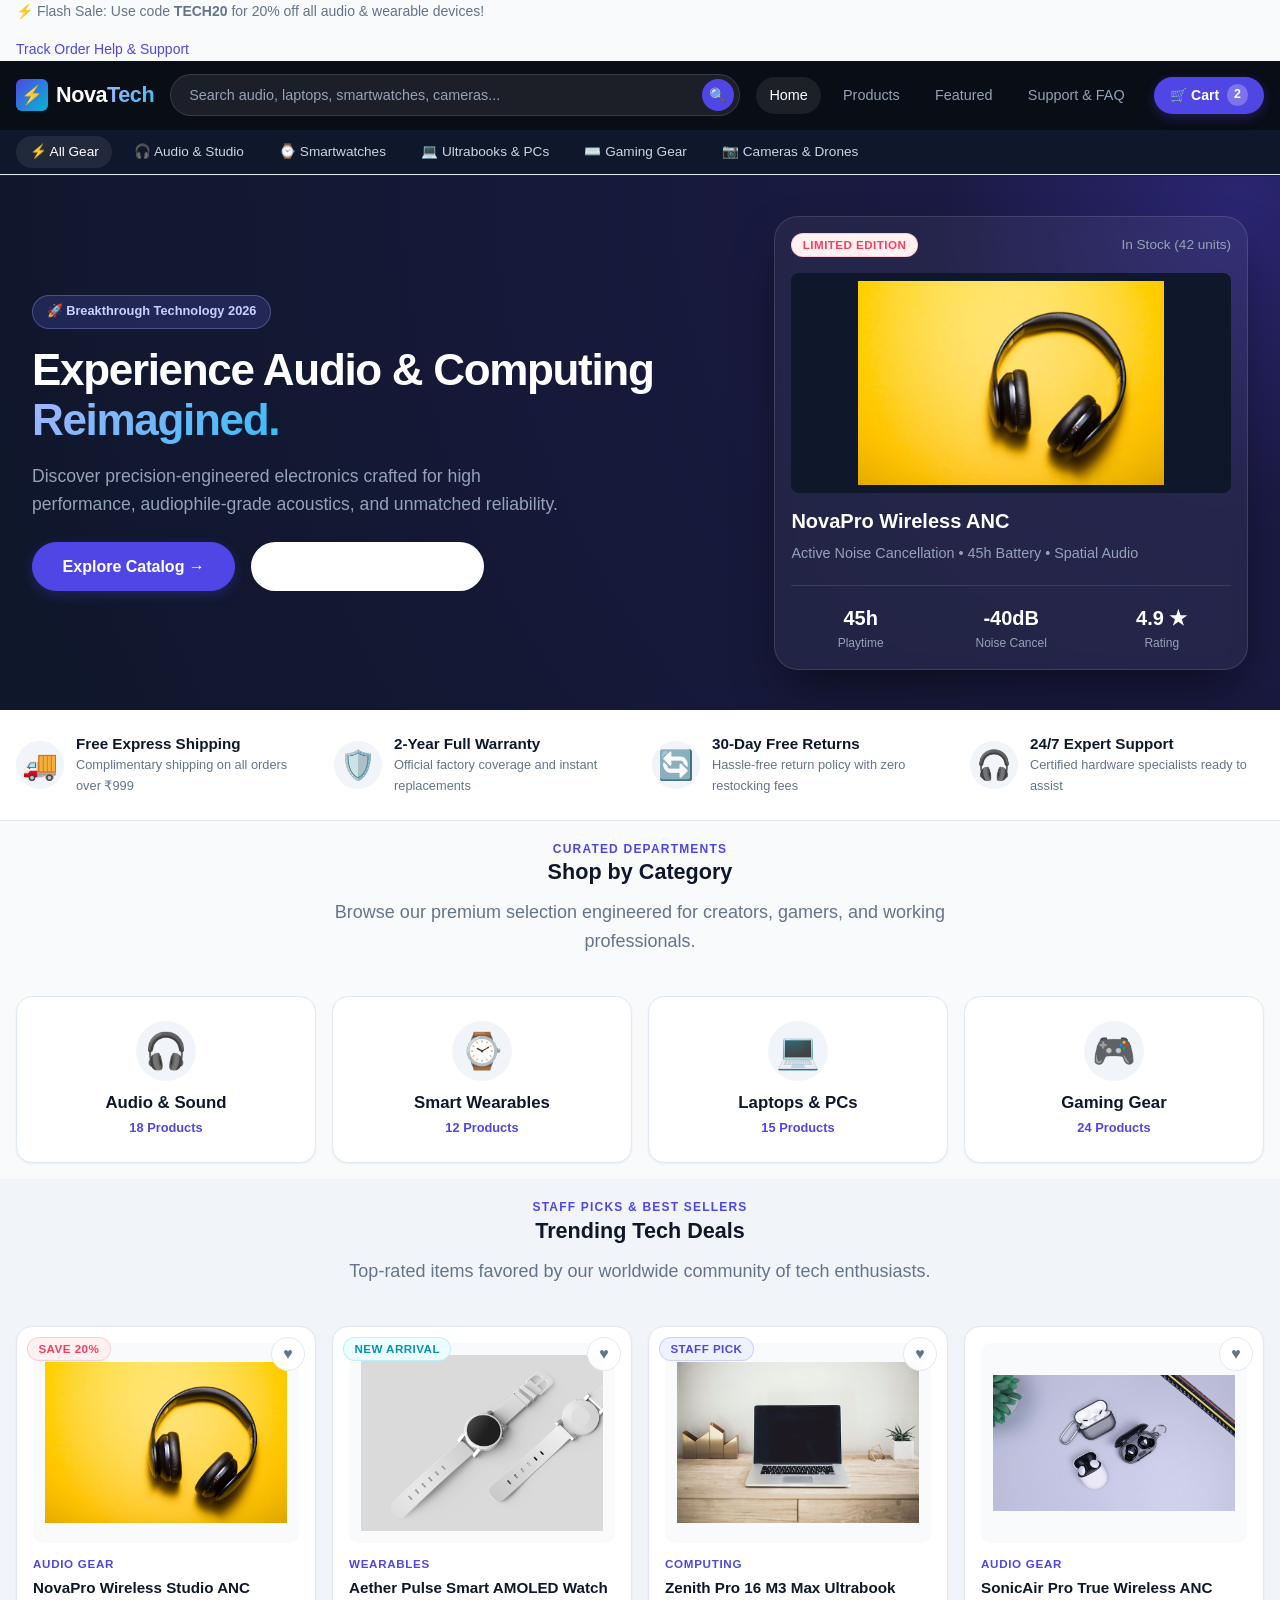
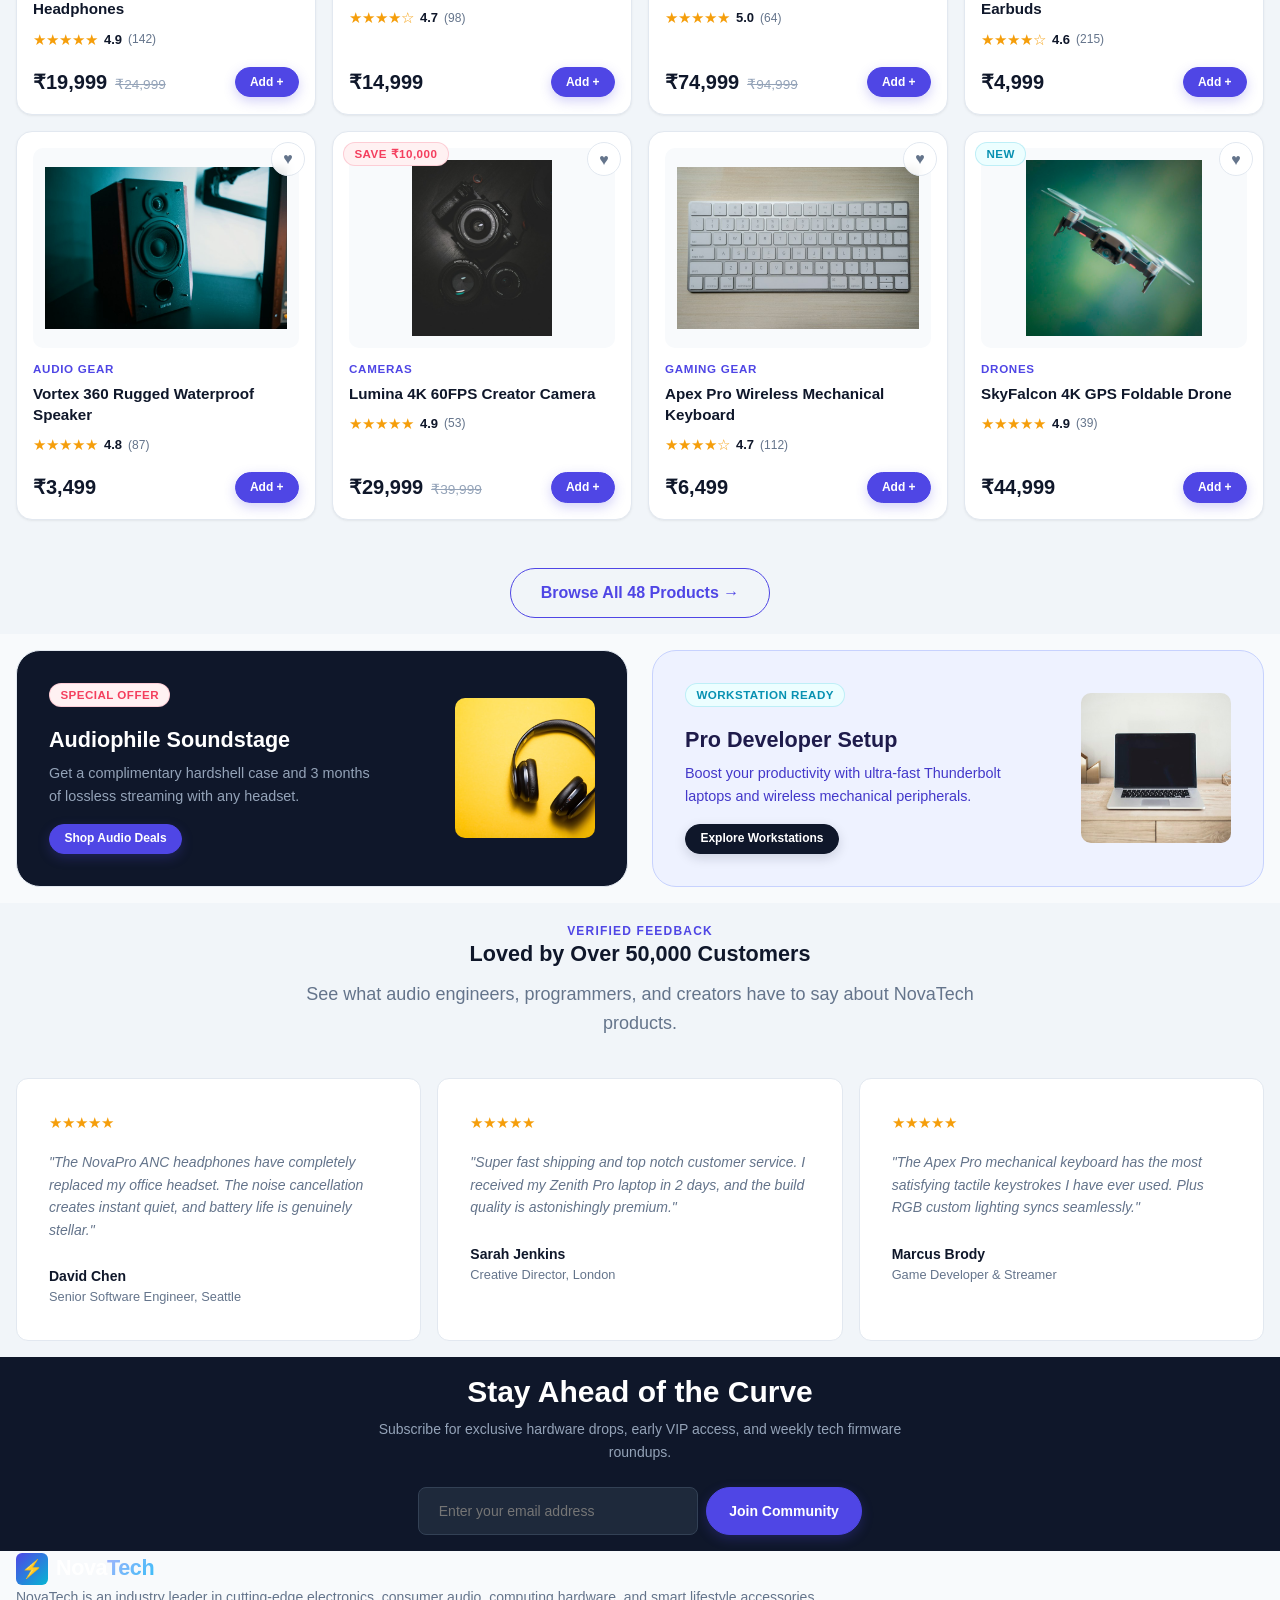
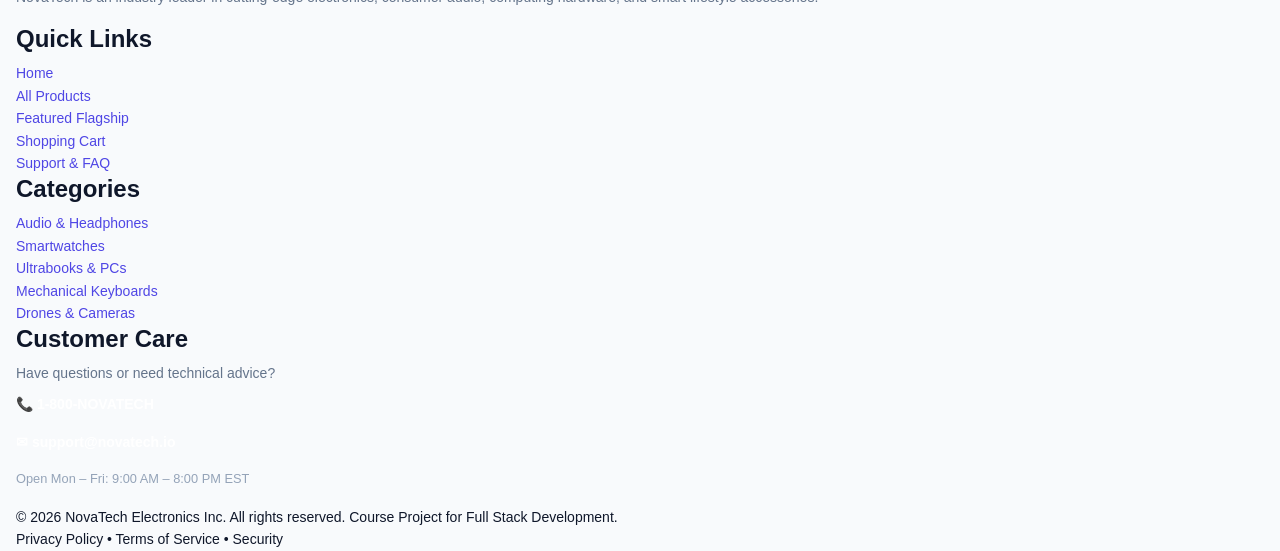
==== commit e88de307: "Fix layout glitches, constrain product images, and unify responsive grid styles" ====
--- a/index.html
+++ b/index.html
@@ -93,7 +93,7 @@
               <span class="badge badge-sale">Limited Edition</span>
               <span style="color: #94a3b8; font-size: 0.85rem;">In Stock (42 units)</span>
             </div>
-            <img src="assets/images/headphones.jpg" alt="NovaPro Wireless ANC Headphones" style="max-height: 220px; border-radius: 8px; object-fit: cover; margin: 0 auto; display: block;">
+            <img src="assets/images/headphones.jpg" alt="NovaPro Wireless ANC Headphones" style="max-height: 220px; width: 100%; border-radius: 8px; object-fit: contain; margin: 0 auto; display: block; background: #0f172a; padding: 8px;">
             <h3 style="color: #ffffff; margin-top: 1rem; font-size: 1.25rem;">NovaPro Wireless ANC</h3>
             <p style="color: #94a3b8; font-size: 0.9rem; margin-bottom: 0;">Active Noise Cancellation • 45h Battery • Spatial Audio</p>
             <div class="hero-stat-row">
--- a/css/variables.css
+++ b/css/variables.css
@@ -9,6 +9,13 @@
   --color-brand-hover: #4338ca;
   --color-brand-light: #eef2ff;
   --color-brand-glow: rgba(79, 70, 229, 0.25);
+
+  /* Semantic Compatibility Tokens */
+  --color-primary: #4f46e5;
+  --color-primary-hover: #4338ca;
+  --color-primary-light: #eef2ff;
+  --color-secondary: #0f172a;
+  --color-secondary-hover: #1e293b;
 
   --color-cyan: #06b6d4;             /* Cyber Cyan Accent */
   --color-cyan-hover: #0891b2;
--- a/css/base.css
+++ b/css/base.css
@@ -32,6 +32,8 @@
 
 main {
   flex: 1 0 auto;
+  background-color: var(--color-bg-main);
+  color: var(--color-text-main);
 }
 
 /* Heading Typography */
--- a/css/components.css
+++ b/css/components.css
@@ -1,6 +1,6 @@
 /* ==========================================================================
-   NovaTech - Modern Commercial E-Commerce Components
-   Custom, high-converting, original digital storefront (No Amazon replica)
+   NovaTech Design System - Unified Commercial E-Commerce Components
+   Clean, modern, premium tech commerce storefront
    ========================================================================== */
 
 /* --- 1. Modern Buttons & Action CTAs --- */
@@ -22,17 +22,21 @@
   font-family: inherit;
   text-decoration: none;
   line-height: 1.25;
-}
-
-/* Primary Indigo Button */
-.btn-primary, .btn-cart-yellow {
+  box-sizing: border-box;
+}
+
+.btn-primary,
+.btn-cart-yellow,
+.add-to-cart-btn {
   background: var(--color-brand);
   border-color: var(--color-brand);
   color: #ffffff;
   box-shadow: 0 4px 12px rgba(79, 70, 229, 0.25);
 }
 
-.btn-primary:hover, .btn-cart-yellow:hover {
+.btn-primary:hover,
+.btn-cart-yellow:hover,
+.add-to-cart-btn:hover {
   background: var(--color-brand-hover);
   border-color: var(--color-brand-hover);
   box-shadow: 0 6px 16px rgba(79, 70, 229, 0.35);
@@ -40,22 +44,26 @@
   color: #ffffff;
 }
 
-/* Secondary Obsidian Button */
-.btn-secondary, .btn-orange, .btn-buy-now, .btn-flipkart {
+.btn-secondary,
+.btn-orange,
+.btn-buy-now,
+.btn-flipkart {
   background: var(--color-cta-secondary);
   border-color: var(--color-cta-secondary);
   color: #ffffff;
   box-shadow: 0 4px 12px rgba(15, 23, 42, 0.15);
 }
 
-.btn-secondary:hover, .btn-orange:hover, .btn-buy-now:hover, .btn-flipkart:hover {
+.btn-secondary:hover,
+.btn-orange:hover,
+.btn-buy-now:hover,
+.btn-flipkart:hover {
   background: var(--color-cta-secondary-hover);
   border-color: var(--color-cta-secondary-hover);
   color: #ffffff;
   transform: translateY(-1px);
 }
 
-/* Clean Outline Button */
 .btn-outline {
   background: #ffffff;
   border: 1px solid var(--color-border);
@@ -81,7 +89,7 @@
 }
 
 .btn-sm {
-  padding: 0.45rem 0.95rem;
+  padding: 0.42rem 0.9rem;
   font-size: var(--font-size-xs);
   border-radius: var(--radius-full);
 }
@@ -132,13 +140,15 @@
   letter-spacing: 0.04em;
 }
 
-.badge-primary, .badge-choice {
+.badge-primary,
+.badge-choice {
   background-color: var(--color-brand-light);
   color: var(--color-brand);
   border: 1px solid rgba(79, 70, 229, 0.2);
 }
 
-.badge-deal, .badge-sale {
+.badge-deal,
+.badge-sale {
   background-color: var(--color-rose-light);
   color: var(--color-rose);
   border: 1px solid rgba(244, 63, 94, 0.2);
@@ -160,7 +170,12 @@
   border: 1px solid rgba(16, 185, 129, 0.2);
 }
 
-/* Fast Dispatch Tag (Replaces Prime) */
+.badge-success {
+  background-color: var(--color-emerald-light);
+  color: var(--color-emerald-text);
+  border: 1px solid rgba(16, 185, 129, 0.2);
+}
+
 .badge-dispatch {
   color: var(--color-brand);
   font-weight: 700;
@@ -201,7 +216,7 @@
   text-decoration: underline;
 }
 
-/* --- 4. Modern Product Card --- */
+/* --- 4. Product Card Component (Rock-Solid Image & Card Bounds) --- */
 .product-card {
   background-color: var(--color-bg-surface);
   border: 1px solid var(--color-border);
@@ -213,6 +228,9 @@
   position: relative;
   padding: var(--space-4);
   box-shadow: var(--shadow-card);
+  min-width: 0;
+  width: 100%;
+  box-sizing: border-box;
 }
 
 .product-card:hover {
@@ -224,25 +242,32 @@
 .product-card-img-wrap {
   position: relative;
   width: 100%;
-  aspect-ratio: 4 / 3;
-  background-color: #f1f5f9;
+  height: 200px;
+  max-height: 200px;
+  background-color: #f8fafc;
   border-radius: var(--radius-md);
   overflow: hidden;
   display: flex;
   align-items: center;
   justify-content: center;
+  padding: 12px;
+  box-sizing: border-box;
   cursor: pointer;
 }
 
 .product-card-img {
-  width: 100%;
-  height: 100%;
-  object-fit: cover;
+  max-width: 100%;
+  max-height: 100%;
+  width: auto;
+  height: auto;
+  object-fit: contain;
+  display: block;
+  margin: 0 auto;
   transition: transform var(--transition-smooth);
 }
 
 .product-card:hover .product-card-img {
-  transform: scale(1.06);
+  transform: scale(1.05);
 }
 
 .product-card-badge {
@@ -283,9 +308,11 @@
   flex-direction: column;
   flex: 1 1 auto;
   padding-top: var(--space-3);
-}
-
-.product-card-brand {
+  min-width: 0;
+}
+
+.product-card-brand,
+.product-card-category {
   font-size: 0.725rem;
   color: var(--color-brand);
   text-transform: uppercase;
@@ -308,29 +335,52 @@
   transition: color var(--transition-fast);
 }
 
+.product-card-title a {
+  color: inherit;
+  text-decoration: none;
+}
+
+.product-card-title a:hover,
 .product-card-title:hover {
   color: var(--color-brand);
 }
 
-.product-card-price-row {
-  display: flex;
-  align-items: baseline;
+.product-card-rating {
+  margin: 2px 0 6px;
+}
+
+.product-card-price-row,
+.product-card-footer {
+  display: flex;
+  align-items: center;
+  justify-content: space-between;
   flex-wrap: wrap;
   gap: 8px;
-  margin: 6px 0 8px;
-}
-
-.product-price-current {
+  margin-top: auto;
+  padding-top: 8px;
+}
+
+.product-price-wrap {
+  display: flex;
+  align-items: baseline;
+  gap: 8px;
+  flex-wrap: wrap;
+}
+
+.product-price-current,
+.product-current-price {
   font-size: 1.25rem;
   font-weight: 800;
   color: var(--color-text-main);
 }
 
-.product-price-current .currency-symbol {
+.product-price-current .currency-symbol,
+.product-current-price .currency-symbol {
   font-size: 0.8em;
 }
 
-.product-price-original {
+.product-price-original,
+.product-original-price {
   font-size: 0.85rem;
   color: var(--color-text-light);
   text-decoration: line-through;
@@ -339,7 +389,7 @@
 .product-card-delivery {
   font-size: 0.75rem;
   color: var(--color-text-muted);
-  margin-bottom: var(--space-3);
+  margin: 6px 0 10px;
   line-height: 1.4;
   display: flex;
   align-items: center;
@@ -352,9 +402,10 @@
 
 .product-card-actions {
   margin-top: auto;
-}
-
-/* --- 5. Modern Tech Header --- */
+  width: 100%;
+}
+
+/* --- 5. Navigation Bar & Header --- */
 .site-header {
   background-color: var(--color-nav-bg);
   border-bottom: 1px solid var(--color-nav-border);
@@ -382,6 +433,7 @@
   color: #ffffff;
   text-decoration: none;
   letter-spacing: -0.02em;
+  white-space: nowrap;
 }
 
 .brand-logo .logo-icon {
@@ -401,7 +453,6 @@
   -webkit-text-fill-color: transparent;
 }
 
-/* Clean Search Bar */
 .nav-search-bar {
   flex: 1 1 auto;
   display: flex;
@@ -421,6 +472,7 @@
   color: #ffffff;
   outline: none;
   transition: all var(--transition-base);
+  box-sizing: border-box;
 }
 
 .nav-search-input::placeholder {
@@ -454,7 +506,6 @@
   transform: scale(1.05);
 }
 
-/* Nav Navigation Links */
 .nav-links-wrap {
   display: flex;
   align-items: center;
@@ -472,12 +523,12 @@
   cursor: pointer;
 }
 
-.nav-link-btn:hover, .nav-link-btn.active {
+.nav-link-btn:hover,
+.nav-link-btn.active {
   color: #ffffff;
   background: rgba(255, 255, 255, 0.08);
 }
 
-/* Nav Cart Pill Button */
 .nav-cart-pill {
   display: inline-flex;
   align-items: center;
@@ -492,6 +543,7 @@
   box-shadow: 0 4px 12px rgba(79, 70, 229, 0.3);
   transition: all var(--transition-fast);
   cursor: pointer;
+  white-space: nowrap;
 }
 
 .nav-cart-pill:hover {
@@ -506,7 +558,6 @@
   font-size: 0.775rem;
 }
 
-/* Sub-Navigation Ribbon */
 .sub-nav-ribbon {
   background-color: var(--color-subnav-bg);
   border-bottom: 1px solid var(--color-border);
@@ -538,13 +589,15 @@
   transition: all var(--transition-fast);
 }
 
-.sub-nav-link:hover, .sub-nav-link.active {
+.sub-nav-link:hover,
+.sub-nav-link.active {
   color: #ffffff;
   background: rgba(255, 255, 255, 0.08);
 }
 
-/* --- 6. Modern Tech Hero Showcase --- */
-.hero-showcase {
+/* --- 6. Hero Showcases (Clean, Constrained & Modern) --- */
+.hero-showcase,
+.hero-section {
   background: radial-gradient(circle at top right, #1e1b4b 0%, #0f172a 100%);
   color: #ffffff;
   padding: var(--space-10) var(--space-4);
@@ -552,7 +605,8 @@
   overflow: hidden;
 }
 
-.hero-showcase::after {
+.hero-showcase::after,
+.hero-section::after {
   content: "";
   position: absolute;
   top: -50%;
@@ -563,7 +617,8 @@
   pointer-events: none;
 }
 
-.hero-showcase-content {
+.hero-showcase-content,
+.hero-grid {
   max-width: var(--container-max-width);
   margin: 0 auto;
   display: grid;
@@ -574,7 +629,8 @@
   z-index: 2;
 }
 
-.hero-pill-badge {
+.hero-pill-badge,
+.hero-tagline {
   display: inline-flex;
   align-items: center;
   gap: 6px;
@@ -588,21 +644,25 @@
   margin-bottom: var(--space-4);
 }
 
-.hero-showcase-title {
+.hero-showcase-title,
+.hero-title {
   font-size: 2.75rem;
   font-weight: 800;
   line-height: 1.15;
   letter-spacing: -0.03em;
+  color: #ffffff;
   margin-bottom: var(--space-4);
 }
 
-.hero-showcase-title span {
+.hero-showcase-title span,
+.hero-title .highlight {
   background: linear-gradient(135deg, #a5b4fc 0%, #38bdf8 100%);
   -webkit-background-clip: text;
   -webkit-text-fill-color: transparent;
 }
 
-.hero-showcase-desc {
+.hero-showcase-desc,
+.hero-description {
   font-size: 1.1rem;
   color: #94a3b8;
   line-height: 1.6;
@@ -610,26 +670,145 @@
   max-width: 540px;
 }
 
-.hero-preview-card {
+.hero-buttons {
+  display: flex;
+  gap: 1rem;
+  flex-wrap: wrap;
+}
+
+.hero-preview-card,
+.hero-banner-card {
   position: relative;
   border-radius: var(--radius-xl);
   overflow: hidden;
   box-shadow: 0 25px 50px -12px rgba(0, 0, 0, 0.5);
-  border: 1px solid rgba(255, 255, 255, 0.1);
+  border: 1px solid rgba(255, 255, 255, 0.12);
   background: rgba(255, 255, 255, 0.05);
   backdrop-filter: blur(8px);
-  padding: 12px;
+  padding: 16px;
 }
 
 .hero-preview-img {
   width: 100%;
-  height: 320px;
-  object-fit: cover;
+  height: 280px;
+  object-fit: contain;
+  background: rgba(15, 23, 42, 0.6);
   border-radius: var(--radius-lg);
   display: block;
 }
 
-/* Category Strip */
+.hero-stat-row {
+  display: grid;
+  grid-template-columns: repeat(3, 1fr);
+  gap: 12px;
+  margin-top: 1.25rem;
+  padding-top: 1rem;
+  border-top: 1px solid rgba(255, 255, 255, 0.1);
+}
+
+.hero-stat-item {
+  text-align: center;
+}
+
+.hero-stat-value {
+  font-size: 1.25rem;
+  font-weight: 800;
+  color: #ffffff;
+}
+
+.hero-stat-label {
+  font-size: 0.75rem;
+  color: #94a3b8;
+}
+
+/* --- 7. Features Strip & Trust Guarantees --- */
+.features-strip {
+  background: #ffffff;
+  border-bottom: 1px solid var(--color-border);
+  padding: var(--space-6) 0;
+}
+
+.features-grid {
+  display: grid;
+  grid-template-columns: repeat(auto-fit, minmax(220px, 1fr));
+  gap: var(--space-6);
+}
+
+.feature-box {
+  display: flex;
+  align-items: center;
+  gap: var(--space-3);
+}
+
+.feature-icon-wrap {
+  font-size: 1.8rem;
+  width: 48px;
+  height: 48px;
+  border-radius: var(--radius-full);
+  background: var(--color-bg-subtle);
+  display: flex;
+  align-items: center;
+  justify-content: center;
+  flex-shrink: 0;
+}
+
+.feature-title {
+  font-size: 0.95rem;
+  font-weight: 700;
+  color: var(--color-text-main);
+  margin-bottom: 2px;
+}
+
+.feature-desc {
+  font-size: 0.8rem;
+  color: var(--color-text-muted);
+  margin: 0;
+}
+
+.trust-bar {
+  display: grid;
+  grid-template-columns: repeat(auto-fit, minmax(220px, 1fr));
+  gap: var(--space-4);
+  margin: var(--space-8) 0;
+}
+
+.trust-item {
+  background: #ffffff;
+  border: 1px solid var(--color-border);
+  border-radius: var(--radius-lg);
+  padding: var(--space-5);
+  display: flex;
+  align-items: center;
+  gap: var(--space-4);
+  box-shadow: var(--shadow-card);
+}
+
+.trust-icon {
+  font-size: 2rem;
+  flex-shrink: 0;
+  width: 50px;
+  height: 50px;
+  border-radius: var(--radius-full);
+  background: var(--color-bg-subtle);
+  display: flex;
+  align-items: center;
+  justify-content: center;
+}
+
+.trust-title {
+  font-size: 0.95rem;
+  font-weight: 700;
+  color: var(--color-text-main);
+  margin-bottom: 2px;
+}
+
+.trust-desc {
+  font-size: 0.8rem;
+  color: var(--color-text-muted);
+  margin: 0;
+}
+
+/* --- 8. Category Navigation & Cards --- */
 .category-pill-strip {
   display: flex;
   align-items: center;
@@ -657,7 +836,8 @@
   transition: all var(--transition-fast);
 }
 
-.category-pill-btn:hover, .category-pill-btn.active {
+.category-pill-btn:hover,
+.category-pill-btn.active {
   background: var(--color-brand);
   color: #ffffff;
   border-color: var(--color-brand);
@@ -665,7 +845,52 @@
   box-shadow: 0 4px 12px rgba(79, 70, 229, 0.25);
 }
 
-/* Deals Strip */
+.category-card {
+  background: #ffffff;
+  border: 1px solid var(--color-border);
+  border-radius: var(--radius-lg);
+  padding: var(--space-6);
+  text-align: center;
+  display: flex;
+  flex-direction: column;
+  align-items: center;
+  text-decoration: none;
+  transition: all var(--transition-base);
+  box-shadow: var(--shadow-card);
+}
+
+.category-card:hover {
+  transform: translateY(-3px);
+  border-color: var(--color-brand);
+  box-shadow: var(--shadow-hover);
+}
+
+.category-icon-box {
+  font-size: 2.2rem;
+  margin-bottom: var(--space-3);
+  width: 60px;
+  height: 60px;
+  border-radius: 50%;
+  background: var(--color-bg-subtle);
+  display: flex;
+  align-items: center;
+  justify-content: center;
+}
+
+.category-title {
+  font-size: 1.05rem;
+  font-weight: 700;
+  color: var(--color-text-main);
+  margin-bottom: 4px;
+}
+
+.category-count {
+  font-size: 0.8rem;
+  color: var(--color-brand);
+  font-weight: 600;
+}
+
+/* --- 9. Deals, Banners & Collections --- */
 .deals-banner {
   background: #ffffff;
   border: 1px solid var(--color-border);
@@ -693,7 +918,6 @@
   border: 1px solid rgba(244, 63, 94, 0.2);
 }
 
-/* Innovation Quad Grid */
 .quad-grid {
   display: grid;
   grid-template-columns: repeat(auto-fit, minmax(280px, 1fr));
@@ -776,67 +1000,116 @@
   text-decoration: underline;
 }
 
-/* Trust Guarantees Bar */
-.trust-bar {
+.promo-banners-grid {
   display: grid;
-  grid-template-columns: repeat(auto-fit, minmax(220px, 1fr));
+  grid-template-columns: 1fr 1fr;
+  gap: var(--space-6);
+}
+
+.promo-card {
+  border-radius: var(--radius-xl);
+  padding: var(--space-8);
+  display: flex;
+  align-items: center;
+  justify-content: space-between;
   gap: var(--space-4);
-  margin: var(--space-8) 0;
-}
-
-.trust-item {
-  background: #ffffff;
-  border: 1px solid var(--color-border);
-  border-radius: var(--radius-lg);
-  padding: var(--space-5);
-  display: flex;
-  align-items: center;
-  gap: var(--space-4);
-  box-shadow: var(--shadow-card);
-}
-
-.trust-icon {
-  font-size: 2rem;
-  flex-shrink: 0;
-  width: 50px;
-  height: 50px;
-  border-radius: var(--radius-full);
-  background: var(--color-bg-subtle);
-  display: flex;
-  align-items: center;
-  justify-content: center;
-}
-
-.trust-title {
-  font-size: 0.95rem;
-  font-weight: 700;
-  color: var(--color-text-main);
-  margin-bottom: 2px;
-}
-
-.trust-desc {
-  font-size: 0.8rem;
-  color: var(--color-text-muted);
+  border: 1px solid var(--color-border);
+}
+
+.promo-card.dark {
+  background: #0f172a;
+  color: #ffffff;
+}
+
+.promo-card.dark h3 {
+  color: #ffffff;
+  margin: 0.5rem 0;
+  font-size: 1.35rem;
+}
+
+.promo-card.dark p {
+  color: #94a3b8;
+  font-size: 0.9rem;
   margin: 0;
 }
 
-/* --- 7. Product Catalog & Aside Filters --- */
+.promo-card.accent {
+  background: #eef2ff;
+  border-color: #c7d2fe;
+}
+
+.promo-card.accent h3 {
+  color: #1e1b4b;
+  margin: 0.5rem 0;
+  font-size: 1.35rem;
+}
+
+.promo-card.accent p {
+  color: #4338ca;
+  font-size: 0.9rem;
+  margin: 0;
+}
+
+/* --- 10. Product Catalog & Filter Controls --- */
 .catalog-layout {
   display: grid;
   grid-template-columns: 280px 1fr;
   gap: var(--space-6);
   margin: var(--space-6) 0;
-}
-
-.catalog-sidebar {
+  align-items: start;
+}
+
+.catalog-sidebar,
+.catalog-filter-aside {
   background: #ffffff;
   border: 1px solid var(--color-border);
   border-radius: var(--radius-lg);
   padding: var(--space-6);
-  align-self: start;
-  position: sticky;
-  top: 90px;
   box-shadow: var(--shadow-card);
+  box-sizing: border-box;
+}
+
+.catalog-toolbar,
+.catalog-results-header {
+  background-color: #ffffff;
+  border: 1px solid var(--color-border);
+  border-radius: var(--radius-md);
+  padding: var(--space-3) var(--space-4);
+  display: flex;
+  align-items: center;
+  justify-content: space-between;
+  margin-bottom: var(--space-4);
+}
+
+.catalog-count-text,
+.catalog-count {
+  font-size: 0.875rem;
+  color: var(--color-text-main);
+}
+
+.catalog-count-bold,
+.catalog-count strong {
+  color: var(--color-brand);
+  font-weight: 700;
+}
+
+.catalog-sort-wrap,
+.catalog-sort-box {
+  display: flex;
+  align-items: center;
+  gap: 8px;
+  font-size: 0.85rem;
+}
+
+.catalog-sort-select {
+  padding: 0.4rem 0.75rem;
+  border: 1px solid var(--color-border);
+  border-radius: var(--radius-sm);
+  background-color: #f8fafc;
+  font-size: 0.85rem;
+  color: var(--color-text-main);
+  cursor: pointer;
+  outline: none;
 }
 
 .filter-group {
@@ -882,20 +1155,38 @@
   cursor: pointer;
 }
 
+.form-range-wrap {
+  display: flex;
+  flex-direction: column;
+  gap: 6px;
+}
+
 .form-range {
   width: 100%;
   accent-color: var(--color-brand);
   cursor: pointer;
 }
 
-/* --- 8. Product Detail View --- */
-.product-detail-view {
+.range-values {
+  display: flex;
+  justify-content: space-between;
+  font-size: 0.75rem;
+  color: var(--color-text-muted);
+}
+
+/* --- 11. Product Detail Page --- */
+.product-detail-view,
+.product-detail-layout {
   background: #ffffff;
   border: 1px solid var(--color-border);
   border-radius: var(--radius-xl);
   padding: var(--space-8);
   margin: var(--space-6) 0;
   box-shadow: var(--shadow-card);
+  display: grid;
+  grid-template-columns: 1fr 1.2fr;
+  gap: var(--space-10);
+  align-items: start;
 }
 
 .product-detail-grid {
@@ -905,28 +1196,41 @@
   align-items: start;
 }
 
-.detail-gallery-main {
+.detail-gallery-main,
+.main-preview-img-box {
   width: 100%;
-  aspect-ratio: 4 / 3;
-  background: #f1f5f9;
+  height: 380px;
+  background: #f8fafc;
   border-radius: var(--radius-lg);
   overflow: hidden;
   margin-bottom: var(--space-4);
   border: 1px solid var(--color-border);
-}
-
-.detail-main-img {
-  width: 100%;
-  height: 100%;
-  object-fit: cover;
-}
-
-.detail-thumbs-strip {
+  display: flex;
+  align-items: center;
+  justify-content: center;
+  padding: 16px;
+  box-sizing: border-box;
+}
+
+.detail-main-img,
+.main-preview-img {
+  max-width: 100%;
+  max-height: 100%;
+  width: auto;
+  height: auto;
+  object-fit: contain;
+  display: block;
+}
+
+.detail-thumbs-strip,
+.thumbnails-strip {
   display: flex;
   gap: var(--space-3);
-}
-
-.detail-thumb-btn {
+  overflow-x: auto;
+}
+
+.detail-thumb-btn,
+.thumbnail-btn {
   width: 70px;
   height: 70px;
   border-radius: var(--radius-md);
@@ -934,35 +1238,190 @@
   background: #f8fafc;
   overflow: hidden;
   cursor: pointer;
-  padding: 0;
+  padding: 4px;
+  display: flex;
+  align-items: center;
+  justify-content: center;
   transition: all var(--transition-fast);
-}
-
-.detail-thumb-btn.active, .detail-thumb-btn:hover {
+  box-sizing: border-box;
+}
+
+.detail-thumb-btn.active,
+.thumbnail-btn.active,
+.detail-thumb-btn:hover,
+.thumbnail-btn:hover {
   border-color: var(--color-brand);
   box-shadow: 0 0 0 2px var(--color-brand-light);
 }
 
-.detail-thumb-img {
+.detail-thumb-btn img,
+.thumbnail-btn img {
+  max-width: 100%;
+  max-height: 100%;
+  object-fit: contain;
+}
+
+.product-detail-info {
+  display: flex;
+  flex-direction: column;
+  gap: var(--space-4);
+}
+
+.product-detail-title {
+  font-size: 1.85rem;
+  font-weight: 800;
+  line-height: 1.25;
+  color: var(--color-text-main);
+  margin-bottom: var(--space-2);
+}
+
+.product-detail-price-box {
+  display: flex;
+  align-items: baseline;
+  gap: 12px;
+  margin: var(--space-2) 0;
+}
+
+.product-detail-current-price {
+  font-size: 2rem;
+  font-weight: 800;
+  color: var(--color-text-main);
+}
+
+.quantity-stepper {
+  display: inline-flex;
+  align-items: center;
+  border: 1px solid var(--color-border);
+  border-radius: var(--radius-full);
+  background: #ffffff;
+  overflow: hidden;
+}
+
+.stepper-btn {
+  width: 38px;
+  height: 38px;
+  display: flex;
+  align-items: center;
+  justify-content: center;
+  font-size: 1.1rem;
+  font-weight: 700;
+  color: var(--color-text-main);
+  background: transparent;
+  border: none;
+  cursor: pointer;
+  transition: background var(--transition-fast);
+}
+
+.stepper-btn:hover {
+  background: var(--color-bg-subtle);
+  color: var(--color-brand);
+}
+
+.stepper-input {
+  width: 44px;
+  text-align: center;
+  font-weight: 700;
+  font-size: 0.95rem;
+  border: none;
+  background: transparent;
+  outline: none;
+}
+
+.tab-container {
+  margin-top: var(--space-8);
+  background: #ffffff;
+  border: 1px solid var(--color-border);
+  border-radius: var(--radius-xl);
+  overflow: hidden;
+  box-shadow: var(--shadow-card);
+}
+
+.tab-nav {
+  display: flex;
+  border-bottom: 1px solid var(--color-border);
+  background: #f8fafc;
+  overflow-x: auto;
+}
+
+.tab-btn {
+  padding: 1rem 1.75rem;
+  font-size: 0.95rem;
+  font-weight: 600;
+  color: var(--color-text-muted);
+  border: none;
+  border-bottom: 2px solid transparent;
+  background: transparent;
+  cursor: pointer;
+  white-space: nowrap;
+  transition: all var(--transition-fast);
+}
+
+.tab-btn:hover,
+.tab-btn.active {
+  color: var(--color-brand);
+  border-bottom-color: var(--color-brand);
+  background: #ffffff;
+}
+
+.tab-pane {
+  padding: var(--space-8);
+}
+
+.specs-table {
   width: 100%;
-  height: 100%;
-  object-fit: cover;
-}
-
-.detail-buy-box {
+  border-collapse: collapse;
+}
+
+.specs-table tr {
+  border-bottom: 1px solid var(--color-border);
+}
+
+.specs-table tr:last-child {
+  border-bottom: none;
+}
+
+.specs-table td {
+  padding: 0.85rem var(--space-3);
+  font-size: 0.9rem;
+}
+
+.specs-table td:first-child {
+  font-weight: 700;
+  color: var(--color-text-main);
+  width: 30%;
   background: #f8fafc;
-  border: 1px solid var(--color-border);
-  border-radius: var(--radius-lg);
-  padding: var(--space-6);
-  margin-top: var(--space-6);
-}
-
-/* --- 9. Shopping Cart & Checkout --- */
+}
+
+.breadcrumb {
+  display: flex;
+  align-items: center;
+  gap: 8px;
+  font-size: 0.85rem;
+  color: var(--color-text-muted);
+  margin-bottom: var(--space-5);
+  flex-wrap: wrap;
+}
+
+.breadcrumb a {
+  color: var(--color-brand);
+  text-decoration: none;
+}
+
+.breadcrumb a:hover {
+  text-decoration: underline;
+}
+
+.breadcrumb-separator {
+  color: var(--color-border);
+}
+
+/* --- 12. Shopping Cart & Checkout --- */
 .cart-layout {
   display: grid;
   grid-template-columns: 1fr 380px;
   gap: var(--space-8);
   margin: var(--space-6) 0;
+  align-items: start;
 }
 
 .cart-items-card {
@@ -984,102 +1443,238 @@
   align-self: start;
 }
 
-.cart-item-row {
-  display: flex;
+.cart-table {
+  width: 100%;
+  border-collapse: collapse;
+}
+
+.cart-table th {
+  text-align: left;
+  padding: 0.75rem var(--space-3);
+  font-size: 0.85rem;
+  font-weight: 700;
+  color: var(--color-text-muted);
+  border-bottom: 2px solid var(--color-border);
+  text-transform: uppercase;
+}
+
+.cart-table td {
+  padding: 1.25rem var(--space-3);
+  border-bottom: 1px solid var(--color-border);
+  vertical-align: middle;
+}
+
+.cart-product-cell {
+  display: flex;
+  align-items: center;
   gap: var(--space-4);
-  padding: var(--space-4) 0;
-  border-bottom: 1px solid var(--color-border);
-}
-
-.cart-item-row:last-child {
-  border-bottom: none;
-}
-
-.cart-item-thumb {
-  width: 100px;
-  height: 80px;
+}
+
+.cart-thumb {
+  width: 75px;
+  height: 75px;
+  object-fit: contain;
+  background: #f8fafc;
+  border-radius: var(--radius-sm);
+  padding: 4px;
+}
+
+.cart-product-name {
+  font-size: 0.95rem;
+  font-weight: 600;
+  margin-bottom: 2px;
+}
+
+.cart-product-name a {
+  color: var(--color-text-main);
+  text-decoration: none;
+}
+
+.cart-product-name a:hover {
+  color: var(--color-brand);
+}
+
+.cart-product-sku {
+  font-size: 0.75rem;
+  color: var(--color-text-muted);
+}
+
+.cart-remove-btn {
+  color: var(--color-rose);
+  background: none;
+  border: none;
+  font-size: 0.85rem;
+  font-weight: 600;
+  cursor: pointer;
+  transition: opacity var(--transition-fast);
+}
+
+.cart-remove-btn:hover {
+  opacity: 0.8;
+  text-decoration: underline;
+}
+
+.summary-row {
+  display: flex;
+  justify-content: space-between;
+  align-items: center;
+  padding: 0.6rem 0;
+  font-size: 0.9rem;
+  color: var(--color-text-muted);
+}
+
+.summary-row strong {
+  color: var(--color-text-main);
+}
+
+.summary-total-row {
+  display: flex;
+  justify-content: space-between;
+  align-items: center;
+  padding: 1rem 0;
+  border-top: 2px solid var(--color-border);
+  margin-top: 0.5rem;
+  font-size: 1.25rem;
+  font-weight: 800;
+  color: var(--color-text-main);
+}
+
+/* --- 13. Contact & Support & Accordion --- */
+.contact-layout {
+  display: grid;
+  grid-template-columns: 1fr 1.2fr;
+  gap: var(--space-8);
+  margin: var(--space-6) 0;
+}
+
+.contact-info-card {
+  background: #ffffff;
+  border: 1px solid var(--color-border);
+  border-radius: var(--radius-lg);
+  padding: var(--space-6);
+  box-shadow: var(--shadow-card);
+}
+
+.contact-info-item {
+  display: flex;
+  gap: var(--space-3);
+  margin-top: var(--space-5);
+}
+
+.contact-item-icon {
+  font-size: 1.5rem;
+  width: 44px;
+  height: 44px;
+  border-radius: var(--radius-full);
+  background: var(--color-bg-subtle);
+  display: flex;
+  align-items: center;
+  justify-content: center;
+  flex-shrink: 0;
+}
+
+.form-group {
+  margin-bottom: var(--space-4);
+}
+
+.form-label {
+  display: block;
+  font-size: 0.85rem;
+  font-weight: 600;
+  color: var(--color-text-main);
+  margin-bottom: 6px;
+}
+
+.form-control {
+  width: 100%;
+  padding: 0.65rem 1rem;
+  font-size: 0.9rem;
+  border: 1px solid var(--color-border);
   border-radius: var(--radius-md);
-  object-fit: cover;
-  background: #f1f5f9;
-}
-
-/* Modern Stepper */
-.quantity-stepper {
-  display: inline-flex;
-  align-items: center;
-  border: 1px solid var(--color-border);
-  border-radius: var(--radius-full);
-  background: #ffffff;
+  background: #ffffff;
+  color: var(--color-text-main);
+  outline: none;
+  box-sizing: border-box;
+  transition: border-color var(--transition-fast);
+}
+
+.form-control:focus {
+  border-color: var(--color-brand);
+  box-shadow: 0 0 0 3px rgba(79, 70, 229, 0.15);
+}
+
+.accordion-item {
+  background: #ffffff;
+  border: 1px solid var(--color-border);
+  border-radius: var(--radius-md);
+  margin-bottom: var(--space-3);
   overflow: hidden;
 }
 
-.stepper-btn {
-  background: transparent;
-  border: none;
-  width: 32px;
-  height: 32px;
-  display: flex;
-  align-items: center;
-  justify-content: center;
+.accordion-header {
+  padding: 1rem 1.25rem;
+  font-size: 0.95rem;
+  font-weight: 600;
+  color: var(--color-text-main);
+  cursor: pointer;
+  display: flex;
+  justify-content: space-between;
+  align-items: center;
+  user-select: none;
+  background: #ffffff;
+}
+
+.accordion-header::after {
+  content: "+";
+  font-size: 1.25rem;
   font-weight: 700;
-  color: var(--color-text-main);
-  cursor: pointer;
-  transition: background var(--transition-fast);
-}
-
-.stepper-btn:hover {
-  background: var(--color-bg-subtle);
   color: var(--color-brand);
-}
-
-.stepper-input {
-  width: 40px;
-  border: none;
-  text-align: center;
-  font-weight: 600;
+  transition: transform var(--transition-fast);
+}
+
+.accordion-item.active .accordion-header::after {
+  content: "−";
+}
+
+.accordion-body {
+  display: none;
+  padding: 1rem 1.25rem;
   font-size: 0.9rem;
-  outline: none;
-}
-
-/* Modal Overlay */
-.modal-overlay {
-  position: fixed;
-  inset: 0;
-  background: rgba(15, 23, 42, 0.65);
-  backdrop-filter: blur(4px);
-  z-index: 1000;
-  display: flex;
-  align-items: center;
-  justify-content: center;
-  padding: var(--space-4);
-}
-
-.modal-content {
-  background: #ffffff;
-  border-radius: var(--radius-xl);
-  max-width: 540px;
-  width: 100%;
-  padding: var(--space-8);
-  box-shadow: var(--shadow-modal);
-  position: relative;
-  max-height: 90vh;
-  overflow-y: auto;
-}
-
-/* Toast */
-.toast-msg {
+  color: var(--color-text-muted);
+  border-top: 1px solid var(--color-border);
+  line-height: 1.6;
+}
+
+.accordion-item.active .accordion-body {
+  display: block;
+}
+
+/* Toast Message */
+.toast {
   position: fixed;
   bottom: 24px;
   right: 24px;
-  background: var(--color-cta-secondary);
+  background: #0f172a;
   color: #ffffff;
-  padding: 12px 24px;
-  border-radius: var(--radius-full);
-  box-shadow: var(--shadow-hover);
+  padding: 12px 20px;
+  border-radius: var(--radius-full);
+  box-shadow: var(--shadow-modal);
+  font-size: 0.9rem;
+  font-weight: 600;
+  display: flex;
+  align-items: center;
+  gap: 8px;
   z-index: 9999;
-  font-size: 0.9rem;
-  font-weight: 500;
-  display: flex;
-  align-items: center;
-  gap: 10px;
-}
+  animation: slideUp 0.3s ease;
+}
+
+@keyframes slideUp {
+  from {
+    transform: translateY(100%);
+    opacity: 0;
+  }
+  to {
+    transform: translateY(0);
+    opacity: 1;
+  }
+}
--- a/css/layout.css
+++ b/css/layout.css
@@ -49,20 +49,45 @@
   color: var(--color-link-hover);
 }
 
-/* --- Product Grids --- */
+/* --- Product Grids & General Grid System --- */
+.grid {
+  display: grid;
+  gap: var(--space-4);
+}
+
+.grid-cols-2 {
+  grid-template-columns: repeat(2, minmax(0, 1fr));
+}
+
+.grid-cols-3 {
+  grid-template-columns: repeat(3, minmax(0, 1fr));
+}
+
+.grid-cols-4 {
+  grid-template-columns: repeat(4, minmax(0, 1fr));
+}
+
 .product-grid {
   display: grid;
-  grid-template-columns: repeat(auto-fill, minmax(230px, 1fr));
-  gap: var(--space-3);
+  grid-template-columns: repeat(auto-fill, minmax(240px, 1fr));
+  gap: var(--space-4);
   margin-bottom: var(--space-6);
 }
 
 /* --- Catalog 2-Column Layout (Sidebar + Results) --- */
 .catalog-layout {
   display: grid;
-  grid-template-columns: 240px 1fr;
-  gap: var(--space-4);
+  grid-template-columns: 260px 1fr;
+  gap: var(--space-6);
   align-items: start;
+}
+
+.catalog-filter-aside {
+  background: #ffffff;
+  border: 1px solid var(--color-border);
+  border-radius: var(--radius-lg);
+  padding: var(--space-5);
+  box-shadow: var(--shadow-card);
 }
 
 .catalog-results-header {
--- a/css/responsive.css
+++ b/css/responsive.css
@@ -1,95 +1,147 @@
 /* ==========================================================================
-   NovaTech - Responsive Breakpoints (Amazon & Flipkart System)
+   NovaTech - Responsive Breakpoints & Multi-Device Support
+   Clean, modern commerce grid & flexible UI across phone, tablet, and desktop
    ========================================================================== */
 
+@media (max-width: 1200px) {
+  .hero-showcase-title,
+  .hero-title {
+    font-size: 2.25rem;
+  }
+}
+
 @media (max-width: 1024px) {
-  .detail-layout-amazon {
-    grid-template-columns: 1fr 1fr;
+  .grid-cols-4 {
+    grid-template-columns: repeat(2, minmax(0, 1fr)) !important;
   }
-  .sticky-buy-box {
-    grid-column: 1 / -1;
+  
+  .hero-grid,
+  .hero-showcase-content {
+    grid-template-columns: 1fr !important;
+    text-align: center;
+    gap: 2rem;
+  }
+  
+  .hero-description,
+  .hero-showcase-desc {
+    margin-left: auto;
+    margin-right: auto;
+  }
+  
+  .hero-buttons {
+    justify-content: center;
+  }
+  
+  .product-detail-layout,
+  .product-detail-grid {
+    grid-template-columns: 1fr !important;
+    gap: 2rem;
+  }
+  
+  .cart-layout {
+    grid-template-columns: 1fr !important;
+  }
+  
+  .cart-summary-card,
+  .cart-summary-box {
     position: static;
   }
-  .cart-layout-amazon {
-    grid-template-columns: 1fr;
+}
+
+@media (max-width: 860px) {
+  .catalog-layout {
+    grid-template-columns: 1fr !important;
   }
-  .cart-summary-box {
+
+  .catalog-sidebar,
+  .catalog-filter-aside {
     position: static;
+    margin-bottom: 24px;
+    width: 100%;
+  }
+
+  .grid-cols-3 {
+    grid-template-columns: repeat(2, minmax(0, 1fr)) !important;
   }
 }
 
 @media (max-width: 768px) {
   .nav-top-bar {
     flex-wrap: wrap;
-    gap: 8px;
-    padding: 8px 12px;
-  }
-
-  .nav-location {
-    display: none;
-  }
-
-  .nav-user-item {
-    display: none;
+    gap: 10px;
+    padding: 10px 14px;
   }
 
   .nav-search-bar {
     order: 3;
+    max-width: 100% !important;
     width: 100%;
     margin-top: 4px;
   }
 
-  .nav-search-category {
-    display: none;
-  }
-
-  .hero-content {
-    grid-template-columns: 1fr;
-    text-align: center;
-  }
-
-  .hero-cta-group {
-    justify-content: center;
-  }
-
-  .catalog-layout {
-    grid-template-columns: 1fr;
-  }
-
-  .detail-layout-amazon {
-    grid-template-columns: 1fr;
-    padding: var(--space-3);
-  }
-
-  .detail-gallery-col {
-    flex-direction: column-reverse;
-  }
-
-  .detail-thumbs-list {
-    flex-direction: row;
-    justify-content: center;
+  .promo-banners-grid {
+    grid-template-columns: 1fr !important;
   }
 
   .product-grid {
-    grid-template-columns: repeat(2, 1fr);
-    gap: 8px;
+    grid-template-columns: repeat(2, minmax(0, 1fr)) !important;
+    gap: 14px;
   }
 
   .quad-grid {
-    grid-template-columns: 1fr;
+    grid-template-columns: 1fr !important;
+  }
+
+  .features-grid {
+    grid-template-columns: repeat(2, minmax(0, 1fr)) !important;
+  }
+
+  .contact-layout {
+    grid-template-columns: 1fr !important;
   }
 }
 
-@media (max-width: 480px) {
+@media (max-width: 600px) {
+  .grid-cols-4,
+  .grid-cols-3,
+  .grid-cols-2 {
+    grid-template-columns: 1fr !important;
+  }
+
   .product-grid {
-    grid-template-columns: 1fr;
+    grid-template-columns: 1fr !important;
+  }
+
+  .features-grid {
+    grid-template-columns: 1fr !important;
+  }
+
+  .product-card-img-wrap {
+    height: 180px !important;
   }
 
   .brand-logo {
     font-size: 1.15rem;
   }
 
-  .nav-cart-label {
+  .hero-showcase-title,
+  .hero-title {
+    font-size: 1.85rem;
+  }
+
+  .promo-card {
+    flex-direction: column !important;
+    text-align: center;
+  }
+
+  .promo-card div {
+    max-width: 100% !important;
+  }
+
+  .cart-table th:nth-child(2),
+  .cart-table td:nth-child(2),
+  .cart-table th:nth-child(4),
+  .cart-table td:nth-child(4) {
     display: none;
   }
 }
